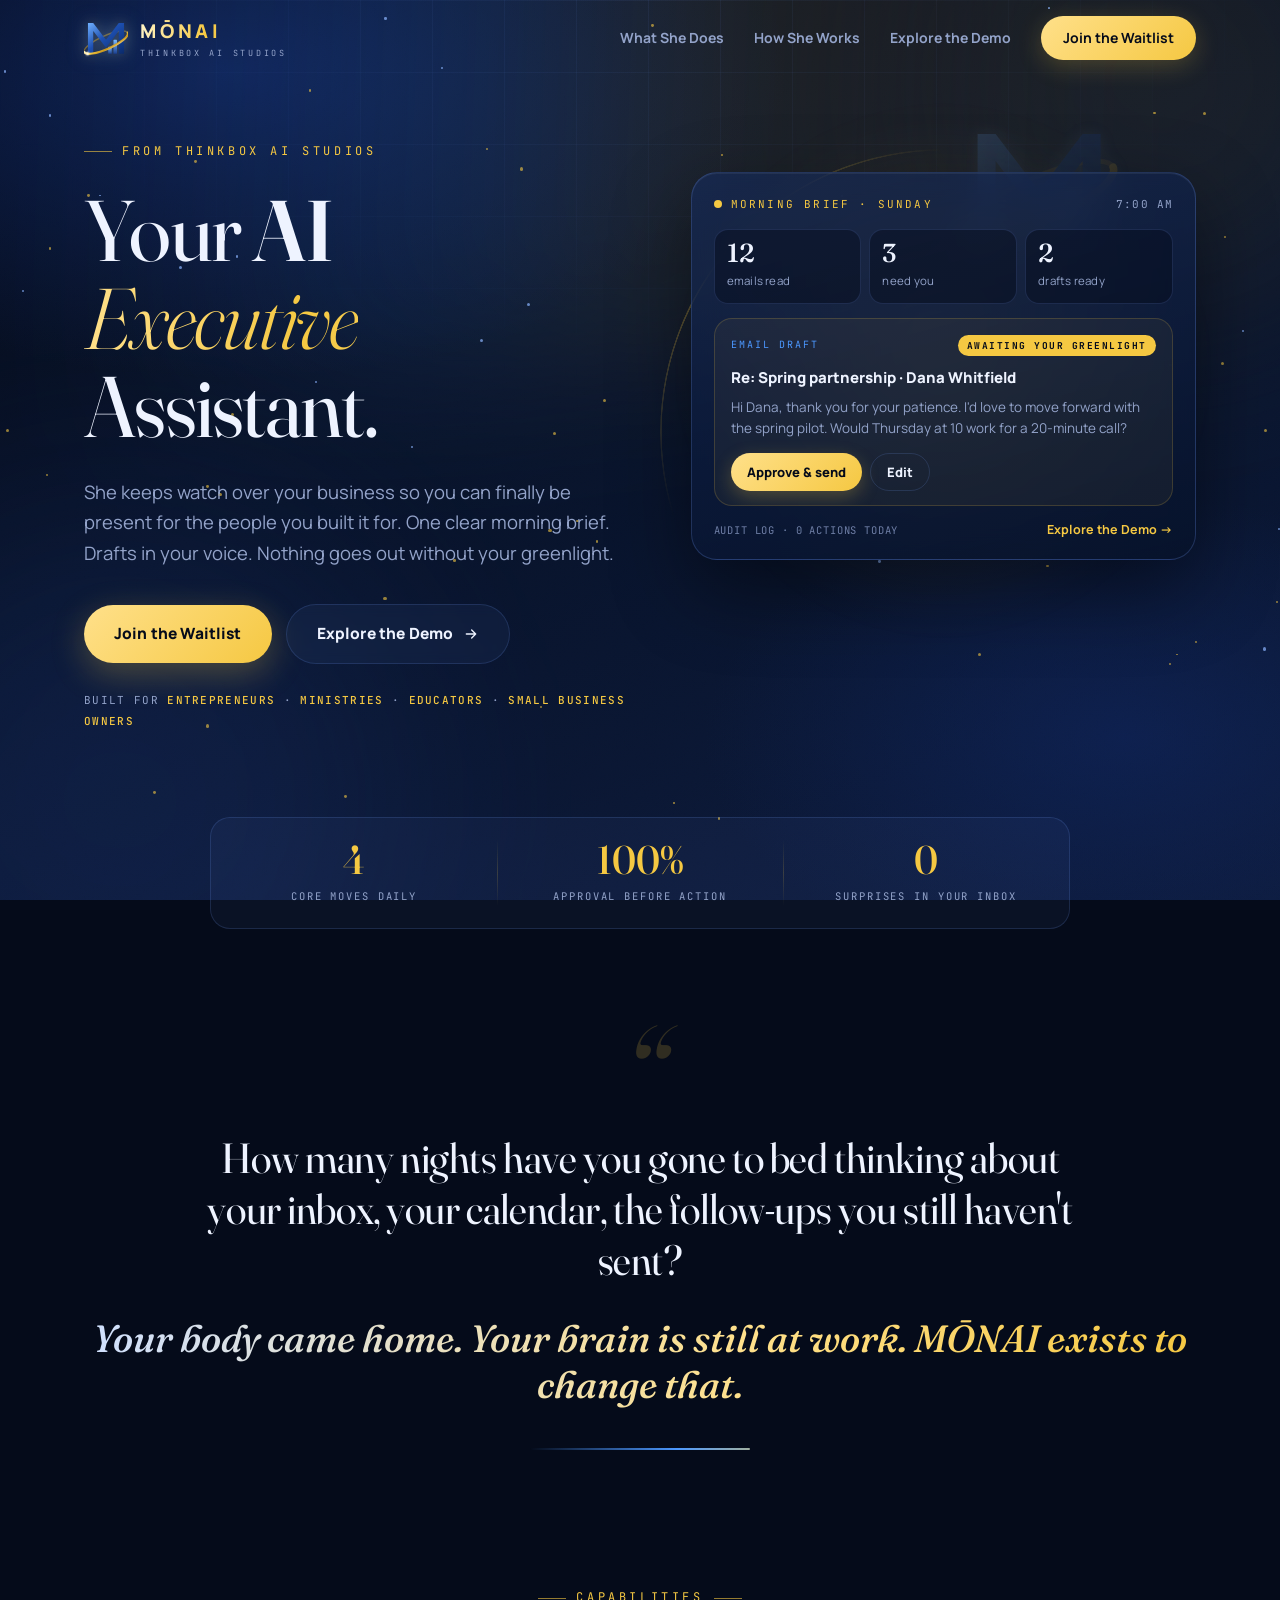
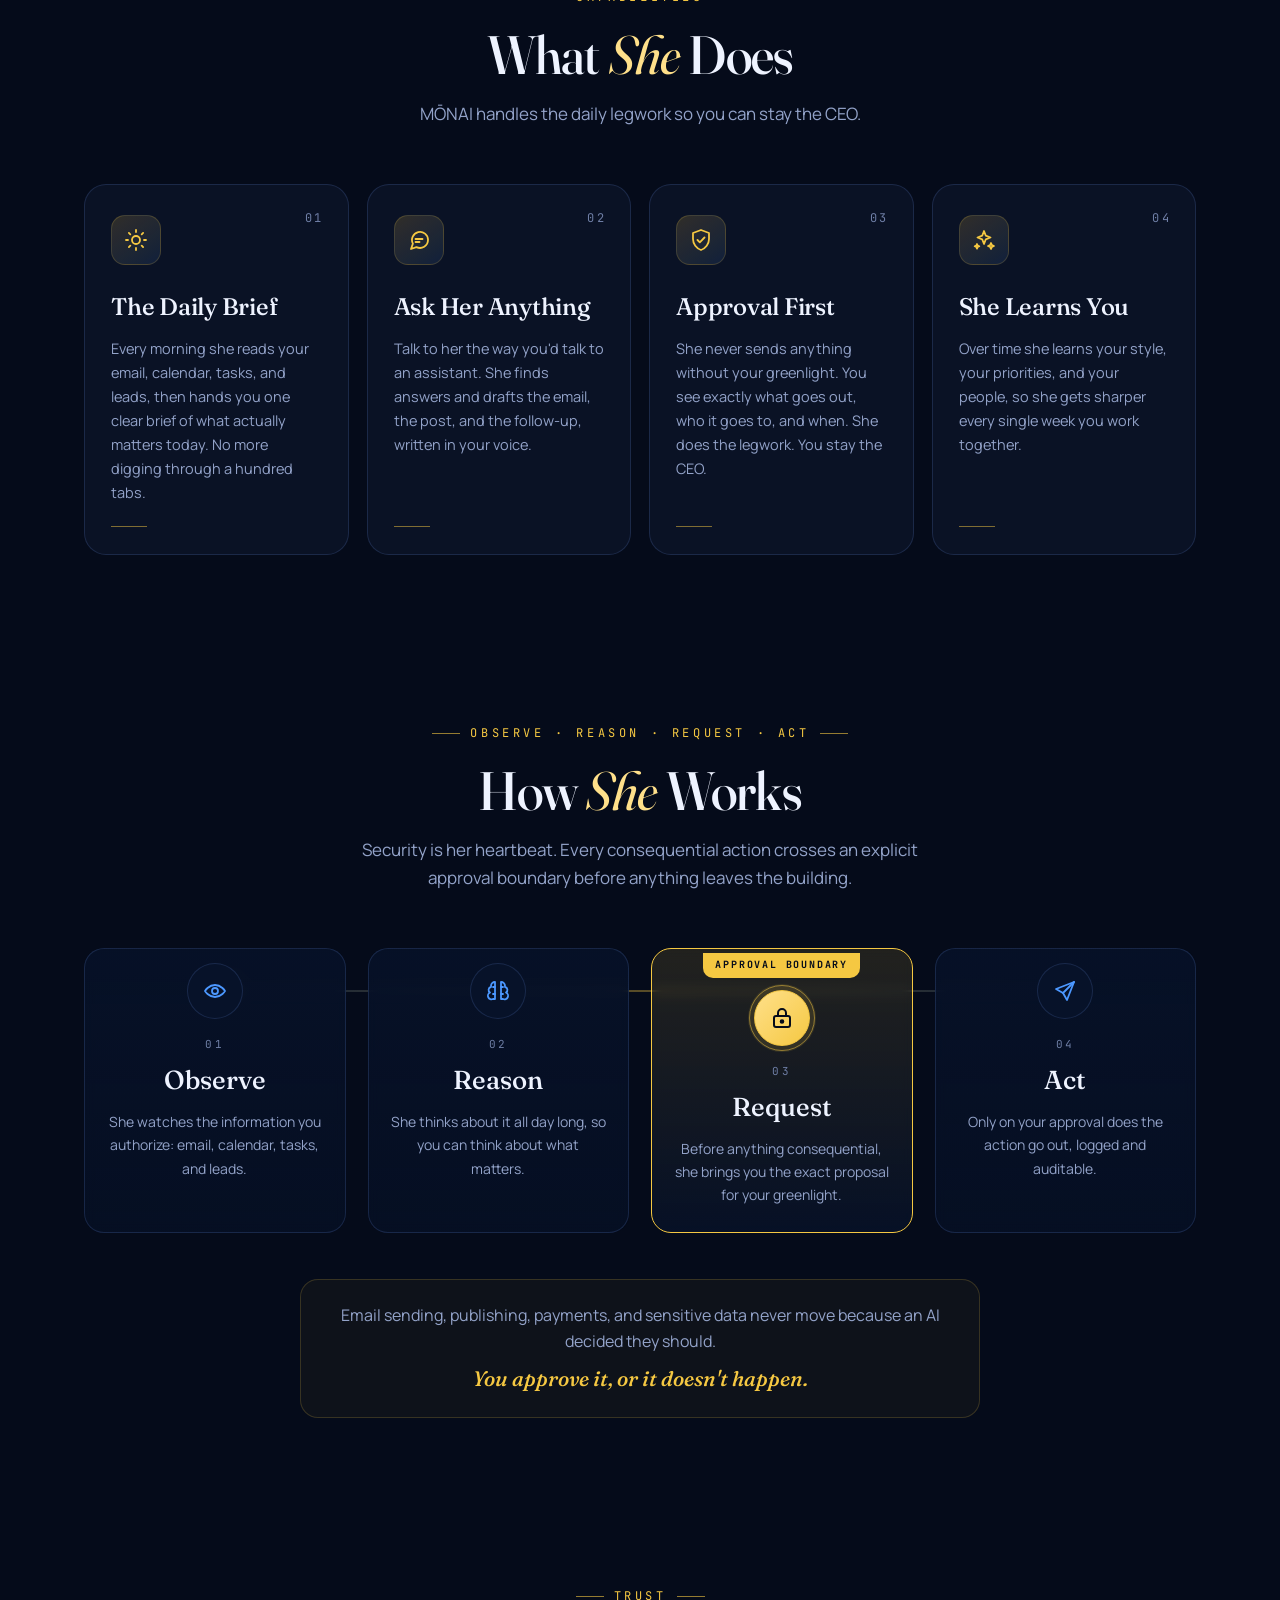
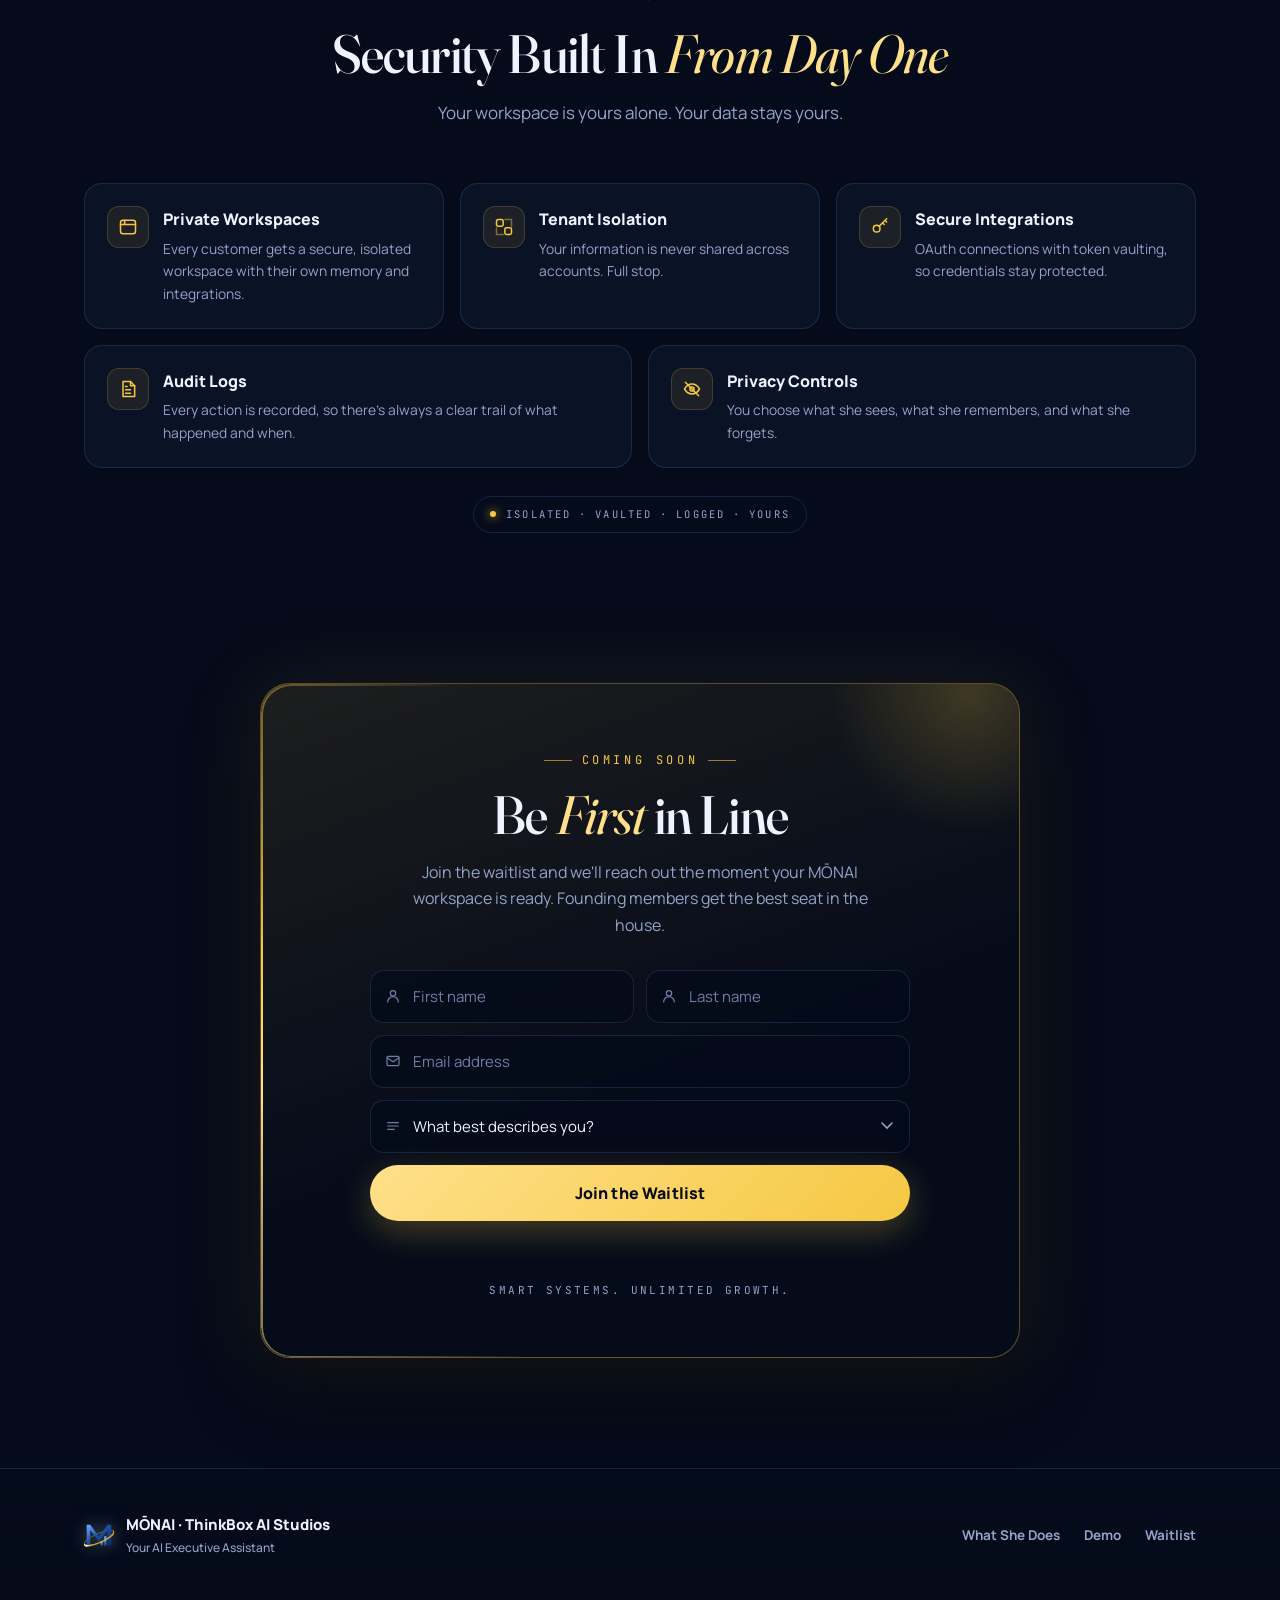
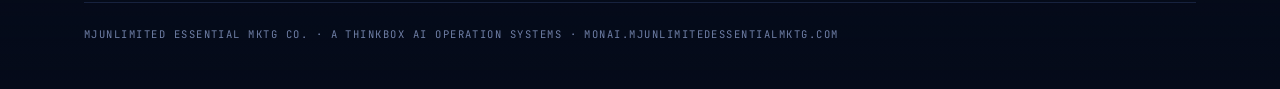
==== index.html @ 0007b3d7 "Reimagine MŌNAI landing: SVG orbit logo, editorial type, interactive brief hero - Replace the white-" ====
<!DOCTYPE html>
<html lang="en">
<head>
  <meta charset="UTF-8" />
  <meta name="viewport" content="width=device-width, initial-scale=1.0" />
  <meta name="description" content="MŌNAI is your AI executive assistant. One clear morning brief, drafts in your voice, and nothing goes out without your greenlight. From ThinkBox AI Studios." />
  <meta name="theme-color" content="#050b1a" />
  <meta property="og:title" content="MŌNAI | Your AI Executive Assistant" />
  <meta property="og:description" content="She keeps watch over your business so you can be present for the people you built it for. Nothing goes out without your greenlight." />
  <meta property="og:type" content="website" />
  <meta property="og:url" content="https://monai.mjunlimitedessentialmktg.com/" />
  <meta property="og:image" content="https://monai.mjunlimitedessentialmktg.com/monai-icon-512.png" />
  <title>MŌNAI | Your AI Executive Assistant | ThinkBox AI Studios</title>
  <link rel="icon" type="image/png" sizes="32x32" href="/monai-icon-32.png" />
  <link rel="icon" type="image/png" sizes="64x64" href="/monai-icon-64.png" />
  <link rel="apple-touch-icon" sizes="180x180" href="/monai-icon-180.png" />
  <link rel="preconnect" href="https://fonts.googleapis.com" />
  <link rel="preconnect" href="https://fonts.gstatic.com" crossorigin />
  <link href="https://fonts.googleapis.com/css2?family=Fraunces:ital,opsz,wght@0,9..144,300..700;1,9..144,300..700&family=Manrope:wght@400..800&family=JetBrains+Mono:wght@400;500;600&display=swap" rel="stylesheet" />
  <style>
    :root {
      --bg: #050b1a;
      --bg2: #0d1b3d;
      --navy: #0e2358;
      --navy-deep: #071229;
      --ink: #eef3ff;
      --muted: #93a3c9;
      --muted-2: #6f7fa6;
      --gold: #f5c842;
      --gold-soft: #ffe08a;
      --gold-deep: #c9971c;
      --blue: #4c98ff;
      --line: rgba(245, 200, 66, 0.18);
      --line-blue: rgba(120, 160, 255, 0.16);
      --card: rgba(120, 160, 255, 0.05);
      --card-2: rgba(120, 160, 255, 0.09);
      --glass: rgba(7, 18, 41, 0.62);
      --serif: 'Fraunces', 'Iowan Old Style', 'Palatino Linotype', Georgia, serif;
      --sans: 'Manrope', 'Inter', system-ui, -apple-system, sans-serif;
      --mono: 'JetBrains Mono', ui-monospace, SFMono-Regular, Menlo, monospace;
      --radius: 22px;
      --ease: cubic-bezier(.22, 1, .36, 1);
    }
    @property --a { syntax: '<angle>'; inherits: false; initial-value: 0deg; }

    * { margin: 0; padding: 0; box-sizing: border-box; }
    html { scroll-behavior: smooth; -webkit-text-size-adjust: 100%; overflow-x: hidden; overflow-x: clip; }
    body {
      background: var(--bg);
      color: var(--ink);
      font-family: var(--sans);
      line-height: 1.65;
      overflow-x: clip;
      -webkit-font-smoothing: antialiased;
    }
    ::selection { background: var(--gold); color: #050b1a; }
    a { color: inherit; }
    button { font-family: inherit; }
    img, svg { display: block; }

    .wrap { max-width: 1160px; margin: 0 auto; padding: 0 24px; }
    @media (max-width: 560px) { .wrap { padding: 0 16px; } }

    /* ───────────────────────── background ───────────────────────── */
    .bg-fixed {
      position: fixed; inset: 0; z-index: 0; overflow: hidden; pointer-events: none;
      background:
        radial-gradient(ellipse 70% 55% at 18% 8%, rgba(14, 35, 88, 0.95), transparent 62%),
        radial-gradient(ellipse 55% 45% at 88% 82%, rgba(14, 35, 88, 0.7), transparent 60%),
        linear-gradient(160deg, #050b1a 0%, #071229 45%, #0d1b3d 100%);
    }
    .bg-grid {
      position: absolute; inset: 0;
      background-image:
        linear-gradient(rgba(120, 160, 255, 0.07) 1px, transparent 1px),
        linear-gradient(90deg, rgba(120, 160, 255, 0.07) 1px, transparent 1px);
      background-size: 72px 72px;
      -webkit-mask-image: radial-gradient(ellipse 75% 60% at 50% 0%, #000 0%, transparent 72%);
      mask-image: radial-gradient(ellipse 75% 60% at 50% 0%, #000 0%, transparent 72%);
    }
    .aurora {
      position: absolute; left: -20%; right: -20%; top: -30%; height: 70%;
      background: linear-gradient(100deg, transparent 20%, rgba(76, 152, 255, 0.10) 40%, rgba(245, 200, 66, 0.10) 55%, transparent 75%);
      filter: blur(70px); transform: rotate(-8deg);
      animation: auroraMove 18s ease-in-out infinite alternate;
    }
    @keyframes auroraMove { from { transform: rotate(-8deg) translateX(-6%); } to { transform: rotate(-6deg) translateX(6%); } }
    .orb { position: absolute; border-radius: 50%; filter: blur(110px); opacity: 0.55; }
    .orb-gold { width: 480px; height: 480px; background: rgba(245, 200, 66, 0.15); top: -160px; right: -120px; animation: drift1 22s ease-in-out infinite; }
    .orb-blue { width: 560px; height: 560px; background: rgba(70, 120, 255, 0.17); bottom: -180px; left: -160px; animation: drift2 26s ease-in-out infinite; }
    @keyframes drift1 { 0%,100% { transform: translate(0,0); } 50% { transform: translate(-40px, 50px); } }
    @keyframes drift2 { 0%,100% { transform: translate(0,0); } 50% { transform: translate(50px, -40px); } }
    .starfield { position: absolute; inset: 0; }
    .star {
      position: absolute; width: 3px; height: 3px; border-radius: 50%;
      background: rgba(245, 200, 66, 0.6); animation: twinkle 3.5s ease-in-out infinite;
    }
    .star.blue { background: rgba(140, 180, 255, 0.7); }
    @keyframes twinkle { 0%,100% { opacity: 0.12; transform: scale(.8); } 50% { opacity: 0.95; transform: scale(1.15); } }
    .meteor {
      position: absolute; width: 180px; height: 1px; top: 0; left: 0;
      background: linear-gradient(90deg, rgba(255, 224, 138, 0), rgba(255, 224, 138, 0.9));
      transform: rotate(28deg); opacity: 0; animation: meteor 1.6s ease-out forwards;
    }
    @keyframes meteor { 0% { opacity: 0; transform: rotate(28deg) translateX(0); } 12% { opacity: 1; } 100% { opacity: 0; transform: rotate(28deg) translateX(520px); } }
    .bg-noise {
      position: absolute; inset: 0; opacity: 0.045; mix-blend-mode: overlay;
      background-image: url("data:image/svg+xml;utf8,<svg xmlns='http://www.w3.org/2000/svg' width='160' height='160'><filter id='n'><feTurbulence type='fractalNoise' baseFrequency='0.9' numOctaves='2' stitchTiles='stitch'/></filter><rect width='100%25' height='100%25' filter='url(%23n)'/></svg>");
    }

    /* scroll progress */
    .progress { position: fixed; top: 0; left: 0; height: 2px; width: 0; z-index: 60; background: linear-gradient(90deg, var(--gold-soft), var(--gold)); box-shadow: 0 0 12px rgba(245,200,66,.6); }

    header, main, section, footer { position: relative; z-index: 1; }
    section[id] { scroll-margin-top: 84px; }

    /* ───────────────────────── logo ───────────────────────── */
    .mark { width: 44px; height: 44px; overflow: visible; filter: drop-shadow(0 0 10px rgba(76,152,255,.35)) drop-shadow(0 0 6px rgba(245,200,66,.18)); }
    .lockup { display: inline-flex; align-items: center; gap: 12px; text-decoration: none; }
    .wordmark { display: flex; flex-direction: column; line-height: 1; }
    .wordmark .wm {
      font-family: var(--sans); font-weight: 800; font-size: 19px; letter-spacing: 0.2em; line-height: 1.25; padding-top: 2px;
      background: linear-gradient(90deg, #fff3c4, var(--gold) 45%, var(--gold-soft));
      -webkit-background-clip: text; background-clip: text; color: transparent;
    }
    .wordmark .wm-sub { font-family: var(--mono); font-size: 8.5px; letter-spacing: 0.32em; color: var(--muted); margin-top: 5px; text-transform: uppercase; }

    /* ───────────────────────── nav ───────────────────────── */
    header { position: sticky; top: 0; z-index: 50; transition: background .3s, border-color .3s, backdrop-filter .3s; border-bottom: 1px solid transparent; }
    header.scrolled { background: rgba(5, 11, 26, 0.72); backdrop-filter: blur(14px); -webkit-backdrop-filter: blur(14px); border-bottom-color: var(--line-blue); }
    nav { display: flex; align-items: center; justify-content: space-between; padding: 16px 0; }
    .nav-links { display: flex; align-items: center; gap: 30px; }
    .nav-links a { color: var(--muted); text-decoration: none; font-size: 14px; font-weight: 700; transition: color .2s; position: relative; }
    .nav-links a:not(.nav-cta)::after { content: ''; position: absolute; left: 0; right: 100%; bottom: -5px; height: 1px; background: var(--gold); transition: right .3s var(--ease); }
    .nav-links a:not(.nav-cta):hover { color: var(--ink); }
    .nav-links a:not(.nav-cta):hover::after { right: 0; }
    .nav-cta {
      color: #050b1a !important; background: linear-gradient(135deg, var(--gold-soft), var(--gold));
      padding: 10px 22px; border-radius: 999px; font-weight: 800;
      box-shadow: 0 6px 24px rgba(245,200,66,0.22);
      transition: transform .2s, box-shadow .2s;
    }
    .nav-cta:hover { transform: translateY(-2px); box-shadow: 0 10px 30px rgba(245,200,66,0.32); }
    .burger { display: none; width: 44px; height: 44px; border: 1px solid var(--line-blue); background: var(--card); border-radius: 12px; cursor: pointer; align-items: center; justify-content: center; flex-direction: column; gap: 5px; }
    .burger span { width: 18px; height: 2px; background: var(--ink); border-radius: 2px; transition: transform .3s, opacity .3s; }
    .menu-open .burger span:nth-child(1) { transform: translateY(7px) rotate(45deg); }
    .menu-open .burger span:nth-child(2) { opacity: 0; }
    .menu-open .burger span:nth-child(3) { transform: translateY(-7px) rotate(-45deg); }
    .mobile-menu {
      display: none; position: fixed; inset: 0; z-index: 40; background: rgba(5, 11, 26, 0.94); backdrop-filter: blur(16px);
      padding: 110px 28px 40px; flex-direction: column; gap: 6px;
    }
    .menu-open .mobile-menu { display: flex; }
    .mobile-menu a { text-decoration: none; color: var(--ink); font-family: var(--serif); font-size: 34px; font-weight: 500; padding: 14px 0; border-bottom: 1px solid var(--line-blue); }
    .mobile-menu a.mm-cta { margin-top: 22px; border: none; text-align: center; background: linear-gradient(135deg, var(--gold-soft), var(--gold)); color: #050b1a; border-radius: 999px; font-family: var(--sans); font-weight: 800; font-size: 17px; padding: 16px; }
    @media (max-width: 820px) { .nav-links { display: none; } .burger { display: flex; } }
    body.menu-open { overflow: hidden; }

    /* ───────────────────────── reveal ───────────────────────── */
    .reveal { opacity: 0; transform: translateY(28px); transition: opacity .9s var(--ease), transform .9s var(--ease); }
    .reveal.in { opacity: 1; transform: translateY(0); }
    .reveal-delay-1.in { transition-delay: .1s; }
    .reveal-delay-2.in { transition-delay: .22s; }
    .reveal-delay-3.in { transition-delay: .34s; }
    .reveal-delay-4.in { transition-delay: .46s; }

    /* ───────────────────────── typography ───────────────────────── */
    .kicker {
      font-family: var(--mono); font-size: 12px; letter-spacing: 0.3em;
      color: var(--gold); text-transform: uppercase;
      display: inline-flex; align-items: center; gap: 10px;
    }
    .kicker::before { content: ''; width: 28px; height: 1px; background: var(--gold); opacity: .6; }
    .kicker.center::after { content: ''; width: 28px; height: 1px; background: var(--gold); opacity: .6; }
    h2 {
      font-family: var(--serif); font-weight: 500; font-size: clamp(34px, 5vw, 54px);
      letter-spacing: -0.015em; line-height: 1.08; font-variation-settings: 'opsz' 144;
    }
    h2 em { font-style: italic; color: var(--gold-soft); font-weight: 400; }
    .sec-head { text-align: center; max-width: 720px; margin: 0 auto 56px; }
    .sec-head .kicker { margin-bottom: 18px; }
    .h-sub { color: var(--muted); font-size: 17px; margin: 16px auto 0; max-width: 600px; }

    /* ───────────────────────── hero ───────────────────────── */
    .hero { padding: 56px 0 40px; }
    .hero-grid { display: grid; grid-template-columns: 1.05fr 0.95fr; gap: 48px; align-items: center; }
    .hero-copy .kicker { margin-bottom: 26px; }
    .hero h1 {
      font-family: var(--serif); font-weight: 400; letter-spacing: -0.02em; line-height: 1.02;
      font-size: clamp(46px, 7vw, 86px); font-variation-settings: 'opsz' 144;
    }
    .hero h1 .ai { font-weight: 600; }
    .hero h1 .ex {
      font-style: italic; font-weight: 300;
      background: linear-gradient(90deg, var(--gold-soft), var(--gold) 40%, var(--gold-soft));
      -webkit-background-clip: text; background-clip: text; color: transparent;
      background-size: 200% auto; animation: shimmer 6s linear infinite;
    }
    @keyframes shimmer { to { background-position: 200% center; } }
    .hero p.lede { max-width: 560px; margin: 26px 0 0; color: var(--muted); font-size: 18.5px; }
    .hero-ctas { display: flex; gap: 14px; margin-top: 36px; flex-wrap: wrap; align-items: center; }
    .btn {
      display: inline-flex; align-items: center; gap: 10px; padding: 16px 30px; border-radius: 999px;
      font-weight: 800; font-size: 15.5px; text-decoration: none; transition: transform .2s var(--ease), box-shadow .25s;
      position: relative; cursor: pointer; border: none; letter-spacing: .01em;
    }
    .btn:hover { transform: translateY(-3px); }
    .btn-gold { background: linear-gradient(135deg, var(--gold-soft), var(--gold)); color: #050b1a; box-shadow: 0 10px 34px rgba(245, 200, 66, 0.28); overflow: hidden; }
    .btn-gold::after { content: ''; position: absolute; top: 0; left: -80%; width: 50%; height: 100%; background: linear-gradient(100deg, transparent, rgba(255,255,255,.55), transparent); transform: skewX(-20deg); transition: left .6s var(--ease); }
    .btn-gold:hover::after { left: 130%; }
    .btn-gold:hover { box-shadow: 0 14px 40px rgba(245, 200, 66, 0.42); }
    .btn-ghost { border: 1px solid var(--line-blue); color: var(--ink); background: rgba(120,160,255,0.06); backdrop-filter: blur(6px); }
    .btn-ghost:hover { border-color: var(--gold); background: rgba(245,200,66,0.06); }
    .btn svg { width: 16px; height: 16px; }
    .hero-note { font-family: var(--mono); font-size: 11px; color: var(--muted); margin-top: 26px; letter-spacing: 0.12em; line-height: 1.9; }
    .hero-note b { color: var(--gold); font-weight: 500; }

    /* hero visual: brief card */
    .hero-visual { position: relative; min-height: 520px; }
    .halo {
      position: absolute; inset: -10% -6%; border-radius: 50%; pointer-events: none;
      background: radial-gradient(circle at 50% 40%, rgba(245,200,66,.14), transparent 55%);
      filter: blur(20px);
    }
    .mark-bg { position: absolute; right: -8%; top: -12%; width: 78%; opacity: 0.15; pointer-events: none; }
    .mark-bg .mark { width: 100%; height: auto; }
    .ring {
      position: absolute; width: 112%; aspect-ratio: 1; left: 50%; top: 50%; transform: translate(-50%, -50%);
      border-radius: 50%; pointer-events: none;
      background: conic-gradient(from var(--a), transparent 0 70%, rgba(245,200,66,.5) 86%, transparent 100%);
      -webkit-mask: radial-gradient(circle closest-side, transparent calc(100% - 2px), #000 calc(100% - 1.5px), #000 100%, transparent 100%);
      mask: radial-gradient(circle closest-side, transparent calc(100% - 2px), #000 calc(100% - 1.5px), #000 100%, transparent 100%);
      animation: spin 9s linear infinite; opacity: .8;
    }
    @keyframes spin { to { --a: 360deg; } }
    .brief {
      position: relative; border-radius: 26px; padding: 22px 22px 18px;
      background: linear-gradient(165deg, rgba(20, 44, 100, 0.55), rgba(7, 18, 41, 0.85));
      border: 1px solid rgba(120, 160, 255, 0.22);
      box-shadow: 0 30px 80px rgba(0,0,0,.45), inset 0 1px 0 rgba(255,255,255,.06);
      backdrop-filter: blur(16px); -webkit-backdrop-filter: blur(16px);
      animation: floaty 7s ease-in-out infinite;
    }
    @keyframes floaty { 0%,100% { transform: translateY(0); } 50% { transform: translateY(-9px); } }
    .brief-top { display: flex; align-items: center; justify-content: space-between; gap: 12px; }
    .brief-title { font-family: var(--mono); font-size: 11px; letter-spacing: .2em; color: var(--gold); display: flex; align-items: center; gap: 9px; }
    .live-dot { width: 8px; height: 8px; border-radius: 50%; background: var(--gold); box-shadow: 0 0 0 0 rgba(245,200,66,.6); animation: ping 2s infinite; }
    @keyframes ping { 0% { box-shadow: 0 0 0 0 rgba(245,200,66,.6); } 100% { box-shadow: 0 0 0 10px rgba(245,200,66,0); } }
    .brief-time { font-family: var(--mono); font-size: 11px; color: var(--muted); letter-spacing: .1em; }
    .brief-stats { display: grid; grid-template-columns: repeat(3, 1fr); gap: 8px; margin-top: 16px; }
    .bs { border: 1px solid var(--line-blue); background: rgba(5, 11, 26, 0.45); border-radius: 14px; padding: 10px 12px; }
    .bs b { display: block; font-family: var(--serif); font-size: 26px; line-height: 1; font-weight: 500; color: var(--ink); }
    .bs span { font-size: 11.5px; color: var(--muted); letter-spacing: .02em; }
    .brief-item { margin-top: 14px; border-radius: 18px; border: 1px solid var(--line); background: rgba(245, 200, 66, 0.05); padding: 16px 16px 14px; position: relative; overflow: hidden; }
    .brief-item.swap { animation: swapIn .5s var(--ease); }
    @keyframes swapIn { from { opacity: 0; transform: translateY(10px); } to { opacity: 1; transform: none; } }
    .bi-head { display: flex; justify-content: space-between; align-items: center; gap: 10px; flex-wrap: wrap; }
    .bi-type { font-family: var(--mono); font-size: 10px; letter-spacing: .2em; color: var(--blue); }
    .bi-gate { font-family: var(--mono); font-size: 9.5px; letter-spacing: .16em; color: #050b1a; background: var(--gold); padding: 3px 9px; border-radius: 999px; font-weight: 700; }
    .bi-subject { font-weight: 800; font-size: 15px; margin-top: 10px; }
    .bi-body { font-size: 13.5px; color: var(--muted); margin-top: 6px; line-height: 1.55; }
    .bi-actions { display: flex; gap: 8px; margin-top: 14px; }
    .bi-approve, .bi-edit { border-radius: 999px; padding: 9px 16px; font-size: 13px; font-weight: 800; cursor: pointer; transition: transform .15s, box-shadow .2s; }
    .bi-approve { background: linear-gradient(135deg, var(--gold-soft), var(--gold)); color: #050b1a; border: none; box-shadow: 0 6px 18px rgba(245,200,66,.25); }
    .bi-approve:hover { transform: translateY(-2px); box-shadow: 0 10px 24px rgba(245,200,66,.38); }
    .bi-edit { background: transparent; border: 1px solid var(--line-blue); color: var(--ink); }
    .bi-edit:hover { border-color: var(--gold); }
    .bi-done { position: absolute; inset: 0; display: flex; align-items: center; justify-content: center; gap: 10px; font-weight: 800; font-size: 14px; color: var(--gold); background: rgba(7, 18, 41, 0.92); opacity: 0; pointer-events: none; transition: opacity .3s; }
    .bi-done .chk { width: 26px; height: 26px; border-radius: 50%; background: var(--gold); color: #050b1a; display: inline-flex; align-items: center; justify-content: center; font-size: 15px; }
    .brief-item.done .bi-done { opacity: 1; }
    .brief-foot { display: flex; justify-content: space-between; align-items: center; gap: 12px; margin-top: 14px; font-size: 12.5px; color: var(--muted); flex-wrap: wrap; }
    .brief-foot a { color: var(--gold); text-decoration: none; font-weight: 700; }
    .brief-foot a:hover { text-decoration: underline; }
    .brief-log { font-family: var(--mono); font-size: 10.5px; letter-spacing: .08em; color: var(--muted-2); }
    @media (max-width: 980px) {
      .hero-grid { grid-template-columns: 1fr; gap: 40px; }
      .hero { padding-top: 36px; }
      .hero-visual { min-height: 0; max-width: 560px; margin: 0 auto; width: 100%; }
      .mark-bg { right: 4%; top: -6%; width: 46%; }
      .halo { inset: 0; }
      .ring { display: none; }
    }
    @media (max-width: 480px) { .brief { padding: 18px 16px 14px; } .brief-stats { gap: 6px; } .bs { padding: 9px 10px; } .bs b { font-size: 22px; } }

    /* ───────────────────────── proof strip ───────────────────────── */
    .proof { padding: 46px 0 30px; }
    .proof-row {
      display: grid; grid-template-columns: repeat(3, 1fr); max-width: 860px; margin: 0 auto;
      border: 1px solid var(--line-blue); border-radius: 20px; background: var(--card); overflow: hidden;
    }
    .proof-item { text-align: center; padding: 22px 16px; position: relative; }
    .proof-item + .proof-item::before { content: ''; position: absolute; left: 0; top: 20%; bottom: 20%; width: 1px; background: linear-gradient(180deg, transparent, var(--line), transparent); }
    .proof-item .n { font-family: var(--serif); font-size: 40px; font-weight: 500; color: var(--gold); line-height: 1; font-variation-settings: 'opsz' 144; }
    .proof-item .l { font-family: var(--mono); font-size: 10.5px; color: var(--muted); letter-spacing: 0.18em; margin-top: 8px; }
    @media (max-width: 560px) { .proof-row { grid-template-columns: 1fr; } .proof-item + .proof-item::before { left: 20%; right: 20%; top: 0; bottom: auto; height: 1px; width: auto; background: linear-gradient(90deg, transparent, var(--line), transparent); } .proof-item { padding: 18px 12px; } }

    /* ───────────────────────── problem ───────────────────────── */
    .problem { padding: 80px 0 60px; text-align: center; position: relative; }
    .problem .quote-mark { font-family: var(--serif); font-size: 140px; line-height: .6; color: var(--gold); opacity: .18; font-style: italic; margin-bottom: 10px; }
    .problem .q {
      font-family: var(--serif); font-weight: 400; font-variation-settings: 'opsz' 144;
      font-size: clamp(26px, 4vw, 42px); max-width: 880px; margin: 0 auto; line-height: 1.22; letter-spacing: -0.01em;
      color: var(--ink);
    }
    .problem .a {
      font-family: var(--serif); font-weight: 500; font-style: italic; margin-top: 26px; padding: 4px 0 6px; font-size: clamp(24px, 3.6vw, 38px); line-height: 1.2;
      background: linear-gradient(90deg, #cfe0ff, var(--gold-soft) 60%, var(--gold));
      -webkit-background-clip: text; background-clip: text; color: transparent;
    }
    .dawn { width: 220px; height: 2px; margin: 34px auto 0; border-radius: 2px; background: linear-gradient(90deg, rgba(76,152,255,0), var(--blue), var(--gold), rgba(245,200,66,0)); background-size: 200% auto; animation: shimmer 4s linear infinite; }

    /* ───────────────────────── features ───────────────────────── */
    .features { padding: 70px 0 80px; }
    .grid { display: grid; grid-template-columns: repeat(4, 1fr); gap: 18px; }
    .card {
      --mx: 50%; --my: 50%;
      background: var(--card); border: 1px solid var(--line-blue); border-radius: var(--radius);
      padding: 30px 26px 28px; transition: border-color .3s, transform .3s var(--ease), box-shadow .3s;
      position: relative; overflow: hidden; min-height: 300px; display: flex; flex-direction: column;
    }
    .card::before {
      content: ''; position: absolute; inset: 0; opacity: 0; transition: opacity .3s; pointer-events: none;
      background: radial-gradient(420px circle at var(--mx) var(--my), rgba(245,200,66,0.14), transparent 45%);
    }
    .card:hover { border-color: rgba(245,200,66,.55); transform: translateY(-6px); box-shadow: 0 24px 50px rgba(0,0,0,0.4), 0 0 0 1px rgba(245,200,66,.1); }
    .card:hover::before { opacity: 1; }
    .card .ico {
      width: 50px; height: 50px; border-radius: 14px; display: grid; place-items: center; margin-bottom: 22px;
      background: linear-gradient(145deg, rgba(245,200,66,.16), rgba(76,152,255,.10)); border: 1px solid var(--line);
      color: var(--gold); position: relative;
    }
    .card .ico svg { width: 24px; height: 24px; }
    .card .num { position: absolute; top: 24px; right: 24px; font-family: var(--mono); font-size: 12px; color: var(--muted-2); letter-spacing: 0.2em; }
    .card h3 { font-family: var(--serif); font-size: 24px; font-weight: 500; margin: 0 0 10px; letter-spacing: -0.01em; }
    .card p { color: var(--muted); font-size: 14.5px; }
    .card .glow-line { margin-top: auto; padding-top: 22px; height: 1px; }
    .card .glow-line::after { content: ''; display: block; height: 1px; width: 36px; background: var(--gold); opacity: .5; transition: width .4s var(--ease); }
    .card:hover .glow-line::after { width: 100%; }
    @media (max-width: 1000px) { .grid { grid-template-columns: repeat(2, 1fr); } }
    @media (max-width: 560px) { .grid { grid-template-columns: 1fr; } .card { min-height: 0; } }

    /* ───────────────────────── orra ───────────────────────── */
    .orra { padding: 80px 0; }
    .flow { position: relative; display: grid; grid-template-columns: repeat(4, 1fr); gap: 22px; }
    .rail { position: absolute; left: 12.5%; right: 12.5%; top: 42px; height: 2px; background: linear-gradient(90deg, rgba(76,152,255,.15), rgba(245,200,66,.35), rgba(76,152,255,.15)); z-index: 0; }
    .packet { position: absolute; top: -3px; left: 0; width: 8px; height: 8px; border-radius: 50%; background: var(--gold-soft); box-shadow: 0 0 14px 3px rgba(245,200,66,.55); animation: travel 6s ease-in-out infinite; }
    @keyframes travel { 0% { left: 0%; opacity: 0; } 8% { opacity: 1; } 60% { left: 66.6%; } 70% { left: 66.6%; transform: scale(1.6); } 92% { opacity: 1; } 100% { left: 100%; opacity: 0; } }
    .step {
      position: relative; z-index: 1; border: 1px solid var(--line-blue); border-radius: 20px;
      padding: 0 22px 26px; background: linear-gradient(180deg, rgba(7,18,41,.85), rgba(7,18,41,.6)); text-align: center;
      transition: transform .3s var(--ease), border-color .3s; backdrop-filter: blur(6px);
    }
    .step:hover { transform: translateY(-5px); border-color: rgba(245,200,66,.55); }
    .node {
      width: 56px; height: 56px; border-radius: 50%; margin: 14px auto 16px; display: grid; place-items: center;
      background: var(--navy-deep); border: 1px solid var(--line-blue); color: var(--blue); position: relative;
    }
    .node svg { width: 24px; height: 24px; }
    .step .glyph { font-family: var(--mono); font-size: 11px; color: var(--muted-2); letter-spacing: 0.24em; }
    .step h3 { font-family: var(--serif); font-size: 26px; font-weight: 500; margin: 6px 0 8px; }
    .step p { font-size: 14px; color: var(--muted); }
    .step.gate {
      border-color: var(--gold); background: linear-gradient(180deg, rgba(245,200,66,.12), rgba(7,18,41,.8));
      animation: pulseGate 3.5s ease-in-out infinite;
    }
    @keyframes pulseGate { 0%,100% { box-shadow: 0 0 30px rgba(245,200,66,0.10); } 50% { box-shadow: 0 0 56px rgba(245,200,66,0.26); } }
    .step.gate .node { background: linear-gradient(135deg, var(--gold-soft), var(--gold)); color: #050b1a; border-color: var(--gold); box-shadow: 0 0 0 6px rgba(245,200,66,.12); }
    .step.gate .node::after { content: ''; position: absolute; inset: -6px; border-radius: 50%; border: 1px solid rgba(245,200,66,.5); animation: ping2 2.4s ease-out infinite; }
    @keyframes ping2 { 0% { transform: scale(.9); opacity: .8; } 100% { transform: scale(1.7); opacity: 0; } }
    .step.gate .gate-label {
      font-family: var(--mono); font-size: 10px; color: #050b1a; background: var(--gold);
      padding: 4px 12px; border-radius: 0 0 10px 10px; letter-spacing: 0.18em; font-weight: 700;
      display: inline-block; margin-bottom: -6px;
    }
    .orra-note {
      text-align: center; color: var(--muted); font-size: 16px; max-width: 680px; margin: 46px auto 0;
      padding: 22px 26px; border: 1px solid var(--line); border-radius: 18px; background: rgba(245,200,66,.04);
    }
    .orra-note b { color: var(--gold); display: block; margin-top: 6px; font-family: var(--serif); font-style: italic; font-weight: 500; font-size: 21px; }
    @media (max-width: 900px) {
      .flow { grid-template-columns: 1fr; gap: 16px; padding-left: 34px; }
      .rail { left: 11px; right: auto; top: 6%; bottom: 6%; width: 2px; height: auto; background: linear-gradient(180deg, rgba(76,152,255,.15), rgba(245,200,66,.35), rgba(76,152,255,.15)); }
      .packet { left: -3px; top: 0; animation: travelV 6s ease-in-out infinite; }
      @keyframes travelV { 0% { top: 0%; opacity: 0; } 8% { opacity: 1; } 60% { top: 66.6%; } 70% { top: 66.6%; transform: scale(1.6); } 92% { opacity: 1; } 100% { top: 100%; opacity: 0; } }
      .step { text-align: left; padding: 22px 20px 22px 24px; display: grid; grid-template-columns: 56px 1fr; column-gap: 16px; align-items: start; }
      .node { margin: 0; grid-row: 1 / span 3; }
      .step .gate-label { grid-column: 2; justify-self: start; border-radius: 999px; margin: 0 0 6px; }
      .step .glyph, .step h3, .step p { grid-column: 2; }
      .step h3 { font-size: 22px; margin-top: 2px; }
    }

    /* ───────────────────────── security ───────────────────────── */
    .security { padding: 80px 0; }
    .sec-grid { display: grid; grid-template-columns: repeat(6, 1fr); gap: 16px; }
    .sec-item {
      grid-column: span 2; display: flex; gap: 14px; align-items: flex-start; border: 1px solid var(--line-blue);
      border-radius: 18px; padding: 22px; background: var(--card); transition: border-color .3s, transform .3s var(--ease), background .3s; position: relative; overflow: hidden;
    }
    .sec-item:nth-child(4), .sec-item:nth-child(5) { grid-column: span 3; }
    .sec-item::after { content: ''; position: absolute; right: -40px; top: -40px; width: 120px; height: 120px; border-radius: 50%; background: radial-gradient(circle, rgba(245,200,66,.14), transparent 65%); opacity: 0; transition: opacity .3s; }
    .sec-item:hover { border-color: rgba(245,200,66,.55); transform: translateY(-4px); background: var(--card-2); }
    .sec-item:hover::after { opacity: 1; }
    .sec-item .sico { flex: 0 0 42px; width: 42px; height: 42px; border-radius: 12px; display: grid; place-items: center; background: rgba(245,200,66,.08); border: 1px solid var(--line); color: var(--gold); }
    .sec-item .sico svg { width: 20px; height: 20px; }
    .sec-item h4 { font-size: 16px; font-weight: 800; }
    .sec-item p { font-size: 13.8px; color: var(--muted); margin-top: 5px; }
    .sec-badge { display: flex; justify-content: center; margin-top: 28px; }
    .sec-badge span { font-family: var(--mono); font-size: 10.5px; letter-spacing: .2em; color: var(--muted); border: 1px solid var(--line-blue); border-radius: 999px; padding: 9px 16px; display: inline-flex; align-items: center; gap: 10px; }
    .sec-badge i { width: 6px; height: 6px; border-radius: 50%; background: var(--gold); box-shadow: 0 0 10px var(--gold); }
    @media (max-width: 900px) { .sec-grid { grid-template-columns: 1fr 1fr; } .sec-item, .sec-item:nth-child(4), .sec-item:nth-child(5) { grid-column: span 1; } .sec-item:nth-child(5) { grid-column: span 2; } }
    @media (max-width: 560px) { .sec-grid { grid-template-columns: 1fr; } .sec-item:nth-child(5) { grid-column: span 1; } }

    /* ───────────────────────── waitlist ───────────────────────── */
    .waitlist { padding: 70px 0 110px; }
    .wl-box {
      max-width: 760px; margin: 0 auto; border-radius: 30px; position: relative;
      background: linear-gradient(160deg, rgba(245, 200, 66, 0.10), rgba(5, 11, 26, 0.7) 60%);
      padding: 58px 44px; text-align: center; overflow: hidden;
      box-shadow: 0 0 80px rgba(245,200,66,0.10), 0 30px 80px rgba(0,0,0,.4);
      border: 1px solid rgba(245,200,66,.35);
    }
    .wl-box::before {
      content: ''; position: absolute; inset: 0; border-radius: inherit; padding: 1.5px; pointer-events: none;
      background: conic-gradient(from var(--a), transparent 0 55%, var(--gold-soft) 72%, var(--gold) 78%, transparent 92%);
      -webkit-mask: linear-gradient(#000 0 0) content-box, linear-gradient(#000 0 0); -webkit-mask-composite: xor; mask-composite: exclude;
      animation: spin 7s linear infinite;
    }
    .wl-box .glint { position: absolute; width: 300px; height: 300px; border-radius: 50%; background: radial-gradient(circle, rgba(245,200,66,.2), transparent 65%); top: -140px; right: -100px; pointer-events: none; }
    .wl-box .kicker { margin-bottom: 16px; }
    .wl-box h2 { text-align: center; }
    .wl-box p.wl-sub { color: var(--muted); margin: 14px auto 32px; max-width: 480px; }
    form { display: grid; grid-template-columns: 1fr 1fr; gap: 12px; max-width: 540px; margin: 0 auto; position: relative; }
    .field { position: relative; }
    .field svg { position: absolute; left: 15px; top: 50%; transform: translateY(-50%); width: 16px; height: 16px; color: var(--muted-2); pointer-events: none; transition: color .2s; }
    .field:focus-within svg { color: var(--gold); }
    input, select {
      width: 100%; background: rgba(5, 11, 26, 0.75); border: 1px solid var(--line-blue); border-radius: 14px;
      padding: 15px 16px 15px 42px; color: var(--ink); font-family: inherit; font-size: 15px; outline: none;
      transition: border-color .2s, box-shadow .2s; -webkit-appearance: none; appearance: none;
    }
    select { background-image: url("data:image/svg+xml;utf8,<svg xmlns='http://www.w3.org/2000/svg' width='12' height='8' viewBox='0 0 12 8'><path d='M1 1l5 5 5-5' fill='none' stroke='%2393a3c9' stroke-width='1.6' stroke-linecap='round'/></svg>"); background-repeat: no-repeat; background-position: right 16px center; padding-right: 40px; cursor: pointer; }
    select option { background: #0a1630; color: var(--ink); }
    input::placeholder { color: var(--muted-2); }
    input:focus, select:focus { border-color: var(--gold); box-shadow: 0 0 0 4px rgba(245,200,66,.12); }
    .field.full, .btn-row { grid-column: 1 / -1; }
    .btn-row .btn { width: 100%; justify-content: center; font-size: 16px; padding: 17px 30px; }
    .btn-row .btn:disabled { opacity: .7; cursor: wait; transform: none; }
    .wl-msg { margin-top: 18px; font-weight: 800; min-height: 24px; }
    .wl-msg.ok { color: var(--gold); }
    .wl-msg.err { color: #ff8fa3; }
    .wl-fine { font-family: var(--mono); font-size: 11px; color: var(--muted); margin-top: 18px; letter-spacing: 0.22em; }
    @media (max-width: 560px) { form { grid-template-columns: 1fr; } .wl-box { padding: 44px 20px; border-radius: 24px; } }

    /* ───────────────────────── footer ───────────────────────── */
    footer { border-top: 1px solid var(--line-blue); padding: 44px 0 44px; background: linear-gradient(180deg, transparent, rgba(5,11,26,.6)); }
    .foot { display: flex; justify-content: space-between; align-items: center; gap: 22px; flex-wrap: wrap; }
    .foot .sig { display: flex; align-items: center; gap: 12px; font-weight: 800; font-size: 15px; }
    .foot .sig .mark { width: 30px; height: 30px; }
    .foot .sig small { display: block; font-weight: 500; font-size: 12px; color: var(--muted); }
    .foot .links { display: flex; gap: 24px; }
    .foot .links a { color: var(--muted); text-decoration: none; font-size: 13.5px; font-weight: 700; transition: color .2s; }
    .foot .links a:hover { color: var(--gold); }
    .foot .co { width: 100%; margin-top: 22px; padding-top: 22px; border-top: 1px solid var(--line-blue); font-family: var(--mono); font-size: 10.5px; color: var(--muted-2); letter-spacing: 0.14em; line-height: 1.9; }

    /* ───────────────────────── motion prefs ───────────────────────── */
    @media (prefers-reduced-motion: reduce) {
      *, *::before, *::after { animation-duration: .01ms !important; animation-iteration-count: 1 !important; transition-duration: .01ms !important; }
      .reveal { opacity: 1; transform: none; }
      html { scroll-behavior: auto; }
    }
  </style>
</head>
<body>
  <!-- ── logo definitions (inline SVG, reused via <use>) ── -->
  <svg width="0" height="0" style="position:absolute" aria-hidden="true" focusable="false">
    <defs>
      <linearGradient id="gNavy" x1="0" y1="0" x2="1" y2="1">
        <stop offset="0" stop-color="#6fb0ff"/>
        <stop offset="0.45" stop-color="#1d4fb0"/>
        <stop offset="1" stop-color="#0a2a6b"/>
      </linearGradient>
      <linearGradient id="gBars" x1="0" y1="1" x2="0" y2="0">
        <stop offset="0" stop-color="#1a3f8f"/>
        <stop offset="1" stop-color="#7cbaff"/>
      </linearGradient>
      <linearGradient id="gGold" x1="0" y1="0" x2="1" y2="1">
        <stop offset="0" stop-color="#fff3c4"/>
        <stop offset="0.35" stop-color="#f5c842"/>
        <stop offset="0.7" stop-color="#c9971c"/>
        <stop offset="1" stop-color="#ffe08a"/>
      </linearGradient>
      <linearGradient id="gGoldBack" x1="0" y1="0" x2="1" y2="0">
        <stop offset="0" stop-color="#c9971c" stop-opacity=".55"/>
        <stop offset="1" stop-color="#f5c842" stop-opacity=".35"/>
      </linearGradient>
      <filter id="fGlow" x="-40%" y="-40%" width="180%" height="180%">
        <feGaussianBlur stdDeviation="2.2" result="b"/>
        <feMerge><feMergeNode in="b"/><feMergeNode in="SourceGraphic"/></feMerge>
      </filter>
      <symbol id="monai-mark" viewBox="0 0 100 100">
        <g transform="rotate(-24 50 60)">
          <path d="M-4 60a54 15 0 1 1 108 0" fill="none" stroke="url(#gGoldBack)" stroke-width="3.2" stroke-linecap="round"/>
        </g>
        <path d="M9 86V16h12l29 38 29-38h12v70H79V34L50 72 21 34v52z" fill="url(#gNavy)"/>
        <rect x="55" y="70" width="8" height="16" rx="1.5" fill="url(#gBars)"/>
        <rect x="67" y="54" width="8" height="32" rx="1.5" fill="url(#gBars)"/>
        <g transform="rotate(-24 50 60)">
          <path d="M104 60a54 15 0 1 1 -108 0" fill="none" stroke="url(#gGold)" stroke-width="5" stroke-linecap="round"/>
          <circle class="sat" r="3.4" fill="#fff8dc" filter="url(#fGlow)">
            <animateMotion dur="8s" repeatCount="indefinite" path="M104 60a54 15 0 1 1 -108 0a54 15 0 1 1 108 0"/>
            <animate attributeName="opacity" values="1;1;.25;.25;1" keyTimes="0;.48;.52;.96;1" dur="8s" repeatCount="indefinite"/>
          </circle>
        </g>
      </symbol>
    </defs>
  </svg>

  <div class="progress" id="progress"></div>

  <div class="bg-fixed" aria-hidden="true">
    <div class="aurora"></div>
    <div class="bg-grid"></div>
    <div class="orb orb-gold"></div>
    <div class="orb orb-blue"></div>
    <div class="starfield" id="starfield"></div>
    <div class="bg-noise"></div>
  </div>

  <header id="header">
    <div class="wrap">
      <nav>
        <a class="lockup" href="/" aria-label="MŌNAI home">
          <svg class="mark" aria-hidden="true"><use href="#monai-mark"/></svg>
          <span class="wordmark"><span class="wm">MŌNAI</span><span class="wm-sub">ThinkBox AI Studios</span></span>
        </a>
        <div class="nav-links">
          <a href="#what-she-does">What She Does</a>
          <a href="#architecture">How She Works</a>
          <a href="/demo/">Explore the Demo</a>
          <a class="nav-cta" href="#waitlist">Join the Waitlist</a>
        </div>
        <button class="burger" id="burger" aria-label="Open menu" aria-expanded="false" aria-controls="mobile-menu"><span></span><span></span><span></span></button>
      </nav>
    </div>
  </header>
  <div class="mobile-menu" id="mobile-menu">
    <a href="#what-she-does">What She Does</a>
    <a href="#architecture">How She Works</a>
    <a href="/demo/">Explore the Demo</a>
    <a class="mm-cta" href="#waitlist">Join the Waitlist</a>
  </div>

  <main>
    <section class="hero">
      <div class="wrap">
        <div class="hero-grid">
          <div class="hero-copy">
            <div class="kicker reveal in">FROM THINKBOX AI STUDIOS</div>
            <h1 class="reveal in reveal-delay-1">Your <span class="ai">AI</span><br><span class="ex">Executive</span> Assistant.</h1>
            <p class="lede reveal in reveal-delay-2">She keeps watch over your business so you can finally be present for the people you built it for. One clear morning brief. Drafts in your voice. Nothing goes out without your greenlight.</p>
            <div class="hero-ctas reveal in reveal-delay-3">
              <a class="btn btn-gold" href="#waitlist">Join the Waitlist</a>
              <a class="btn btn-ghost" href="/demo/">Explore the Demo <svg viewBox="0 0 24 24" fill="none" stroke="currentColor" stroke-width="2" stroke-linecap="round" stroke-linejoin="round"><path d="M5 12h14M13 6l6 6-6 6"/></svg></a>
            </div>
            <div class="hero-note reveal in reveal-delay-4">BUILT FOR <b>ENTREPRENEURS</b> &middot; <b>MINISTRIES</b> &middot; <b>EDUCATORS</b> &middot; <b>SMALL BUSINESS OWNERS</b></div>
          </div>

          <div class="hero-visual reveal in reveal-delay-2">
            <div class="halo" aria-hidden="true"></div>
            <div class="ring" aria-hidden="true"></div>
            <div class="mark-bg" aria-hidden="true"><svg class="mark"><use href="#monai-mark"/></svg></div>
            <div class="brief" aria-label="Example morning brief from MŌNAI">
              <div class="brief-top">
                <div class="brief-title"><span class="live-dot"></span>MORNING BRIEF &middot; <span id="brief-day">TUESDAY</span></div>
                <div class="brief-time">7:00 AM</div>
              </div>
              <div class="brief-stats">
                <div class="bs"><b>12</b><span>emails read</span></div>
                <div class="bs"><b>3</b><span>need you</span></div>
                <div class="bs"><b>2</b><span>drafts ready</span></div>
              </div>
              <div class="brief-item" id="brief-item">
                <div class="bi-head"><span class="bi-type" id="bi-type">EMAIL DRAFT</span><span class="bi-gate">AWAITING YOUR GREENLIGHT</span></div>
                <div class="bi-subject" id="bi-subject">Re: Spring partnership &middot; Dana Whitfield</div>
                <p class="bi-body" id="bi-body">Hi Dana, thank you for your patience. I'd love to move forward with the spring pilot. Would Thursday at 10 work for a 20-minute call?</p>
                <div class="bi-actions">
                  <button class="bi-approve" id="bi-approve" type="button">Approve &amp; send</button>
                  <button class="bi-edit" type="button" id="bi-edit">Edit</button>
                </div>
                <div class="bi-done" id="bi-done"><span class="chk">&#10003;</span><span id="bi-done-text">Approved &middot; sent 9:14 AM &middot; logged</span></div>
              </div>
              <div class="brief-foot">
                <span class="brief-log" id="brief-log">AUDIT LOG &middot; 0 ACTIONS TODAY</span>
                <a href="/demo/">Explore the Demo &rarr;</a>
              </div>
            </div>
          </div>
        </div>
      </div>
    </section>

    <section class="proof">
      <div class="wrap">
        <div class="proof-row reveal">
          <div class="proof-item"><div class="n" data-count="4">0</div><div class="l">CORE MOVES DAILY</div></div>
          <div class="proof-item"><div class="n" data-count="100" data-suffix="%">0%</div><div class="l">APPROVAL BEFORE ACTION</div></div>
          <div class="proof-item"><div class="n" data-count="0">0</div><div class="l">SURPRISES IN YOUR INBOX</div></div>
        </div>
      </div>
    </section>

    <section class="problem">
      <div class="wrap">
        <div class="quote-mark reveal" aria-hidden="true">&ldquo;</div>
        <div class="q reveal reveal-delay-1">How many nights have you gone to bed thinking about your inbox, your calendar, the follow-ups you still haven't sent?</div>
        <div class="a reveal reveal-delay-2">Your body came home. Your brain is still at work. MŌNAI exists to change that.</div>
        <div class="dawn reveal reveal-delay-3" aria-hidden="true"></div>
      </div>
    </section>

    <section class="features" id="what-she-does">
      <div class="wrap">
        <div class="sec-head">
          <div class="kicker center reveal">Capabilities</div>
          <h2 class="reveal">What <em>She</em> Does</h2>
          <p class="h-sub reveal">MŌNAI handles the daily legwork so you can stay the CEO.</p>
        </div>
        <div class="grid">
          <div class="card reveal reveal-delay-1">
            <div class="num">01</div>
            <div class="ico"><svg viewBox="0 0 24 24" fill="none" stroke="currentColor" stroke-width="1.8" stroke-linecap="round" stroke-linejoin="round"><circle cx="12" cy="12" r="4"/><path d="M12 2v2M12 20v2M4.9 4.9l1.4 1.4M17.7 17.7l1.4 1.4M2 12h2M20 12h2M4.9 19.1l1.4-1.4M17.7 6.3l1.4-1.4"/></svg></div>
            <h3>The Daily Brief</h3>
            <p>Every morning she reads your email, calendar, tasks, and leads, then hands you one clear brief of what actually matters today. No more digging through a hundred tabs.</p>
            <div class="glow-line"></div>
          </div>
          <div class="card reveal reveal-delay-2">
            <div class="num">02</div>
            <div class="ico"><svg viewBox="0 0 24 24" fill="none" stroke="currentColor" stroke-width="1.8" stroke-linecap="round" stroke-linejoin="round"><path d="M21 12a8 8 0 0 1-11.6 7.1L4 21l1.9-5.4A8 8 0 1 1 21 12z"/><path d="M8.5 11h7M8.5 14h4"/></svg></div>
            <h3>Ask Her Anything</h3>
            <p>Talk to her the way you'd talk to an assistant. She finds answers and drafts the email, the post, and the follow-up, written in your voice.</p>
            <div class="glow-line"></div>
          </div>
          <div class="card reveal reveal-delay-3">
            <div class="num">03</div>
            <div class="ico"><svg viewBox="0 0 24 24" fill="none" stroke="currentColor" stroke-width="1.8" stroke-linecap="round" stroke-linejoin="round"><path d="M12 2l8 3v6c0 5-3.4 9.4-8 11-4.6-1.6-8-6-8-11V5l8-3z"/><path d="M8.5 12l2.3 2.3L15.5 9.5"/></svg></div>
            <h3>Approval First</h3>
            <p>She never sends anything without your greenlight. You see exactly what goes out, who it goes to, and when. She does the legwork. You stay the CEO.</p>
            <div class="glow-line"></div>
          </div>
          <div class="card reveal reveal-delay-4">
            <div class="num">04</div>
            <div class="ico"><svg viewBox="0 0 24 24" fill="none" stroke="currentColor" stroke-width="1.8" stroke-linecap="round" stroke-linejoin="round"><path d="M12 3l1.8 4.7L18.5 9.5l-4.7 1.8L12 16l-1.8-4.7L5.5 9.5l4.7-1.8z"/><path d="M19 15l.9 2.1L22 18l-2.1.9L19 21l-.9-2.1L16 18l2.1-.9zM5 16l.7 1.6L7.3 18.3l-1.6.7L5 20.6l-.7-1.6-1.6-.7 1.6-.7z"/></svg></div>
            <h3>She Learns You</h3>
            <p>Over time she learns your style, your priorities, and your people, so she gets sharper every single week you work together.</p>
            <div class="glow-line"></div>
          </div>
        </div>
      </div>
    </section>

    <section class="orra" id="architecture">
      <div class="wrap">
        <div class="sec-head">
          <div class="kicker center reveal">Observe &middot; Reason &middot; Request &middot; Act</div>
          <h2 class="reveal">How <em>She</em> Works</h2>
          <p class="h-sub reveal">Security is her heartbeat. Every consequential action crosses an explicit approval boundary before anything leaves the building.</p>
        </div>
        <div class="flow">
          <div class="rail" aria-hidden="true"><div class="packet"></div></div>
          <div class="step reveal reveal-delay-1">
            <div class="node"><svg viewBox="0 0 24 24" fill="none" stroke="currentColor" stroke-width="1.8" stroke-linecap="round" stroke-linejoin="round"><path d="M2 12s3.5-6 10-6 10 6 10 6-3.5 6-10 6S2 12 2 12z"/><circle cx="12" cy="12" r="3"/></svg></div>
            <div class="glyph">01</div>
            <h3>Observe</h3>
            <p>She watches the information you authorize: email, calendar, tasks, and leads.</p>
          </div>
          <div class="step reveal reveal-delay-2">
            <div class="node"><svg viewBox="0 0 24 24" fill="none" stroke="currentColor" stroke-width="1.8" stroke-linecap="round" stroke-linejoin="round"><path d="M9 3a4 4 0 0 0-4 4v1a3 3 0 0 0-1 5.5A3.5 3.5 0 0 0 7 20h2V3zM15 3a4 4 0 0 1 4 4v1a3 3 0 0 1 1 5.5A3.5 3.5 0 0 1 17 20h-2V3z"/><path d="M9 8H7M9 15H7M15 8h2M15 15h2"/></svg></div>
            <div class="glyph">02</div>
            <h3>Reason</h3>
            <p>She thinks about it all day long, so you can think about what matters.</p>
          </div>
          <div class="step gate reveal reveal-delay-3">
            <div class="gate-label">APPROVAL BOUNDARY</div>
            <div class="node"><svg viewBox="0 0 24 24" fill="none" stroke="currentColor" stroke-width="2" stroke-linecap="round" stroke-linejoin="round"><rect x="4" y="10" width="16" height="11" rx="2"/><path d="M8 10V7a4 4 0 0 1 8 0v3"/><circle cx="12" cy="15.5" r="1.3" fill="currentColor"/></svg></div>
            <div class="glyph">03</div>
            <h3>Request</h3>
            <p>Before anything consequential, she brings you the exact proposal for your greenlight.</p>
          </div>
          <div class="step reveal reveal-delay-4">
            <div class="node"><svg viewBox="0 0 24 24" fill="none" stroke="currentColor" stroke-width="1.8" stroke-linecap="round" stroke-linejoin="round"><path d="M21 3L10 14"/><path d="M21 3l-7 18-4-7-7-4z"/></svg></div>
            <div class="glyph">04</div>
            <h3>Act</h3>
            <p>Only on your approval does the action go out, logged and auditable.</p>
          </div>
        </div>
        <p class="orra-note reveal">Email sending, publishing, payments, and sensitive data never move because an AI decided they should. <b>You approve it, or it doesn't happen.</b></p>
      </div>
    </section>

    <section class="security">
      <div class="wrap">
        <div class="sec-head">
          <div class="kicker center reveal">Trust</div>
          <h2 class="reveal">Security Built In <em>From Day One</em></h2>
          <p class="h-sub reveal">Your workspace is yours alone. Your data stays yours.</p>
        </div>
        <div class="sec-grid">
          <div class="sec-item reveal reveal-delay-1">
            <div class="sico"><svg viewBox="0 0 24 24" fill="none" stroke="currentColor" stroke-width="1.8" stroke-linecap="round" stroke-linejoin="round"><rect x="3" y="4" width="18" height="16" rx="3"/><path d="M3 9h18M8 4v5"/></svg></div>
            <div><h4>Private Workspaces</h4><p>Every customer gets a secure, isolated workspace with their own memory and integrations.</p></div>
          </div>
          <div class="sec-item reveal reveal-delay-2">
            <div class="sico"><svg viewBox="0 0 24 24" fill="none" stroke="currentColor" stroke-width="1.8" stroke-linecap="round" stroke-linejoin="round"><rect x="3" y="3" width="8" height="8" rx="2"/><rect x="13" y="13" width="8" height="8" rx="2"/><path d="M13 3h8v8M3 13v8h8" opacity=".45"/></svg></div>
            <div><h4>Tenant Isolation</h4><p>Your information is never shared across accounts. Full stop.</p></div>
          </div>
          <div class="sec-item reveal reveal-delay-3">
            <div class="sico"><svg viewBox="0 0 24 24" fill="none" stroke="currentColor" stroke-width="1.8" stroke-linecap="round" stroke-linejoin="round"><circle cx="8" cy="14" r="4"/><path d="M11 11l9-9M15 7l2 2M18 4l2 2"/></svg></div>
            <div><h4>Secure Integrations</h4><p>OAuth connections with token vaulting, so credentials stay protected.</p></div>
          </div>
          <div class="sec-item reveal reveal-delay-3">
            <div class="sico"><svg viewBox="0 0 24 24" fill="none" stroke="currentColor" stroke-width="1.8" stroke-linecap="round" stroke-linejoin="round"><path d="M6 3h9l5 5v13H6z"/><path d="M15 3v5h5M9 13h6M9 17h6M9 9h2"/></svg></div>
            <div><h4>Audit Logs</h4><p>Every action is recorded, so there's always a clear trail of what happened and when.</p></div>
          </div>
          <div class="sec-item reveal reveal-delay-4">
            <div class="sico"><svg viewBox="0 0 24 24" fill="none" stroke="currentColor" stroke-width="1.8" stroke-linecap="round" stroke-linejoin="round"><path d="M3 12s3.5-6 9-6 9 6 9 6-3.5 6-9 6-9-6-9-6z"/><circle cx="12" cy="12" r="2.5"/><path d="M4 4l16 16" /></svg></div>
            <div><h4>Privacy Controls</h4><p>You choose what she sees, what she remembers, and what she forgets.</p></div>
          </div>
        </div>
        <div class="sec-badge reveal"><span><i></i>ISOLATED &middot; VAULTED &middot; LOGGED &middot; YOURS</span></div>
      </div>
    </section>

    <section class="waitlist" id="waitlist">
      <div class="wrap">
        <div class="wl-box reveal">
          <div class="glint" aria-hidden="true"></div>
          <div class="kicker center">Coming Soon</div>
          <h2>Be <em>First</em> in Line</h2>
          <p class="wl-sub">Join the waitlist and we'll reach out the moment your MŌNAI workspace is ready. Founding members get the best seat in the house.</p>
          <form id="wl-form" novalidate>
            <div class="field">
              <svg viewBox="0 0 24 24" fill="none" stroke="currentColor" stroke-width="1.8" stroke-linecap="round" stroke-linejoin="round"><circle cx="12" cy="8" r="4"/><path d="M4 21a8 8 0 0 1 16 0"/></svg>
              <input id="first_name" name="first_name" placeholder="First name" autocomplete="given-name" required />
            </div>
            <div class="field">
              <svg viewBox="0 0 24 24" fill="none" stroke="currentColor" stroke-width="1.8" stroke-linecap="round" stroke-linejoin="round"><circle cx="12" cy="8" r="4"/><path d="M4 21a8 8 0 0 1 16 0"/></svg>
              <input id="last_name" name="last_name" placeholder="Last name" autocomplete="family-name" />
            </div>
            <div class="field full">
              <svg viewBox="0 0 24 24" fill="none" stroke="currentColor" stroke-width="1.8" stroke-linecap="round" stroke-linejoin="round"><rect x="3" y="5" width="18" height="14" rx="2"/><path d="M3 7l9 6 9-6"/></svg>
              <input id="email" name="email" type="email" placeholder="Email address" autocomplete="email" required />
            </div>
            <div class="field full">
              <svg viewBox="0 0 24 24" fill="none" stroke="currentColor" stroke-width="1.8" stroke-linecap="round" stroke-linejoin="round"><path d="M4 7h16M4 12h16M4 17h10"/></svg>
              <select id="role" name="role">
                <option value="">What best describes you?</option>
                <option value="Entrepreneur">Entrepreneur / Business owner</option>
                <option value="Ministry leader">Ministry leader</option>
                <option value="Educator">Educator</option>
                <option value="Nonprofit">Nonprofit leader</option>
                <option value="Other">Something else</option>
              </select>
            </div>
            <input type="hidden" name="source" value="monai-landing" />
            <div class="btn-row"><button class="btn btn-gold" type="submit" id="wl-submit">Join the Waitlist</button></div>
          </form>
          <div class="wl-msg" id="wl-msg" role="status" aria-live="polite"></div>
          <div class="wl-fine">SMART SYSTEMS. UNLIMITED GROWTH.</div>
        </div>
      </div>
    </section>
  </main>

  <footer>
    <div class="wrap">
      <div class="foot">
        <div class="sig">
          <svg class="mark" aria-hidden="true"><use href="#monai-mark"/></svg>
          <div>M&#332;NAI &middot; ThinkBox AI Studios<small>Your AI Executive Assistant</small></div>
        </div>
        <div class="links">
          <a href="#what-she-does">What She Does</a>
          <a href="/demo/">Demo</a>
          <a href="#waitlist">Waitlist</a>
        </div>
        <div class="co">MJUNLIMITED ESSENTIAL MKTG CO. &#183; A THINKBOX AI OPERATION SYSTEMS &#183; MONAI.MJUNLIMITEDESSENTIALMKTG.COM</div>
      </div>
    </div>
  </footer>

  <script>
    (function () {
      const reduce = window.matchMedia('(prefers-reduced-motion: reduce)').matches;

      // starfield + occasional meteors
      const field = document.getElementById('starfield');
      for (let i = 0; i < 70; i++) {
        const s = document.createElement('div');
        s.className = 'star' + (Math.random() < 0.35 ? ' blue' : '');
        const size = 1.5 + Math.random() * 2;
        s.style.width = s.style.height = size + 'px';
        s.style.left = Math.random() * 100 + '%';
        s.style.top = Math.random() * 100 + '%';
        s.style.animationDelay = (Math.random() * 4) + 's';
        s.style.animationDuration = (2.5 + Math.random() * 3) + 's';
        field.appendChild(s);
      }
      if (!reduce) {
        (function meteor() {
          const m = document.createElement('div');
          m.className = 'meteor';
          m.style.left = (10 + Math.random() * 60) + '%';
          m.style.top = (5 + Math.random() * 40) + '%';
          field.appendChild(m);
          setTimeout(() => m.remove(), 1800);
          setTimeout(meteor, 5000 + Math.random() * 9000);
        })();
      } else {
        document.querySelectorAll('svg').forEach((s) => { try { s.pauseAnimations(); } catch (e) {} });
      }

      // header state + progress bar
      const header = document.getElementById('header');
      const progress = document.getElementById('progress');
      const onScroll = () => {
        const y = window.scrollY || document.documentElement.scrollTop;
        header.classList.toggle('scrolled', y > 24);
        const h = document.documentElement.scrollHeight - window.innerHeight;
        progress.style.width = (h > 0 ? (y / h) * 100 : 0) + '%';
      };
      window.addEventListener('scroll', onScroll, { passive: true });
      onScroll();

      // mobile menu
      const burger = document.getElementById('burger');
      const menu = document.getElementById('mobile-menu');
      const setMenu = (open) => {
        document.body.classList.toggle('menu-open', open);
        burger.setAttribute('aria-expanded', String(open));
        burger.setAttribute('aria-label', open ? 'Close menu' : 'Open menu');
      };
      burger.addEventListener('click', () => setMenu(!document.body.classList.contains('menu-open')));
      menu.querySelectorAll('a').forEach((a) => a.addEventListener('click', () => setMenu(false)));
      window.addEventListener('keydown', (e) => { if (e.key === 'Escape') setMenu(false); });

      // scroll reveal
      const els = document.querySelectorAll('.reveal');
      const obs = new IntersectionObserver((entries) => {
        entries.forEach((e) => { if (e.isIntersecting) { e.target.classList.add('in'); obs.unobserve(e.target); } });
      }, { threshold: 0.12, rootMargin: '0px 0px -40px 0px' });
      els.forEach((el) => obs.observe(el));

      // count-up numbers
      const nums = document.querySelectorAll('[data-count]');
      const countObs = new IntersectionObserver((entries) => {
        entries.forEach((e) => {
          if (!e.isIntersecting) return;
          countObs.unobserve(e.target);
          const el = e.target, target = +el.dataset.count, suffix = el.dataset.suffix || '';
          if (reduce || target === 0) { el.textContent = target + suffix; return; }
          const start = performance.now(), dur = 1400;
          const tick = (t) => {
            const p = Math.min(1, (t - start) / dur), eased = 1 - Math.pow(1 - p, 3);
            el.textContent = Math.round(target * eased) + suffix;
            if (p < 1) requestAnimationFrame(tick);
          };
          requestAnimationFrame(tick);
        });
      }, { threshold: 0.5 });
      nums.forEach((n) => countObs.observe(n));

      // card spotlight follows the cursor
      document.querySelectorAll('.card').forEach((card) => {
        card.addEventListener('pointermove', (e) => {
          const r = card.getBoundingClientRect();
          card.style.setProperty('--mx', (e.clientX - r.left) + 'px');
          card.style.setProperty('--my', (e.clientY - r.top) + 'px');
        });
      });

      // hero brief card: a tiny approval demo
      const days = ['SUNDAY', 'MONDAY', 'TUESDAY', 'WEDNESDAY', 'THURSDAY', 'FRIDAY', 'SATURDAY'];
      document.getElementById('brief-day').textContent = days[new Date().getDay()];
      const queue = [
        { type: 'EMAIL DRAFT', subject: 'Re: Spring partnership · Dana Whitfield', body: "Hi Dana, thank you for your patience. I'd love to move forward with the spring pilot. Would Thursday at 10 work for a 20-minute call?", done: 'Approved · sent 9:14 AM · logged' },
        { type: 'CALENDAR CHANGE', subject: 'Move board prep to Wednesday 9:30 AM', body: 'Frees your Tuesday afternoon for the family. She will notify the three attendees and attach the updated agenda.', done: 'Approved · 3 invites updated · logged' },
        { type: 'FOLLOW-UP', subject: 'Nudge: proposal to Grace Community', body: 'It has been 6 days with no reply. A warm two-line check-in, in your voice, asking if they need anything else to decide.', done: 'Approved · sent 9:16 AM · logged' },
        { type: 'POST DRAFT', subject: 'Newsletter: April update', body: 'A short, encouraging note to your list with the three wins from this month and one clear invitation to reply.', done: 'Approved · scheduled 8:00 AM · logged' }
      ];
      let qi = 0, actions = 0, busy = false;
      const item = document.getElementById('brief-item');
      const render = (q) => {
        document.getElementById('bi-type').textContent = q.type;
        document.getElementById('bi-subject').textContent = q.subject;
        document.getElementById('bi-body').textContent = q.body;
        document.getElementById('bi-done-text').textContent = q.done;
      };
      const next = () => {
        qi = (qi + 1) % queue.length;
        item.classList.remove('done', 'swap');
        void item.offsetWidth;
        render(queue[qi]);
        item.classList.add('swap');
        busy = false;
      };
      document.getElementById('bi-approve').addEventListener('click', () => {
        if (busy) return; busy = true;
        actions++;
        document.getElementById('brief-log').textContent = 'AUDIT LOG · ' + actions + (actions === 1 ? ' ACTION' : ' ACTIONS') + ' TODAY';
        item.classList.add('done');
        setTimeout(next, reduce ? 600 : 1500);
      });
      document.getElementById('bi-edit').addEventListener('click', () => { if (!busy) { busy = true; next(); } });

      // waitlist form
      document.getElementById('wl-form').addEventListener('submit', async function (e) {
        e.preventDefault();
        const btn = document.getElementById('wl-submit');
        const msg = document.getElementById('wl-msg');
        const email = document.getElementById('email').value.trim();
        const first = document.getElementById('first_name').value.trim();
        msg.className = 'wl-msg';
        msg.textContent = '';
        if (!first) { msg.className = 'wl-msg err'; msg.textContent = 'Please add your first name.'; document.getElementById('first_name').focus(); return; }
        if (!/^[^\s@]+@[^\s@]+\.[^\s@]+$/.test(email)) { msg.className = 'wl-msg err'; msg.textContent = 'Please enter a valid email address.'; document.getElementById('email').focus(); return; }
        btn.disabled = true;
        btn.textContent = 'Sending...';
        try {
          const payload = {
            first_name: first,
            last_name: document.getElementById('last_name').value,
            email: email,
            role: document.getElementById('role').value,
            source: 'monai-landing',
          };
          const res = await fetch('https://api.base44.com/api/apps/6a029d2b5cc37d5b54f861bf/functions/monaiWaitlist', {
            method: 'POST',
            headers: { 'Content-Type': 'application/json' },
            body: JSON.stringify(payload),
          });
          const data = await res.json();
          if (data.ok) {
            msg.className = 'wl-msg ok';
            msg.textContent = "You're on the list! It's only up from here.";
            document.getElementById('wl-form').reset();
          } else {
            throw new Error(data.error || 'Something went wrong.');
          }
        } catch (err) {
          msg.className = 'wl-msg err';
          msg.textContent = err.message || 'Something went wrong. Please try again.';
        } finally {
          btn.disabled = false;
          btn.textContent = 'Join the Waitlist';
        }
      });
    })();
  </script>
</body>
</html>
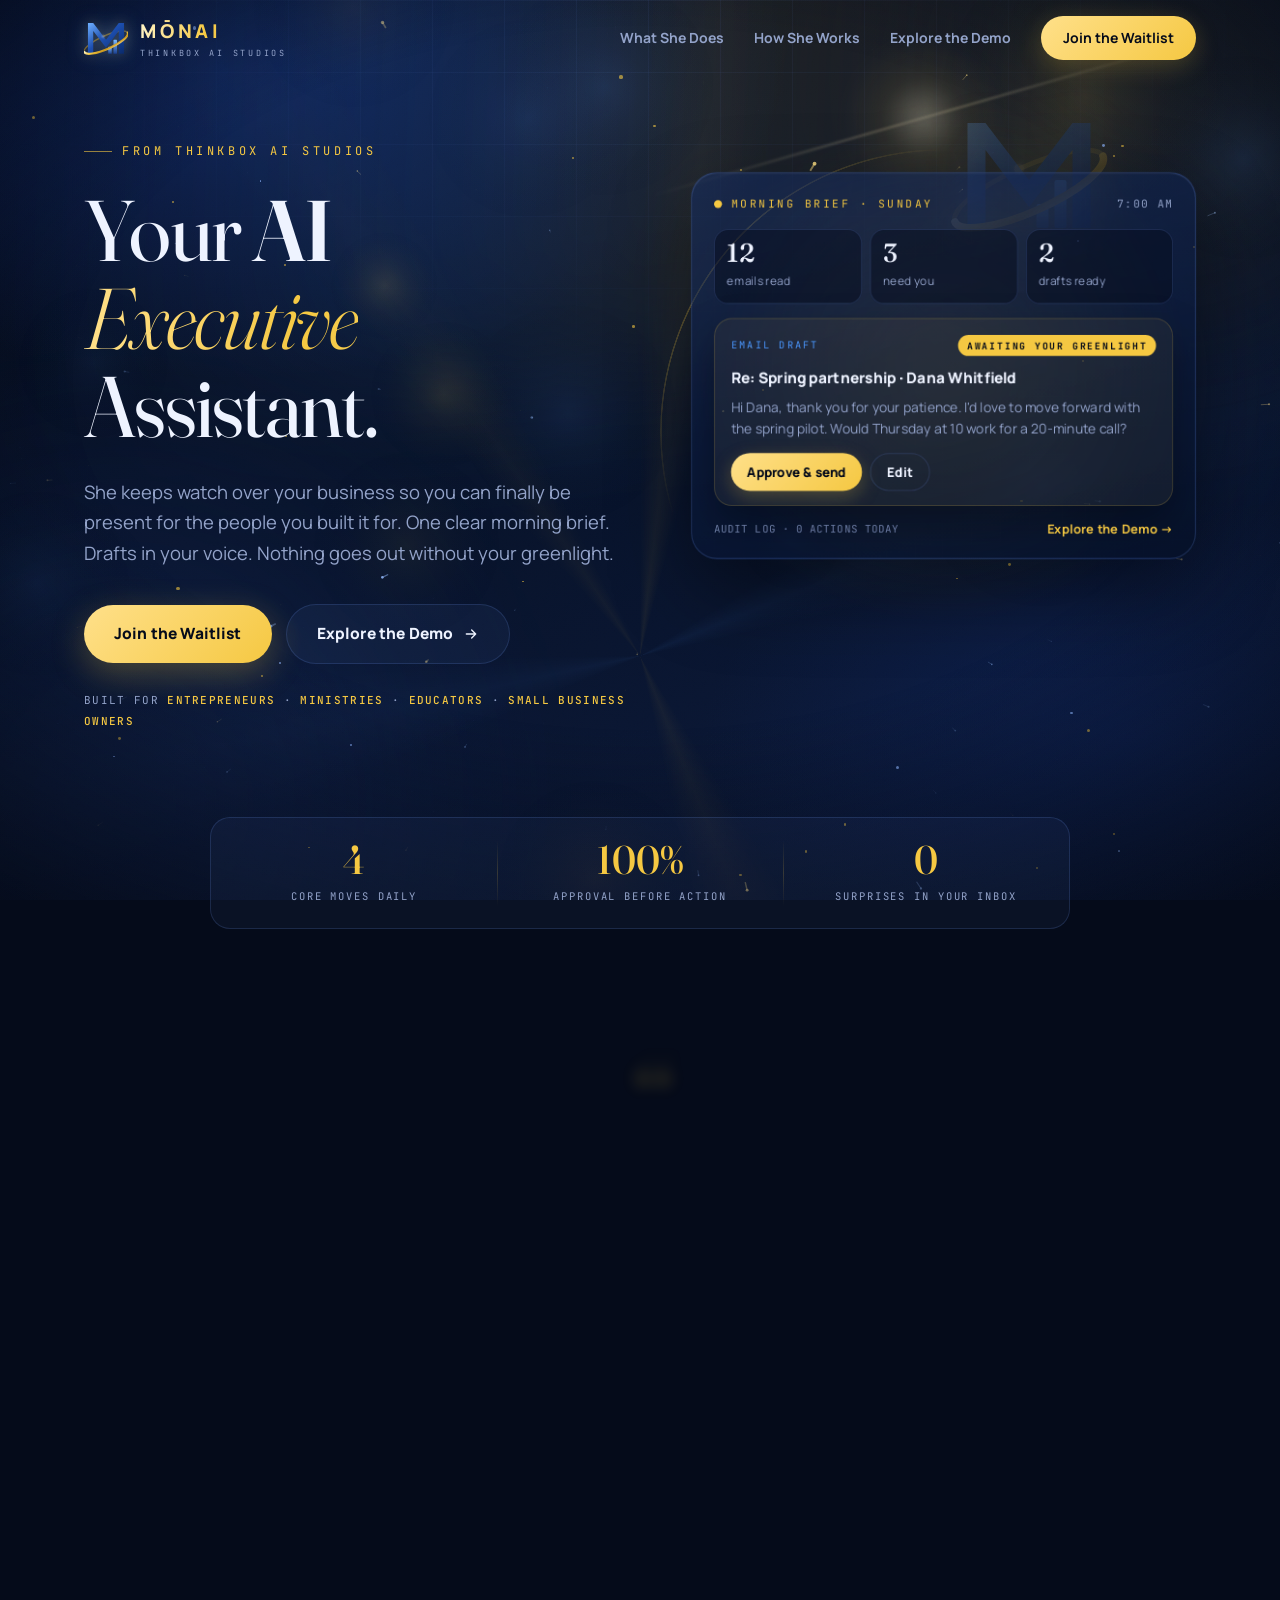
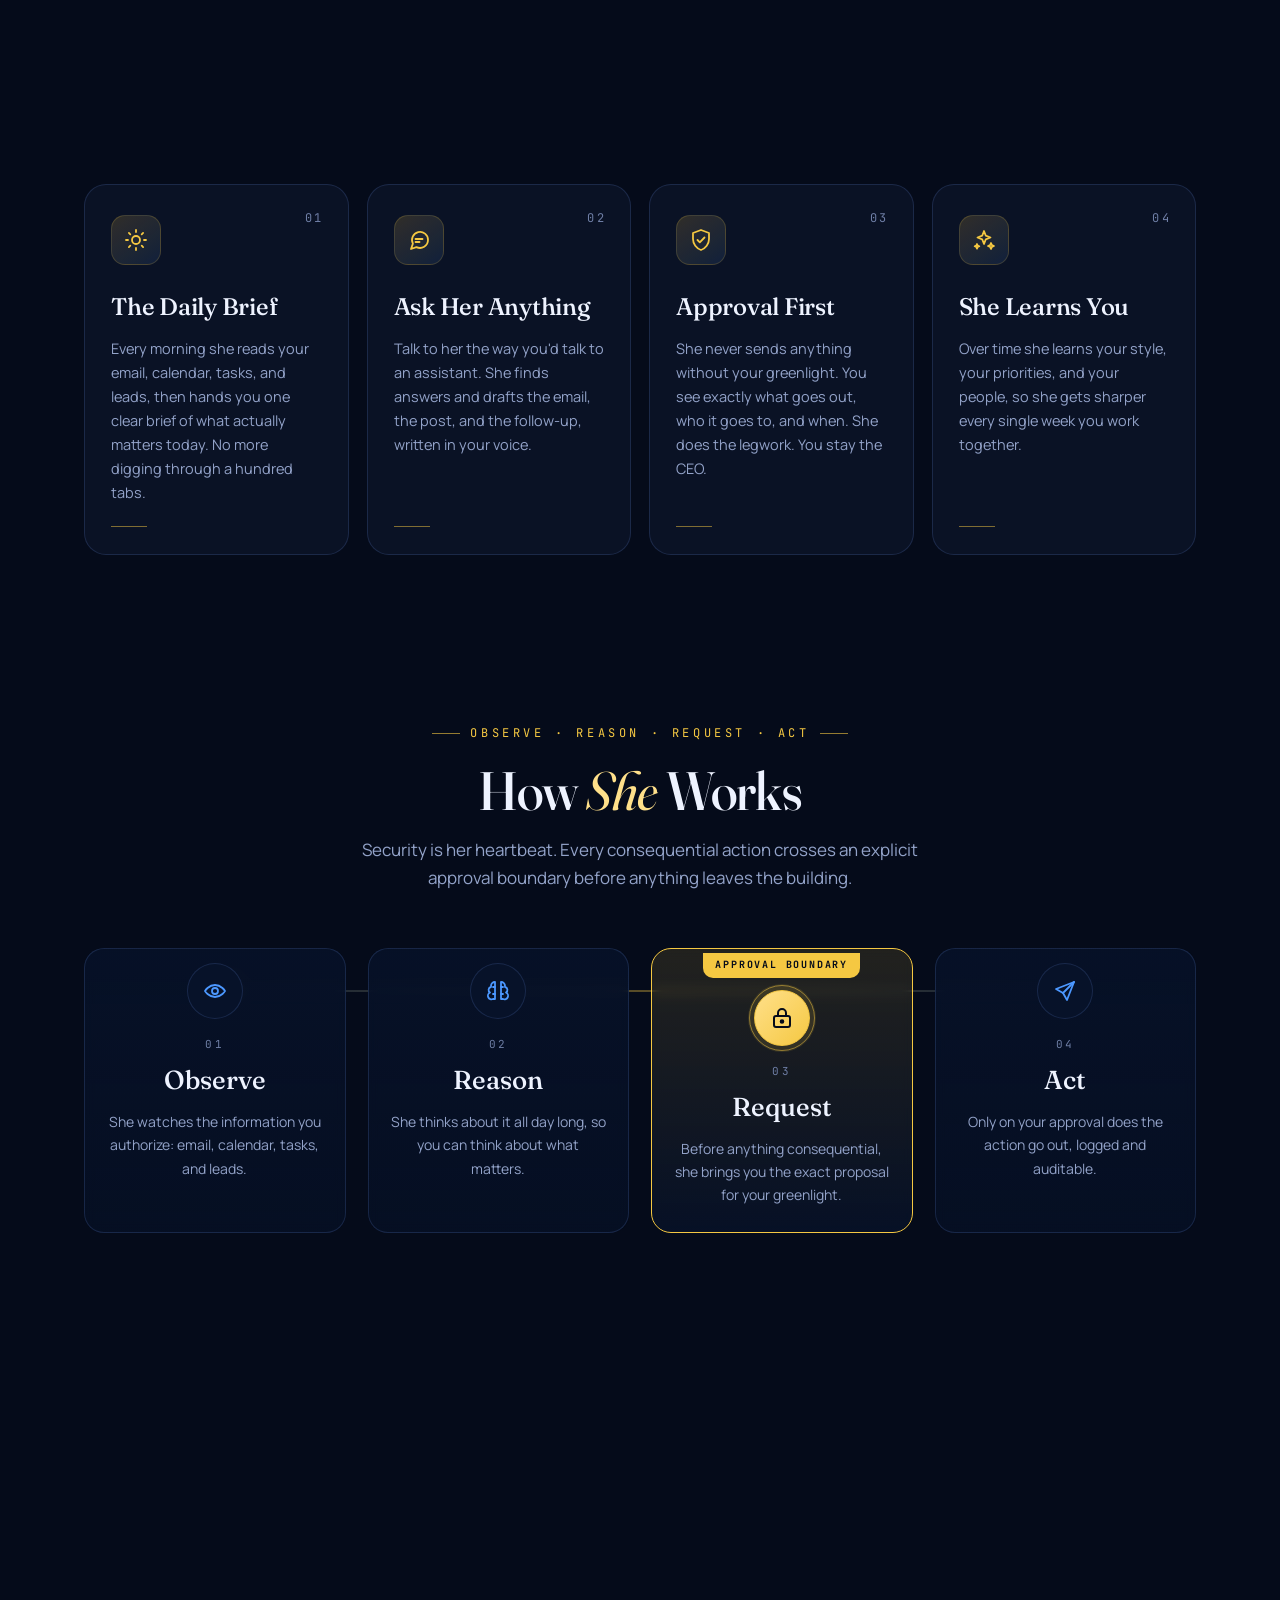
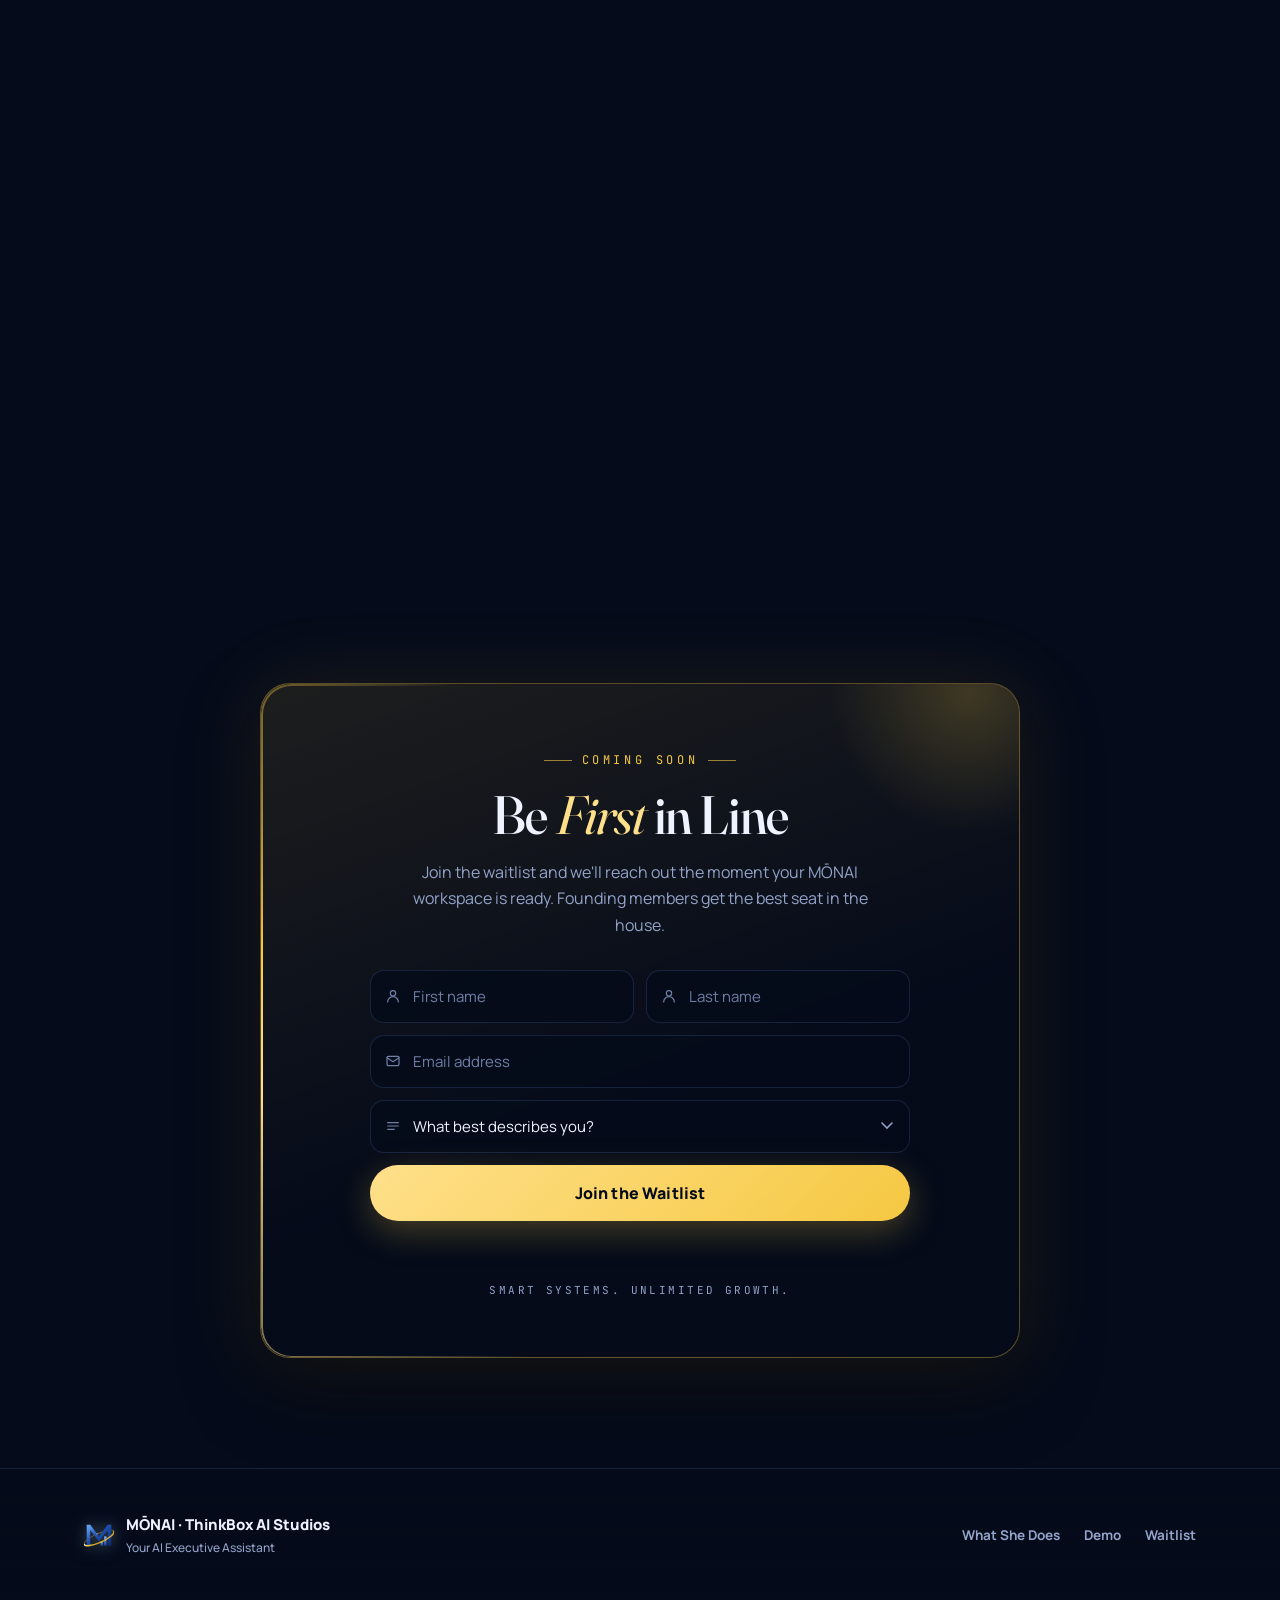
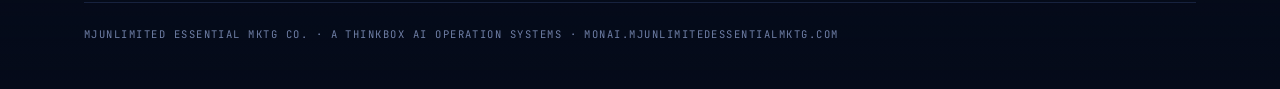
==== commit df332d3f: "Add cinematic 3D layer to MŌNAI landing - Depth-projected particle field on canvas: points drift tow" ====
--- a/index.html
+++ b/index.html
@@ -108,6 +108,79 @@
       background-image: url("data:image/svg+xml;utf8,<svg xmlns='http://www.w3.org/2000/svg' width='160' height='160'><filter id='n'><feTurbulence type='fractalNoise' baseFrequency='0.9' numOctaves='2' stitchTiles='stitch'/></filter><rect width='100%25' height='100%25' filter='url(%23n)'/></svg>");
     }
 
+    /* ───────────────────────── cinematic layer ───────────────────────── */
+    #cosmos { position: absolute; inset: 0; width: 100%; height: 100%; display: block; }
+    .rays {
+      position: absolute; left: 50%; top: -48vh; width: 170vw; height: 170vw; max-width: 2400px; max-height: 2400px;
+      transform: translateX(-50%); border-radius: 50%; pointer-events: none; opacity: .6;
+      background: conic-gradient(from 0deg at 50% 50%,
+        transparent 0deg, rgba(245,200,66,.11) 7deg, transparent 15deg,
+        transparent 58deg, rgba(76,152,255,.10) 68deg, transparent 78deg,
+        transparent 148deg, rgba(245,200,66,.09) 158deg, transparent 168deg,
+        transparent 246deg, rgba(76,152,255,.09) 258deg, transparent 270deg,
+        transparent 318deg, rgba(245,200,66,.07) 326deg, transparent 334deg, transparent 360deg);
+      -webkit-mask: radial-gradient(circle at 50% 50%, #000 0%, rgba(0,0,0,.55) 28%, transparent 60%);
+      mask: radial-gradient(circle at 50% 50%, #000 0%, rgba(0,0,0,.55) 28%, transparent 60%);
+      animation: raysSpin 110s linear infinite;
+    }
+    @keyframes raysSpin { to { transform: translateX(-50%) rotate(360deg); } }
+    .vignette { position: absolute; inset: 0; pointer-events: none; background: radial-gradient(ellipse 85% 75% at 50% 42%, transparent 52%, rgba(2, 6, 16, .8) 100%); }
+    .flare { position: absolute; top: 13%; right: 6%; width: 560px; max-width: 70vw; height: 2px; pointer-events: none; transform: rotate(-16deg); opacity: .5;
+      background: linear-gradient(90deg, transparent, rgba(255,240,190,.6), transparent); filter: blur(1px); animation: flarePulse 9s ease-in-out infinite; }
+    .flare::after { content: ''; position: absolute; left: 50%; top: 50%; width: 160px; height: 160px; transform: translate(-50%,-50%); border-radius: 50%;
+      background: radial-gradient(circle, rgba(255,240,190,.6), rgba(245,200,66,.14) 35%, transparent 70%); filter: blur(6px); }
+    @keyframes flarePulse { 0%,100% { opacity: .3; } 50% { opacity: .75; } }
+
+    /* cinematic intro */
+    .intro { position: fixed; inset: 0; z-index: 200; background: #02060f; display: grid; place-items: center; transition: opacity .9s var(--ease), transform .9s var(--ease), visibility 0s .9s; }
+    .intro .bar { position: absolute; left: 0; right: 0; height: 12vh; background: #000; }
+    .intro .bar.top { top: 0; } .intro .bar.bottom { bottom: 0; }
+    .intro-center { display: grid; justify-items: center; gap: 14px; transform: translateY(6px); }
+    .intro-mark { width: min(38vw, 190px); height: min(38vw, 190px); animation: introMark 1.4s var(--ease) both; filter: drop-shadow(0 0 40px rgba(245,200,66,.35)) drop-shadow(0 0 30px rgba(76,152,255,.35)); }
+    @keyframes introMark { 0% { opacity: 0; transform: scale(.55) rotateY(-70deg); filter: blur(12px); } 60% { opacity: 1; } 100% { opacity: 1; transform: scale(1) rotateY(0); filter: blur(0); } }
+    .intro-word { font-family: var(--sans); font-weight: 800; font-size: clamp(30px, 7vw, 52px); letter-spacing: .28em; padding-left: .28em; line-height: 1.25; padding-top: 4px; }
+    .intro-word span { display: inline-block; animation: introLetter .7s var(--ease) both; padding-top: 4px;
+      background: linear-gradient(90deg, #fff3c4, var(--gold) 45%, var(--gold-soft)); -webkit-background-clip: text; background-clip: text; color: transparent; }
+    @keyframes introLetter { from { opacity: 0; transform: translateY(18px) rotateX(-70deg); filter: blur(6px); } to { opacity: 1; transform: none; filter: blur(0); } }
+    .intro-sub { font-family: var(--mono); font-size: 11px; letter-spacing: .4em; color: var(--muted); animation: introFade .8s .9s var(--ease) both; }
+    .intro-sweep { position: absolute; inset: 0; pointer-events: none; background: linear-gradient(100deg, transparent 30%, rgba(255,240,190,.10) 50%, transparent 70%); transform: translateX(-100%); animation: introSweep 1.4s .5s var(--ease) both; }
+    @keyframes introSweep { to { transform: translateX(100%); } }
+    @keyframes introFade { from { opacity: 0; } to { opacity: 1; } }
+    .intro.done { opacity: 0; transform: scale(1.12); visibility: hidden; pointer-events: none; }
+    body.intro-on main { transform: scale(1.035); transform-origin: 50% 20%; }
+    main { transition: transform 1.4s var(--ease); }
+
+    /* 3D tilt + depth */
+    .grid, .flow, .sec-grid, .hero-visual, .foot { perspective: 1200px; }
+    .card, .step, .sec-item { transform-style: preserve-3d; }
+    .card.in, .step.in, .sec-item.in { transform: rotateX(var(--rx, 0deg)) rotateY(var(--ry, 0deg)); }
+    .card:hover { transform: translateY(-6px) rotateX(var(--rx, 0deg)) rotateY(var(--ry, 0deg)); }
+    .step:hover { transform: translateY(-5px) rotateX(var(--rx, 0deg)) rotateY(var(--ry, 0deg)); }
+    .sec-item:hover { transform: translateY(-4px) rotateX(var(--rx, 0deg)) rotateY(var(--ry, 0deg)); }
+    .card > *, .step > * { transform: translateZ(18px); }
+    .brief-float { animation: floaty 7s ease-in-out infinite; transform-style: preserve-3d; }
+    .brief { animation: none; transform: rotateX(var(--rx, 0deg)) rotateY(var(--ry, 0deg)); transform-style: preserve-3d; transition: transform .25s ease-out, box-shadow .25s; will-change: transform; }
+    .brief::after { content: ''; position: absolute; inset: 0; border-radius: inherit; pointer-events: none; opacity: 0; transition: opacity .3s;
+      background: radial-gradient(360px circle at var(--gx, 50%) var(--gy, 50%), rgba(255,240,190,.16), transparent 55%); }
+    .hero-visual:hover .brief::after { opacity: 1; }
+    .brief-top, .brief-foot { transform: translateZ(26px); }
+    .brief-stats { transform: translateZ(40px); }
+    .brief-item { transform: translateZ(64px); box-shadow: 0 18px 40px rgba(0,0,0,.35); }
+    .mark-coin { position: absolute; right: -4%; top: -14%; width: 74%; opacity: .2; pointer-events: none; perspective: 900px; }
+    .mark-coin .mark { width: 100%; height: auto; animation: coin 28s linear infinite; transform-style: preserve-3d; filter: drop-shadow(0 0 30px rgba(245,200,66,.35)); }
+    @keyframes coin { from { transform: rotateY(0deg); } to { transform: rotateY(360deg); } }
+    .hero h1 { perspective: 700px; }
+    .hero h1 .w { display: inline-block; animation: wordIn 1s var(--ease) both; transform-origin: 50% 100%; }
+    .hero h1 .w:nth-child(1) { animation-delay: .15s; } .hero h1 .w:nth-child(2) { animation-delay: .3s; }
+    .hero h1 .w:nth-child(4) { animation-delay: .45s; } .hero h1 .w:nth-child(5) { animation-delay: .6s; }
+    @keyframes wordIn { from { opacity: 0; transform: translateY(46px) rotateX(-70deg); filter: blur(10px); } to { opacity: 1; transform: none; filter: blur(0); } }
+    .hero-copy { transform: translateY(calc(var(--sy, 0) * -0.05px)); }
+    .hero-visual { transform: translateY(calc(var(--sy, 0) * -0.12px)); }
+    .reveal { filter: blur(8px); }
+    .reveal.in { filter: blur(0); }
+    .reveal { transition: opacity .9s var(--ease), transform .9s var(--ease), filter .9s var(--ease); }
+    @media (prefers-reduced-motion: reduce) { .intro { display: none; } .hero h1 .w { animation: none; } .reveal { filter: none; } }
+
     /* scroll progress */
     .progress { position: fixed; top: 0; left: 0; height: 2px; width: 0; z-index: 60; background: linear-gradient(90deg, var(--gold-soft), var(--gold)); box-shadow: 0 0 12px rgba(245,200,66,.6); }
 
@@ -222,8 +295,6 @@
       background: radial-gradient(circle at 50% 40%, rgba(245,200,66,.14), transparent 55%);
       filter: blur(20px);
     }
-    .mark-bg { position: absolute; right: -8%; top: -12%; width: 78%; opacity: 0.15; pointer-events: none; }
-    .mark-bg .mark { width: 100%; height: auto; }
     .ring {
       position: absolute; width: 112%; aspect-ratio: 1; left: 50%; top: 50%; transform: translate(-50%, -50%);
       border-radius: 50%; pointer-events: none;
@@ -276,7 +347,7 @@
       .hero-grid { grid-template-columns: 1fr; gap: 40px; }
       .hero { padding-top: 36px; }
       .hero-visual { min-height: 0; max-width: 560px; margin: 0 auto; width: 100%; }
-      .mark-bg { right: 4%; top: -6%; width: 46%; }
+      .mark-coin { right: 2%; top: -8%; width: 46%; }
       .halo { inset: 0; }
       .ring { display: none; }
     }
@@ -515,14 +586,44 @@
     </defs>
   </svg>
 
+  <div class="intro" id="intro" aria-hidden="true">
+    <div class="bar top"></div><div class="bar bottom"></div>
+    <div class="intro-sweep"></div>
+    <div class="intro-center">
+      <svg class="intro-mark"><use href="#monai-mark"/></svg>
+      <div class="intro-word"><span>M</span><span>Ō</span><span>N</span><span>A</span><span>I</span></div>
+      <div class="intro-sub">THINKBOX AI STUDIOS</div>
+    </div>
+  </div>
+  <script>
+    (function () {
+      var el = document.getElementById('intro'), seen = false;
+      try { seen = sessionStorage.getItem('monai-intro') === '1'; } catch (e) {}
+      if (seen || window.matchMedia('(prefers-reduced-motion: reduce)').matches) { el.style.display = 'none'; return; }
+      document.body.classList.add('intro-on');
+      el.querySelectorAll('.intro-word span').forEach(function (l, i) { l.style.animationDelay = (0.55 + i * 0.09) + 's'; });
+      var finish = function () {
+        el.classList.add('done'); document.body.classList.remove('intro-on');
+        try { sessionStorage.setItem('monai-intro', '1'); } catch (e) {}
+        setTimeout(function () { el.style.display = 'none'; }, 1000);
+      };
+      el.addEventListener('click', finish);
+      setTimeout(finish, 2300);
+    })();
+  </script>
+
   <div class="progress" id="progress"></div>
 
   <div class="bg-fixed" aria-hidden="true">
+    <canvas id="cosmos"></canvas>
+    <div class="rays"></div>
     <div class="aurora"></div>
     <div class="bg-grid"></div>
     <div class="orb orb-gold"></div>
     <div class="orb orb-blue"></div>
     <div class="starfield" id="starfield"></div>
+    <div class="flare"></div>
+    <div class="vignette"></div>
     <div class="bg-noise"></div>
   </div>
 
@@ -556,7 +657,7 @@
         <div class="hero-grid">
           <div class="hero-copy">
             <div class="kicker reveal in">FROM THINKBOX AI STUDIOS</div>
-            <h1 class="reveal in reveal-delay-1">Your <span class="ai">AI</span><br><span class="ex">Executive</span> Assistant.</h1>
+            <h1><span class="w">Your</span> <span class="w ai">AI</span><br><span class="w ex">Executive</span> <span class="w">Assistant.</span></h1>
             <p class="lede reveal in reveal-delay-2">She keeps watch over your business so you can finally be present for the people you built it for. One clear morning brief. Drafts in your voice. Nothing goes out without your greenlight.</p>
             <div class="hero-ctas reveal in reveal-delay-3">
               <a class="btn btn-gold" href="#waitlist">Join the Waitlist</a>
@@ -568,8 +669,9 @@
           <div class="hero-visual reveal in reveal-delay-2">
             <div class="halo" aria-hidden="true"></div>
             <div class="ring" aria-hidden="true"></div>
-            <div class="mark-bg" aria-hidden="true"><svg class="mark"><use href="#monai-mark"/></svg></div>
-            <div class="brief" aria-label="Example morning brief from MŌNAI">
+            <div class="mark-coin" aria-hidden="true"><svg class="mark"><use href="#monai-mark"/></svg></div>
+            <div class="brief-float">
+            <div class="brief" id="brief" aria-label="Example morning brief from MŌNAI">
               <div class="brief-top">
                 <div class="brief-title"><span class="live-dot"></span>MORNING BRIEF &middot; <span id="brief-day">TUESDAY</span></div>
                 <div class="brief-time">7:00 AM</div>
@@ -593,6 +695,7 @@
                 <span class="brief-log" id="brief-log">AUDIT LOG &middot; 0 ACTIONS TODAY</span>
                 <a href="/demo/">Explore the Demo &rarr;</a>
               </div>
+            </div>
             </div>
           </div>
         </div>
@@ -792,9 +895,79 @@
     (function () {
       const reduce = window.matchMedia('(prefers-reduced-motion: reduce)').matches;
 
+      const fine = window.matchMedia('(hover: hover) and (pointer: fine)').matches;
+
+      // 3D particle field: depth-projected points that drift toward the camera,
+      // parallax with the cursor and warp with scroll speed
+      (function cosmos() {
+        const c = document.getElementById('cosmos');
+        const ctx = c.getContext('2d');
+        if (!ctx) return;
+        let W = 0, H = 0, DPR = 1, mx = 0, my = 0, tx = 0, ty = 0, speed = 1, lastY = window.scrollY, raf = 0;
+        const N = window.innerWidth < 700 ? 220 : 480;
+        const pts = [], dust = [];
+        const spawn = (p, init) => { p.x = (Math.random() * 2 - 1) * 1.7; p.y = (Math.random() * 2 - 1) * 1.7; p.z = init ? 0.05 + Math.random() * 0.95 : 1; p.g = Math.random() < 0.4; p.s = 0.5 + Math.random() * 1.3; p.px = null; return p; };
+        for (let i = 0; i < N; i++) pts.push(spawn({}, true));
+        for (let i = 0; i < 14; i++) dust.push({ x: Math.random(), y: Math.random(), r: 40 + Math.random() * 120, g: Math.random() < 0.5, vx: (Math.random() - 0.5) * 0.00012, vy: (Math.random() - 0.5) * 0.00012, a: 0.05 + Math.random() * 0.08 });
+        const resize = () => { DPR = Math.min(1.5, window.devicePixelRatio || 1); W = c.width = Math.floor(window.innerWidth * DPR); H = c.height = Math.floor(window.innerHeight * DPR); c.style.width = window.innerWidth + 'px'; c.style.height = window.innerHeight + 'px'; };
+        resize();
+        window.addEventListener('resize', resize);
+        window.addEventListener('pointermove', (e) => { mx = (e.clientX / window.innerWidth - 0.5) * 2; my = (e.clientY / window.innerHeight - 0.5) * 2; }, { passive: true });
+        window.addEventListener('scroll', () => { const y = window.scrollY; speed = Math.min(7, speed + Math.abs(y - lastY) * 0.015); lastY = y; }, { passive: true });
+        const draw = () => {
+          ctx.clearRect(0, 0, W, H);
+          tx += (mx - tx) * 0.04; ty += (my - ty) * 0.04;
+          const f = Math.min(W, H) * 0.55;
+          for (const d of dust) {
+            d.x = (d.x + d.vx * speed + 1) % 1; d.y = (d.y + d.vy * speed + 1) % 1;
+            const gx = d.x * W + tx * 30 * DPR, gy = d.y * H + ty * 30 * DPR, r = d.r * DPR;
+            const g = ctx.createRadialGradient(gx, gy, 0, gx, gy, r);
+            g.addColorStop(0, d.g ? 'rgba(245,200,66,' + d.a + ')' : 'rgba(76,152,255,' + d.a + ')'); g.addColorStop(1, 'rgba(0,0,0,0)');
+            ctx.fillStyle = g; ctx.beginPath(); ctx.arc(gx, gy, r, 0, Math.PI * 2); ctx.fill();
+          }
+          for (const p of pts) {
+            p.z -= 0.0011 * speed;
+            if (p.z <= 0.03) spawn(p, false);
+            const sx = (p.x + tx * 0.16) / p.z * f + W / 2, sy = (p.y + ty * 0.16) / p.z * f + H / 2;
+            if (sx < -20 || sx > W + 20 || sy < -20 || sy > H + 20) { spawn(p, false); continue; }
+            const depth = 1 - p.z, a = Math.min(1, depth * 1.4) * 0.85, r = (p.s * (0.35 + depth * 1.6)) * DPR;
+            const col = p.g ? '255,224,138' : '150,190,255';
+            if (speed > 1.5 && p.px !== null) {
+              ctx.strokeStyle = 'rgba(' + col + ',' + (a * 0.6) + ')'; ctx.lineWidth = r; ctx.beginPath(); ctx.moveTo(p.px, p.py); ctx.lineTo(sx, sy); ctx.stroke();
+            }
+            ctx.fillStyle = 'rgba(' + col + ',' + a + ')'; ctx.beginPath(); ctx.arc(sx, sy, r, 0, Math.PI * 2); ctx.fill();
+            p.px = sx; p.py = sy;
+          }
+          speed += (1 - speed) * 0.04;
+          if (!reduce) raf = requestAnimationFrame(draw);
+        };
+        draw();
+        document.addEventListener('visibilitychange', () => { if (document.hidden) cancelAnimationFrame(raf); else if (!reduce) raf = requestAnimationFrame(draw); });
+      })();
+
+      // scroll parallax variable for the hero
+      const setSy = () => document.documentElement.style.setProperty('--sy', Math.min(window.scrollY, 900));
+      if (!reduce) { window.addEventListener('scroll', setSy, { passive: true }); setSy(); }
+
+      // 3D tilt: the pointer over an area tilts a target, with a glare highlight
+      const tilt = (area, target, max) => {
+        if (!fine || reduce) return;
+        area.addEventListener('pointermove', (e) => {
+          const r = area.getBoundingClientRect();
+          const x = (e.clientX - r.left) / r.width - 0.5, y = (e.clientY - r.top) / r.height - 0.5;
+          target.style.setProperty('--ry', (x * max).toFixed(2) + 'deg');
+          target.style.setProperty('--rx', (-y * max).toFixed(2) + 'deg');
+          target.style.setProperty('--gx', ((x + 0.5) * 100).toFixed(1) + '%');
+          target.style.setProperty('--gy', ((y + 0.5) * 100).toFixed(1) + '%');
+        });
+        area.addEventListener('pointerleave', () => { target.style.setProperty('--rx', '0deg'); target.style.setProperty('--ry', '0deg'); });
+      };
+      tilt(document.querySelector('.hero-visual'), document.getElementById('brief'), 12);
+      document.querySelectorAll('.card, .step, .sec-item').forEach((el) => tilt(el, el, 7));
+
       // starfield + occasional meteors
       const field = document.getElementById('starfield');
-      for (let i = 0; i < 70; i++) {
+      for (let i = 0; i < 40; i++) {
         const s = document.createElement('div');
         s.className = 'star' + (Math.random() < 0.35 ? ' blue' : '');
         const size = 1.5 + Math.random() * 2;
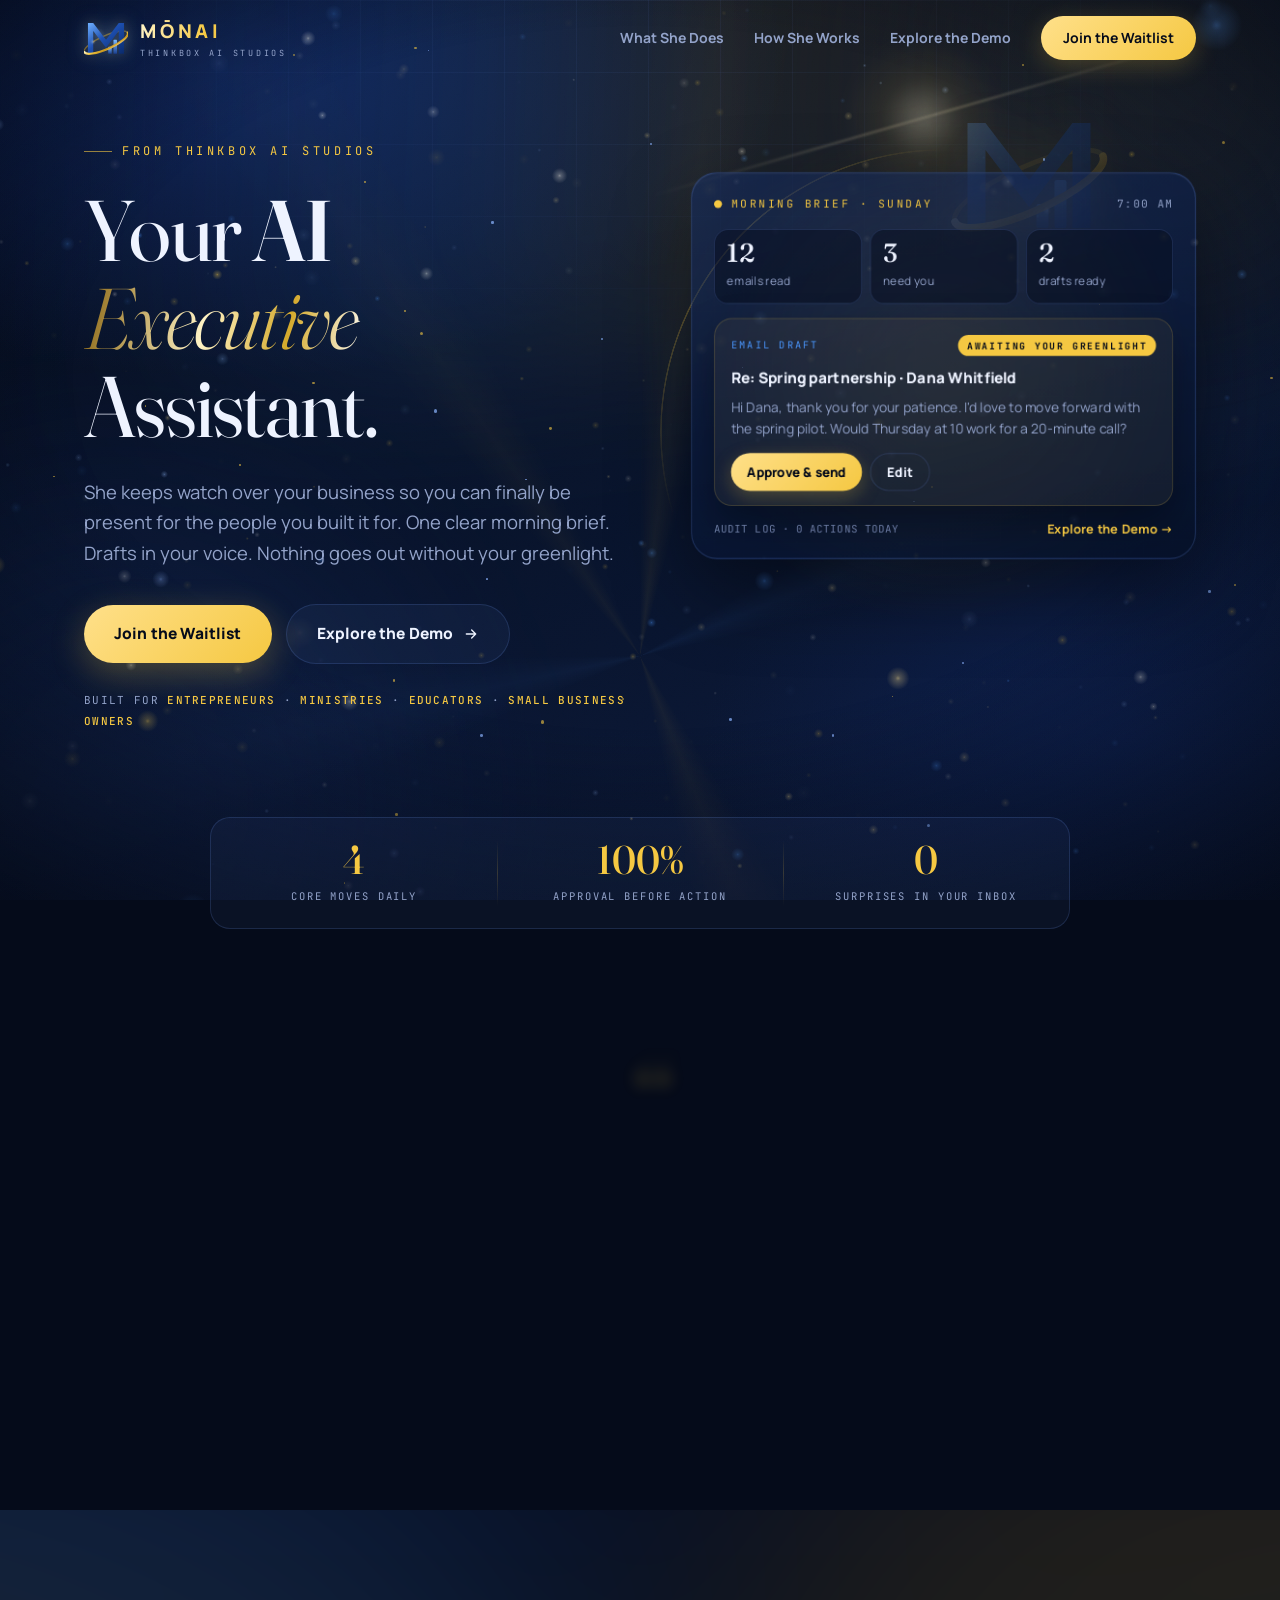
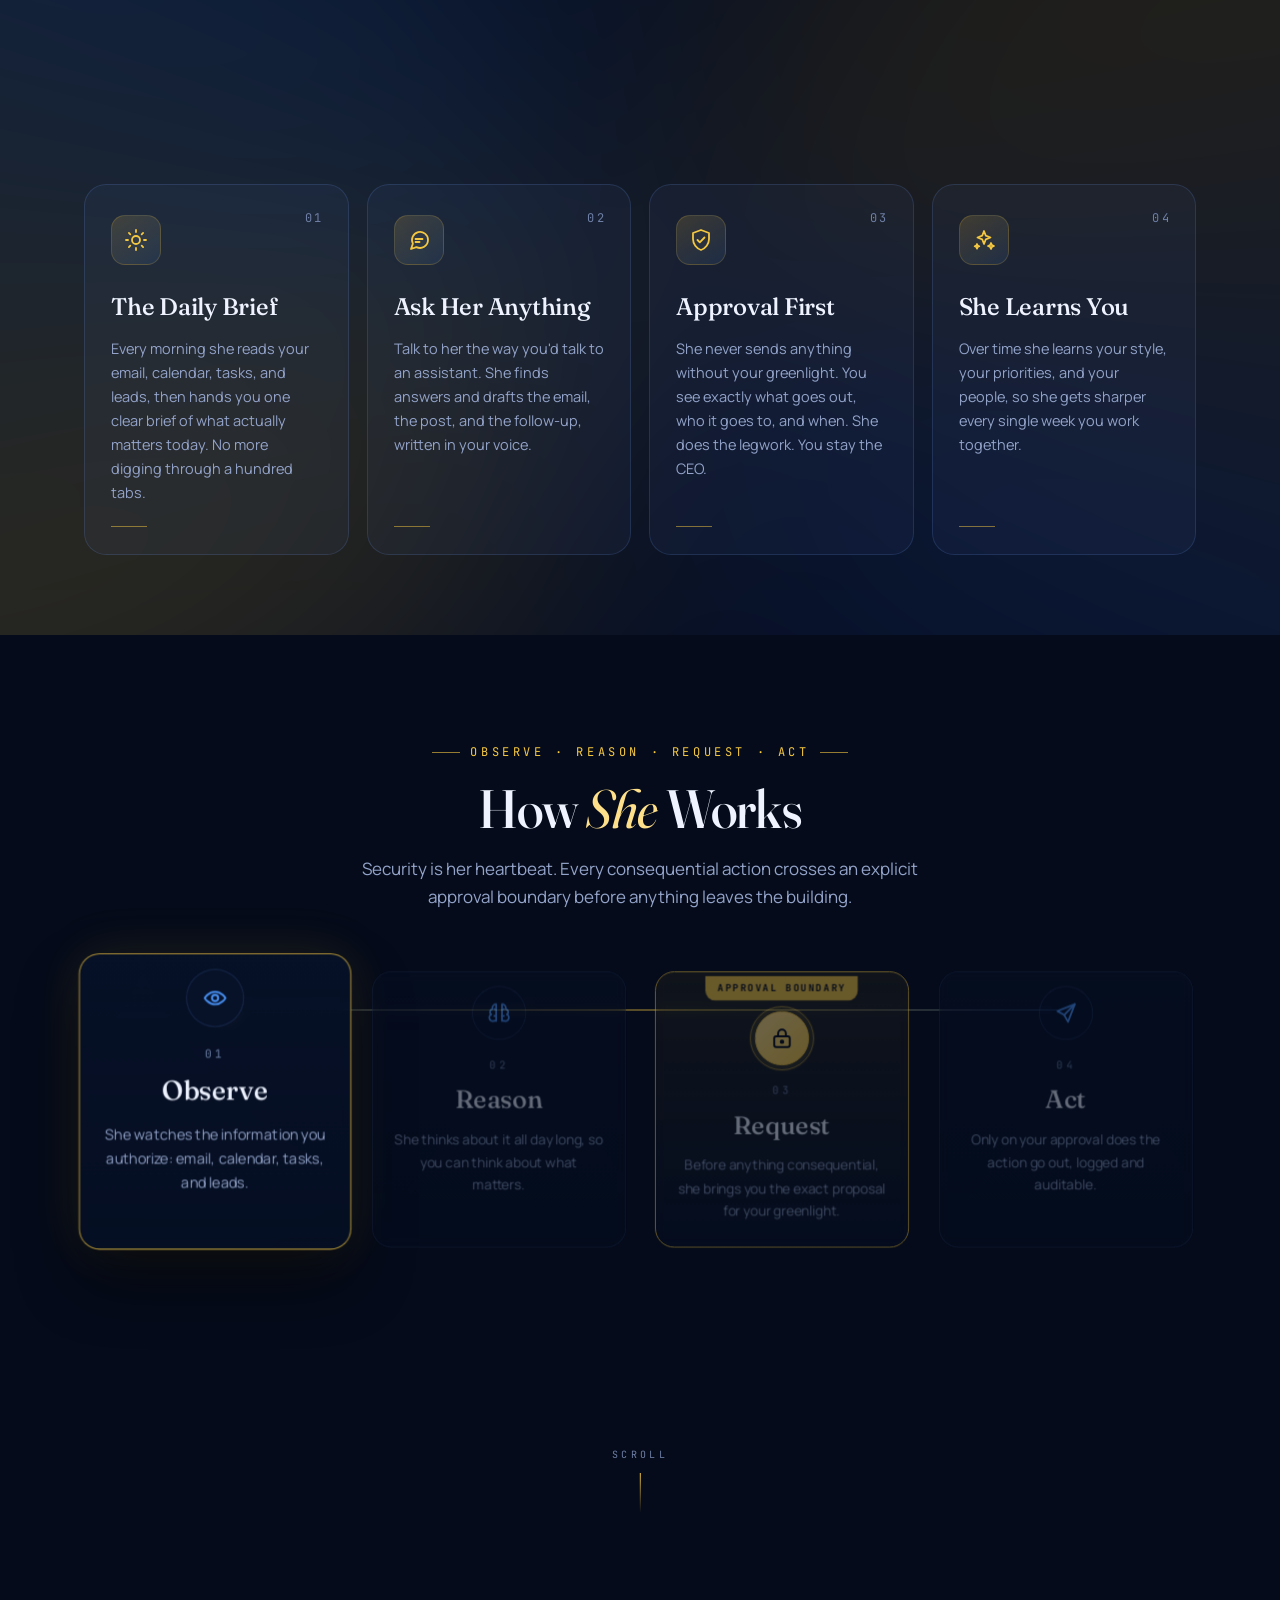
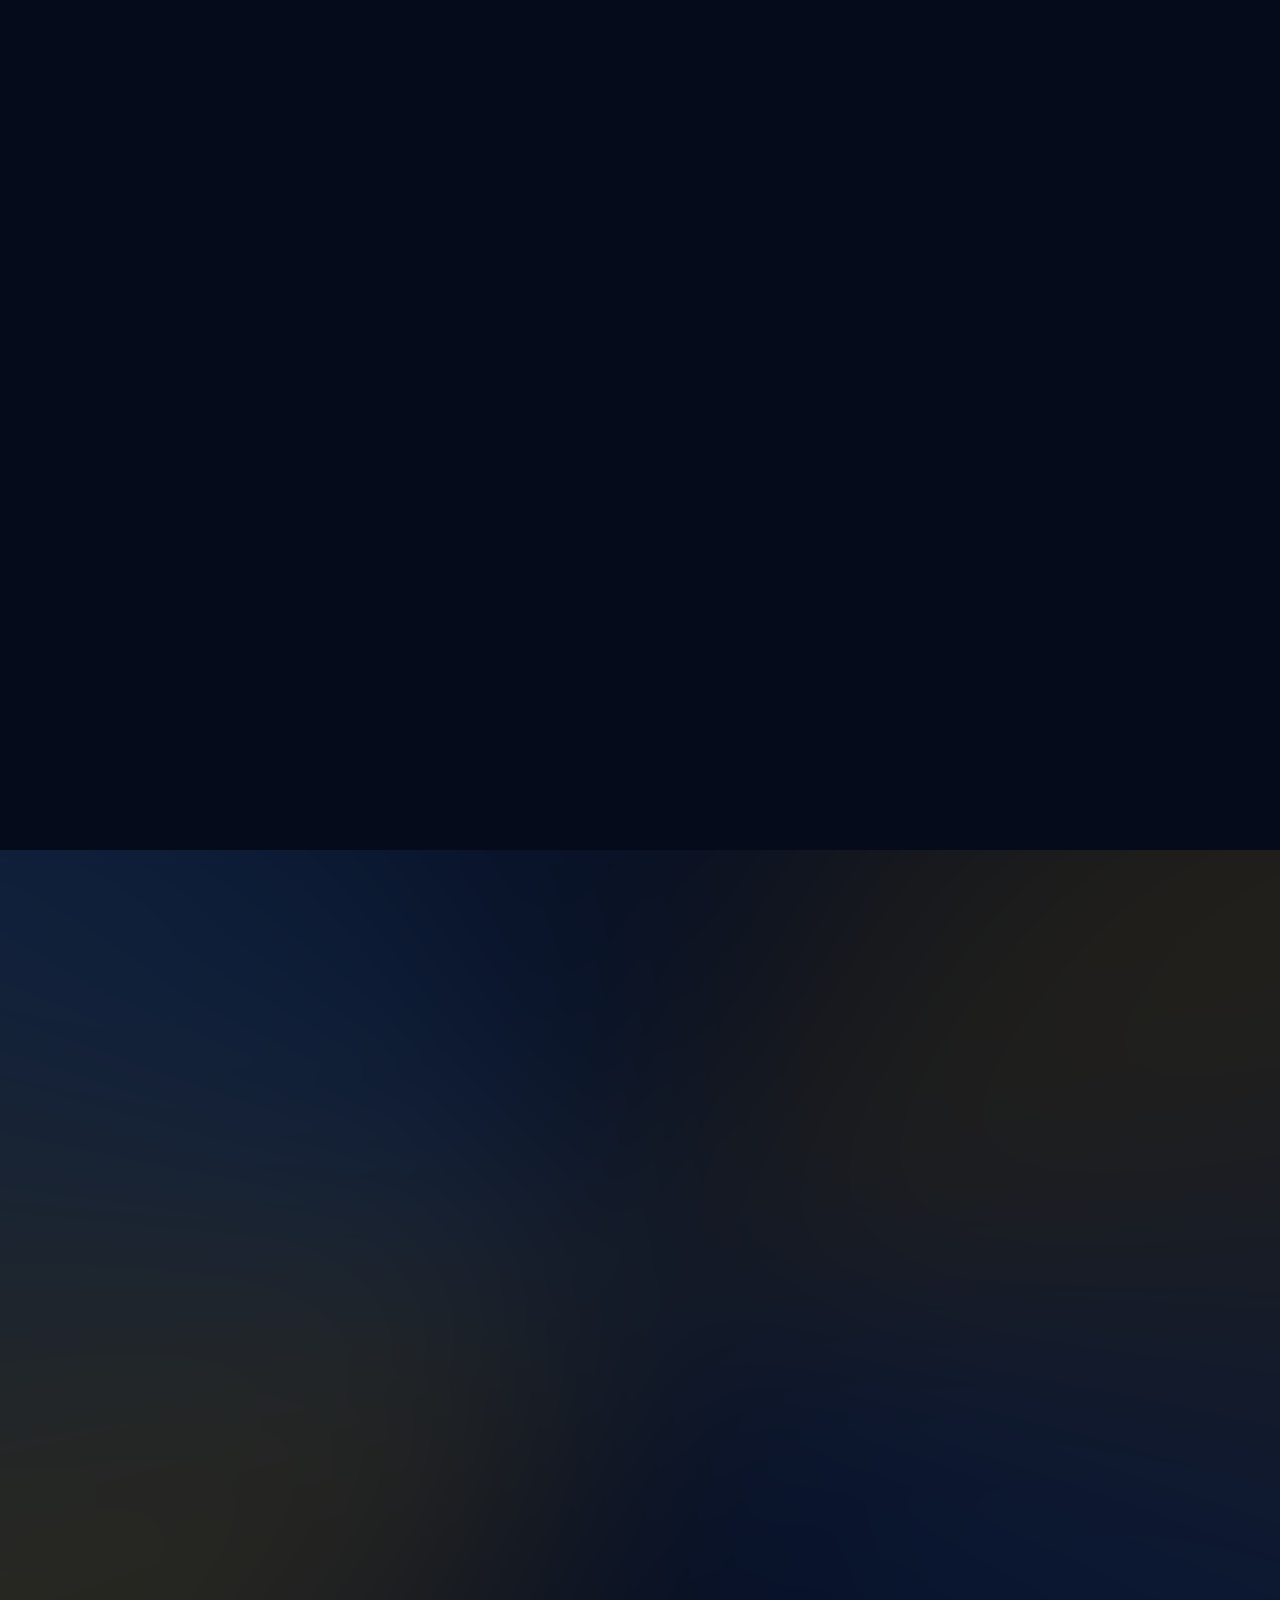
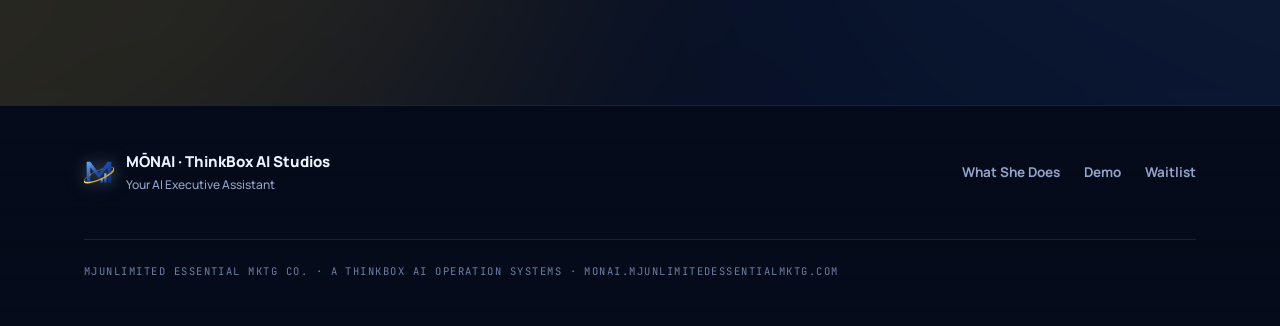
==== commit 5c4ff4ea: "Port the reference site's cinematic mechanisms in navy and gold Studied the ThinkBox AI Operation Sy" ====
--- a/index.html
+++ b/index.html
@@ -181,6 +181,55 @@
     .reveal { transition: opacity .9s var(--ease), transform .9s var(--ease), filter .9s var(--ease); }
     @media (prefers-reduced-motion: reduce) { .intro { display: none; } .hero h1 .w { animation: none; } .reveal { filter: none; } }
 
+    /* gold chrome text + iridescent (ported mechanism, navy/gold palette) */
+    .chrome {
+      background: linear-gradient(100deg, #8a6512 0%, #fff3c4 18%, #d4a92c 30%, #ffffff 42%, #9a7414 55%, #ffe08a 68%, #d4a92c 80%, #fff8dc 92%, #8a6512 100%);
+      background-size: 250% 100%; -webkit-background-clip: text; background-clip: text; color: transparent;
+      animation: chrome 6s linear infinite; position: relative;
+    }
+    @keyframes chrome { to { background-position: -250% 0; } }
+    .chrome::after {
+      content: attr(data-text); position: absolute; inset: 0; pointer-events: none;
+      background: linear-gradient(120deg, transparent 40%, rgba(255,255,255,.95) 50%, transparent 60%); background-size: 300% 100%;
+      -webkit-background-clip: text; background-clip: text; color: transparent; animation: shine 4.5s ease-in-out infinite;
+    }
+    @keyframes shine { 0% { background-position: 150% 0; } 60%, 100% { background-position: -150% 0; } }
+    .irid { background: linear-gradient(90deg, #cfe0ff, var(--gold-soft), var(--gold), #4c98ff, #cfe0ff); background-size: 300% 100%; -webkit-background-clip: text; background-clip: text; color: transparent; animation: irid 9s linear infinite; }
+    @keyframes irid { to { background-position: 300% 0; } }
+
+    /* band glow: blurred conic gradient turning behind a section */
+    .band { position: relative; overflow: hidden; }
+    .band-glow { position: absolute; inset: -25%; pointer-events: none; opacity: .16; will-change: transform;
+      background: conic-gradient(from 180deg at 50% 50%, #0e2358, #f5c842, #4c98ff, #0e2358, #c9971c, #2b5cc7, #0e2358);
+      filter: blur(120px); animation: spinBand 40s linear infinite; }
+    @keyframes spinBand { to { transform: rotate(360deg); } }
+    .band > .wrap { position: relative; }
+
+    /* loader bar in the intro */
+    .intro-bar { width: min(320px, 60vw); height: 1px; background: rgba(255,255,255,.12); margin-top: 22px; position: relative; overflow: hidden; }
+    .intro-bar i { position: absolute; inset: 0; transform-origin: left; transform: scaleX(0); background: linear-gradient(90deg, #4c98ff, var(--gold-soft), var(--gold), #fff8dc); }
+    .intro-pct { margin-top: 12px; font-family: var(--mono); font-size: 10.5px; letter-spacing: .3em; color: var(--muted-2); }
+
+    /* pinned film: the ORRA section scrubs with scroll on desktop */
+    .orra .stage { position: relative; }
+    .orra-scene { display: none; position: absolute; inset: 0; width: 100%; height: 100%; pointer-events: none; }
+    .orra.pinned { height: 300vh; padding: 0; }
+    .orra.pinned .stage { position: sticky; top: 0; height: 100vh; display: flex; align-items: center; overflow: hidden; }
+    .orra.pinned .stage > .wrap { width: 100%; position: relative; }
+    .orra.pinned .orra-scene { display: block; }
+    .orra.pinned .packet { animation: none; transition: left .15s linear; }
+    .orra.pinned .step { transition: transform .5s var(--ease), border-color .5s, opacity .5s, box-shadow .5s; }
+    .orra.pinned .step.dim { opacity: .42; transform: scale(.97); }
+    .orra.pinned .step.active { opacity: 1; transform: translateY(-8px) scale(1.04); border-color: rgba(245,200,66,.7); box-shadow: 0 30px 60px rgba(0,0,0,.45), 0 0 50px rgba(245,200,66,.12); }
+    .orra.pinned .step.gate.approved .node { box-shadow: 0 0 0 10px rgba(245,200,66,.18), 0 0 60px rgba(245,200,66,.55); }
+    .orra.pinned .orra-note { opacity: 0; transform: translateY(20px); transition: opacity .5s, transform .5s var(--ease); }
+    .orra.pinned .orra-note.show { opacity: 1; transform: none; }
+    .film-hint { display: none; position: absolute; left: 50%; bottom: 22px; transform: translateX(-50%); font-family: var(--mono); font-size: 10px; letter-spacing: .34em; color: var(--muted-2); text-transform: uppercase; }
+    .film-hint::after { content: ''; display: block; width: 1px; height: 40px; margin: 10px auto 0; background: linear-gradient(180deg, var(--gold), transparent); animation: drop 2s ease-in-out infinite; }
+    @keyframes drop { 50% { transform: translateY(8px); opacity: .3; } }
+    .orra.pinned .film-hint { display: block; }
+    .orra.pinned .film-hint.hide { opacity: 0; transition: opacity .4s; }
+
     /* scroll progress */
     .progress { position: fixed; top: 0; left: 0; height: 2px; width: 0; z-index: 60; background: linear-gradient(90deg, var(--gold-soft), var(--gold)); box-shadow: 0 0 12px rgba(245,200,66,.6); }
 
@@ -263,12 +312,7 @@
       font-size: clamp(46px, 7vw, 86px); font-variation-settings: 'opsz' 144;
     }
     .hero h1 .ai { font-weight: 600; }
-    .hero h1 .ex {
-      font-style: italic; font-weight: 300;
-      background: linear-gradient(90deg, var(--gold-soft), var(--gold) 40%, var(--gold-soft));
-      -webkit-background-clip: text; background-clip: text; color: transparent;
-      background-size: 200% auto; animation: shimmer 6s linear infinite;
-    }
+    .hero h1 .ex { font-style: italic; font-weight: 300; padding-right: .06em; }
     @keyframes shimmer { to { background-position: 200% center; } }
     .hero p.lede { max-width: 560px; margin: 26px 0 0; color: var(--muted); font-size: 18.5px; }
     .hero-ctas { display: flex; gap: 14px; margin-top: 36px; flex-wrap: wrap; align-items: center; }
@@ -593,6 +637,8 @@
       <svg class="intro-mark"><use href="#monai-mark"/></svg>
       <div class="intro-word"><span>M</span><span>Ō</span><span>N</span><span>A</span><span>I</span></div>
       <div class="intro-sub">THINKBOX AI STUDIOS</div>
+      <div class="intro-bar"><i id="intro-fill"></i></div>
+      <div class="intro-pct" id="intro-pct">Loading 0%</div>
     </div>
   </div>
   <script>
@@ -607,8 +653,14 @@
         try { sessionStorage.setItem('monai-intro', '1'); } catch (e) {}
         setTimeout(function () { el.style.display = 'none'; }, 1000);
       };
+      var fill = document.getElementById('intro-fill'), pct = document.getElementById('intro-pct'), t0 = performance.now();
+      (function tick(now) {
+        var p = Math.min(1, (now - t0) / 1700); p = 1 - Math.pow(1 - p, 3);
+        fill.style.transform = 'scaleX(' + p + ')'; pct.textContent = 'Loading ' + Math.round(p * 100) + '%';
+        if (p < 1) requestAnimationFrame(tick);
+      })(t0);
       el.addEventListener('click', finish);
-      setTimeout(finish, 2300);
+      setTimeout(finish, 2400);
     })();
   </script>
 
@@ -657,7 +709,7 @@
         <div class="hero-grid">
           <div class="hero-copy">
             <div class="kicker reveal in">FROM THINKBOX AI STUDIOS</div>
-            <h1><span class="w">Your</span> <span class="w ai">AI</span><br><span class="w ex">Executive</span> <span class="w">Assistant.</span></h1>
+            <h1><span class="w">Your</span> <span class="w ai">AI</span><br><span class="w ex chrome" data-text="Executive">Executive</span> <span class="w">Assistant.</span></h1>
             <p class="lede reveal in reveal-delay-2">She keeps watch over your business so you can finally be present for the people you built it for. One clear morning brief. Drafts in your voice. Nothing goes out without your greenlight.</p>
             <div class="hero-ctas reveal in reveal-delay-3">
               <a class="btn btn-gold" href="#waitlist">Join the Waitlist</a>
@@ -716,12 +768,13 @@
       <div class="wrap">
         <div class="quote-mark reveal" aria-hidden="true">&ldquo;</div>
         <div class="q reveal reveal-delay-1">How many nights have you gone to bed thinking about your inbox, your calendar, the follow-ups you still haven't sent?</div>
-        <div class="a reveal reveal-delay-2">Your body came home. Your brain is still at work. MŌNAI exists to change that.</div>
+        <div class="a irid reveal reveal-delay-2">Your body came home. Your brain is still at work. MŌNAI exists to change that.</div>
         <div class="dawn reveal reveal-delay-3" aria-hidden="true"></div>
       </div>
     </section>
 
-    <section class="features" id="what-she-does">
+    <section class="features band" id="what-she-does">
+      <div class="band-glow" aria-hidden="true"></div>
       <div class="wrap">
         <div class="sec-head">
           <div class="kicker center reveal">Capabilities</div>
@@ -762,6 +815,8 @@
     </section>
 
     <section class="orra" id="architecture">
+      <div class="stage">
+      <canvas class="orra-scene" id="orra-scene" aria-hidden="true"></canvas>
       <div class="wrap">
         <div class="sec-head">
           <div class="kicker center reveal">Observe &middot; Reason &middot; Request &middot; Act</div>
@@ -798,6 +853,8 @@
         </div>
         <p class="orra-note reveal">Email sending, publishing, payments, and sensitive data never move because an AI decided they should. <b>You approve it, or it doesn't happen.</b></p>
       </div>
+      <div class="film-hint" id="film-hint">Scroll</div>
+      </div>
     </section>
 
     <section class="security">
@@ -833,12 +890,13 @@
       </div>
     </section>
 
-    <section class="waitlist" id="waitlist">
+    <section class="waitlist band" id="waitlist">
+      <div class="band-glow" aria-hidden="true"></div>
       <div class="wrap">
         <div class="wl-box reveal">
           <div class="glint" aria-hidden="true"></div>
           <div class="kicker center">Coming Soon</div>
-          <h2>Be <em>First</em> in Line</h2>
+          <h2>Be <em class="chrome" data-text="First">First</em> in Line</h2>
           <p class="wl-sub">Join the waitlist and we'll reach out the moment your MŌNAI workspace is ready. Founding members get the best seat in the house.</p>
           <form id="wl-form" novalidate>
             <div class="field">
@@ -897,52 +955,119 @@
 
       const fine = window.matchMedia('(hover: hover) and (pointer: fine)').matches;
 
-      // 3D particle field: depth-projected points that drift toward the camera,
-      // parallax with the cursor and warp with scroll speed
+      // Additive-blended particle field (ported mechanism): soft glowing points
+      // wobble in depth, the camera drifts with the cursor, and scroll speed
+      // makes them swell and brighten
       (function cosmos() {
         const c = document.getElementById('cosmos');
         const ctx = c.getContext('2d');
         if (!ctx) return;
-        let W = 0, H = 0, DPR = 1, mx = 0, my = 0, tx = 0, ty = 0, speed = 1, lastY = window.scrollY, raf = 0;
-        const N = window.innerWidth < 700 ? 220 : 480;
-        const pts = [], dust = [];
-        const spawn = (p, init) => { p.x = (Math.random() * 2 - 1) * 1.7; p.y = (Math.random() * 2 - 1) * 1.7; p.z = init ? 0.05 + Math.random() * 0.95 : 1; p.g = Math.random() < 0.4; p.s = 0.5 + Math.random() * 1.3; p.px = null; return p; };
-        for (let i = 0; i < N; i++) pts.push(spawn({}, true));
-        for (let i = 0; i < 14; i++) dust.push({ x: Math.random(), y: Math.random(), r: 40 + Math.random() * 120, g: Math.random() < 0.5, vx: (Math.random() - 0.5) * 0.00012, vy: (Math.random() - 0.5) * 0.00012, a: 0.05 + Math.random() * 0.08 });
+        let W = 0, H = 0, DPR = 1, mx = 0, my = 0, cx = 0, cy = 0, vel = 0, vel2 = 0, lastY = window.scrollY, lastT = performance.now(), raf = 0;
+        const t0 = performance.now();
+        const N = window.innerWidth < 900 ? 280 : 640;
+        const COLS = ['255,224,138', '245,200,66', '150,190,255', '76,152,255', '255,250,235'];
+        const sprites = COLS.map((col) => {
+          const sp = document.createElement('canvas'); sp.width = sp.height = 64;
+          const g = sp.getContext('2d'); const r = g.createRadialGradient(32, 32, 0, 32, 32, 32);
+          r.addColorStop(0, 'rgba(' + col + ',1)'); r.addColorStop(0.22, 'rgba(' + col + ',.55)'); r.addColorStop(1, 'rgba(' + col + ',0)');
+          g.fillStyle = r; g.fillRect(0, 0, 64, 64); return sp;
+        });
+        const pts = [];
+        for (let i = 0; i < N; i++) pts.push({ x: (Math.random() - 0.5) * 2.6, y: (Math.random() - 0.5) * 1.7, z: 0.18 + Math.random() * 0.82, seed: Math.random() * 100, s: 0.5 + Math.random() * 1.7, c: i % COLS.length });
         const resize = () => { DPR = Math.min(1.5, window.devicePixelRatio || 1); W = c.width = Math.floor(window.innerWidth * DPR); H = c.height = Math.floor(window.innerHeight * DPR); c.style.width = window.innerWidth + 'px'; c.style.height = window.innerHeight + 'px'; };
         resize();
         window.addEventListener('resize', resize);
         window.addEventListener('pointermove', (e) => { mx = (e.clientX / window.innerWidth - 0.5) * 2; my = (e.clientY / window.innerHeight - 0.5) * 2; }, { passive: true });
-        window.addEventListener('scroll', () => { const y = window.scrollY; speed = Math.min(7, speed + Math.abs(y - lastY) * 0.015); lastY = y; }, { passive: true });
-        const draw = () => {
-          ctx.clearRect(0, 0, W, H);
-          tx += (mx - tx) * 0.04; ty += (my - ty) * 0.04;
-          const f = Math.min(W, H) * 0.55;
-          for (const d of dust) {
-            d.x = (d.x + d.vx * speed + 1) % 1; d.y = (d.y + d.vy * speed + 1) % 1;
-            const gx = d.x * W + tx * 30 * DPR, gy = d.y * H + ty * 30 * DPR, r = d.r * DPR;
-            const g = ctx.createRadialGradient(gx, gy, 0, gx, gy, r);
-            g.addColorStop(0, d.g ? 'rgba(245,200,66,' + d.a + ')' : 'rgba(76,152,255,' + d.a + ')'); g.addColorStop(1, 'rgba(0,0,0,0)');
-            ctx.fillStyle = g; ctx.beginPath(); ctx.arc(gx, gy, r, 0, Math.PI * 2); ctx.fill();
+        window.addEventListener('scroll', () => { const now = performance.now(), y = window.scrollY; vel = Math.min(1, Math.abs(y - lastY) / Math.max(1, now - lastT) / 2.5); lastY = y; lastT = now; }, { passive: true });
+        const draw = (now) => {
+          const t = (now - t0) / 1000;
+          ctx.globalCompositeOperation = 'source-over'; ctx.globalAlpha = 1; ctx.clearRect(0, 0, W, H);
+          ctx.globalCompositeOperation = 'lighter';
+          cx += (mx * 0.6 - cx) * 0.03; cy += (my * 0.35 - cy) * 0.03;
+          const f = Math.min(W, H) * 0.95;
+          for (const p of pts) {
+            const px = p.x + Math.sin(t * 0.7 + p.seed) * 0.06 + vel2 * 0.18 * Math.sin(p.seed);
+            const py = p.y + Math.cos(t * 0.5 + p.seed * 1.3) * 0.05 - vel2 * 0.06;
+            const z = p.z + Math.sin(t * 0.3 + p.seed) * 0.04;
+            const sx = ((px - cx * 0.14) / z) * f * 0.5 + W / 2, sy = ((py - cy * 0.1) / z) * f * 0.5 + H / 2;
+            let size = p.s * (1.1 / z) * (1 + vel2 * 1.6) * 3.2 * DPR; if (size > 110 * DPR) size = 110 * DPR;
+            if (sx < -size || sx > W + size || sy < -size || sy > H + size) continue;
+            const a = (0.32 + 0.4 * Math.sin(t * 2 + p.seed) + vel2 * 0.5) * (1.15 - z * 0.7);
+            ctx.globalAlpha = Math.max(0, Math.min(1, a * 0.75));
+            ctx.drawImage(sprites[p.c], sx - size / 2, sy - size / 2, size, size);
           }
-          for (const p of pts) {
-            p.z -= 0.0011 * speed;
-            if (p.z <= 0.03) spawn(p, false);
-            const sx = (p.x + tx * 0.16) / p.z * f + W / 2, sy = (p.y + ty * 0.16) / p.z * f + H / 2;
-            if (sx < -20 || sx > W + 20 || sy < -20 || sy > H + 20) { spawn(p, false); continue; }
-            const depth = 1 - p.z, a = Math.min(1, depth * 1.4) * 0.85, r = (p.s * (0.35 + depth * 1.6)) * DPR;
-            const col = p.g ? '255,224,138' : '150,190,255';
-            if (speed > 1.5 && p.px !== null) {
-              ctx.strokeStyle = 'rgba(' + col + ',' + (a * 0.6) + ')'; ctx.lineWidth = r; ctx.beginPath(); ctx.moveTo(p.px, p.py); ctx.lineTo(sx, sy); ctx.stroke();
-            }
-            ctx.fillStyle = 'rgba(' + col + ',' + a + ')'; ctx.beginPath(); ctx.arc(sx, sy, r, 0, Math.PI * 2); ctx.fill();
-            p.px = sx; p.py = sy;
-          }
-          speed += (1 - speed) * 0.04;
+          vel2 += (vel - vel2) * 0.08; vel *= 0.9;
           if (!reduce) raf = requestAnimationFrame(draw);
         };
-        draw();
+        draw(t0);
         document.addEventListener('visibilitychange', () => { if (document.hidden) cancelAnimationFrame(raf); else if (!reduce) raf = requestAnimationFrame(draw); });
+      })();
+
+      // Pinned film: the ORRA section pins and scrubs with scroll. The signal
+      // travels the rail, gathers at the approval boundary, then releases.
+      (function film() {
+        const sec = document.getElementById('architecture');
+        const stage = sec.querySelector('.stage'), inner = stage.querySelector('.wrap'), cv = document.getElementById('orra-scene');
+        const ctx = cv.getContext('2d');
+        const steps = [...sec.querySelectorAll('.step')], gate = sec.querySelector('.step.gate'), rail = sec.querySelector('.rail'), packet = sec.querySelector('.packet');
+        const note = sec.querySelector('.orra-note'), hint = document.getElementById('film-hint');
+        let pinned = false, p = 0, inView = false, raf = 0, W = 0, H = 0, DPR = 1, lastFrame = 0;
+        const flow = []; for (let i = 0; i < 120; i++) flow.push({ t: Math.random(), v: 0.004 + Math.random() * 0.005, y: (Math.random() - 0.5) * 26, s: 1 + Math.random() * 2.2, j: Math.random() * 6.28 });
+        const reachOf = (q) => q < 0.5 ? (q / 0.5) * 0.667 : q < 0.72 ? 0.667 : 0.667 + ((q - 0.72) / 0.28) * 0.333;
+        const decide = () => {
+          const ok = !reduce && window.innerWidth > 900 && inner.offsetHeight + 90 < window.innerHeight;
+          if (ok === pinned) return;
+          pinned = ok; sec.classList.toggle('pinned', ok);
+          if (!ok) { steps.forEach((st) => st.classList.remove('active', 'dim')); gate.classList.remove('approved'); packet.style.left = ''; note.classList.remove('show'); }
+        };
+        const layout = () => { if (!pinned) return; DPR = Math.min(1.5, window.devicePixelRatio || 1); W = cv.width = Math.floor(stage.clientWidth * DPR); H = cv.height = Math.floor(stage.clientHeight * DPR); };
+        const update = () => {
+          if (!pinned) return;
+          const top = sec.getBoundingClientRect().top + window.scrollY;
+          p = Math.max(0, Math.min(1, (window.scrollY - top) / (sec.offsetHeight - window.innerHeight)));
+          const idx = p < 0.25 ? 0 : p < 0.5 ? 1 : p < 0.78 ? 2 : 3;
+          steps.forEach((st, i) => { st.classList.toggle('active', i === idx); st.classList.toggle('dim', i !== idx); });
+          gate.classList.toggle('approved', p >= 0.72);
+          packet.style.left = (reachOf(p) * 100) + '%';
+          note.classList.toggle('show', p > 0.84);
+          hint.classList.toggle('hide', p > 0.06);
+        };
+        const draw = (now) => {
+          if (!pinned || !inView) { raf = 0; return; }
+          const dt = lastFrame ? Math.min(4, (now - lastFrame) / 16.7) : 1; lastFrame = now;
+          ctx.clearRect(0, 0, W, H);
+          const sr = stage.getBoundingClientRect(), rr = rail.getBoundingClientRect();
+          const x0 = (rr.left - sr.left) * DPR, x1 = (rr.right - sr.left) * DPR, y = (rr.top - sr.top + 1) * DPR, gx = x0 + (x1 - x0) * 0.667;
+          const reach = reachOf(p), holding = p >= 0.5 && p < 0.72, released = p >= 0.72;
+          ctx.globalCompositeOperation = 'lighter';
+          for (const q of flow) {
+            q.t += q.v * dt * (released ? 1.6 : 1);
+            if (reach < 0.02) continue;
+            if (q.t > reach) { if (holding && q.t > 0.667) q.t = 0.667 - Math.random() * 0.02; else q.t = Math.random() * reach; }
+            let x = x0 + (x1 - x0) * q.t, yy = y + q.y * DPR * Math.sin(q.j + q.t * 12) * 0.5;
+            if (holding && q.t > 0.62) { const k = (p - 0.5) / 0.22; x = gx + (Math.cos(q.j) * 16 - 12) * DPR * (1 - k * 0.5); yy = y + Math.sin(q.j + p * 20) * 18 * DPR; }
+            const gold = q.t >= 0.667 || (holding && q.t > 0.62);
+            const r = q.s * DPR * (gold ? 1.5 : 1);
+            const g = ctx.createRadialGradient(x, yy, 0, x, yy, r * 4);
+            g.addColorStop(0, gold ? 'rgba(255,224,138,.7)' : 'rgba(120,175,255,.55)'); g.addColorStop(1, 'rgba(0,0,0,0)');
+            ctx.fillStyle = g; ctx.beginPath(); ctx.arc(x, yy, r * 4, 0, Math.PI * 2); ctx.fill();
+          }
+          if (p >= 0.5) {
+            const k = holding ? (p - 0.5) / 0.22 : 1, R = (60 + k * 60) * DPR;
+            const g = ctx.createRadialGradient(gx, y, 0, gx, y, R);
+            g.addColorStop(0, 'rgba(245,200,66,' + (0.35 * k + (released ? 0.25 : 0)) + ')'); g.addColorStop(1, 'rgba(245,200,66,0)');
+            ctx.fillStyle = g; ctx.beginPath(); ctx.arc(gx, y, R, 0, Math.PI * 2); ctx.fill();
+          }
+          ctx.globalCompositeOperation = 'source-over';
+          raf = requestAnimationFrame(draw);
+        };
+        const io = new IntersectionObserver((en) => { inView = en[0].isIntersecting; if (inView && pinned && !raf) raf = requestAnimationFrame(draw); }, { threshold: 0 });
+        io.observe(sec);
+        const all = () => { decide(); layout(); update(); if (inView && pinned && !raf) raf = requestAnimationFrame(draw); };
+        window.addEventListener('resize', all);
+        window.addEventListener('scroll', update, { passive: true });
+        window.addEventListener('load', all);
+        all();
       })();
 
       // scroll parallax variable for the hero
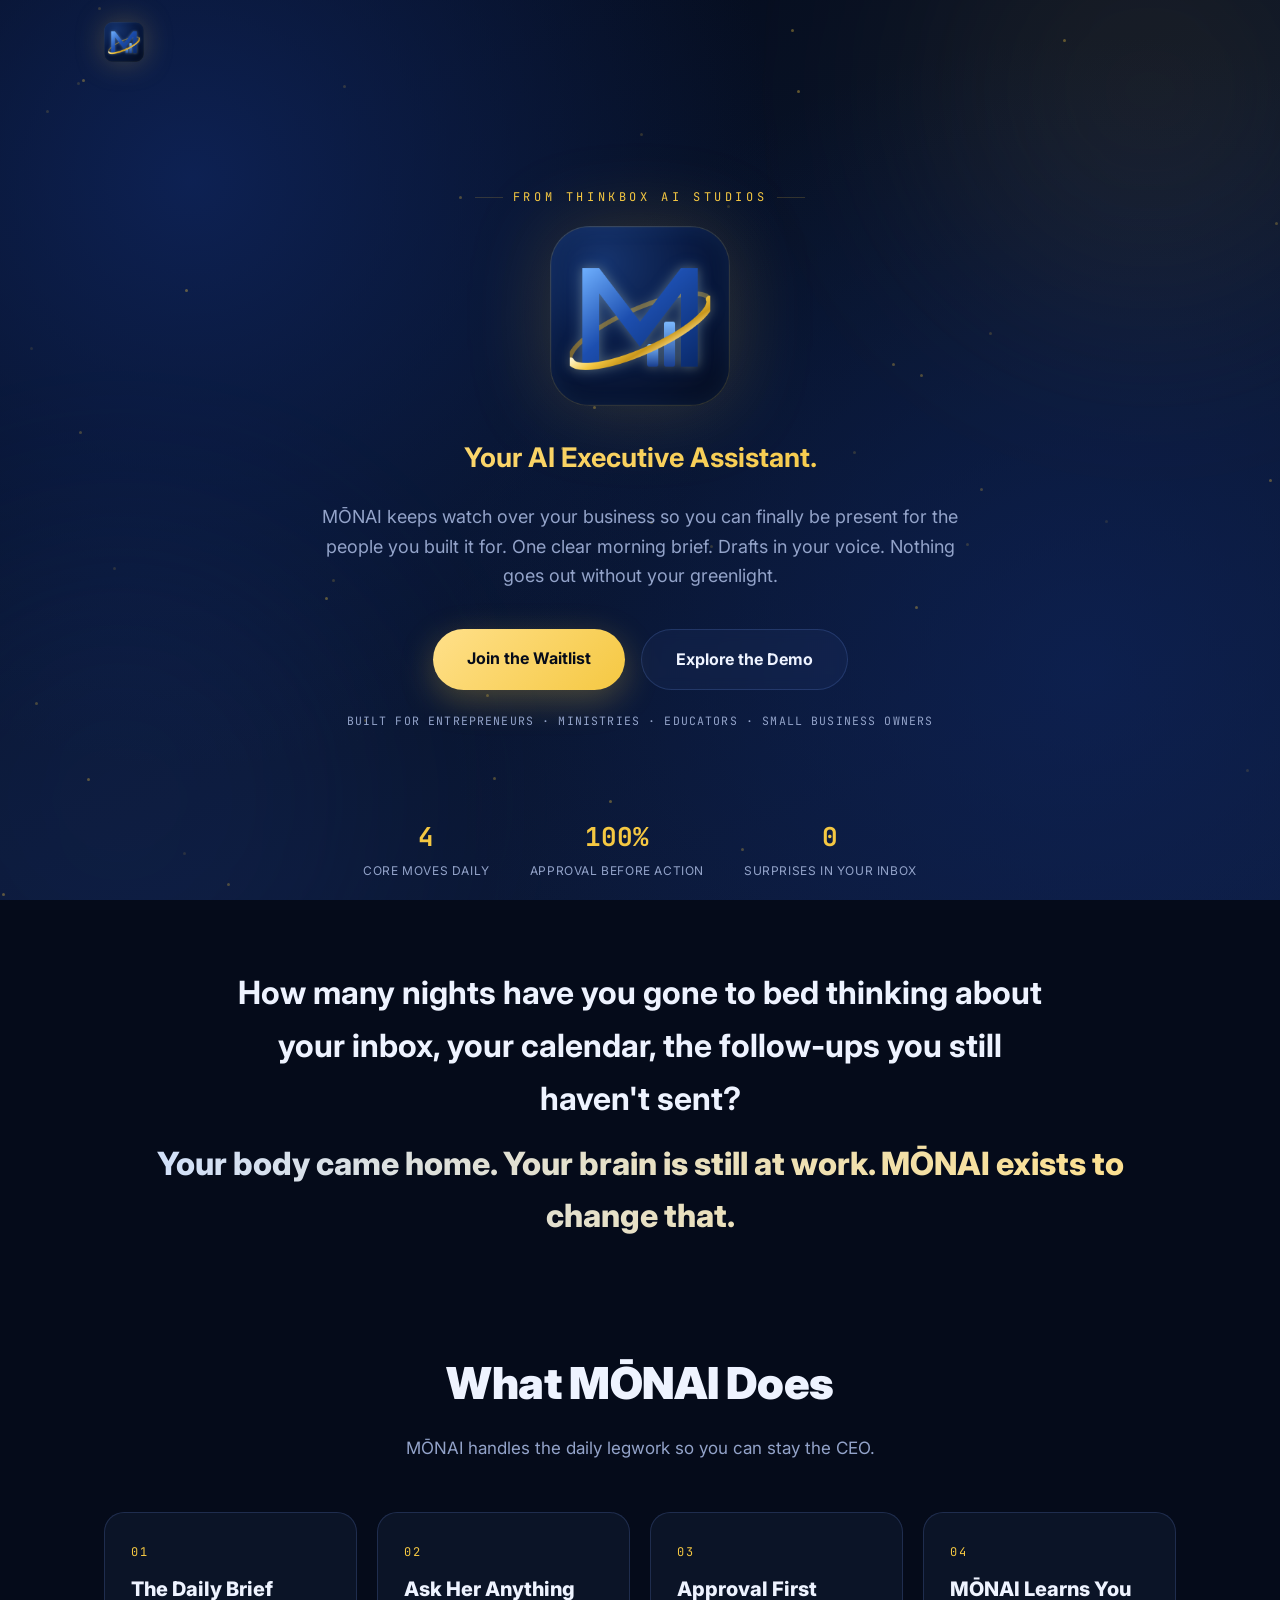
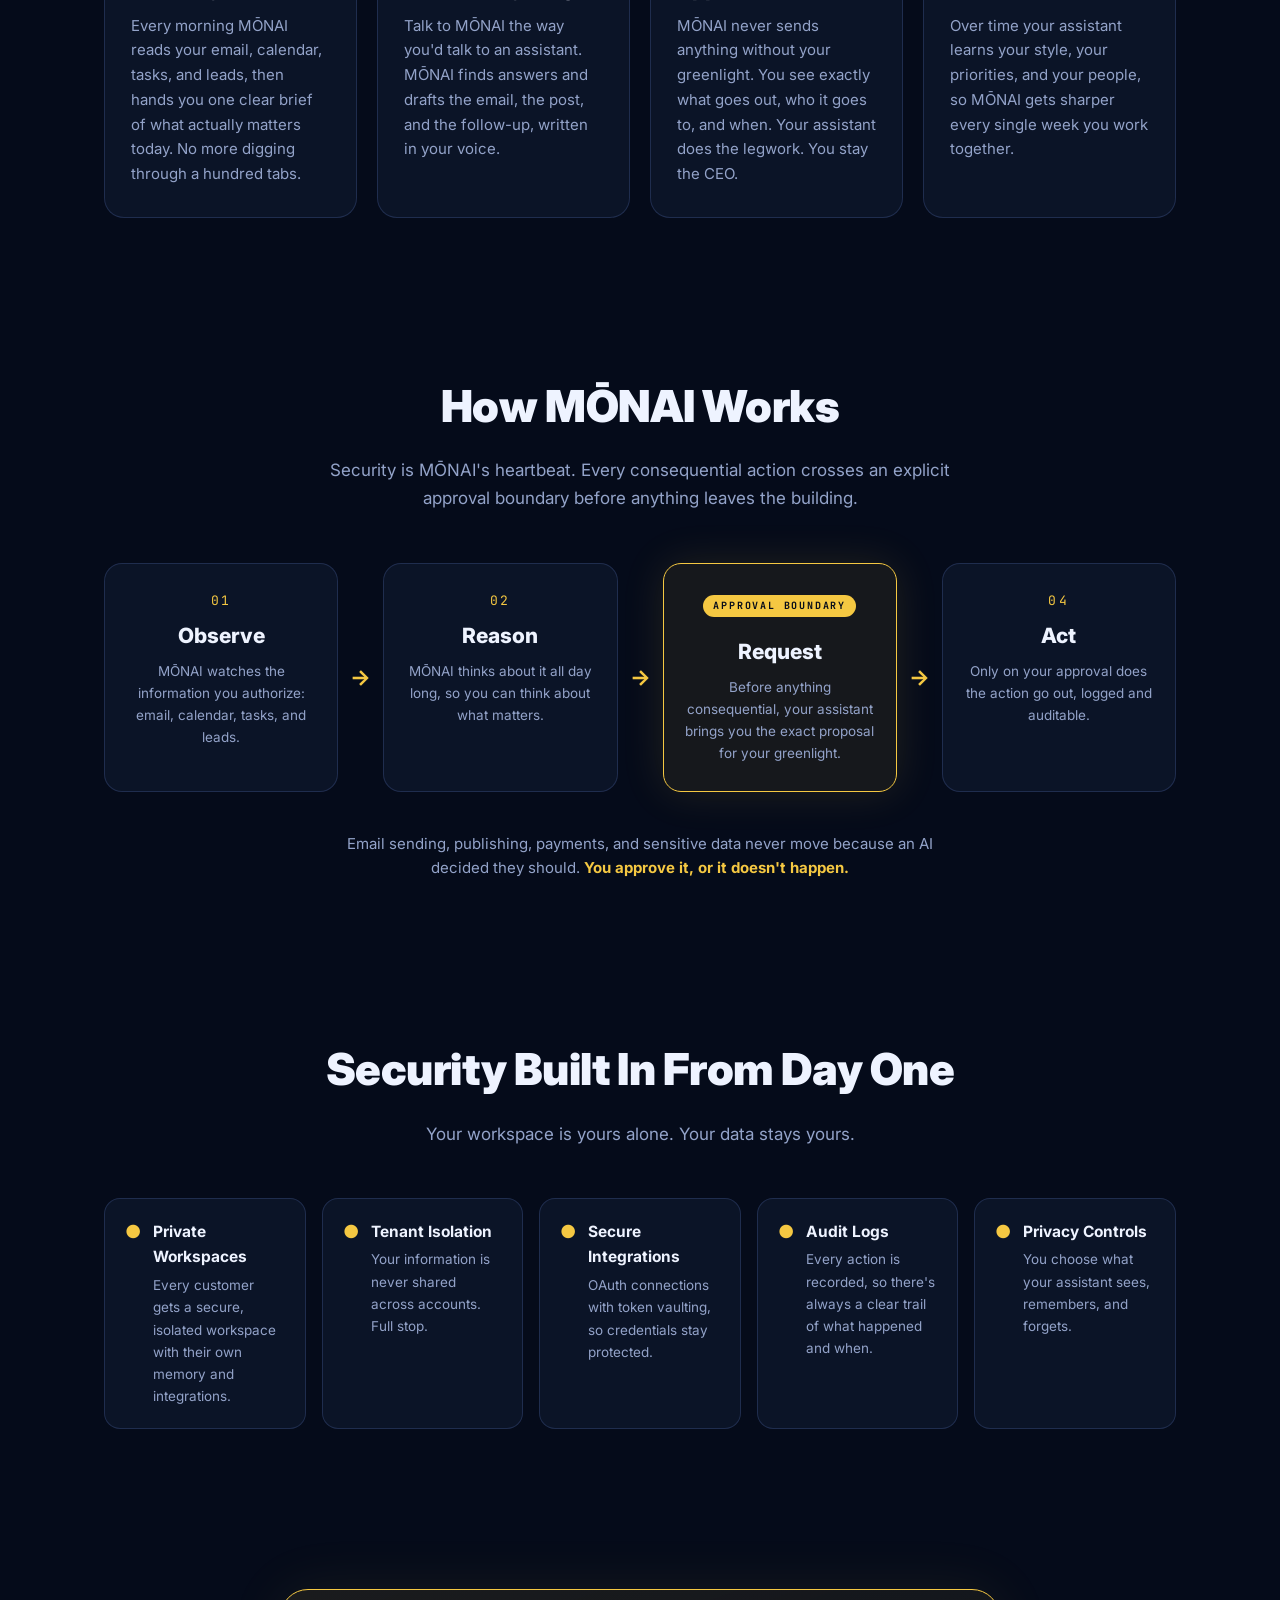
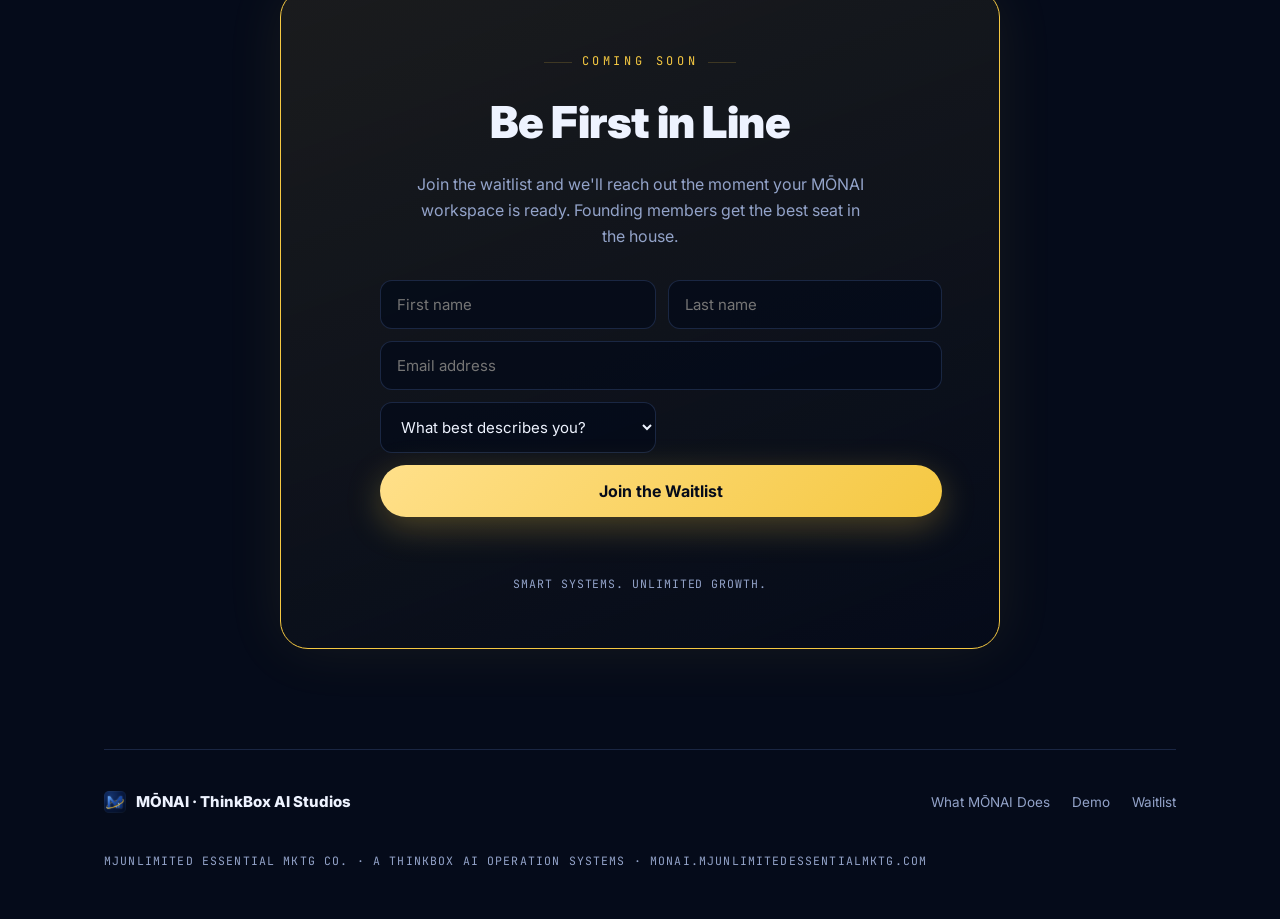
==== commit 4c5816ba: "MŌNAI copy: replace she/her pronouns with MŌNAI / the assistant" ====
--- a/index.html
+++ b/index.html
@@ -6,7 +6,7 @@
   <meta name="description" content="MŌNAI is your AI executive assistant. One clear morning brief, drafts in your voice, and nothing goes out without your greenlight. From ThinkBox AI Studios." />
   <meta name="theme-color" content="#050b1a" />
   <meta property="og:title" content="MŌNAI | Your AI Executive Assistant" />
-  <meta property="og:description" content="She keeps watch over your business so you can be present for the people you built it for. Nothing goes out without your greenlight." />
+  <meta property="og:description" content="MŌNAI keeps watch over your business so you can be present for the people you built it for. Nothing goes out without your greenlight." />
   <meta property="og:type" content="website" />
   <meta property="og:url" content="https://monai.mjunlimitedessentialmktg.com/" />
   <meta property="og:image" content="https://monai.mjunlimitedessentialmktg.com/monai-icon-512.png" />
@@ -16,7 +16,7 @@
   <link rel="apple-touch-icon" sizes="180x180" href="/monai-icon-180.png" />
   <link rel="preconnect" href="https://fonts.googleapis.com" />
   <link rel="preconnect" href="https://fonts.gstatic.com" crossorigin />
-  <link href="https://fonts.googleapis.com/css2?family=Fraunces:ital,opsz,wght@0,9..144,300..700;1,9..144,300..700&family=Manrope:wght@400..800&family=JetBrains+Mono:wght@400;500;600&display=swap" rel="stylesheet" />
+  <link href="https://fonts.googleapis.com/css2?family=Inter:wght@300;400;500;600;700;800;900&family=JetBrains+Mono:wght@400;500;600&display=swap" rel="stylesheet" />
   <style>
     :root {
       --bg: #050b1a;
@@ -25,1234 +25,458 @@
       --navy-deep: #071229;
       --ink: #eef3ff;
       --muted: #93a3c9;
-      --muted-2: #6f7fa6;
       --gold: #f5c842;
       --gold-soft: #ffe08a;
-      --gold-deep: #c9971c;
-      --blue: #4c98ff;
       --line: rgba(245, 200, 66, 0.18);
-      --line-blue: rgba(120, 160, 255, 0.16);
-      --card: rgba(120, 160, 255, 0.05);
-      --card-2: rgba(120, 160, 255, 0.09);
-      --glass: rgba(7, 18, 41, 0.62);
-      --serif: 'Fraunces', 'Iowan Old Style', 'Palatino Linotype', Georgia, serif;
-      --sans: 'Manrope', 'Inter', system-ui, -apple-system, sans-serif;
-      --mono: 'JetBrains Mono', ui-monospace, SFMono-Regular, Menlo, monospace;
-      --radius: 22px;
-      --ease: cubic-bezier(.22, 1, .36, 1);
-    }
-    @property --a { syntax: '<angle>'; inherits: false; initial-value: 0deg; }
-
+      --line-blue: rgba(120, 160, 255, 0.18);
+      --card: rgba(120, 160, 255, 0.06);
+      --mono: 'JetBrains Mono', monospace;
+    }
     * { margin: 0; padding: 0; box-sizing: border-box; }
-    html { scroll-behavior: smooth; -webkit-text-size-adjust: 100%; overflow-x: hidden; overflow-x: clip; }
+    html { scroll-behavior: smooth; }
     body {
       background: var(--bg);
       color: var(--ink);
-      font-family: var(--sans);
+      font-family: 'Inter', system-ui, sans-serif;
       line-height: 1.65;
-      overflow-x: clip;
-      -webkit-font-smoothing: antialiased;
+      overflow-x: hidden;
     }
     ::selection { background: var(--gold); color: #050b1a; }
-    a { color: inherit; }
-    button { font-family: inherit; }
-    img, svg { display: block; }
-
-    .wrap { max-width: 1160px; margin: 0 auto; padding: 0 24px; }
-    @media (max-width: 560px) { .wrap { padding: 0 16px; } }
-
-    /* ───────────────────────── background ───────────────────────── */
+
+    .wrap { max-width: 1120px; margin: 0 auto; padding: 0 24px; }
+
+    /* ── animated background ── */
     .bg-fixed {
-      position: fixed; inset: 0; z-index: 0; overflow: hidden; pointer-events: none;
+      position: fixed; inset: 0; z-index: 0; overflow: hidden;
       background:
-        radial-gradient(ellipse 70% 55% at 18% 8%, rgba(14, 35, 88, 0.95), transparent 62%),
-        radial-gradient(ellipse 55% 45% at 88% 82%, rgba(14, 35, 88, 0.7), transparent 60%),
+        radial-gradient(circle at 15% 20%, rgba(14, 35, 88, 0.9), transparent 45%),
+        radial-gradient(circle at 85% 75%, rgba(14, 35, 88, 0.7), transparent 50%),
         linear-gradient(160deg, #050b1a 0%, #071229 45%, #0d1b3d 100%);
     }
-    .bg-grid {
-      position: absolute; inset: 0;
-      background-image:
-        linear-gradient(rgba(120, 160, 255, 0.07) 1px, transparent 1px),
-        linear-gradient(90deg, rgba(120, 160, 255, 0.07) 1px, transparent 1px);
-      background-size: 72px 72px;
-      -webkit-mask-image: radial-gradient(ellipse 75% 60% at 50% 0%, #000 0%, transparent 72%);
-      mask-image: radial-gradient(ellipse 75% 60% at 50% 0%, #000 0%, transparent 72%);
-    }
-    .aurora {
-      position: absolute; left: -20%; right: -20%; top: -30%; height: 70%;
-      background: linear-gradient(100deg, transparent 20%, rgba(76, 152, 255, 0.10) 40%, rgba(245, 200, 66, 0.10) 55%, transparent 75%);
-      filter: blur(70px); transform: rotate(-8deg);
-      animation: auroraMove 18s ease-in-out infinite alternate;
-    }
-    @keyframes auroraMove { from { transform: rotate(-8deg) translateX(-6%); } to { transform: rotate(-6deg) translateX(6%); } }
     .orb { position: absolute; border-radius: 50%; filter: blur(110px); opacity: 0.55; }
-    .orb-gold { width: 480px; height: 480px; background: rgba(245, 200, 66, 0.15); top: -160px; right: -120px; animation: drift1 22s ease-in-out infinite; }
-    .orb-blue { width: 560px; height: 560px; background: rgba(70, 120, 255, 0.17); bottom: -180px; left: -160px; animation: drift2 26s ease-in-out infinite; }
+    .orb-gold { width: 460px; height: 460px; background: rgba(245, 200, 66, 0.14); top: -140px; right: -100px; animation: drift1 22s ease-in-out infinite; }
+    .orb-blue { width: 520px; height: 520px; background: rgba(70, 120, 255, 0.16); bottom: -160px; left: -140px; animation: drift2 26s ease-in-out infinite; }
     @keyframes drift1 { 0%,100% { transform: translate(0,0); } 50% { transform: translate(-40px, 50px); } }
     @keyframes drift2 { 0%,100% { transform: translate(0,0); } 50% { transform: translate(50px, -40px); } }
+
     .starfield { position: absolute; inset: 0; }
     .star {
       position: absolute; width: 3px; height: 3px; border-radius: 50%;
-      background: rgba(245, 200, 66, 0.6); animation: twinkle 3.5s ease-in-out infinite;
-    }
-    .star.blue { background: rgba(140, 180, 255, 0.7); }
-    @keyframes twinkle { 0%,100% { opacity: 0.12; transform: scale(.8); } 50% { opacity: 0.95; transform: scale(1.15); } }
-    .meteor {
-      position: absolute; width: 180px; height: 1px; top: 0; left: 0;
-      background: linear-gradient(90deg, rgba(255, 224, 138, 0), rgba(255, 224, 138, 0.9));
-      transform: rotate(28deg); opacity: 0; animation: meteor 1.6s ease-out forwards;
-    }
-    @keyframes meteor { 0% { opacity: 0; transform: rotate(28deg) translateX(0); } 12% { opacity: 1; } 100% { opacity: 0; transform: rotate(28deg) translateX(520px); } }
-    .bg-noise {
-      position: absolute; inset: 0; opacity: 0.045; mix-blend-mode: overlay;
-      background-image: url("data:image/svg+xml;utf8,<svg xmlns='http://www.w3.org/2000/svg' width='160' height='160'><filter id='n'><feTurbulence type='fractalNoise' baseFrequency='0.9' numOctaves='2' stitchTiles='stitch'/></filter><rect width='100%25' height='100%25' filter='url(%23n)'/></svg>");
-    }
-
-    /* ───────────────────────── cinematic layer ───────────────────────── */
-    #cosmos { position: absolute; inset: 0; width: 100%; height: 100%; display: block; }
-    .rays {
-      position: absolute; left: 50%; top: -48vh; width: 170vw; height: 170vw; max-width: 2400px; max-height: 2400px;
-      transform: translateX(-50%); border-radius: 50%; pointer-events: none; opacity: .6;
-      background: conic-gradient(from 0deg at 50% 50%,
-        transparent 0deg, rgba(245,200,66,.11) 7deg, transparent 15deg,
-        transparent 58deg, rgba(76,152,255,.10) 68deg, transparent 78deg,
-        transparent 148deg, rgba(245,200,66,.09) 158deg, transparent 168deg,
-        transparent 246deg, rgba(76,152,255,.09) 258deg, transparent 270deg,
-        transparent 318deg, rgba(245,200,66,.07) 326deg, transparent 334deg, transparent 360deg);
-      -webkit-mask: radial-gradient(circle at 50% 50%, #000 0%, rgba(0,0,0,.55) 28%, transparent 60%);
-      mask: radial-gradient(circle at 50% 50%, #000 0%, rgba(0,0,0,.55) 28%, transparent 60%);
-      animation: raysSpin 110s linear infinite;
-    }
-    @keyframes raysSpin { to { transform: translateX(-50%) rotate(360deg); } }
-    .vignette { position: absolute; inset: 0; pointer-events: none; background: radial-gradient(ellipse 85% 75% at 50% 42%, transparent 52%, rgba(2, 6, 16, .8) 100%); }
-    .flare { position: absolute; top: 13%; right: 6%; width: 560px; max-width: 70vw; height: 2px; pointer-events: none; transform: rotate(-16deg); opacity: .5;
-      background: linear-gradient(90deg, transparent, rgba(255,240,190,.6), transparent); filter: blur(1px); animation: flarePulse 9s ease-in-out infinite; }
-    .flare::after { content: ''; position: absolute; left: 50%; top: 50%; width: 160px; height: 160px; transform: translate(-50%,-50%); border-radius: 50%;
-      background: radial-gradient(circle, rgba(255,240,190,.6), rgba(245,200,66,.14) 35%, transparent 70%); filter: blur(6px); }
-    @keyframes flarePulse { 0%,100% { opacity: .3; } 50% { opacity: .75; } }
-
-    /* cinematic intro */
-    .intro { position: fixed; inset: 0; z-index: 200; background: #02060f; display: grid; place-items: center; transition: opacity .9s var(--ease), transform .9s var(--ease), visibility 0s .9s; }
-    .intro .bar { position: absolute; left: 0; right: 0; height: 12vh; background: #000; }
-    .intro .bar.top { top: 0; } .intro .bar.bottom { bottom: 0; }
-    .intro-center { display: grid; justify-items: center; gap: 14px; transform: translateY(6px); }
-    .intro-mark { width: min(38vw, 190px); height: min(38vw, 190px); animation: introMark 1.4s var(--ease) both; filter: drop-shadow(0 0 40px rgba(245,200,66,.35)) drop-shadow(0 0 30px rgba(76,152,255,.35)); }
-    @keyframes introMark { 0% { opacity: 0; transform: scale(.55) rotateY(-70deg); filter: blur(12px); } 60% { opacity: 1; } 100% { opacity: 1; transform: scale(1) rotateY(0); filter: blur(0); } }
-    .intro-word { font-family: var(--sans); font-weight: 800; font-size: clamp(30px, 7vw, 52px); letter-spacing: .28em; padding-left: .28em; line-height: 1.25; padding-top: 4px; }
-    .intro-word span { display: inline-block; animation: introLetter .7s var(--ease) both; padding-top: 4px;
-      background: linear-gradient(90deg, #fff3c4, var(--gold) 45%, var(--gold-soft)); -webkit-background-clip: text; background-clip: text; color: transparent; }
-    @keyframes introLetter { from { opacity: 0; transform: translateY(18px) rotateX(-70deg); filter: blur(6px); } to { opacity: 1; transform: none; filter: blur(0); } }
-    .intro-sub { font-family: var(--mono); font-size: 11px; letter-spacing: .4em; color: var(--muted); animation: introFade .8s .9s var(--ease) both; }
-    .intro-sweep { position: absolute; inset: 0; pointer-events: none; background: linear-gradient(100deg, transparent 30%, rgba(255,240,190,.10) 50%, transparent 70%); transform: translateX(-100%); animation: introSweep 1.4s .5s var(--ease) both; }
-    @keyframes introSweep { to { transform: translateX(100%); } }
-    @keyframes introFade { from { opacity: 0; } to { opacity: 1; } }
-    .intro.done { opacity: 0; transform: scale(1.12); visibility: hidden; pointer-events: none; }
-    body.intro-on main { transform: scale(1.035); transform-origin: 50% 20%; }
-    main { transition: transform 1.4s var(--ease); }
-
-    /* 3D tilt + depth */
-    .grid, .flow, .sec-grid, .hero-visual, .foot { perspective: 1200px; }
-    .card, .step, .sec-item { transform-style: preserve-3d; }
-    .card.in, .step.in, .sec-item.in { transform: rotateX(var(--rx, 0deg)) rotateY(var(--ry, 0deg)); }
-    .card:hover { transform: translateY(-6px) rotateX(var(--rx, 0deg)) rotateY(var(--ry, 0deg)); }
-    .step:hover { transform: translateY(-5px) rotateX(var(--rx, 0deg)) rotateY(var(--ry, 0deg)); }
-    .sec-item:hover { transform: translateY(-4px) rotateX(var(--rx, 0deg)) rotateY(var(--ry, 0deg)); }
-    .card > *, .step > * { transform: translateZ(18px); }
-    .brief-float { animation: floaty 7s ease-in-out infinite; transform-style: preserve-3d; }
-    .brief { animation: none; transform: rotateX(var(--rx, 0deg)) rotateY(var(--ry, 0deg)); transform-style: preserve-3d; transition: transform .25s ease-out, box-shadow .25s; will-change: transform; }
-    .brief::after { content: ''; position: absolute; inset: 0; border-radius: inherit; pointer-events: none; opacity: 0; transition: opacity .3s;
-      background: radial-gradient(360px circle at var(--gx, 50%) var(--gy, 50%), rgba(255,240,190,.16), transparent 55%); }
-    .hero-visual:hover .brief::after { opacity: 1; }
-    .brief-top, .brief-foot { transform: translateZ(26px); }
-    .brief-stats { transform: translateZ(40px); }
-    .brief-item { transform: translateZ(64px); box-shadow: 0 18px 40px rgba(0,0,0,.35); }
-    .mark-coin { position: absolute; right: -4%; top: -14%; width: 74%; opacity: .2; pointer-events: none; perspective: 900px; }
-    .mark-coin .mark { width: 100%; height: auto; animation: coin 28s linear infinite; transform-style: preserve-3d; filter: drop-shadow(0 0 30px rgba(245,200,66,.35)); }
-    @keyframes coin { from { transform: rotateY(0deg); } to { transform: rotateY(360deg); } }
-    .hero h1 { perspective: 700px; }
-    .hero h1 .w { display: inline-block; animation: wordIn 1s var(--ease) both; transform-origin: 50% 100%; }
-    .hero h1 .w:nth-child(1) { animation-delay: .15s; } .hero h1 .w:nth-child(2) { animation-delay: .3s; }
-    .hero h1 .w:nth-child(4) { animation-delay: .45s; } .hero h1 .w:nth-child(5) { animation-delay: .6s; }
-    @keyframes wordIn { from { opacity: 0; transform: translateY(46px) rotateX(-70deg); filter: blur(10px); } to { opacity: 1; transform: none; filter: blur(0); } }
-    .hero-copy { transform: translateY(calc(var(--sy, 0) * -0.05px)); }
-    .hero-visual { transform: translateY(calc(var(--sy, 0) * -0.12px)); }
-    .reveal { filter: blur(8px); }
-    .reveal.in { filter: blur(0); }
-    .reveal { transition: opacity .9s var(--ease), transform .9s var(--ease), filter .9s var(--ease); }
-    @media (prefers-reduced-motion: reduce) { .intro { display: none; } .hero h1 .w { animation: none; } .reveal { filter: none; } }
-
-    /* gold chrome text + iridescent (ported mechanism, navy/gold palette) */
-    .chrome {
-      background: linear-gradient(100deg, #8a6512 0%, #fff3c4 18%, #d4a92c 30%, #ffffff 42%, #9a7414 55%, #ffe08a 68%, #d4a92c 80%, #fff8dc 92%, #8a6512 100%);
-      background-size: 250% 100%; -webkit-background-clip: text; background-clip: text; color: transparent;
-      animation: chrome 6s linear infinite; position: relative;
-    }
-    @keyframes chrome { to { background-position: -250% 0; } }
-    .chrome::after {
-      content: attr(data-text); position: absolute; inset: 0; pointer-events: none;
-      background: linear-gradient(120deg, transparent 40%, rgba(255,255,255,.95) 50%, transparent 60%); background-size: 300% 100%;
-      -webkit-background-clip: text; background-clip: text; color: transparent; animation: shine 4.5s ease-in-out infinite;
-    }
-    @keyframes shine { 0% { background-position: 150% 0; } 60%, 100% { background-position: -150% 0; } }
-    .irid { background: linear-gradient(90deg, #cfe0ff, var(--gold-soft), var(--gold), #4c98ff, #cfe0ff); background-size: 300% 100%; -webkit-background-clip: text; background-clip: text; color: transparent; animation: irid 9s linear infinite; }
-    @keyframes irid { to { background-position: 300% 0; } }
-
-    /* band glow: blurred conic gradient turning behind a section */
-    .band { position: relative; overflow: hidden; }
-    .band-glow { position: absolute; inset: -25%; pointer-events: none; opacity: .16; will-change: transform;
-      background: conic-gradient(from 180deg at 50% 50%, #0e2358, #f5c842, #4c98ff, #0e2358, #c9971c, #2b5cc7, #0e2358);
-      filter: blur(120px); animation: spinBand 40s linear infinite; }
-    @keyframes spinBand { to { transform: rotate(360deg); } }
-    .band > .wrap { position: relative; }
-
-    /* loader bar in the intro */
-    .intro-bar { width: min(320px, 60vw); height: 1px; background: rgba(255,255,255,.12); margin-top: 22px; position: relative; overflow: hidden; }
-    .intro-bar i { position: absolute; inset: 0; transform-origin: left; transform: scaleX(0); background: linear-gradient(90deg, #4c98ff, var(--gold-soft), var(--gold), #fff8dc); }
-    .intro-pct { margin-top: 12px; font-family: var(--mono); font-size: 10.5px; letter-spacing: .3em; color: var(--muted-2); }
-
-    /* pinned film: the ORRA section scrubs with scroll on desktop */
-    .orra .stage { position: relative; }
-    .orra-scene { display: none; position: absolute; inset: 0; width: 100%; height: 100%; pointer-events: none; }
-    .orra.pinned { height: 300vh; padding: 0; }
-    .orra.pinned .stage { position: sticky; top: 0; height: 100vh; display: flex; align-items: center; overflow: hidden; }
-    .orra.pinned .stage > .wrap { width: 100%; position: relative; }
-    .orra.pinned .orra-scene { display: block; }
-    .orra.pinned .packet { animation: none; transition: left .15s linear; }
-    .orra.pinned .step { transition: transform .5s var(--ease), border-color .5s, opacity .5s, box-shadow .5s; }
-    .orra.pinned .step.dim { opacity: .42; transform: scale(.97); }
-    .orra.pinned .step.active { opacity: 1; transform: translateY(-8px) scale(1.04); border-color: rgba(245,200,66,.7); box-shadow: 0 30px 60px rgba(0,0,0,.45), 0 0 50px rgba(245,200,66,.12); }
-    .orra.pinned .step.gate.approved .node { box-shadow: 0 0 0 10px rgba(245,200,66,.18), 0 0 60px rgba(245,200,66,.55); }
-    .orra.pinned .orra-note { opacity: 0; transform: translateY(20px); transition: opacity .5s, transform .5s var(--ease); }
-    .orra.pinned .orra-note.show { opacity: 1; transform: none; }
-    .film-hint { display: none; position: absolute; left: 50%; bottom: 22px; transform: translateX(-50%); font-family: var(--mono); font-size: 10px; letter-spacing: .34em; color: var(--muted-2); text-transform: uppercase; }
-    .film-hint::after { content: ''; display: block; width: 1px; height: 40px; margin: 10px auto 0; background: linear-gradient(180deg, var(--gold), transparent); animation: drop 2s ease-in-out infinite; }
-    @keyframes drop { 50% { transform: translateY(8px); opacity: .3; } }
-    .orra.pinned .film-hint { display: block; }
-    .orra.pinned .film-hint.hide { opacity: 0; transition: opacity .4s; }
-
-    /* scroll progress */
-    .progress { position: fixed; top: 0; left: 0; height: 2px; width: 0; z-index: 60; background: linear-gradient(90deg, var(--gold-soft), var(--gold)); box-shadow: 0 0 12px rgba(245,200,66,.6); }
-
-    header, main, section, footer { position: relative; z-index: 1; }
-    section[id] { scroll-margin-top: 84px; }
-
-    /* ───────────────────────── logo ───────────────────────── */
-    .mark { width: 44px; height: 44px; overflow: visible; filter: drop-shadow(0 0 10px rgba(76,152,255,.35)) drop-shadow(0 0 6px rgba(245,200,66,.18)); }
-    .lockup { display: inline-flex; align-items: center; gap: 12px; text-decoration: none; }
-    .wordmark { display: flex; flex-direction: column; line-height: 1; }
-    .wordmark .wm {
-      font-family: var(--sans); font-weight: 800; font-size: 19px; letter-spacing: 0.2em; line-height: 1.25; padding-top: 2px;
-      background: linear-gradient(90deg, #fff3c4, var(--gold) 45%, var(--gold-soft));
-      -webkit-background-clip: text; background-clip: text; color: transparent;
-    }
-    .wordmark .wm-sub { font-family: var(--mono); font-size: 8.5px; letter-spacing: 0.32em; color: var(--muted); margin-top: 5px; text-transform: uppercase; }
-
-    /* ───────────────────────── nav ───────────────────────── */
-    header { position: sticky; top: 0; z-index: 50; transition: background .3s, border-color .3s, backdrop-filter .3s; border-bottom: 1px solid transparent; }
-    header.scrolled { background: rgba(5, 11, 26, 0.72); backdrop-filter: blur(14px); -webkit-backdrop-filter: blur(14px); border-bottom-color: var(--line-blue); }
-    nav { display: flex; align-items: center; justify-content: space-between; padding: 16px 0; }
-    .nav-links { display: flex; align-items: center; gap: 30px; }
-    .nav-links a { color: var(--muted); text-decoration: none; font-size: 14px; font-weight: 700; transition: color .2s; position: relative; }
-    .nav-links a:not(.nav-cta)::after { content: ''; position: absolute; left: 0; right: 100%; bottom: -5px; height: 1px; background: var(--gold); transition: right .3s var(--ease); }
-    .nav-links a:not(.nav-cta):hover { color: var(--ink); }
-    .nav-links a:not(.nav-cta):hover::after { right: 0; }
+      background: rgba(245, 200, 66, 0.55); animation: twinkle 3.5s ease-in-out infinite;
+    }
+    @keyframes twinkle { 0%,100% { opacity: 0.15; } 50% { opacity: 0.9; } }
+
+    header, section, footer { position: relative; z-index: 1; }
+
+    /* ── nav ── */
+    nav {
+      display: flex; align-items: center; justify-content: space-between;
+      padding: 20px 0;
+    }
+    .brand { display: flex; align-items: center; gap: 12px; text-decoration: none; }
+    .brand img { height: 40px; width: auto; filter: drop-shadow(0 0 14px rgba(245,200,66,0.25)); }
+    .nav-links { display: flex; align-items: center; gap: 28px; }
+    .nav-links a { color: var(--muted); text-decoration: none; font-size: 14px; font-weight: 600; transition: color .2s; }
+    .nav-links a:hover { color: var(--ink); }
     .nav-cta {
       color: #050b1a !important; background: linear-gradient(135deg, var(--gold-soft), var(--gold));
-      padding: 10px 22px; border-radius: 999px; font-weight: 800;
+      padding: 10px 22px; border-radius: 999px; font-weight: 700;
       box-shadow: 0 6px 24px rgba(245,200,66,0.22);
       transition: transform .2s, box-shadow .2s;
     }
     .nav-cta:hover { transform: translateY(-2px); box-shadow: 0 10px 30px rgba(245,200,66,0.32); }
-    .burger { display: none; width: 44px; height: 44px; border: 1px solid var(--line-blue); background: var(--card); border-radius: 12px; cursor: pointer; align-items: center; justify-content: center; flex-direction: column; gap: 5px; }
-    .burger span { width: 18px; height: 2px; background: var(--ink); border-radius: 2px; transition: transform .3s, opacity .3s; }
-    .menu-open .burger span:nth-child(1) { transform: translateY(7px) rotate(45deg); }
-    .menu-open .burger span:nth-child(2) { opacity: 0; }
-    .menu-open .burger span:nth-child(3) { transform: translateY(-7px) rotate(-45deg); }
-    .mobile-menu {
-      display: none; position: fixed; inset: 0; z-index: 40; background: rgba(5, 11, 26, 0.94); backdrop-filter: blur(16px);
-      padding: 110px 28px 40px; flex-direction: column; gap: 6px;
-    }
-    .menu-open .mobile-menu { display: flex; }
-    .mobile-menu a { text-decoration: none; color: var(--ink); font-family: var(--serif); font-size: 34px; font-weight: 500; padding: 14px 0; border-bottom: 1px solid var(--line-blue); }
-    .mobile-menu a.mm-cta { margin-top: 22px; border: none; text-align: center; background: linear-gradient(135deg, var(--gold-soft), var(--gold)); color: #050b1a; border-radius: 999px; font-family: var(--sans); font-weight: 800; font-size: 17px; padding: 16px; }
-    @media (max-width: 820px) { .nav-links { display: none; } .burger { display: flex; } }
-    body.menu-open { overflow: hidden; }
-
-    /* ───────────────────────── reveal ───────────────────────── */
-    .reveal { opacity: 0; transform: translateY(28px); transition: opacity .9s var(--ease), transform .9s var(--ease); }
+    @media (max-width: 760px) { .nav-links a:not(.nav-cta) { display: none; } }
+
+    /* ── reveal animation ── */
+    .reveal { opacity: 0; transform: translateY(28px); transition: opacity .8s ease, transform .8s ease; }
     .reveal.in { opacity: 1; transform: translateY(0); }
     .reveal-delay-1.in { transition-delay: .1s; }
     .reveal-delay-2.in { transition-delay: .22s; }
     .reveal-delay-3.in { transition-delay: .34s; }
     .reveal-delay-4.in { transition-delay: .46s; }
 
-    /* ───────────────────────── typography ───────────────────────── */
+    /* ── hero ── */
+    .hero { text-align: center; padding: 96px 0 70px; }
+    .hero-logo { display: flex; justify-content: center; margin-bottom: 30px; }
+    .hero-logo img { max-width: 420px; width: 88%; filter: drop-shadow(0 0 40px rgba(245,200,66,0.18)); animation: floaty 6s ease-in-out infinite; }
+    @keyframes floaty { 0%,100% { transform: translateY(0); } 50% { transform: translateY(-8px); } }
     .kicker {
       font-family: var(--mono); font-size: 12px; letter-spacing: 0.3em;
-      color: var(--gold); text-transform: uppercase;
+      color: var(--gold); text-transform: uppercase; margin-bottom: 18px;
       display: inline-flex; align-items: center; gap: 10px;
     }
-    .kicker::before { content: ''; width: 28px; height: 1px; background: var(--gold); opacity: .6; }
-    .kicker.center::after { content: ''; width: 28px; height: 1px; background: var(--gold); opacity: .6; }
-    h2 {
-      font-family: var(--serif); font-weight: 500; font-size: clamp(34px, 5vw, 54px);
-      letter-spacing: -0.015em; line-height: 1.08; font-variation-settings: 'opsz' 144;
-    }
-    h2 em { font-style: italic; color: var(--gold-soft); font-weight: 400; }
-    .sec-head { text-align: center; max-width: 720px; margin: 0 auto 56px; }
-    .sec-head .kicker { margin-bottom: 18px; }
-    .h-sub { color: var(--muted); font-size: 17px; margin: 16px auto 0; max-width: 600px; }
-
-    /* ───────────────────────── hero ───────────────────────── */
-    .hero { padding: 56px 0 40px; }
-    .hero-grid { display: grid; grid-template-columns: 1.05fr 0.95fr; gap: 48px; align-items: center; }
-    .hero-copy .kicker { margin-bottom: 26px; }
-    .hero h1 {
-      font-family: var(--serif); font-weight: 400; letter-spacing: -0.02em; line-height: 1.02;
-      font-size: clamp(46px, 7vw, 86px); font-variation-settings: 'opsz' 144;
-    }
-    .hero h1 .ai { font-weight: 600; }
-    .hero h1 .ex { font-style: italic; font-weight: 300; padding-right: .06em; }
+    .kicker::before, .kicker::after { content: ''; width: 28px; height: 1px; background: var(--line); }
+    .hero .tag {
+      font-size: clamp(19px, 2.8vw, 27px); font-weight: 700; margin-top: 6px;
+      background: linear-gradient(90deg, var(--gold-soft), var(--gold) 40%, var(--gold-soft));
+      -webkit-background-clip: text; background-clip: text; color: transparent;
+      background-size: 200% auto; animation: shimmer 5s linear infinite;
+    }
     @keyframes shimmer { to { background-position: 200% center; } }
-    .hero p.lede { max-width: 560px; margin: 26px 0 0; color: var(--muted); font-size: 18.5px; }
-    .hero-ctas { display: flex; gap: 14px; margin-top: 36px; flex-wrap: wrap; align-items: center; }
+    .hero p.lede { max-width: 640px; margin: 22px auto 0; color: var(--muted); font-size: 18px; }
+    .hero-ctas { display: flex; gap: 16px; justify-content: center; margin-top: 38px; flex-wrap: wrap; }
     .btn {
-      display: inline-flex; align-items: center; gap: 10px; padding: 16px 30px; border-radius: 999px;
-      font-weight: 800; font-size: 15.5px; text-decoration: none; transition: transform .2s var(--ease), box-shadow .25s;
-      position: relative; cursor: pointer; border: none; letter-spacing: .01em;
+      display: inline-block; padding: 16px 34px; border-radius: 999px;
+      font-weight: 700; font-size: 16px; text-decoration: none; transition: transform .18s, box-shadow .22s;
+      position: relative;
     }
     .btn:hover { transform: translateY(-3px); }
-    .btn-gold { background: linear-gradient(135deg, var(--gold-soft), var(--gold)); color: #050b1a; box-shadow: 0 10px 34px rgba(245, 200, 66, 0.28); overflow: hidden; }
-    .btn-gold::after { content: ''; position: absolute; top: 0; left: -80%; width: 50%; height: 100%; background: linear-gradient(100deg, transparent, rgba(255,255,255,.55), transparent); transform: skewX(-20deg); transition: left .6s var(--ease); }
-    .btn-gold:hover::after { left: 130%; }
-    .btn-gold:hover { box-shadow: 0 14px 40px rgba(245, 200, 66, 0.42); }
-    .btn-ghost { border: 1px solid var(--line-blue); color: var(--ink); background: rgba(120,160,255,0.06); backdrop-filter: blur(6px); }
-    .btn-ghost:hover { border-color: var(--gold); background: rgba(245,200,66,0.06); }
-    .btn svg { width: 16px; height: 16px; }
-    .hero-note { font-family: var(--mono); font-size: 11px; color: var(--muted); margin-top: 26px; letter-spacing: 0.12em; line-height: 1.9; }
-    .hero-note b { color: var(--gold); font-weight: 500; }
-
-    /* hero visual: brief card */
-    .hero-visual { position: relative; min-height: 520px; }
-    .halo {
-      position: absolute; inset: -10% -6%; border-radius: 50%; pointer-events: none;
-      background: radial-gradient(circle at 50% 40%, rgba(245,200,66,.14), transparent 55%);
-      filter: blur(20px);
-    }
-    .ring {
-      position: absolute; width: 112%; aspect-ratio: 1; left: 50%; top: 50%; transform: translate(-50%, -50%);
-      border-radius: 50%; pointer-events: none;
-      background: conic-gradient(from var(--a), transparent 0 70%, rgba(245,200,66,.5) 86%, transparent 100%);
-      -webkit-mask: radial-gradient(circle closest-side, transparent calc(100% - 2px), #000 calc(100% - 1.5px), #000 100%, transparent 100%);
-      mask: radial-gradient(circle closest-side, transparent calc(100% - 2px), #000 calc(100% - 1.5px), #000 100%, transparent 100%);
-      animation: spin 9s linear infinite; opacity: .8;
-    }
-    @keyframes spin { to { --a: 360deg; } }
-    .brief {
-      position: relative; border-radius: 26px; padding: 22px 22px 18px;
-      background: linear-gradient(165deg, rgba(20, 44, 100, 0.55), rgba(7, 18, 41, 0.85));
-      border: 1px solid rgba(120, 160, 255, 0.22);
-      box-shadow: 0 30px 80px rgba(0,0,0,.45), inset 0 1px 0 rgba(255,255,255,.06);
-      backdrop-filter: blur(16px); -webkit-backdrop-filter: blur(16px);
-      animation: floaty 7s ease-in-out infinite;
-    }
-    @keyframes floaty { 0%,100% { transform: translateY(0); } 50% { transform: translateY(-9px); } }
-    .brief-top { display: flex; align-items: center; justify-content: space-between; gap: 12px; }
-    .brief-title { font-family: var(--mono); font-size: 11px; letter-spacing: .2em; color: var(--gold); display: flex; align-items: center; gap: 9px; }
-    .live-dot { width: 8px; height: 8px; border-radius: 50%; background: var(--gold); box-shadow: 0 0 0 0 rgba(245,200,66,.6); animation: ping 2s infinite; }
-    @keyframes ping { 0% { box-shadow: 0 0 0 0 rgba(245,200,66,.6); } 100% { box-shadow: 0 0 0 10px rgba(245,200,66,0); } }
-    .brief-time { font-family: var(--mono); font-size: 11px; color: var(--muted); letter-spacing: .1em; }
-    .brief-stats { display: grid; grid-template-columns: repeat(3, 1fr); gap: 8px; margin-top: 16px; }
-    .bs { border: 1px solid var(--line-blue); background: rgba(5, 11, 26, 0.45); border-radius: 14px; padding: 10px 12px; }
-    .bs b { display: block; font-family: var(--serif); font-size: 26px; line-height: 1; font-weight: 500; color: var(--ink); }
-    .bs span { font-size: 11.5px; color: var(--muted); letter-spacing: .02em; }
-    .brief-item { margin-top: 14px; border-radius: 18px; border: 1px solid var(--line); background: rgba(245, 200, 66, 0.05); padding: 16px 16px 14px; position: relative; overflow: hidden; }
-    .brief-item.swap { animation: swapIn .5s var(--ease); }
-    @keyframes swapIn { from { opacity: 0; transform: translateY(10px); } to { opacity: 1; transform: none; } }
-    .bi-head { display: flex; justify-content: space-between; align-items: center; gap: 10px; flex-wrap: wrap; }
-    .bi-type { font-family: var(--mono); font-size: 10px; letter-spacing: .2em; color: var(--blue); }
-    .bi-gate { font-family: var(--mono); font-size: 9.5px; letter-spacing: .16em; color: #050b1a; background: var(--gold); padding: 3px 9px; border-radius: 999px; font-weight: 700; }
-    .bi-subject { font-weight: 800; font-size: 15px; margin-top: 10px; }
-    .bi-body { font-size: 13.5px; color: var(--muted); margin-top: 6px; line-height: 1.55; }
-    .bi-actions { display: flex; gap: 8px; margin-top: 14px; }
-    .bi-approve, .bi-edit { border-radius: 999px; padding: 9px 16px; font-size: 13px; font-weight: 800; cursor: pointer; transition: transform .15s, box-shadow .2s; }
-    .bi-approve { background: linear-gradient(135deg, var(--gold-soft), var(--gold)); color: #050b1a; border: none; box-shadow: 0 6px 18px rgba(245,200,66,.25); }
-    .bi-approve:hover { transform: translateY(-2px); box-shadow: 0 10px 24px rgba(245,200,66,.38); }
-    .bi-edit { background: transparent; border: 1px solid var(--line-blue); color: var(--ink); }
-    .bi-edit:hover { border-color: var(--gold); }
-    .bi-done { position: absolute; inset: 0; display: flex; align-items: center; justify-content: center; gap: 10px; font-weight: 800; font-size: 14px; color: var(--gold); background: rgba(7, 18, 41, 0.92); opacity: 0; pointer-events: none; transition: opacity .3s; }
-    .bi-done .chk { width: 26px; height: 26px; border-radius: 50%; background: var(--gold); color: #050b1a; display: inline-flex; align-items: center; justify-content: center; font-size: 15px; }
-    .brief-item.done .bi-done { opacity: 1; }
-    .brief-foot { display: flex; justify-content: space-between; align-items: center; gap: 12px; margin-top: 14px; font-size: 12.5px; color: var(--muted); flex-wrap: wrap; }
-    .brief-foot a { color: var(--gold); text-decoration: none; font-weight: 700; }
-    .brief-foot a:hover { text-decoration: underline; }
-    .brief-log { font-family: var(--mono); font-size: 10.5px; letter-spacing: .08em; color: var(--muted-2); }
-    @media (max-width: 980px) {
-      .hero-grid { grid-template-columns: 1fr; gap: 40px; }
-      .hero { padding-top: 36px; }
-      .hero-visual { min-height: 0; max-width: 560px; margin: 0 auto; width: 100%; }
-      .mark-coin { right: 2%; top: -8%; width: 46%; }
-      .halo { inset: 0; }
-      .ring { display: none; }
-    }
-    @media (max-width: 480px) { .brief { padding: 18px 16px 14px; } .brief-stats { gap: 6px; } .bs { padding: 9px 10px; } .bs b { font-size: 22px; } }
-
-    /* ───────────────────────── proof strip ───────────────────────── */
-    .proof { padding: 46px 0 30px; }
-    .proof-row {
-      display: grid; grid-template-columns: repeat(3, 1fr); max-width: 860px; margin: 0 auto;
-      border: 1px solid var(--line-blue); border-radius: 20px; background: var(--card); overflow: hidden;
-    }
-    .proof-item { text-align: center; padding: 22px 16px; position: relative; }
-    .proof-item + .proof-item::before { content: ''; position: absolute; left: 0; top: 20%; bottom: 20%; width: 1px; background: linear-gradient(180deg, transparent, var(--line), transparent); }
-    .proof-item .n { font-family: var(--serif); font-size: 40px; font-weight: 500; color: var(--gold); line-height: 1; font-variation-settings: 'opsz' 144; }
-    .proof-item .l { font-family: var(--mono); font-size: 10.5px; color: var(--muted); letter-spacing: 0.18em; margin-top: 8px; }
-    @media (max-width: 560px) { .proof-row { grid-template-columns: 1fr; } .proof-item + .proof-item::before { left: 20%; right: 20%; top: 0; bottom: auto; height: 1px; width: auto; background: linear-gradient(90deg, transparent, var(--line), transparent); } .proof-item { padding: 18px 12px; } }
-
-    /* ───────────────────────── problem ───────────────────────── */
-    .problem { padding: 80px 0 60px; text-align: center; position: relative; }
-    .problem .quote-mark { font-family: var(--serif); font-size: 140px; line-height: .6; color: var(--gold); opacity: .18; font-style: italic; margin-bottom: 10px; }
+    .btn-gold { background: linear-gradient(135deg, var(--gold-soft), var(--gold)); color: #050b1a; box-shadow: 0 10px 34px rgba(245, 200, 66, 0.28); }
+    .btn-gold:hover { box-shadow: 0 14px 40px rgba(245, 200, 66, 0.4); }
+    .btn-ghost { border: 1px solid var(--line-blue); color: var(--ink); background: rgba(120,160,255,0.05); backdrop-filter: blur(6px); }
+    .btn-ghost:hover { border-color: var(--gold); }
+    .hero-note { font-family: var(--mono); font-size: 11.5px; color: var(--muted); margin-top: 22px; letter-spacing: 0.1em; }
+
+    /* ── social proof strip ── */
+    .proof { padding: 6px 0 46px; text-align: center; }
+    .proof-row { display: flex; justify-content: center; gap: 40px; flex-wrap: wrap; margin-top: 10px; }
+    .proof-item { text-align: center; }
+    .proof-item .n { font-family: var(--mono); font-size: 26px; font-weight: 700; color: var(--gold); }
+    .proof-item .l { font-size: 12px; color: var(--muted); letter-spacing: 0.05em; margin-top: 2px; }
+
+    /* ── problem ── */
+    .problem { padding: 40px 0 60px; text-align: center; }
     .problem .q {
-      font-family: var(--serif); font-weight: 400; font-variation-settings: 'opsz' 144;
-      font-size: clamp(26px, 4vw, 42px); max-width: 880px; margin: 0 auto; line-height: 1.22; letter-spacing: -0.01em;
+      font-size: clamp(22px, 3.4vw, 32px); font-weight: 700; max-width: 820px; margin: 0 auto;
       color: var(--ink);
     }
     .problem .a {
-      font-family: var(--serif); font-weight: 500; font-style: italic; margin-top: 26px; padding: 4px 0 6px; font-size: clamp(24px, 3.6vw, 38px); line-height: 1.2;
-      background: linear-gradient(90deg, #cfe0ff, var(--gold-soft) 60%, var(--gold));
+      font-weight: 800; margin-top: 12px; font-size: clamp(22px, 3.4vw, 32px);
+      background: linear-gradient(90deg, #cfe0ff, var(--gold-soft));
       -webkit-background-clip: text; background-clip: text; color: transparent;
     }
-    .dawn { width: 220px; height: 2px; margin: 34px auto 0; border-radius: 2px; background: linear-gradient(90deg, rgba(76,152,255,0), var(--blue), var(--gold), rgba(245,200,66,0)); background-size: 200% auto; animation: shimmer 4s linear infinite; }
-
-    /* ───────────────────────── features ───────────────────────── */
-    .features { padding: 70px 0 80px; }
-    .grid { display: grid; grid-template-columns: repeat(4, 1fr); gap: 18px; }
+
+    /* ── features ── */
+    .features { padding: 44px 0 76px; }
+    h2 { font-size: clamp(30px, 4.5vw, 44px); font-weight: 900; text-align: center; letter-spacing: -0.01em; }
+    .h-sub { text-align: center; color: var(--muted); max-width: 620px; margin: 14px auto 50px; font-size: 17px; }
+    .grid { display: grid; grid-template-columns: repeat(auto-fit, minmax(250px, 1fr)); gap: 20px; }
     .card {
-      --mx: 50%; --my: 50%;
-      background: var(--card); border: 1px solid var(--line-blue); border-radius: var(--radius);
-      padding: 30px 26px 28px; transition: border-color .3s, transform .3s var(--ease), box-shadow .3s;
-      position: relative; overflow: hidden; min-height: 300px; display: flex; flex-direction: column;
+      background: var(--card); border: 1px solid var(--line-blue); border-radius: 20px;
+      padding: 30px 26px; transition: border-color .25s, transform .25s, box-shadow .25s;
+      position: relative; overflow: hidden;
     }
     .card::before {
-      content: ''; position: absolute; inset: 0; opacity: 0; transition: opacity .3s; pointer-events: none;
-      background: radial-gradient(420px circle at var(--mx) var(--my), rgba(245,200,66,0.14), transparent 45%);
-    }
-    .card:hover { border-color: rgba(245,200,66,.55); transform: translateY(-6px); box-shadow: 0 24px 50px rgba(0,0,0,0.4), 0 0 0 1px rgba(245,200,66,.1); }
+      content: ''; position: absolute; inset: 0; border-radius: 20px; opacity: 0;
+      background: linear-gradient(135deg, rgba(245,200,66,0.08), transparent 60%);
+      transition: opacity .25s;
+    }
+    .card:hover { border-color: var(--gold); transform: translateY(-5px); box-shadow: 0 16px 40px rgba(0,0,0,0.35); }
     .card:hover::before { opacity: 1; }
-    .card .ico {
-      width: 50px; height: 50px; border-radius: 14px; display: grid; place-items: center; margin-bottom: 22px;
-      background: linear-gradient(145deg, rgba(245,200,66,.16), rgba(76,152,255,.10)); border: 1px solid var(--line);
-      color: var(--gold); position: relative;
-    }
-    .card .ico svg { width: 24px; height: 24px; }
-    .card .num { position: absolute; top: 24px; right: 24px; font-family: var(--mono); font-size: 12px; color: var(--muted-2); letter-spacing: 0.2em; }
-    .card h3 { font-family: var(--serif); font-size: 24px; font-weight: 500; margin: 0 0 10px; letter-spacing: -0.01em; }
-    .card p { color: var(--muted); font-size: 14.5px; }
-    .card .glow-line { margin-top: auto; padding-top: 22px; height: 1px; }
-    .card .glow-line::after { content: ''; display: block; height: 1px; width: 36px; background: var(--gold); opacity: .5; transition: width .4s var(--ease); }
-    .card:hover .glow-line::after { width: 100%; }
-    @media (max-width: 1000px) { .grid { grid-template-columns: repeat(2, 1fr); } }
-    @media (max-width: 560px) { .grid { grid-template-columns: 1fr; } .card { min-height: 0; } }
-
-    /* ───────────────────────── orra ───────────────────────── */
-    .orra { padding: 80px 0; }
-    .flow { position: relative; display: grid; grid-template-columns: repeat(4, 1fr); gap: 22px; }
-    .rail { position: absolute; left: 12.5%; right: 12.5%; top: 42px; height: 2px; background: linear-gradient(90deg, rgba(76,152,255,.15), rgba(245,200,66,.35), rgba(76,152,255,.15)); z-index: 0; }
-    .packet { position: absolute; top: -3px; left: 0; width: 8px; height: 8px; border-radius: 50%; background: var(--gold-soft); box-shadow: 0 0 14px 3px rgba(245,200,66,.55); animation: travel 6s ease-in-out infinite; }
-    @keyframes travel { 0% { left: 0%; opacity: 0; } 8% { opacity: 1; } 60% { left: 66.6%; } 70% { left: 66.6%; transform: scale(1.6); } 92% { opacity: 1; } 100% { left: 100%; opacity: 0; } }
+    .card .num { font-family: var(--mono); font-size: 12px; color: var(--gold); letter-spacing: 0.2em; }
+    .card h3 { font-size: 20px; font-weight: 800; margin: 10px 0 8px; }
+    .card p { color: var(--muted); font-size: 15px; }
+
+    /* ── orra ── */
+    .orra { padding: 76px 0; }
+    .flow { display: flex; justify-content: center; align-items: stretch; gap: 12px; flex-wrap: wrap; margin-top: 46px; }
     .step {
-      position: relative; z-index: 1; border: 1px solid var(--line-blue); border-radius: 20px;
-      padding: 0 22px 26px; background: linear-gradient(180deg, rgba(7,18,41,.85), rgba(7,18,41,.6)); text-align: center;
-      transition: transform .3s var(--ease), border-color .3s; backdrop-filter: blur(6px);
-    }
-    .step:hover { transform: translateY(-5px); border-color: rgba(245,200,66,.55); }
-    .node {
-      width: 56px; height: 56px; border-radius: 50%; margin: 14px auto 16px; display: grid; place-items: center;
-      background: var(--navy-deep); border: 1px solid var(--line-blue); color: var(--blue); position: relative;
-    }
-    .node svg { width: 24px; height: 24px; }
-    .step .glyph { font-family: var(--mono); font-size: 11px; color: var(--muted-2); letter-spacing: 0.24em; }
-    .step h3 { font-family: var(--serif); font-size: 26px; font-weight: 500; margin: 6px 0 8px; }
-    .step p { font-size: 14px; color: var(--muted); }
+      flex: 1 1 180px; max-width: 240px; border: 1px solid var(--line-blue); border-radius: 18px;
+      padding: 26px 20px; background: var(--card); text-align: center; position: relative;
+      transition: transform .25s, border-color .25s;
+    }
+    .step:hover { transform: translateY(-4px); border-color: var(--gold); }
+    .step .glyph { font-family: var(--mono); font-size: 13px; color: var(--gold); letter-spacing: 0.2em; }
+    .step h3 { font-size: 21px; font-weight: 800; margin: 8px 0 6px; }
+    .step p { font-size: 13.5px; color: var(--muted); }
     .step.gate {
-      border-color: var(--gold); background: linear-gradient(180deg, rgba(245,200,66,.12), rgba(7,18,41,.8));
+      border-color: var(--gold); background: rgba(245, 200, 66, 0.07);
+      box-shadow: 0 0 44px rgba(245, 200, 66, 0.12);
       animation: pulseGate 3.5s ease-in-out infinite;
     }
-    @keyframes pulseGate { 0%,100% { box-shadow: 0 0 30px rgba(245,200,66,0.10); } 50% { box-shadow: 0 0 56px rgba(245,200,66,0.26); } }
-    .step.gate .node { background: linear-gradient(135deg, var(--gold-soft), var(--gold)); color: #050b1a; border-color: var(--gold); box-shadow: 0 0 0 6px rgba(245,200,66,.12); }
-    .step.gate .node::after { content: ''; position: absolute; inset: -6px; border-radius: 50%; border: 1px solid rgba(245,200,66,.5); animation: ping2 2.4s ease-out infinite; }
-    @keyframes ping2 { 0% { transform: scale(.9); opacity: .8; } 100% { transform: scale(1.7); opacity: 0; } }
+    @keyframes pulseGate { 0%,100% { box-shadow: 0 0 30px rgba(245,200,66,0.10); } 50% { box-shadow: 0 0 50px rgba(245,200,66,0.22); } }
     .step.gate .gate-label {
       font-family: var(--mono); font-size: 10px; color: #050b1a; background: var(--gold);
-      padding: 4px 12px; border-radius: 0 0 10px 10px; letter-spacing: 0.18em; font-weight: 700;
-      display: inline-block; margin-bottom: -6px;
-    }
-    .orra-note {
-      text-align: center; color: var(--muted); font-size: 16px; max-width: 680px; margin: 46px auto 0;
-      padding: 22px 26px; border: 1px solid var(--line); border-radius: 18px; background: rgba(245,200,66,.04);
-    }
-    .orra-note b { color: var(--gold); display: block; margin-top: 6px; font-family: var(--serif); font-style: italic; font-weight: 500; font-size: 21px; }
-    @media (max-width: 900px) {
-      .flow { grid-template-columns: 1fr; gap: 16px; padding-left: 34px; }
-      .rail { left: 11px; right: auto; top: 6%; bottom: 6%; width: 2px; height: auto; background: linear-gradient(180deg, rgba(76,152,255,.15), rgba(245,200,66,.35), rgba(76,152,255,.15)); }
-      .packet { left: -3px; top: 0; animation: travelV 6s ease-in-out infinite; }
-      @keyframes travelV { 0% { top: 0%; opacity: 0; } 8% { opacity: 1; } 60% { top: 66.6%; } 70% { top: 66.6%; transform: scale(1.6); } 92% { opacity: 1; } 100% { top: 100%; opacity: 0; } }
-      .step { text-align: left; padding: 22px 20px 22px 24px; display: grid; grid-template-columns: 56px 1fr; column-gap: 16px; align-items: start; }
-      .node { margin: 0; grid-row: 1 / span 3; }
-      .step .gate-label { grid-column: 2; justify-self: start; border-radius: 999px; margin: 0 0 6px; }
-      .step .glyph, .step h3, .step p { grid-column: 2; }
-      .step h3 { font-size: 22px; margin-top: 2px; }
-    }
-
-    /* ───────────────────────── security ───────────────────────── */
-    .security { padding: 80px 0; }
-    .sec-grid { display: grid; grid-template-columns: repeat(6, 1fr); gap: 16px; }
+      padding: 3px 10px; border-radius: 999px; letter-spacing: 0.18em; font-weight: 700;
+      display: inline-block; margin-bottom: 10px;
+    }
+    .arrow { align-self: center; color: var(--gold); font-size: 22px; font-weight: 700; }
+    @media (max-width: 900px) { .arrow { transform: rotate(90deg); width: 100%; text-align: center; } }
+    .orra-note { text-align: center; color: var(--muted); font-size: 15px; max-width: 640px; margin: 40px auto 0; }
+    .orra-note b { color: var(--gold); }
+
+    /* ── security ── */
+    .security { padding: 76px 0; }
+    .sec-grid { display: grid; grid-template-columns: repeat(auto-fit, minmax(200px, 1fr)); gap: 16px; }
     .sec-item {
-      grid-column: span 2; display: flex; gap: 14px; align-items: flex-start; border: 1px solid var(--line-blue);
-      border-radius: 18px; padding: 22px; background: var(--card); transition: border-color .3s, transform .3s var(--ease), background .3s; position: relative; overflow: hidden;
-    }
-    .sec-item:nth-child(4), .sec-item:nth-child(5) { grid-column: span 3; }
-    .sec-item::after { content: ''; position: absolute; right: -40px; top: -40px; width: 120px; height: 120px; border-radius: 50%; background: radial-gradient(circle, rgba(245,200,66,.14), transparent 65%); opacity: 0; transition: opacity .3s; }
-    .sec-item:hover { border-color: rgba(245,200,66,.55); transform: translateY(-4px); background: var(--card-2); }
-    .sec-item:hover::after { opacity: 1; }
-    .sec-item .sico { flex: 0 0 42px; width: 42px; height: 42px; border-radius: 12px; display: grid; place-items: center; background: rgba(245,200,66,.08); border: 1px solid var(--line); color: var(--gold); }
-    .sec-item .sico svg { width: 20px; height: 20px; }
-    .sec-item h4 { font-size: 16px; font-weight: 800; }
-    .sec-item p { font-size: 13.8px; color: var(--muted); margin-top: 5px; }
-    .sec-badge { display: flex; justify-content: center; margin-top: 28px; }
-    .sec-badge span { font-family: var(--mono); font-size: 10.5px; letter-spacing: .2em; color: var(--muted); border: 1px solid var(--line-blue); border-radius: 999px; padding: 9px 16px; display: inline-flex; align-items: center; gap: 10px; }
-    .sec-badge i { width: 6px; height: 6px; border-radius: 50%; background: var(--gold); box-shadow: 0 0 10px var(--gold); }
-    @media (max-width: 900px) { .sec-grid { grid-template-columns: 1fr 1fr; } .sec-item, .sec-item:nth-child(4), .sec-item:nth-child(5) { grid-column: span 1; } .sec-item:nth-child(5) { grid-column: span 2; } }
-    @media (max-width: 560px) { .sec-grid { grid-template-columns: 1fr; } .sec-item:nth-child(5) { grid-column: span 1; } }
-
-    /* ───────────────────────── waitlist ───────────────────────── */
-    .waitlist { padding: 70px 0 110px; }
+      display: flex; gap: 12px; align-items: flex-start; border: 1px solid var(--line-blue);
+      border-radius: 16px; padding: 20px; background: var(--card); transition: border-color .25s, transform .25s;
+    }
+    .sec-item:hover { border-color: var(--gold); transform: translateY(-3px); }
+    .sec-item .dot { color: var(--gold); font-size: 18px; line-height: 1.4; }
+    .sec-item h4 { font-size: 15.5px; font-weight: 700; }
+    .sec-item p { font-size: 13.5px; color: var(--muted); margin-top: 4px; }
+
+    /* ── waitlist ── */
+    .waitlist { padding: 84px 0 100px; }
     .wl-box {
-      max-width: 760px; margin: 0 auto; border-radius: 30px; position: relative;
-      background: linear-gradient(160deg, rgba(245, 200, 66, 0.10), rgba(5, 11, 26, 0.7) 60%);
-      padding: 58px 44px; text-align: center; overflow: hidden;
-      box-shadow: 0 0 80px rgba(245,200,66,0.10), 0 30px 80px rgba(0,0,0,.4);
-      border: 1px solid rgba(245,200,66,.35);
-    }
-    .wl-box::before {
-      content: ''; position: absolute; inset: 0; border-radius: inherit; padding: 1.5px; pointer-events: none;
-      background: conic-gradient(from var(--a), transparent 0 55%, var(--gold-soft) 72%, var(--gold) 78%, transparent 92%);
-      -webkit-mask: linear-gradient(#000 0 0) content-box, linear-gradient(#000 0 0); -webkit-mask-composite: xor; mask-composite: exclude;
-      animation: spin 7s linear infinite;
-    }
-    .wl-box .glint { position: absolute; width: 300px; height: 300px; border-radius: 50%; background: radial-gradient(circle, rgba(245,200,66,.2), transparent 65%); top: -140px; right: -100px; pointer-events: none; }
-    .wl-box .kicker { margin-bottom: 16px; }
+      max-width: 720px; margin: 0 auto; border: 1px solid var(--gold); border-radius: 28px;
+      background: linear-gradient(160deg, rgba(245, 200, 66, 0.09), rgba(5, 11, 26, 0.6));
+      padding: 54px 40px; text-align: center; position: relative; overflow: hidden;
+      box-shadow: 0 0 60px rgba(245,200,66,0.08);
+    }
+    .wl-box .kicker { margin-bottom: 14px; }
     .wl-box h2 { text-align: center; }
-    .wl-box p.wl-sub { color: var(--muted); margin: 14px auto 32px; max-width: 480px; }
-    form { display: grid; grid-template-columns: 1fr 1fr; gap: 12px; max-width: 540px; margin: 0 auto; position: relative; }
-    .field { position: relative; }
-    .field svg { position: absolute; left: 15px; top: 50%; transform: translateY(-50%); width: 16px; height: 16px; color: var(--muted-2); pointer-events: none; transition: color .2s; }
-    .field:focus-within svg { color: var(--gold); }
+    .wl-box p.wl-sub { color: var(--muted); margin: 12px auto 30px; max-width: 460px; }
+    form { display: grid; grid-template-columns: 1fr 1fr; gap: 12px; max-width: 520px; margin: 0 auto; }
     input, select {
-      width: 100%; background: rgba(5, 11, 26, 0.75); border: 1px solid var(--line-blue); border-radius: 14px;
-      padding: 15px 16px 15px 42px; color: var(--ink); font-family: inherit; font-size: 15px; outline: none;
-      transition: border-color .2s, box-shadow .2s; -webkit-appearance: none; appearance: none;
-    }
-    select { background-image: url("data:image/svg+xml;utf8,<svg xmlns='http://www.w3.org/2000/svg' width='12' height='8' viewBox='0 0 12 8'><path d='M1 1l5 5 5-5' fill='none' stroke='%2393a3c9' stroke-width='1.6' stroke-linecap='round'/></svg>"); background-repeat: no-repeat; background-position: right 16px center; padding-right: 40px; cursor: pointer; }
-    select option { background: #0a1630; color: var(--ink); }
-    input::placeholder { color: var(--muted-2); }
-    input:focus, select:focus { border-color: var(--gold); box-shadow: 0 0 0 4px rgba(245,200,66,.12); }
-    .field.full, .btn-row { grid-column: 1 / -1; }
-    .btn-row .btn { width: 100%; justify-content: center; font-size: 16px; padding: 17px 30px; }
-    .btn-row .btn:disabled { opacity: .7; cursor: wait; transform: none; }
-    .wl-msg { margin-top: 18px; font-weight: 800; min-height: 24px; }
+      background: rgba(5, 11, 26, 0.75); border: 1px solid var(--line-blue); border-radius: 12px;
+      padding: 14px 16px; color: var(--ink); font-family: inherit; font-size: 15px; outline: none;
+      transition: border-color .2s;
+    }
+    input:focus, select:focus { border-color: var(--gold); }
+    input.full, .btn-row { grid-column: 1 / -1; }
+    .btn-row .btn { width: 100%; cursor: pointer; border: none; font-family: inherit; }
+    .wl-msg { margin-top: 18px; font-weight: 700; min-height: 24px; }
     .wl-msg.ok { color: var(--gold); }
     .wl-msg.err { color: #ff8fa3; }
-    .wl-fine { font-family: var(--mono); font-size: 11px; color: var(--muted); margin-top: 18px; letter-spacing: 0.22em; }
-    @media (max-width: 560px) { form { grid-template-columns: 1fr; } .wl-box { padding: 44px 20px; border-radius: 24px; } }
-
-    /* ───────────────────────── footer ───────────────────────── */
-    footer { border-top: 1px solid var(--line-blue); padding: 44px 0 44px; background: linear-gradient(180deg, transparent, rgba(5,11,26,.6)); }
-    .foot { display: flex; justify-content: space-between; align-items: center; gap: 22px; flex-wrap: wrap; }
-    .foot .sig { display: flex; align-items: center; gap: 12px; font-weight: 800; font-size: 15px; }
-    .foot .sig .mark { width: 30px; height: 30px; }
-    .foot .sig small { display: block; font-weight: 500; font-size: 12px; color: var(--muted); }
-    .foot .links { display: flex; gap: 24px; }
-    .foot .links a { color: var(--muted); text-decoration: none; font-size: 13.5px; font-weight: 700; transition: color .2s; }
+    .wl-fine { font-family: var(--mono); font-size: 11.5px; color: var(--muted); margin-top: 16px; letter-spacing: 0.08em; }
+    @media (max-width: 560px) { form { grid-template-columns: 1fr; } .wl-box { padding: 42px 22px; } }
+
+    /* ── footer ── */
+    footer { border-top: 1px solid var(--line-blue); padding: 40px 0 48px; }
+    .foot { display: flex; justify-content: space-between; align-items: center; gap: 20px; flex-wrap: wrap; }
+    .foot .sig { display: flex; align-items: center; gap: 10px; font-weight: 800; font-size: 15px; }
+    .foot .sig img { height: 22px; }
+    .foot .links { display: flex; gap: 22px; }
+    .foot .links a { color: var(--muted); text-decoration: none; font-size: 13.5px; }
     .foot .links a:hover { color: var(--gold); }
-    .foot .co { width: 100%; margin-top: 22px; padding-top: 22px; border-top: 1px solid var(--line-blue); font-family: var(--mono); font-size: 10.5px; color: var(--muted-2); letter-spacing: 0.14em; line-height: 1.9; }
-
-    /* ───────────────────────── motion prefs ───────────────────────── */
-    @media (prefers-reduced-motion: reduce) {
-      *, *::before, *::after { animation-duration: .01ms !important; animation-iteration-count: 1 !important; transition-duration: .01ms !important; }
-      .reveal { opacity: 1; transform: none; }
-      html { scroll-behavior: auto; }
-    }
+    .foot .co { width: 100%; margin-top: 18px; font-family: var(--mono); font-size: 11.5px; color: var(--muted); letter-spacing: 0.1em; }
   </style>
 </head>
 <body>
-  <!-- ── logo definitions (inline SVG, reused via <use>) ── -->
-  <svg width="0" height="0" style="position:absolute" aria-hidden="true" focusable="false">
-    <defs>
-      <linearGradient id="gNavy" x1="0" y1="0" x2="1" y2="1">
-        <stop offset="0" stop-color="#6fb0ff"/>
-        <stop offset="0.45" stop-color="#1d4fb0"/>
-        <stop offset="1" stop-color="#0a2a6b"/>
-      </linearGradient>
-      <linearGradient id="gBars" x1="0" y1="1" x2="0" y2="0">
-        <stop offset="0" stop-color="#1a3f8f"/>
-        <stop offset="1" stop-color="#7cbaff"/>
-      </linearGradient>
-      <linearGradient id="gGold" x1="0" y1="0" x2="1" y2="1">
-        <stop offset="0" stop-color="#fff3c4"/>
-        <stop offset="0.35" stop-color="#f5c842"/>
-        <stop offset="0.7" stop-color="#c9971c"/>
-        <stop offset="1" stop-color="#ffe08a"/>
-      </linearGradient>
-      <linearGradient id="gGoldBack" x1="0" y1="0" x2="1" y2="0">
-        <stop offset="0" stop-color="#c9971c" stop-opacity=".55"/>
-        <stop offset="1" stop-color="#f5c842" stop-opacity=".35"/>
-      </linearGradient>
-      <filter id="fGlow" x="-40%" y="-40%" width="180%" height="180%">
-        <feGaussianBlur stdDeviation="2.2" result="b"/>
-        <feMerge><feMergeNode in="b"/><feMergeNode in="SourceGraphic"/></feMerge>
-      </filter>
-      <symbol id="monai-mark" viewBox="0 0 100 100">
-        <g transform="rotate(-24 50 60)">
-          <path d="M-4 60a54 15 0 1 1 108 0" fill="none" stroke="url(#gGoldBack)" stroke-width="3.2" stroke-linecap="round"/>
-        </g>
-        <path d="M9 86V16h12l29 38 29-38h12v70H79V34L50 72 21 34v52z" fill="url(#gNavy)"/>
-        <rect x="55" y="70" width="8" height="16" rx="1.5" fill="url(#gBars)"/>
-        <rect x="67" y="54" width="8" height="32" rx="1.5" fill="url(#gBars)"/>
-        <g transform="rotate(-24 50 60)">
-          <path d="M104 60a54 15 0 1 1 -108 0" fill="none" stroke="url(#gGold)" stroke-width="5" stroke-linecap="round"/>
-          <circle class="sat" r="3.4" fill="#fff8dc" filter="url(#fGlow)">
-            <animateMotion dur="8s" repeatCount="indefinite" path="M104 60a54 15 0 1 1 -108 0a54 15 0 1 1 108 0"/>
-            <animate attributeName="opacity" values="1;1;.25;.25;1" keyTimes="0;.48;.52;.96;1" dur="8s" repeatCount="indefinite"/>
-          </circle>
-        </g>
-      </symbol>
-    </defs>
-  </svg>
-
-  <div class="intro" id="intro" aria-hidden="true">
-    <div class="bar top"></div><div class="bar bottom"></div>
-    <div class="intro-sweep"></div>
-    <div class="intro-center">
-      <svg class="intro-mark"><use href="#monai-mark"/></svg>
-      <div class="intro-word"><span>M</span><span>Ō</span><span>N</span><span>A</span><span>I</span></div>
-      <div class="intro-sub">THINKBOX AI STUDIOS</div>
-      <div class="intro-bar"><i id="intro-fill"></i></div>
-      <div class="intro-pct" id="intro-pct">Loading 0%</div>
-    </div>
-  </div>
-  <script>
-    (function () {
-      var el = document.getElementById('intro'), seen = false;
-      try { seen = sessionStorage.getItem('monai-intro') === '1'; } catch (e) {}
-      if (seen || window.matchMedia('(prefers-reduced-motion: reduce)').matches) { el.style.display = 'none'; return; }
-      document.body.classList.add('intro-on');
-      el.querySelectorAll('.intro-word span').forEach(function (l, i) { l.style.animationDelay = (0.55 + i * 0.09) + 's'; });
-      var finish = function () {
-        el.classList.add('done'); document.body.classList.remove('intro-on');
-        try { sessionStorage.setItem('monai-intro', '1'); } catch (e) {}
-        setTimeout(function () { el.style.display = 'none'; }, 1000);
-      };
-      var fill = document.getElementById('intro-fill'), pct = document.getElementById('intro-pct'), t0 = performance.now();
-      (function tick(now) {
-        var p = Math.min(1, (now - t0) / 1700); p = 1 - Math.pow(1 - p, 3);
-        fill.style.transform = 'scaleX(' + p + ')'; pct.textContent = 'Loading ' + Math.round(p * 100) + '%';
-        if (p < 1) requestAnimationFrame(tick);
-      })(t0);
-      el.addEventListener('click', finish);
-      setTimeout(finish, 2400);
-    })();
-  </script>
-
-  <div class="progress" id="progress"></div>
-
-  <div class="bg-fixed" aria-hidden="true">
-    <canvas id="cosmos"></canvas>
-    <div class="rays"></div>
-    <div class="aurora"></div>
-    <div class="bg-grid"></div>
+  <div class="bg-fixed">
     <div class="orb orb-gold"></div>
     <div class="orb orb-blue"></div>
     <div class="starfield" id="starfield"></div>
-    <div class="flare"></div>
-    <div class="vignette"></div>
-    <div class="bg-noise"></div>
   </div>
 
-  <header id="header">
-    <div class="wrap">
-      <nav>
-        <a class="lockup" href="/" aria-label="MŌNAI home">
-          <svg class="mark" aria-hidden="true"><use href="#monai-mark"/></svg>
-          <span class="wordmark"><span class="wm">MŌNAI</span><span class="wm-sub">ThinkBox AI Studios</span></span>
-        </a>
-        <div class="nav-links">
-          <a href="#what-she-does">What She Does</a>
-          <a href="#architecture">How She Works</a>
-          <a href="/demo/">Explore the Demo</a>
-          <a class="nav-cta" href="#waitlist">Join the Waitlist</a>
-        </div>
-        <button class="burger" id="burger" aria-label="Open menu" aria-expanded="false" aria-controls="mobile-menu"><span></span><span></span><span></span></button>
-      </nav>
-    </div>
-  </header>
-  <div class="mobile-menu" id="mobile-menu">
-    <a href="#what-she-does">What She Does</a>
-    <a href="#architecture">How She Works</a>
-    <a href="/demo/">Explore the Demo</a>
-    <a class="mm-cta" href="#waitlist">Join the Waitlist</a>
-  </div>
-
-  <main>
+  <div class="wrap">
+    <nav>
+      <a class="brand" href="/">
+        <img src="/monai-icon.png" alt="MŌNAI" />
+      </a>
+      <div class="nav-links">
+        <a href="#what-monai-does">What MŌNAI Does</a>
+        <a href="#architecture">How MŌNAI Works</a>
+        <a href="/demo/">Explore the Demo</a>
+        <a class="nav-cta" href="#waitlist">Join the Waitlist</a>
+      </div>
+    </nav>
+
     <section class="hero">
-      <div class="wrap">
-        <div class="hero-grid">
-          <div class="hero-copy">
-            <div class="kicker reveal in">FROM THINKBOX AI STUDIOS</div>
-            <h1><span class="w">Your</span> <span class="w ai">AI</span><br><span class="w ex chrome" data-text="Executive">Executive</span> <span class="w">Assistant.</span></h1>
-            <p class="lede reveal in reveal-delay-2">She keeps watch over your business so you can finally be present for the people you built it for. One clear morning brief. Drafts in your voice. Nothing goes out without your greenlight.</p>
-            <div class="hero-ctas reveal in reveal-delay-3">
-              <a class="btn btn-gold" href="#waitlist">Join the Waitlist</a>
-              <a class="btn btn-ghost" href="/demo/">Explore the Demo <svg viewBox="0 0 24 24" fill="none" stroke="currentColor" stroke-width="2" stroke-linecap="round" stroke-linejoin="round"><path d="M5 12h14M13 6l6 6-6 6"/></svg></a>
-            </div>
-            <div class="hero-note reveal in reveal-delay-4">BUILT FOR <b>ENTREPRENEURS</b> &middot; <b>MINISTRIES</b> &middot; <b>EDUCATORS</b> &middot; <b>SMALL BUSINESS OWNERS</b></div>
-          </div>
-
-          <div class="hero-visual reveal in reveal-delay-2">
-            <div class="halo" aria-hidden="true"></div>
-            <div class="ring" aria-hidden="true"></div>
-            <div class="mark-coin" aria-hidden="true"><svg class="mark"><use href="#monai-mark"/></svg></div>
-            <div class="brief-float">
-            <div class="brief" id="brief" aria-label="Example morning brief from MŌNAI">
-              <div class="brief-top">
-                <div class="brief-title"><span class="live-dot"></span>MORNING BRIEF &middot; <span id="brief-day">TUESDAY</span></div>
-                <div class="brief-time">7:00 AM</div>
-              </div>
-              <div class="brief-stats">
-                <div class="bs"><b>12</b><span>emails read</span></div>
-                <div class="bs"><b>3</b><span>need you</span></div>
-                <div class="bs"><b>2</b><span>drafts ready</span></div>
-              </div>
-              <div class="brief-item" id="brief-item">
-                <div class="bi-head"><span class="bi-type" id="bi-type">EMAIL DRAFT</span><span class="bi-gate">AWAITING YOUR GREENLIGHT</span></div>
-                <div class="bi-subject" id="bi-subject">Re: Spring partnership &middot; Dana Whitfield</div>
-                <p class="bi-body" id="bi-body">Hi Dana, thank you for your patience. I'd love to move forward with the spring pilot. Would Thursday at 10 work for a 20-minute call?</p>
-                <div class="bi-actions">
-                  <button class="bi-approve" id="bi-approve" type="button">Approve &amp; send</button>
-                  <button class="bi-edit" type="button" id="bi-edit">Edit</button>
-                </div>
-                <div class="bi-done" id="bi-done"><span class="chk">&#10003;</span><span id="bi-done-text">Approved &middot; sent 9:14 AM &middot; logged</span></div>
-              </div>
-              <div class="brief-foot">
-                <span class="brief-log" id="brief-log">AUDIT LOG &middot; 0 ACTIONS TODAY</span>
-                <a href="/demo/">Explore the Demo &rarr;</a>
-              </div>
-            </div>
-            </div>
-          </div>
-        </div>
-      </div>
-    </section>
-
-    <section class="proof">
-      <div class="wrap">
-        <div class="proof-row reveal">
-          <div class="proof-item"><div class="n" data-count="4">0</div><div class="l">CORE MOVES DAILY</div></div>
-          <div class="proof-item"><div class="n" data-count="100" data-suffix="%">0%</div><div class="l">APPROVAL BEFORE ACTION</div></div>
-          <div class="proof-item"><div class="n" data-count="0">0</div><div class="l">SURPRISES IN YOUR INBOX</div></div>
-        </div>
-      </div>
-    </section>
-
-    <section class="problem">
-      <div class="wrap">
-        <div class="quote-mark reveal" aria-hidden="true">&ldquo;</div>
-        <div class="q reveal reveal-delay-1">How many nights have you gone to bed thinking about your inbox, your calendar, the follow-ups you still haven't sent?</div>
-        <div class="a irid reveal reveal-delay-2">Your body came home. Your brain is still at work. MŌNAI exists to change that.</div>
-        <div class="dawn reveal reveal-delay-3" aria-hidden="true"></div>
-      </div>
-    </section>
-
-    <section class="features band" id="what-she-does">
-      <div class="band-glow" aria-hidden="true"></div>
-      <div class="wrap">
-        <div class="sec-head">
-          <div class="kicker center reveal">Capabilities</div>
-          <h2 class="reveal">What <em>She</em> Does</h2>
-          <p class="h-sub reveal">MŌNAI handles the daily legwork so you can stay the CEO.</p>
-        </div>
-        <div class="grid">
-          <div class="card reveal reveal-delay-1">
-            <div class="num">01</div>
-            <div class="ico"><svg viewBox="0 0 24 24" fill="none" stroke="currentColor" stroke-width="1.8" stroke-linecap="round" stroke-linejoin="round"><circle cx="12" cy="12" r="4"/><path d="M12 2v2M12 20v2M4.9 4.9l1.4 1.4M17.7 17.7l1.4 1.4M2 12h2M20 12h2M4.9 19.1l1.4-1.4M17.7 6.3l1.4-1.4"/></svg></div>
-            <h3>The Daily Brief</h3>
-            <p>Every morning she reads your email, calendar, tasks, and leads, then hands you one clear brief of what actually matters today. No more digging through a hundred tabs.</p>
-            <div class="glow-line"></div>
-          </div>
-          <div class="card reveal reveal-delay-2">
-            <div class="num">02</div>
-            <div class="ico"><svg viewBox="0 0 24 24" fill="none" stroke="currentColor" stroke-width="1.8" stroke-linecap="round" stroke-linejoin="round"><path d="M21 12a8 8 0 0 1-11.6 7.1L4 21l1.9-5.4A8 8 0 1 1 21 12z"/><path d="M8.5 11h7M8.5 14h4"/></svg></div>
-            <h3>Ask Her Anything</h3>
-            <p>Talk to her the way you'd talk to an assistant. She finds answers and drafts the email, the post, and the follow-up, written in your voice.</p>
-            <div class="glow-line"></div>
-          </div>
-          <div class="card reveal reveal-delay-3">
-            <div class="num">03</div>
-            <div class="ico"><svg viewBox="0 0 24 24" fill="none" stroke="currentColor" stroke-width="1.8" stroke-linecap="round" stroke-linejoin="round"><path d="M12 2l8 3v6c0 5-3.4 9.4-8 11-4.6-1.6-8-6-8-11V5l8-3z"/><path d="M8.5 12l2.3 2.3L15.5 9.5"/></svg></div>
-            <h3>Approval First</h3>
-            <p>She never sends anything without your greenlight. You see exactly what goes out, who it goes to, and when. She does the legwork. You stay the CEO.</p>
-            <div class="glow-line"></div>
-          </div>
-          <div class="card reveal reveal-delay-4">
-            <div class="num">04</div>
-            <div class="ico"><svg viewBox="0 0 24 24" fill="none" stroke="currentColor" stroke-width="1.8" stroke-linecap="round" stroke-linejoin="round"><path d="M12 3l1.8 4.7L18.5 9.5l-4.7 1.8L12 16l-1.8-4.7L5.5 9.5l4.7-1.8z"/><path d="M19 15l.9 2.1L22 18l-2.1.9L19 21l-.9-2.1L16 18l2.1-.9zM5 16l.7 1.6L7.3 18.3l-1.6.7L5 20.6l-.7-1.6-1.6-.7 1.6-.7z"/></svg></div>
-            <h3>She Learns You</h3>
-            <p>Over time she learns your style, your priorities, and your people, so she gets sharper every single week you work together.</p>
-            <div class="glow-line"></div>
-          </div>
+      <div class="kicker reveal in">FROM THINKBOX AI STUDIOS</div>
+      <div class="hero-logo reveal in reveal-delay-1">
+        <img src="/monai-icon.png" alt="MŌNAI" style="display:none" />
+        <img src="/monai-icon-512.png" alt="MŌNAI" style="max-width:180px;">
+      </div>
+      <div class="tag reveal in reveal-delay-2">Your AI Executive Assistant.</div>
+      <p class="lede reveal in reveal-delay-3">MŌNAI keeps watch over your business so you can finally be present for the people you built it for. One clear morning brief. Drafts in your voice. Nothing goes out without your greenlight.</p>
+      <div class="hero-ctas reveal in reveal-delay-4">
+        <a class="btn btn-gold" href="#waitlist">Join the Waitlist</a>
+        <a class="btn btn-ghost" href="/demo/">Explore the Demo</a>
+      </div>
+      <div class="hero-note reveal in reveal-delay-4">BUILT FOR ENTREPRENEURS &middot; MINISTRIES &middot; EDUCATORS &middot; SMALL BUSINESS OWNERS</div>
+    </section>
+
+    <section class="proof reveal">
+      <div class="proof-row">
+        <div class="proof-item"><div class="n">4</div><div class="l">CORE MOVES DAILY</div></div>
+        <div class="proof-item"><div class="n">100%</div><div class="l">APPROVAL BEFORE ACTION</div></div>
+        <div class="proof-item"><div class="n">0</div><div class="l">SURPRISES IN YOUR INBOX</div></div>
+      </div>
+    </section>
+
+    <section class="problem reveal">
+      <div class="q">How many nights have you gone to bed thinking about your inbox, your calendar, the follow-ups you still haven't sent?</div>
+      <div class="a">Your body came home. Your brain is still at work. MŌNAI exists to change that.</div>
+    </section>
+
+    <section class="features" id="what-monai-does">
+      <h2 class="reveal">What MŌNAI Does</h2>
+      <p class="h-sub reveal">MŌNAI handles the daily legwork so you can stay the CEO.</p>
+      <div class="grid">
+        <div class="card reveal reveal-delay-1">
+          <div class="num">01</div>
+          <h3>The Daily Brief</h3>
+          <p>Every morning MŌNAI reads your email, calendar, tasks, and leads, then hands you one clear brief of what actually matters today. No more digging through a hundred tabs.</p>
+        </div>
+        <div class="card reveal reveal-delay-2">
+          <div class="num">02</div>
+          <h3>Ask Her Anything</h3>
+          <p>Talk to MŌNAI the way you'd talk to an assistant. MŌNAI finds answers and drafts the email, the post, and the follow-up, written in your voice.</p>
+        </div>
+        <div class="card reveal reveal-delay-3">
+          <div class="num">03</div>
+          <h3>Approval First</h3>
+          <p>MŌNAI never sends anything without your greenlight. You see exactly what goes out, who it goes to, and when. Your assistant does the legwork. You stay the CEO.</p>
+        </div>
+        <div class="card reveal reveal-delay-4">
+          <div class="num">04</div>
+          <h3>MŌNAI Learns You</h3>
+          <p>Over time your assistant learns your style, your priorities, and your people, so MŌNAI gets sharper every single week you work together.</p>
         </div>
       </div>
     </section>
 
     <section class="orra" id="architecture">
-      <div class="stage">
-      <canvas class="orra-scene" id="orra-scene" aria-hidden="true"></canvas>
-      <div class="wrap">
-        <div class="sec-head">
-          <div class="kicker center reveal">Observe &middot; Reason &middot; Request &middot; Act</div>
-          <h2 class="reveal">How <em>She</em> Works</h2>
-          <p class="h-sub reveal">Security is her heartbeat. Every consequential action crosses an explicit approval boundary before anything leaves the building.</p>
-        </div>
-        <div class="flow">
-          <div class="rail" aria-hidden="true"><div class="packet"></div></div>
-          <div class="step reveal reveal-delay-1">
-            <div class="node"><svg viewBox="0 0 24 24" fill="none" stroke="currentColor" stroke-width="1.8" stroke-linecap="round" stroke-linejoin="round"><path d="M2 12s3.5-6 10-6 10 6 10 6-3.5 6-10 6S2 12 2 12z"/><circle cx="12" cy="12" r="3"/></svg></div>
-            <div class="glyph">01</div>
-            <h3>Observe</h3>
-            <p>She watches the information you authorize: email, calendar, tasks, and leads.</p>
-          </div>
-          <div class="step reveal reveal-delay-2">
-            <div class="node"><svg viewBox="0 0 24 24" fill="none" stroke="currentColor" stroke-width="1.8" stroke-linecap="round" stroke-linejoin="round"><path d="M9 3a4 4 0 0 0-4 4v1a3 3 0 0 0-1 5.5A3.5 3.5 0 0 0 7 20h2V3zM15 3a4 4 0 0 1 4 4v1a3 3 0 0 1 1 5.5A3.5 3.5 0 0 1 17 20h-2V3z"/><path d="M9 8H7M9 15H7M15 8h2M15 15h2"/></svg></div>
-            <div class="glyph">02</div>
-            <h3>Reason</h3>
-            <p>She thinks about it all day long, so you can think about what matters.</p>
-          </div>
-          <div class="step gate reveal reveal-delay-3">
-            <div class="gate-label">APPROVAL BOUNDARY</div>
-            <div class="node"><svg viewBox="0 0 24 24" fill="none" stroke="currentColor" stroke-width="2" stroke-linecap="round" stroke-linejoin="round"><rect x="4" y="10" width="16" height="11" rx="2"/><path d="M8 10V7a4 4 0 0 1 8 0v3"/><circle cx="12" cy="15.5" r="1.3" fill="currentColor"/></svg></div>
-            <div class="glyph">03</div>
-            <h3>Request</h3>
-            <p>Before anything consequential, she brings you the exact proposal for your greenlight.</p>
-          </div>
-          <div class="step reveal reveal-delay-4">
-            <div class="node"><svg viewBox="0 0 24 24" fill="none" stroke="currentColor" stroke-width="1.8" stroke-linecap="round" stroke-linejoin="round"><path d="M21 3L10 14"/><path d="M21 3l-7 18-4-7-7-4z"/></svg></div>
-            <div class="glyph">04</div>
-            <h3>Act</h3>
-            <p>Only on your approval does the action go out, logged and auditable.</p>
-          </div>
-        </div>
-        <p class="orra-note reveal">Email sending, publishing, payments, and sensitive data never move because an AI decided they should. <b>You approve it, or it doesn't happen.</b></p>
-      </div>
-      <div class="film-hint" id="film-hint">Scroll</div>
-      </div>
-    </section>
-
-    <section class="security">
-      <div class="wrap">
-        <div class="sec-head">
-          <div class="kicker center reveal">Trust</div>
-          <h2 class="reveal">Security Built In <em>From Day One</em></h2>
-          <p class="h-sub reveal">Your workspace is yours alone. Your data stays yours.</p>
-        </div>
-        <div class="sec-grid">
-          <div class="sec-item reveal reveal-delay-1">
-            <div class="sico"><svg viewBox="0 0 24 24" fill="none" stroke="currentColor" stroke-width="1.8" stroke-linecap="round" stroke-linejoin="round"><rect x="3" y="4" width="18" height="16" rx="3"/><path d="M3 9h18M8 4v5"/></svg></div>
-            <div><h4>Private Workspaces</h4><p>Every customer gets a secure, isolated workspace with their own memory and integrations.</p></div>
-          </div>
-          <div class="sec-item reveal reveal-delay-2">
-            <div class="sico"><svg viewBox="0 0 24 24" fill="none" stroke="currentColor" stroke-width="1.8" stroke-linecap="round" stroke-linejoin="round"><rect x="3" y="3" width="8" height="8" rx="2"/><rect x="13" y="13" width="8" height="8" rx="2"/><path d="M13 3h8v8M3 13v8h8" opacity=".45"/></svg></div>
-            <div><h4>Tenant Isolation</h4><p>Your information is never shared across accounts. Full stop.</p></div>
-          </div>
-          <div class="sec-item reveal reveal-delay-3">
-            <div class="sico"><svg viewBox="0 0 24 24" fill="none" stroke="currentColor" stroke-width="1.8" stroke-linecap="round" stroke-linejoin="round"><circle cx="8" cy="14" r="4"/><path d="M11 11l9-9M15 7l2 2M18 4l2 2"/></svg></div>
-            <div><h4>Secure Integrations</h4><p>OAuth connections with token vaulting, so credentials stay protected.</p></div>
-          </div>
-          <div class="sec-item reveal reveal-delay-3">
-            <div class="sico"><svg viewBox="0 0 24 24" fill="none" stroke="currentColor" stroke-width="1.8" stroke-linecap="round" stroke-linejoin="round"><path d="M6 3h9l5 5v13H6z"/><path d="M15 3v5h5M9 13h6M9 17h6M9 9h2"/></svg></div>
-            <div><h4>Audit Logs</h4><p>Every action is recorded, so there's always a clear trail of what happened and when.</p></div>
-          </div>
-          <div class="sec-item reveal reveal-delay-4">
-            <div class="sico"><svg viewBox="0 0 24 24" fill="none" stroke="currentColor" stroke-width="1.8" stroke-linecap="round" stroke-linejoin="round"><path d="M3 12s3.5-6 9-6 9 6 9 6-3.5 6-9 6-9-6-9-6z"/><circle cx="12" cy="12" r="2.5"/><path d="M4 4l16 16" /></svg></div>
-            <div><h4>Privacy Controls</h4><p>You choose what she sees, what she remembers, and what she forgets.</p></div>
-          </div>
-        </div>
-        <div class="sec-badge reveal"><span><i></i>ISOLATED &middot; VAULTED &middot; LOGGED &middot; YOURS</span></div>
-      </div>
-    </section>
-
-    <section class="waitlist band" id="waitlist">
-      <div class="band-glow" aria-hidden="true"></div>
-      <div class="wrap">
-        <div class="wl-box reveal">
-          <div class="glint" aria-hidden="true"></div>
-          <div class="kicker center">Coming Soon</div>
-          <h2>Be <em class="chrome" data-text="First">First</em> in Line</h2>
-          <p class="wl-sub">Join the waitlist and we'll reach out the moment your MŌNAI workspace is ready. Founding members get the best seat in the house.</p>
-          <form id="wl-form" novalidate>
-            <div class="field">
-              <svg viewBox="0 0 24 24" fill="none" stroke="currentColor" stroke-width="1.8" stroke-linecap="round" stroke-linejoin="round"><circle cx="12" cy="8" r="4"/><path d="M4 21a8 8 0 0 1 16 0"/></svg>
-              <input id="first_name" name="first_name" placeholder="First name" autocomplete="given-name" required />
-            </div>
-            <div class="field">
-              <svg viewBox="0 0 24 24" fill="none" stroke="currentColor" stroke-width="1.8" stroke-linecap="round" stroke-linejoin="round"><circle cx="12" cy="8" r="4"/><path d="M4 21a8 8 0 0 1 16 0"/></svg>
-              <input id="last_name" name="last_name" placeholder="Last name" autocomplete="family-name" />
-            </div>
-            <div class="field full">
-              <svg viewBox="0 0 24 24" fill="none" stroke="currentColor" stroke-width="1.8" stroke-linecap="round" stroke-linejoin="round"><rect x="3" y="5" width="18" height="14" rx="2"/><path d="M3 7l9 6 9-6"/></svg>
-              <input id="email" name="email" type="email" placeholder="Email address" autocomplete="email" required />
-            </div>
-            <div class="field full">
-              <svg viewBox="0 0 24 24" fill="none" stroke="currentColor" stroke-width="1.8" stroke-linecap="round" stroke-linejoin="round"><path d="M4 7h16M4 12h16M4 17h10"/></svg>
-              <select id="role" name="role">
-                <option value="">What best describes you?</option>
-                <option value="Entrepreneur">Entrepreneur / Business owner</option>
-                <option value="Ministry leader">Ministry leader</option>
-                <option value="Educator">Educator</option>
-                <option value="Nonprofit">Nonprofit leader</option>
-                <option value="Other">Something else</option>
-              </select>
-            </div>
-            <input type="hidden" name="source" value="monai-landing" />
-            <div class="btn-row"><button class="btn btn-gold" type="submit" id="wl-submit">Join the Waitlist</button></div>
-          </form>
-          <div class="wl-msg" id="wl-msg" role="status" aria-live="polite"></div>
-          <div class="wl-fine">SMART SYSTEMS. UNLIMITED GROWTH.</div>
-        </div>
-      </div>
-    </section>
-  </main>
-
-  <footer>
-    <div class="wrap">
+      <h2 class="reveal">How MŌNAI Works</h2>
+      <p class="h-sub reveal">Security is MŌNAI's heartbeat. Every consequential action crosses an explicit approval boundary before anything leaves the building.</p>
+      <div class="flow">
+        <div class="step reveal reveal-delay-1">
+          <div class="glyph">01</div>
+          <h3>Observe</h3>
+          <p>MŌNAI watches the information you authorize: email, calendar, tasks, and leads.</p>
+        </div>
+        <div class="arrow reveal reveal-delay-1">&#8594;</div>
+        <div class="step reveal reveal-delay-2">
+          <div class="glyph">02</div>
+          <h3>Reason</h3>
+          <p>MŌNAI thinks about it all day long, so you can think about what matters.</p>
+        </div>
+        <div class="arrow reveal reveal-delay-2">&#8594;</div>
+        <div class="step gate reveal reveal-delay-3">
+          <div class="gate-label">APPROVAL BOUNDARY</div>
+          <h3>Request</h3>
+          <p>Before anything consequential, your assistant brings you the exact proposal for your greenlight.</p>
+        </div>
+        <div class="arrow reveal reveal-delay-3">&#8594;</div>
+        <div class="step reveal reveal-delay-4">
+          <div class="glyph">04</div>
+          <h3>Act</h3>
+          <p>Only on your approval does the action go out, logged and auditable.</p>
+        </div>
+      </div>
+      <p class="orra-note reveal">Email sending, publishing, payments, and sensitive data never move because an AI decided they should. <b>You approve it, or it doesn't happen.</b></p>
+    </section>
+
+    <section class="security reveal">
+      <h2>Security Built In From Day One</h2>
+      <p class="h-sub">Your workspace is yours alone. Your data stays yours.</p>
+      <div class="sec-grid">
+        <div class="sec-item">
+          <div class="dot">&#9679;</div>
+          <div><h4>Private Workspaces</h4><p>Every customer gets a secure, isolated workspace with their own memory and integrations.</p></div>
+        </div>
+        <div class="sec-item">
+          <div class="dot">&#9679;</div>
+          <div><h4>Tenant Isolation</h4><p>Your information is never shared across accounts. Full stop.</p></div>
+        </div>
+        <div class="sec-item">
+          <div class="dot">&#9679;</div>
+          <div><h4>Secure Integrations</h4><p>OAuth connections with token vaulting, so credentials stay protected.</p></div>
+        </div>
+        <div class="sec-item">
+          <div class="dot">&#9679;</div>
+          <div><h4>Audit Logs</h4><p>Every action is recorded, so there's always a clear trail of what happened and when.</p></div>
+        </div>
+        <div class="sec-item">
+          <div class="dot">&#9679;</div>
+          <div><h4>Privacy Controls</h4><p>You choose what your assistant sees, remembers, and forgets.</p></div>
+        </div>
+      </div>
+    </section>
+
+    <section class="waitlist" id="waitlist">
+      <div class="wl-box reveal">
+        <div class="kicker">Coming Soon</div>
+        <h2>Be First in Line</h2>
+        <p class="wl-sub">Join the waitlist and we'll reach out the moment your MŌNAI workspace is ready. Founding members get the best seat in the house.</p>
+        <form id="wl-form">
+          <input id="first_name" name="first_name" placeholder="First name" required />
+          <input id="last_name" name="last_name" placeholder="Last name" />
+          <input id="email" class="full" name="email" type="email" placeholder="Email address" required />
+          <select id="role" name="role">
+            <option value="">What best describes you?</option>
+            <option value="Entrepreneur">Entrepreneur / Business owner</option>
+            <option value="Ministry leader">Ministry leader</option>
+            <option value="Educator">Educator</option>
+            <option value="Nonprofit">Nonprofit leader</option>
+            <option value="Other">Something else</option>
+          </select>
+          <input type="hidden" name="source" value="monai-landing" />
+          <div class="btn-row"><button class="btn btn-gold" type="submit" id="wl-submit">Join the Waitlist</button></div>
+        </form>
+        <div class="wl-msg" id="wl-msg"></div>
+        <div class="wl-fine">SMART SYSTEMS. UNLIMITED GROWTH.</div>
+      </div>
+    </section>
+
+    <footer>
       <div class="foot">
-        <div class="sig">
-          <svg class="mark" aria-hidden="true"><use href="#monai-mark"/></svg>
-          <div>M&#332;NAI &middot; ThinkBox AI Studios<small>Your AI Executive Assistant</small></div>
-        </div>
+        <div class="sig"><img src="/monai-icon.png" alt="" /> M&#332;NAI &middot; ThinkBox AI Studios</div>
         <div class="links">
-          <a href="#what-she-does">What She Does</a>
+          <a href="#what-monai-does">What MŌNAI Does</a>
           <a href="/demo/">Demo</a>
           <a href="#waitlist">Waitlist</a>
         </div>
         <div class="co">MJUNLIMITED ESSENTIAL MKTG CO. &#183; A THINKBOX AI OPERATION SYSTEMS &#183; MONAI.MJUNLIMITEDESSENTIALMKTG.COM</div>
       </div>
-    </div>
-  </footer>
+    </footer>
+  </div>
 
   <script>
+    // starfield
     (function () {
-      const reduce = window.matchMedia('(prefers-reduced-motion: reduce)').matches;
-
-      const fine = window.matchMedia('(hover: hover) and (pointer: fine)').matches;
-
-      // Additive-blended particle field (ported mechanism): soft glowing points
-      // wobble in depth, the camera drifts with the cursor, and scroll speed
-      // makes them swell and brighten
-      (function cosmos() {
-        const c = document.getElementById('cosmos');
-        const ctx = c.getContext('2d');
-        if (!ctx) return;
-        let W = 0, H = 0, DPR = 1, mx = 0, my = 0, cx = 0, cy = 0, vel = 0, vel2 = 0, lastY = window.scrollY, lastT = performance.now(), raf = 0;
-        const t0 = performance.now();
-        const N = window.innerWidth < 900 ? 280 : 640;
-        const COLS = ['255,224,138', '245,200,66', '150,190,255', '76,152,255', '255,250,235'];
-        const sprites = COLS.map((col) => {
-          const sp = document.createElement('canvas'); sp.width = sp.height = 64;
-          const g = sp.getContext('2d'); const r = g.createRadialGradient(32, 32, 0, 32, 32, 32);
-          r.addColorStop(0, 'rgba(' + col + ',1)'); r.addColorStop(0.22, 'rgba(' + col + ',.55)'); r.addColorStop(1, 'rgba(' + col + ',0)');
-          g.fillStyle = r; g.fillRect(0, 0, 64, 64); return sp;
-        });
-        const pts = [];
-        for (let i = 0; i < N; i++) pts.push({ x: (Math.random() - 0.5) * 2.6, y: (Math.random() - 0.5) * 1.7, z: 0.18 + Math.random() * 0.82, seed: Math.random() * 100, s: 0.5 + Math.random() * 1.7, c: i % COLS.length });
-        const resize = () => { DPR = Math.min(1.5, window.devicePixelRatio || 1); W = c.width = Math.floor(window.innerWidth * DPR); H = c.height = Math.floor(window.innerHeight * DPR); c.style.width = window.innerWidth + 'px'; c.style.height = window.innerHeight + 'px'; };
-        resize();
-        window.addEventListener('resize', resize);
-        window.addEventListener('pointermove', (e) => { mx = (e.clientX / window.innerWidth - 0.5) * 2; my = (e.clientY / window.innerHeight - 0.5) * 2; }, { passive: true });
-        window.addEventListener('scroll', () => { const now = performance.now(), y = window.scrollY; vel = Math.min(1, Math.abs(y - lastY) / Math.max(1, now - lastT) / 2.5); lastY = y; lastT = now; }, { passive: true });
-        const draw = (now) => {
-          const t = (now - t0) / 1000;
-          ctx.globalCompositeOperation = 'source-over'; ctx.globalAlpha = 1; ctx.clearRect(0, 0, W, H);
-          ctx.globalCompositeOperation = 'lighter';
-          cx += (mx * 0.6 - cx) * 0.03; cy += (my * 0.35 - cy) * 0.03;
-          const f = Math.min(W, H) * 0.95;
-          for (const p of pts) {
-            const px = p.x + Math.sin(t * 0.7 + p.seed) * 0.06 + vel2 * 0.18 * Math.sin(p.seed);
-            const py = p.y + Math.cos(t * 0.5 + p.seed * 1.3) * 0.05 - vel2 * 0.06;
-            const z = p.z + Math.sin(t * 0.3 + p.seed) * 0.04;
-            const sx = ((px - cx * 0.14) / z) * f * 0.5 + W / 2, sy = ((py - cy * 0.1) / z) * f * 0.5 + H / 2;
-            let size = p.s * (1.1 / z) * (1 + vel2 * 1.6) * 3.2 * DPR; if (size > 110 * DPR) size = 110 * DPR;
-            if (sx < -size || sx > W + size || sy < -size || sy > H + size) continue;
-            const a = (0.32 + 0.4 * Math.sin(t * 2 + p.seed) + vel2 * 0.5) * (1.15 - z * 0.7);
-            ctx.globalAlpha = Math.max(0, Math.min(1, a * 0.75));
-            ctx.drawImage(sprites[p.c], sx - size / 2, sy - size / 2, size, size);
-          }
-          vel2 += (vel - vel2) * 0.08; vel *= 0.9;
-          if (!reduce) raf = requestAnimationFrame(draw);
-        };
-        draw(t0);
-        document.addEventListener('visibilitychange', () => { if (document.hidden) cancelAnimationFrame(raf); else if (!reduce) raf = requestAnimationFrame(draw); });
-      })();
-
-      // Pinned film: the ORRA section pins and scrubs with scroll. The signal
-      // travels the rail, gathers at the approval boundary, then releases.
-      (function film() {
-        const sec = document.getElementById('architecture');
-        const stage = sec.querySelector('.stage'), inner = stage.querySelector('.wrap'), cv = document.getElementById('orra-scene');
-        const ctx = cv.getContext('2d');
-        const steps = [...sec.querySelectorAll('.step')], gate = sec.querySelector('.step.gate'), rail = sec.querySelector('.rail'), packet = sec.querySelector('.packet');
-        const note = sec.querySelector('.orra-note'), hint = document.getElementById('film-hint');
-        let pinned = false, p = 0, inView = false, raf = 0, W = 0, H = 0, DPR = 1, lastFrame = 0;
-        const flow = []; for (let i = 0; i < 120; i++) flow.push({ t: Math.random(), v: 0.004 + Math.random() * 0.005, y: (Math.random() - 0.5) * 26, s: 1 + Math.random() * 2.2, j: Math.random() * 6.28 });
-        const reachOf = (q) => q < 0.5 ? (q / 0.5) * 0.667 : q < 0.72 ? 0.667 : 0.667 + ((q - 0.72) / 0.28) * 0.333;
-        const decide = () => {
-          const ok = !reduce && window.innerWidth > 900 && inner.offsetHeight + 90 < window.innerHeight;
-          if (ok === pinned) return;
-          pinned = ok; sec.classList.toggle('pinned', ok);
-          if (!ok) { steps.forEach((st) => st.classList.remove('active', 'dim')); gate.classList.remove('approved'); packet.style.left = ''; note.classList.remove('show'); }
-        };
-        const layout = () => { if (!pinned) return; DPR = Math.min(1.5, window.devicePixelRatio || 1); W = cv.width = Math.floor(stage.clientWidth * DPR); H = cv.height = Math.floor(stage.clientHeight * DPR); };
-        const update = () => {
-          if (!pinned) return;
-          const top = sec.getBoundingClientRect().top + window.scrollY;
-          p = Math.max(0, Math.min(1, (window.scrollY - top) / (sec.offsetHeight - window.innerHeight)));
-          const idx = p < 0.25 ? 0 : p < 0.5 ? 1 : p < 0.78 ? 2 : 3;
-          steps.forEach((st, i) => { st.classList.toggle('active', i === idx); st.classList.toggle('dim', i !== idx); });
-          gate.classList.toggle('approved', p >= 0.72);
-          packet.style.left = (reachOf(p) * 100) + '%';
-          note.classList.toggle('show', p > 0.84);
-          hint.classList.toggle('hide', p > 0.06);
-        };
-        const draw = (now) => {
-          if (!pinned || !inView) { raf = 0; return; }
-          const dt = lastFrame ? Math.min(4, (now - lastFrame) / 16.7) : 1; lastFrame = now;
-          ctx.clearRect(0, 0, W, H);
-          const sr = stage.getBoundingClientRect(), rr = rail.getBoundingClientRect();
-          const x0 = (rr.left - sr.left) * DPR, x1 = (rr.right - sr.left) * DPR, y = (rr.top - sr.top + 1) * DPR, gx = x0 + (x1 - x0) * 0.667;
-          const reach = reachOf(p), holding = p >= 0.5 && p < 0.72, released = p >= 0.72;
-          ctx.globalCompositeOperation = 'lighter';
-          for (const q of flow) {
-            q.t += q.v * dt * (released ? 1.6 : 1);
-            if (reach < 0.02) continue;
-            if (q.t > reach) { if (holding && q.t > 0.667) q.t = 0.667 - Math.random() * 0.02; else q.t = Math.random() * reach; }
-            let x = x0 + (x1 - x0) * q.t, yy = y + q.y * DPR * Math.sin(q.j + q.t * 12) * 0.5;
-            if (holding && q.t > 0.62) { const k = (p - 0.5) / 0.22; x = gx + (Math.cos(q.j) * 16 - 12) * DPR * (1 - k * 0.5); yy = y + Math.sin(q.j + p * 20) * 18 * DPR; }
-            const gold = q.t >= 0.667 || (holding && q.t > 0.62);
-            const r = q.s * DPR * (gold ? 1.5 : 1);
-            const g = ctx.createRadialGradient(x, yy, 0, x, yy, r * 4);
-            g.addColorStop(0, gold ? 'rgba(255,224,138,.7)' : 'rgba(120,175,255,.55)'); g.addColorStop(1, 'rgba(0,0,0,0)');
-            ctx.fillStyle = g; ctx.beginPath(); ctx.arc(x, yy, r * 4, 0, Math.PI * 2); ctx.fill();
-          }
-          if (p >= 0.5) {
-            const k = holding ? (p - 0.5) / 0.22 : 1, R = (60 + k * 60) * DPR;
-            const g = ctx.createRadialGradient(gx, y, 0, gx, y, R);
-            g.addColorStop(0, 'rgba(245,200,66,' + (0.35 * k + (released ? 0.25 : 0)) + ')'); g.addColorStop(1, 'rgba(245,200,66,0)');
-            ctx.fillStyle = g; ctx.beginPath(); ctx.arc(gx, y, R, 0, Math.PI * 2); ctx.fill();
-          }
-          ctx.globalCompositeOperation = 'source-over';
-          raf = requestAnimationFrame(draw);
-        };
-        const io = new IntersectionObserver((en) => { inView = en[0].isIntersecting; if (inView && pinned && !raf) raf = requestAnimationFrame(draw); }, { threshold: 0 });
-        io.observe(sec);
-        const all = () => { decide(); layout(); update(); if (inView && pinned && !raf) raf = requestAnimationFrame(draw); };
-        window.addEventListener('resize', all);
-        window.addEventListener('scroll', update, { passive: true });
-        window.addEventListener('load', all);
-        all();
-      })();
-
-      // scroll parallax variable for the hero
-      const setSy = () => document.documentElement.style.setProperty('--sy', Math.min(window.scrollY, 900));
-      if (!reduce) { window.addEventListener('scroll', setSy, { passive: true }); setSy(); }
-
-      // 3D tilt: the pointer over an area tilts a target, with a glare highlight
-      const tilt = (area, target, max) => {
-        if (!fine || reduce) return;
-        area.addEventListener('pointermove', (e) => {
-          const r = area.getBoundingClientRect();
-          const x = (e.clientX - r.left) / r.width - 0.5, y = (e.clientY - r.top) / r.height - 0.5;
-          target.style.setProperty('--ry', (x * max).toFixed(2) + 'deg');
-          target.style.setProperty('--rx', (-y * max).toFixed(2) + 'deg');
-          target.style.setProperty('--gx', ((x + 0.5) * 100).toFixed(1) + '%');
-          target.style.setProperty('--gy', ((y + 0.5) * 100).toFixed(1) + '%');
-        });
-        area.addEventListener('pointerleave', () => { target.style.setProperty('--rx', '0deg'); target.style.setProperty('--ry', '0deg'); });
-      };
-      tilt(document.querySelector('.hero-visual'), document.getElementById('brief'), 12);
-      document.querySelectorAll('.card, .step, .sec-item').forEach((el) => tilt(el, el, 7));
-
-      // starfield + occasional meteors
       const field = document.getElementById('starfield');
-      for (let i = 0; i < 40; i++) {
+      for (let i = 0; i < 46; i++) {
         const s = document.createElement('div');
-        s.className = 'star' + (Math.random() < 0.35 ? ' blue' : '');
-        const size = 1.5 + Math.random() * 2;
-        s.style.width = s.style.height = size + 'px';
+        s.className = 'star';
         s.style.left = Math.random() * 100 + '%';
         s.style.top = Math.random() * 100 + '%';
         s.style.animationDelay = (Math.random() * 4) + 's';
-        s.style.animationDuration = (2.5 + Math.random() * 3) + 's';
+        s.style.opacity = (0.2 + Math.random() * 0.5).toString();
         field.appendChild(s);
       }
-      if (!reduce) {
-        (function meteor() {
-          const m = document.createElement('div');
-          m.className = 'meteor';
-          m.style.left = (10 + Math.random() * 60) + '%';
-          m.style.top = (5 + Math.random() * 40) + '%';
-          field.appendChild(m);
-          setTimeout(() => m.remove(), 1800);
-          setTimeout(meteor, 5000 + Math.random() * 9000);
-        })();
-      } else {
-        document.querySelectorAll('svg').forEach((s) => { try { s.pauseAnimations(); } catch (e) {} });
-      }
-
-      // header state + progress bar
-      const header = document.getElementById('header');
-      const progress = document.getElementById('progress');
-      const onScroll = () => {
-        const y = window.scrollY || document.documentElement.scrollTop;
-        header.classList.toggle('scrolled', y > 24);
-        const h = document.documentElement.scrollHeight - window.innerHeight;
-        progress.style.width = (h > 0 ? (y / h) * 100 : 0) + '%';
-      };
-      window.addEventListener('scroll', onScroll, { passive: true });
-      onScroll();
-
-      // mobile menu
-      const burger = document.getElementById('burger');
-      const menu = document.getElementById('mobile-menu');
-      const setMenu = (open) => {
-        document.body.classList.toggle('menu-open', open);
-        burger.setAttribute('aria-expanded', String(open));
-        burger.setAttribute('aria-label', open ? 'Close menu' : 'Open menu');
-      };
-      burger.addEventListener('click', () => setMenu(!document.body.classList.contains('menu-open')));
-      menu.querySelectorAll('a').forEach((a) => a.addEventListener('click', () => setMenu(false)));
-      window.addEventListener('keydown', (e) => { if (e.key === 'Escape') setMenu(false); });
-
-      // scroll reveal
+    })();
+
+    // scroll reveal
+    (function () {
       const els = document.querySelectorAll('.reveal');
       const obs = new IntersectionObserver((entries) => {
         entries.forEach((e) => { if (e.isIntersecting) { e.target.classList.add('in'); obs.unobserve(e.target); } });
-      }, { threshold: 0.12, rootMargin: '0px 0px -40px 0px' });
+      }, { threshold: 0.15 });
       els.forEach((el) => obs.observe(el));
-
-      // count-up numbers
-      const nums = document.querySelectorAll('[data-count]');
-      const countObs = new IntersectionObserver((entries) => {
-        entries.forEach((e) => {
-          if (!e.isIntersecting) return;
-          countObs.unobserve(e.target);
-          const el = e.target, target = +el.dataset.count, suffix = el.dataset.suffix || '';
-          if (reduce || target === 0) { el.textContent = target + suffix; return; }
-          const start = performance.now(), dur = 1400;
-          const tick = (t) => {
-            const p = Math.min(1, (t - start) / dur), eased = 1 - Math.pow(1 - p, 3);
-            el.textContent = Math.round(target * eased) + suffix;
-            if (p < 1) requestAnimationFrame(tick);
-          };
-          requestAnimationFrame(tick);
+    })();
+
+    // waitlist form
+    document.getElementById('wl-form').addEventListener('submit', async function (e) {
+      e.preventDefault();
+      const btn = document.getElementById('wl-submit');
+      const msg = document.getElementById('wl-msg');
+      btn.disabled = true;
+      btn.textContent = 'Sending...';
+      msg.className = 'wl-msg';
+      msg.textContent = '';
+      try {
+        const payload = {
+          first_name: document.getElementById('first_name').value,
+          last_name: document.getElementById('last_name').value,
+          email: document.getElementById('email').value,
+          role: document.getElementById('role').value,
+          source: 'monai-landing',
+        };
+        const res = await fetch('https://api.base44.com/api/apps/6a029d2b5cc37d5b54f861bf/functions/monaiWaitlist', {
+          method: 'POST',
+          headers: { 'Content-Type': 'application/json' },
+          body: JSON.stringify(payload),
         });
-      }, { threshold: 0.5 });
-      nums.forEach((n) => countObs.observe(n));
-
-      // card spotlight follows the cursor
-      document.querySelectorAll('.card').forEach((card) => {
-        card.addEventListener('pointermove', (e) => {
-          const r = card.getBoundingClientRect();
-          card.style.setProperty('--mx', (e.clientX - r.left) + 'px');
-          card.style.setProperty('--my', (e.clientY - r.top) + 'px');
-        });
-      });
-
-      // hero brief card: a tiny approval demo
-      const days = ['SUNDAY', 'MONDAY', 'TUESDAY', 'WEDNESDAY', 'THURSDAY', 'FRIDAY', 'SATURDAY'];
-      document.getElementById('brief-day').textContent = days[new Date().getDay()];
-      const queue = [
-        { type: 'EMAIL DRAFT', subject: 'Re: Spring partnership · Dana Whitfield', body: "Hi Dana, thank you for your patience. I'd love to move forward with the spring pilot. Would Thursday at 10 work for a 20-minute call?", done: 'Approved · sent 9:14 AM · logged' },
-        { type: 'CALENDAR CHANGE', subject: 'Move board prep to Wednesday 9:30 AM', body: 'Frees your Tuesday afternoon for the family. She will notify the three attendees and attach the updated agenda.', done: 'Approved · 3 invites updated · logged' },
-        { type: 'FOLLOW-UP', subject: 'Nudge: proposal to Grace Community', body: 'It has been 6 days with no reply. A warm two-line check-in, in your voice, asking if they need anything else to decide.', done: 'Approved · sent 9:16 AM · logged' },
-        { type: 'POST DRAFT', subject: 'Newsletter: April update', body: 'A short, encouraging note to your list with the three wins from this month and one clear invitation to reply.', done: 'Approved · scheduled 8:00 AM · logged' }
-      ];
-      let qi = 0, actions = 0, busy = false;
-      const item = document.getElementById('brief-item');
-      const render = (q) => {
-        document.getElementById('bi-type').textContent = q.type;
-        document.getElementById('bi-subject').textContent = q.subject;
-        document.getElementById('bi-body').textContent = q.body;
-        document.getElementById('bi-done-text').textContent = q.done;
-      };
-      const next = () => {
-        qi = (qi + 1) % queue.length;
-        item.classList.remove('done', 'swap');
-        void item.offsetWidth;
-        render(queue[qi]);
-        item.classList.add('swap');
-        busy = false;
-      };
-      document.getElementById('bi-approve').addEventListener('click', () => {
-        if (busy) return; busy = true;
-        actions++;
-        document.getElementById('brief-log').textContent = 'AUDIT LOG · ' + actions + (actions === 1 ? ' ACTION' : ' ACTIONS') + ' TODAY';
-        item.classList.add('done');
-        setTimeout(next, reduce ? 600 : 1500);
-      });
-      document.getElementById('bi-edit').addEventListener('click', () => { if (!busy) { busy = true; next(); } });
-
-      // waitlist form
-      document.getElementById('wl-form').addEventListener('submit', async function (e) {
-        e.preventDefault();
-        const btn = document.getElementById('wl-submit');
-        const msg = document.getElementById('wl-msg');
-        const email = document.getElementById('email').value.trim();
-        const first = document.getElementById('first_name').value.trim();
-        msg.className = 'wl-msg';
-        msg.textContent = '';
-        if (!first) { msg.className = 'wl-msg err'; msg.textContent = 'Please add your first name.'; document.getElementById('first_name').focus(); return; }
-        if (!/^[^\s@]+@[^\s@]+\.[^\s@]+$/.test(email)) { msg.className = 'wl-msg err'; msg.textContent = 'Please enter a valid email address.'; document.getElementById('email').focus(); return; }
-        btn.disabled = true;
-        btn.textContent = 'Sending...';
-        try {
-          const payload = {
-            first_name: first,
-            last_name: document.getElementById('last_name').value,
-            email: email,
-            role: document.getElementById('role').value,
-            source: 'monai-landing',
-          };
-          const res = await fetch('https://api.base44.com/api/apps/6a029d2b5cc37d5b54f861bf/functions/monaiWaitlist', {
-            method: 'POST',
-            headers: { 'Content-Type': 'application/json' },
-            body: JSON.stringify(payload),
-          });
-          const data = await res.json();
-          if (data.ok) {
-            msg.className = 'wl-msg ok';
-            msg.textContent = "You're on the list! It's only up from here.";
-            document.getElementById('wl-form').reset();
-          } else {
-            throw new Error(data.error || 'Something went wrong.');
-          }
-        } catch (err) {
-          msg.className = 'wl-msg err';
-          msg.textContent = err.message || 'Something went wrong. Please try again.';
-        } finally {
-          btn.disabled = false;
-          btn.textContent = 'Join the Waitlist';
+        const data = await res.json();
+        if (data.ok) {
+          msg.className = 'wl-msg ok';
+          msg.textContent = "You're on the list! It's only up from here.";
+          document.getElementById('wl-form').reset();
+        } else {
+          throw new Error(data.error || 'Something went wrong.');
         }
-      });
-    })();
+      } catch (err) {
+        msg.className = 'wl-msg err';
+        msg.textContent = err.message || 'Something went wrong. Please try again.';
+      } finally {
+        btn.disabled = false;
+        btn.textContent = 'Join the Waitlist';
+      }
+    });
   </script>
 </body>
 </html>
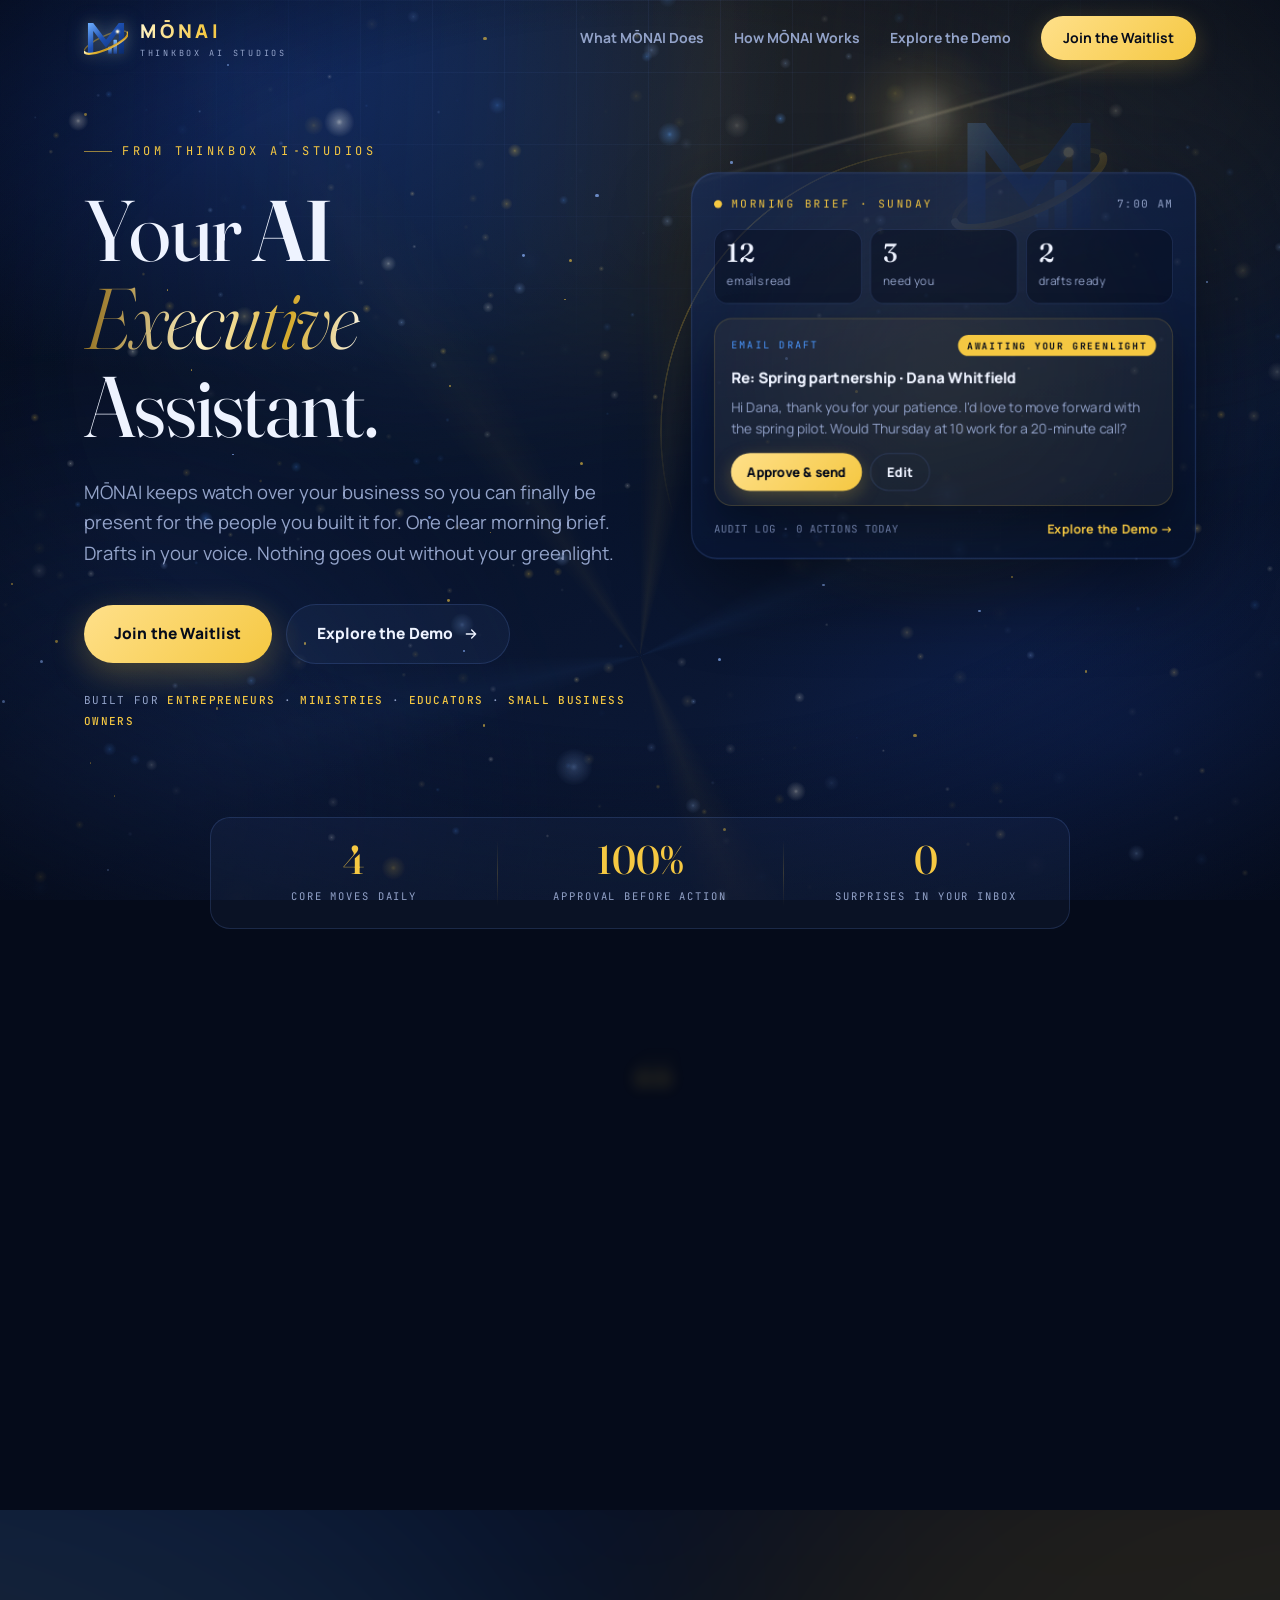
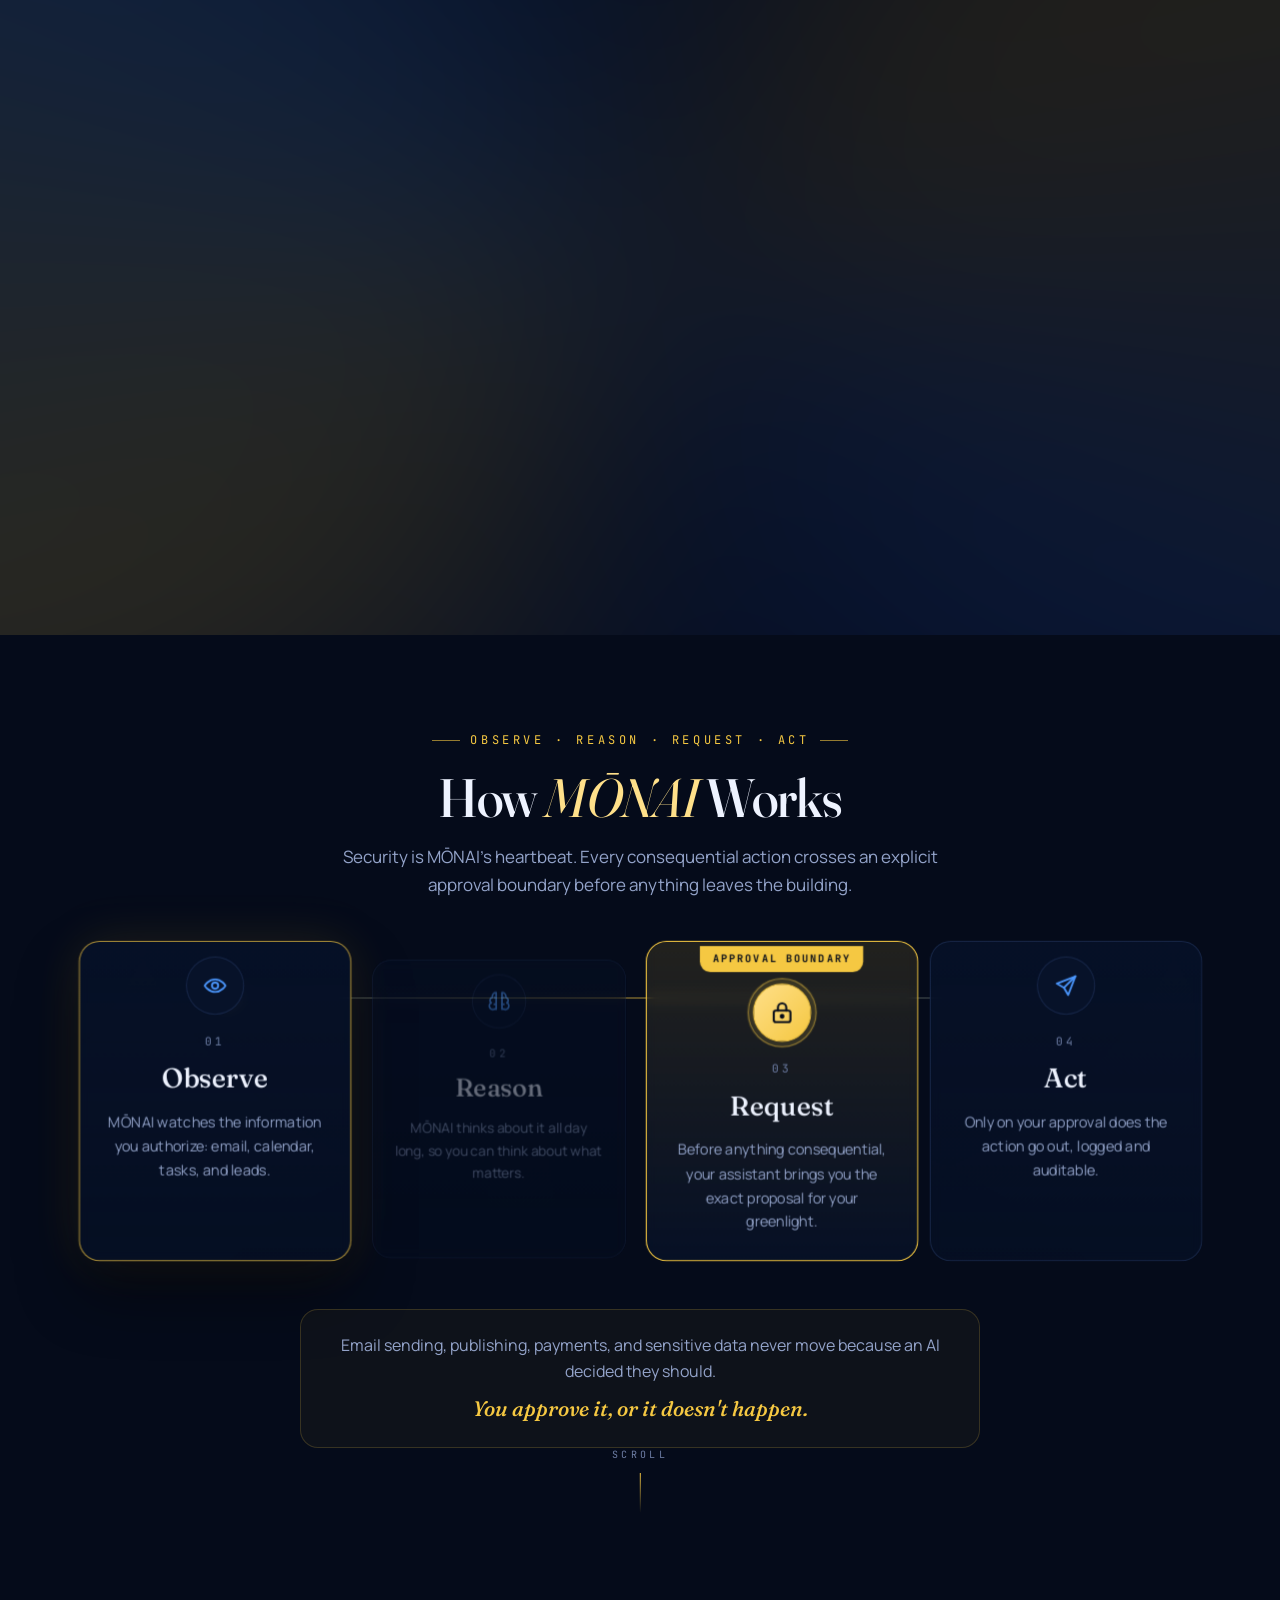
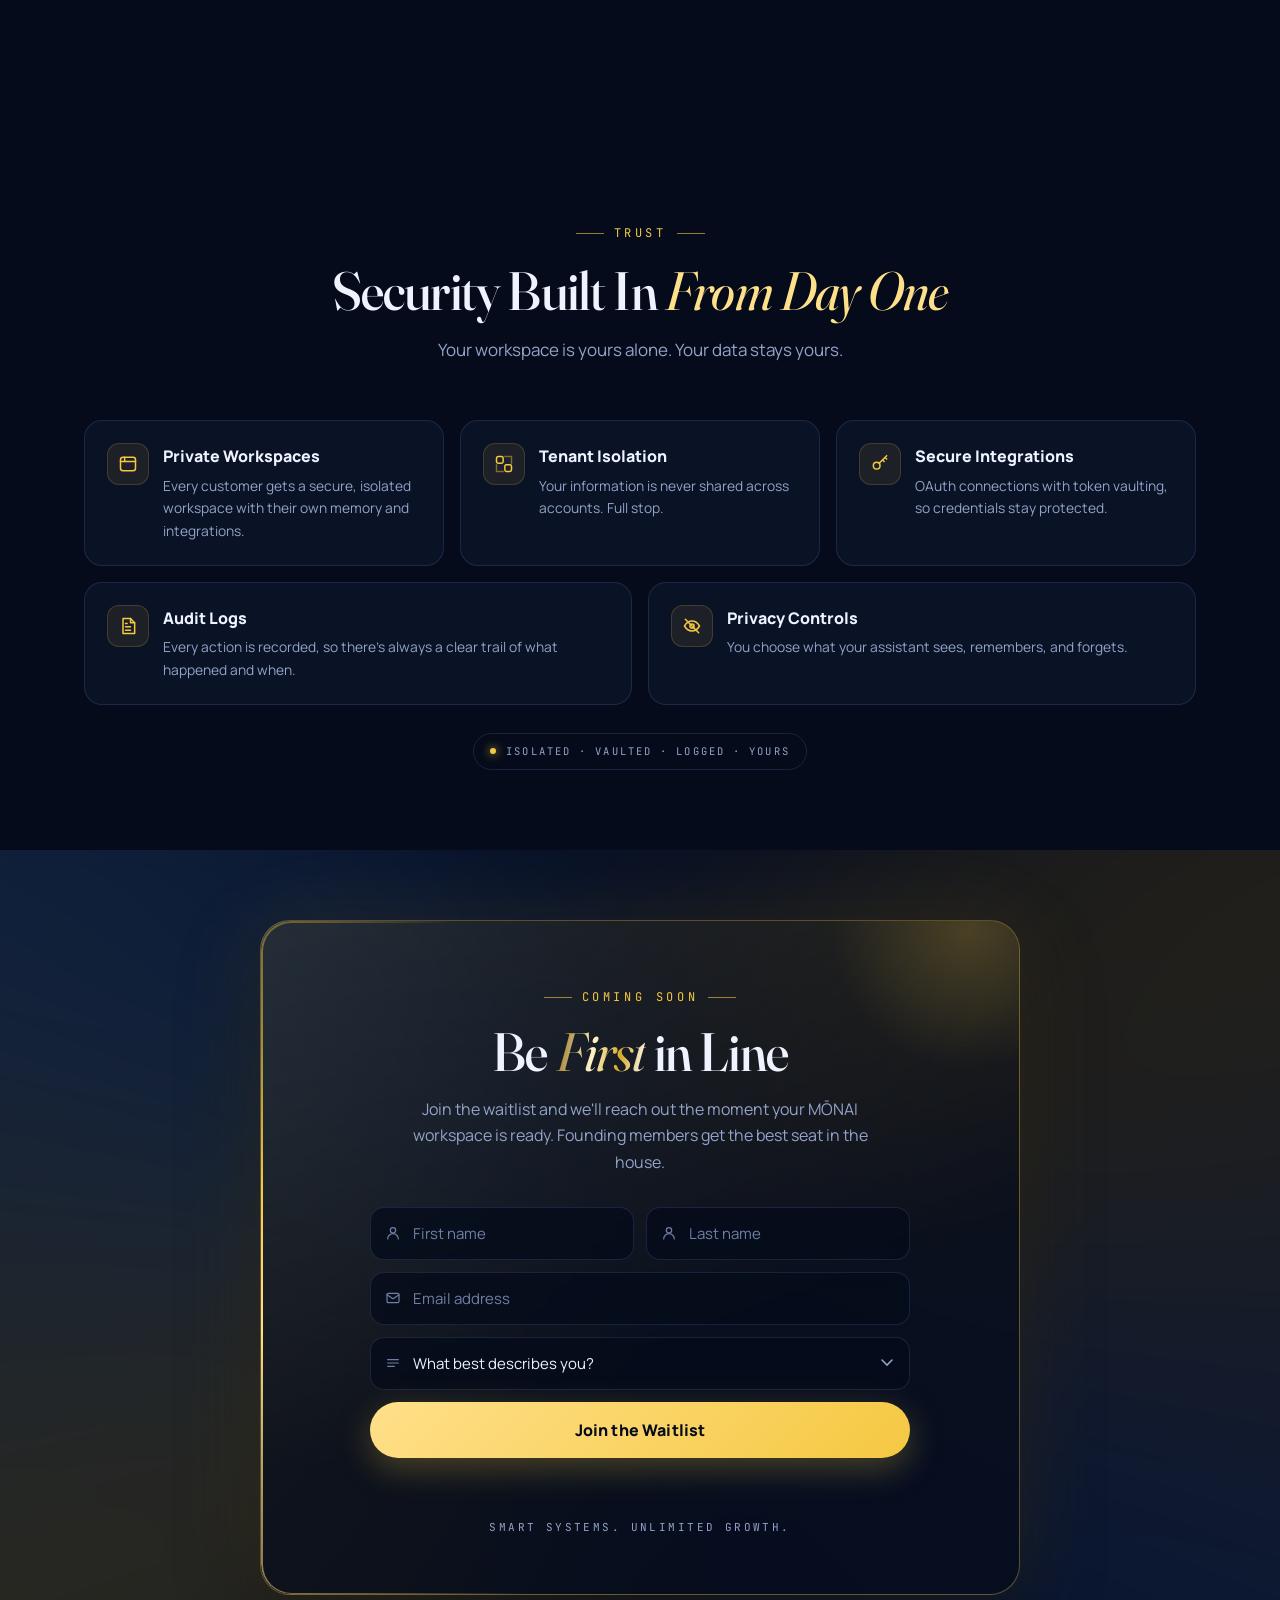
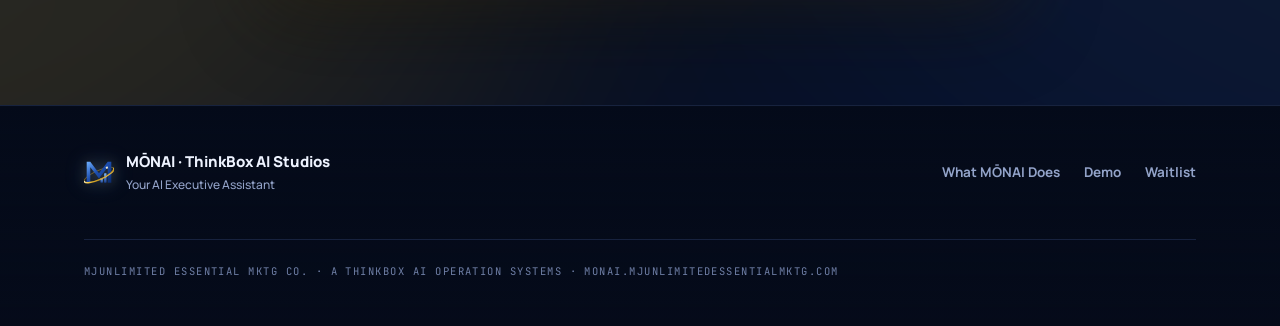
==== commit 718c5ccf: "Deploy Claude-built MŌNAI landing (pronoun-free copy, waitlist wired to monaiWaitlist)" ====
--- a/index.html
+++ b/index.html
@@ -1,482 +1,1251 @@
-<!DOCTYPE html>
+<!doctype html>
 <html lang="en">
 <head>
-  <meta charset="UTF-8" />
-  <meta name="viewport" content="width=device-width, initial-scale=1.0" />
-  <meta name="description" content="MŌNAI is your AI executive assistant. One clear morning brief, drafts in your voice, and nothing goes out without your greenlight. From ThinkBox AI Studios." />
-  <meta name="theme-color" content="#050b1a" />
-  <meta property="og:title" content="MŌNAI | Your AI Executive Assistant" />
-  <meta property="og:description" content="MŌNAI keeps watch over your business so you can be present for the people you built it for. Nothing goes out without your greenlight." />
-  <meta property="og:type" content="website" />
-  <meta property="og:url" content="https://monai.mjunlimitedessentialmktg.com/" />
-  <meta property="og:image" content="https://monai.mjunlimitedessentialmktg.com/monai-icon-512.png" />
-  <title>MŌNAI | Your AI Executive Assistant | ThinkBox AI Studios</title>
-  <link rel="icon" type="image/png" sizes="32x32" href="/monai-icon-32.png" />
-  <link rel="icon" type="image/png" sizes="64x64" href="/monai-icon-64.png" />
-  <link rel="apple-touch-icon" sizes="180x180" href="/monai-icon-180.png" />
-  <link rel="preconnect" href="https://fonts.googleapis.com" />
-  <link rel="preconnect" href="https://fonts.gstatic.com" crossorigin />
-  <link href="https://fonts.googleapis.com/css2?family=Inter:wght@300;400;500;600;700;800;900&family=JetBrains+Mono:wght@400;500;600&display=swap" rel="stylesheet" />
-  <style>
+<meta charset="UTF-8" />
+<link rel="icon" type="image/png" sizes="32x32" href="/monai-icon-32.png" />
+<link rel="icon" type="image/png" sizes="64x64" href="/monai-icon-64.png" />
+<link rel="apple-touch-icon" sizes="180x180" href="/monai-icon-180.png" />
+<link rel="icon" type="image/png" sizes="512x512" href="/monai-icon-512.png" />
+<meta name="viewport" content="width=device-width, initial-scale=1.0" />
+<title>MŌNAI | Executive AI Assistant | ThinkBox AI Studios</title>
+<meta name="description" content="MŌNAI keeps watch over your business so you can be present for the people you built it for. One clear morning brief. Drafts in your voice. Nothing goes out without your greenlight." />
+<link href="https://fonts.googleapis.com/css2?family=Fraunces:ital,opsz,wght@0,9..144,300..700;1,9..144,300..700&family=Manrope:wght@400..800&family=JetBrains+Mono:wght@400;500;600&display=swap" rel="stylesheet" />
+<style>
     :root {
+      color-scheme: dark;
       --bg: #050b1a;
       --bg2: #0d1b3d;
       --navy: #0e2358;
       --navy-deep: #071229;
       --ink: #eef3ff;
       --muted: #93a3c9;
+      --muted-2: #6f7fa6;
       --gold: #f5c842;
       --gold-soft: #ffe08a;
+      --gold-deep: #c9971c;
+      --blue: #4c98ff;
       --line: rgba(245, 200, 66, 0.18);
-      --line-blue: rgba(120, 160, 255, 0.18);
-      --card: rgba(120, 160, 255, 0.06);
-      --mono: 'JetBrains Mono', monospace;
-    }
+      --line-blue: rgba(120, 160, 255, 0.16);
+      --card: rgba(120, 160, 255, 0.05);
+      --card-2: rgba(120, 160, 255, 0.09);
+      --glass: rgba(7, 18, 41, 0.62);
+      --serif: 'Fraunces', 'Iowan Old Style', 'Palatino Linotype', Georgia, serif;
+      --sans: 'Manrope', 'Inter', system-ui, -apple-system, sans-serif;
+      --mono: 'JetBrains Mono', ui-monospace, SFMono-Regular, Menlo, monospace;
+      --radius: 22px;
+      --ease: cubic-bezier(.22, 1, .36, 1);
+    }
+    @property --a { syntax: '<angle>'; inherits: false; initial-value: 0deg; }
+
     * { margin: 0; padding: 0; box-sizing: border-box; }
-    html { scroll-behavior: smooth; }
+    html { scroll-behavior: smooth; -webkit-text-size-adjust: 100%; overflow-x: hidden; overflow-x: clip; }
     body {
       background: var(--bg);
       color: var(--ink);
-      font-family: 'Inter', system-ui, sans-serif;
+      font-family: var(--sans);
       line-height: 1.65;
-      overflow-x: hidden;
+      overflow-x: clip;
+      -webkit-font-smoothing: antialiased;
     }
     ::selection { background: var(--gold); color: #050b1a; }
-
-    .wrap { max-width: 1120px; margin: 0 auto; padding: 0 24px; }
-
-    /* ── animated background ── */
+    a { color: inherit; }
+    button { font-family: inherit; }
+    img, svg { display: block; }
+
+    .wrap { max-width: 1160px; margin: 0 auto; padding: 0 24px; }
+    @media (max-width: 560px) { .wrap { padding: 0 16px; } }
+
+    /* ───────────────────────── background ───────────────────────── */
     .bg-fixed {
-      position: fixed; inset: 0; z-index: 0; overflow: hidden;
+      position: fixed; inset: 0; z-index: 0; overflow: hidden; pointer-events: none;
       background:
-        radial-gradient(circle at 15% 20%, rgba(14, 35, 88, 0.9), transparent 45%),
-        radial-gradient(circle at 85% 75%, rgba(14, 35, 88, 0.7), transparent 50%),
+        radial-gradient(ellipse 70% 55% at 18% 8%, rgba(14, 35, 88, 0.95), transparent 62%),
+        radial-gradient(ellipse 55% 45% at 88% 82%, rgba(14, 35, 88, 0.7), transparent 60%),
         linear-gradient(160deg, #050b1a 0%, #071229 45%, #0d1b3d 100%);
     }
+    .bg-grid {
+      position: absolute; inset: 0;
+      background-image:
+        linear-gradient(rgba(120, 160, 255, 0.07) 1px, transparent 1px),
+        linear-gradient(90deg, rgba(120, 160, 255, 0.07) 1px, transparent 1px);
+      background-size: 72px 72px;
+      -webkit-mask-image: radial-gradient(ellipse 75% 60% at 50% 0%, #000 0%, transparent 72%);
+      mask-image: radial-gradient(ellipse 75% 60% at 50% 0%, #000 0%, transparent 72%);
+    }
+    .aurora {
+      position: absolute; left: -20%; right: -20%; top: -30%; height: 70%;
+      background: linear-gradient(100deg, transparent 20%, rgba(76, 152, 255, 0.10) 40%, rgba(245, 200, 66, 0.10) 55%, transparent 75%);
+      filter: blur(70px); transform: rotate(-8deg);
+      animation: auroraMove 18s ease-in-out infinite alternate;
+    }
+    @keyframes auroraMove { from { transform: rotate(-8deg) translateX(-6%); } to { transform: rotate(-6deg) translateX(6%); } }
     .orb { position: absolute; border-radius: 50%; filter: blur(110px); opacity: 0.55; }
-    .orb-gold { width: 460px; height: 460px; background: rgba(245, 200, 66, 0.14); top: -140px; right: -100px; animation: drift1 22s ease-in-out infinite; }
-    .orb-blue { width: 520px; height: 520px; background: rgba(70, 120, 255, 0.16); bottom: -160px; left: -140px; animation: drift2 26s ease-in-out infinite; }
+    .orb-gold { width: 480px; height: 480px; background: rgba(245, 200, 66, 0.15); top: -160px; right: -120px; animation: drift1 22s ease-in-out infinite; }
+    .orb-blue { width: 560px; height: 560px; background: rgba(70, 120, 255, 0.17); bottom: -180px; left: -160px; animation: drift2 26s ease-in-out infinite; }
     @keyframes drift1 { 0%,100% { transform: translate(0,0); } 50% { transform: translate(-40px, 50px); } }
     @keyframes drift2 { 0%,100% { transform: translate(0,0); } 50% { transform: translate(50px, -40px); } }
-
     .starfield { position: absolute; inset: 0; }
     .star {
       position: absolute; width: 3px; height: 3px; border-radius: 50%;
-      background: rgba(245, 200, 66, 0.55); animation: twinkle 3.5s ease-in-out infinite;
-    }
-    @keyframes twinkle { 0%,100% { opacity: 0.15; } 50% { opacity: 0.9; } }
-
-    header, section, footer { position: relative; z-index: 1; }
-
-    /* ── nav ── */
-    nav {
-      display: flex; align-items: center; justify-content: space-between;
-      padding: 20px 0;
-    }
-    .brand { display: flex; align-items: center; gap: 12px; text-decoration: none; }
-    .brand img { height: 40px; width: auto; filter: drop-shadow(0 0 14px rgba(245,200,66,0.25)); }
-    .nav-links { display: flex; align-items: center; gap: 28px; }
-    .nav-links a { color: var(--muted); text-decoration: none; font-size: 14px; font-weight: 600; transition: color .2s; }
-    .nav-links a:hover { color: var(--ink); }
+      background: rgba(245, 200, 66, 0.6); animation: twinkle 3.5s ease-in-out infinite;
+    }
+    .star.blue { background: rgba(140, 180, 255, 0.7); }
+    @keyframes twinkle { 0%,100% { opacity: 0.12; transform: scale(.8); } 50% { opacity: 0.95; transform: scale(1.15); } }
+    .meteor {
+      position: absolute; width: 180px; height: 1px; top: 0; left: 0;
+      background: linear-gradient(90deg, rgba(255, 224, 138, 0), rgba(255, 224, 138, 0.9));
+      transform: rotate(28deg); opacity: 0; animation: meteor 1.6s ease-out forwards;
+    }
+    @keyframes meteor { 0% { opacity: 0; transform: rotate(28deg) translateX(0); } 12% { opacity: 1; } 100% { opacity: 0; transform: rotate(28deg) translateX(520px); } }
+    .bg-noise {
+      position: absolute; inset: 0; opacity: 0.045; mix-blend-mode: overlay;
+      background-image: url("data:image/svg+xml;utf8,<svg xmlns='http://www.w3.org/2000/svg' width='160' height='160'><filter id='n'><feTurbulence type='fractalNoise' baseFrequency='0.9' numOctaves='2' stitchTiles='stitch'/></filter><rect width='100%25' height='100%25' filter='url(%23n)'/></svg>");
+    }
+
+    /* ───────────────────────── cinematic layer ───────────────────────── */
+    #cosmos { position: absolute; inset: 0; width: 100%; height: 100%; display: block; }
+    .rays {
+      position: absolute; left: 50%; top: -48vh; width: 170vw; height: 170vw; max-width: 2400px; max-height: 2400px;
+      transform: translateX(-50%); border-radius: 50%; pointer-events: none; opacity: .6;
+      background: conic-gradient(from 0deg at 50% 50%,
+        transparent 0deg, rgba(245,200,66,.11) 7deg, transparent 15deg,
+        transparent 58deg, rgba(76,152,255,.10) 68deg, transparent 78deg,
+        transparent 148deg, rgba(245,200,66,.09) 158deg, transparent 168deg,
+        transparent 246deg, rgba(76,152,255,.09) 258deg, transparent 270deg,
+        transparent 318deg, rgba(245,200,66,.07) 326deg, transparent 334deg, transparent 360deg);
+      -webkit-mask: radial-gradient(circle at 50% 50%, #000 0%, rgba(0,0,0,.55) 28%, transparent 60%);
+      mask: radial-gradient(circle at 50% 50%, #000 0%, rgba(0,0,0,.55) 28%, transparent 60%);
+      animation: raysSpin 110s linear infinite;
+    }
+    @keyframes raysSpin { to { transform: translateX(-50%) rotate(360deg); } }
+    .vignette { position: absolute; inset: 0; pointer-events: none; background: radial-gradient(ellipse 85% 75% at 50% 42%, transparent 52%, rgba(2, 6, 16, .8) 100%); }
+    .flare { position: absolute; top: 13%; right: 6%; width: 560px; max-width: 70vw; height: 2px; pointer-events: none; transform: rotate(-16deg); opacity: .5;
+      background: linear-gradient(90deg, transparent, rgba(255,240,190,.6), transparent); filter: blur(1px); animation: flarePulse 9s ease-in-out infinite; }
+    .flare::after { content: ''; position: absolute; left: 50%; top: 50%; width: 160px; height: 160px; transform: translate(-50%,-50%); border-radius: 50%;
+      background: radial-gradient(circle, rgba(255,240,190,.6), rgba(245,200,66,.14) 35%, transparent 70%); filter: blur(6px); }
+    @keyframes flarePulse { 0%,100% { opacity: .3; } 50% { opacity: .75; } }
+
+    /* cinematic intro */
+    .intro { position: fixed; inset: 0; z-index: 200; background: #02060f; display: grid; place-items: center; transition: opacity .9s var(--ease), transform .9s var(--ease), visibility 0s .9s; }
+    .intro .bar { position: absolute; left: 0; right: 0; height: 12vh; background: #000; }
+    .intro .bar.top { top: 0; } .intro .bar.bottom { bottom: 0; }
+    .intro-center { display: grid; justify-items: center; gap: 14px; transform: translateY(6px); }
+    .intro-mark { width: min(38vw, 190px); height: min(38vw, 190px); animation: introMark 1.4s var(--ease) both; filter: drop-shadow(0 0 40px rgba(245,200,66,.35)) drop-shadow(0 0 30px rgba(76,152,255,.35)); }
+    @keyframes introMark { 0% { opacity: 0; transform: scale(.55) rotateY(-70deg); filter: blur(12px); } 60% { opacity: 1; } 100% { opacity: 1; transform: scale(1) rotateY(0); filter: blur(0); } }
+    .intro-word { font-family: var(--sans); font-weight: 800; font-size: clamp(30px, 7vw, 52px); letter-spacing: .28em; padding-left: .28em; line-height: 1.25; padding-top: 4px; }
+    .intro-word span { display: inline-block; animation: introLetter .7s var(--ease) both; padding-top: 4px;
+      background: linear-gradient(90deg, #fff3c4, var(--gold) 45%, var(--gold-soft)); -webkit-background-clip: text; background-clip: text; color: transparent; }
+    @keyframes introLetter { from { opacity: 0; transform: translateY(18px) rotateX(-70deg); filter: blur(6px); } to { opacity: 1; transform: none; filter: blur(0); } }
+    .intro-sub { font-family: var(--mono); font-size: 11px; letter-spacing: .4em; color: var(--muted); animation: introFade .8s .9s var(--ease) both; }
+    .intro-sweep { position: absolute; inset: 0; pointer-events: none; background: linear-gradient(100deg, transparent 30%, rgba(255,240,190,.10) 50%, transparent 70%); transform: translateX(-100%); animation: introSweep 1.4s .5s var(--ease) both; }
+    @keyframes introSweep { to { transform: translateX(100%); } }
+    @keyframes introFade { from { opacity: 0; } to { opacity: 1; } }
+    .intro.done { opacity: 0; transform: scale(1.12); visibility: hidden; pointer-events: none; }
+    body.intro-on main { transform: scale(1.035); transform-origin: 50% 20%; }
+    main { transition: transform 1.4s var(--ease); }
+
+    /* 3D tilt + depth */
+    .grid, .flow, .sec-grid, .hero-visual, .foot { perspective: 1200px; }
+    .card, .step, .sec-item { transform-style: preserve-3d; }
+    .card.in, .step.in, .sec-item.in { transform: rotateX(var(--rx, 0deg)) rotateY(var(--ry, 0deg)); }
+    .card:hover { transform: translateY(-6px) rotateX(var(--rx, 0deg)) rotateY(var(--ry, 0deg)); }
+    .step:hover { transform: translateY(-5px) rotateX(var(--rx, 0deg)) rotateY(var(--ry, 0deg)); }
+    .sec-item:hover { transform: translateY(-4px) rotateX(var(--rx, 0deg)) rotateY(var(--ry, 0deg)); }
+    .card > *, .step > * { transform: translateZ(18px); }
+    .brief-float { animation: floaty 7s ease-in-out infinite; transform-style: preserve-3d; }
+    .brief { animation: none; transform: rotateX(var(--rx, 0deg)) rotateY(var(--ry, 0deg)); transform-style: preserve-3d; transition: transform .25s ease-out, box-shadow .25s; will-change: transform; }
+    .brief::after { content: ''; position: absolute; inset: 0; border-radius: inherit; pointer-events: none; opacity: 0; transition: opacity .3s;
+      background: radial-gradient(360px circle at var(--gx, 50%) var(--gy, 50%), rgba(255,240,190,.16), transparent 55%); }
+    .hero-visual:hover .brief::after { opacity: 1; }
+    .brief-top, .brief-foot { transform: translateZ(26px); }
+    .brief-stats { transform: translateZ(40px); }
+    .brief-item { transform: translateZ(64px); box-shadow: 0 18px 40px rgba(0,0,0,.35); }
+    .mark-coin { position: absolute; right: -4%; top: -14%; width: 74%; opacity: .2; pointer-events: none; perspective: 900px; }
+    .mark-coin .mark { width: 100%; height: auto; animation: coin 28s linear infinite; transform-style: preserve-3d; filter: drop-shadow(0 0 30px rgba(245,200,66,.35)); }
+    @keyframes coin { from { transform: rotateY(0deg); } to { transform: rotateY(360deg); } }
+    .hero h1 { perspective: 700px; }
+    .hero h1 .w { display: inline-block; animation: wordIn 1s var(--ease) both; transform-origin: 50% 100%; }
+    .hero h1 .w:nth-child(1) { animation-delay: .15s; } .hero h1 .w:nth-child(2) { animation-delay: .3s; }
+    .hero h1 .w:nth-child(4) { animation-delay: .45s; } .hero h1 .w:nth-child(5) { animation-delay: .6s; }
+    @keyframes wordIn { from { opacity: 0; transform: translateY(46px) rotateX(-70deg); filter: blur(10px); } to { opacity: 1; transform: none; filter: blur(0); } }
+    .hero-copy { transform: translateY(calc(var(--sy, 0) * -0.05px)); }
+    .hero-visual { transform: translateY(calc(var(--sy, 0) * -0.12px)); }
+    .reveal { filter: blur(8px); }
+    .reveal.in { filter: blur(0); }
+    .reveal { transition: opacity .9s var(--ease), transform .9s var(--ease), filter .9s var(--ease); }
+    @media (prefers-reduced-motion: reduce) { .intro { display: none; } .hero h1 .w { animation: none; } .reveal { filter: none; } }
+
+    /* gold chrome text + iridescent (ported mechanism, navy/gold palette) */
+    .chrome {
+      background: linear-gradient(100deg, #8a6512 0%, #fff3c4 18%, #d4a92c 30%, #ffffff 42%, #9a7414 55%, #ffe08a 68%, #d4a92c 80%, #fff8dc 92%, #8a6512 100%);
+      background-size: 250% 100%; -webkit-background-clip: text; background-clip: text; color: transparent;
+      animation: chrome 6s linear infinite; position: relative;
+    }
+    @keyframes chrome { to { background-position: -250% 0; } }
+    .chrome::after {
+      content: attr(data-text); position: absolute; inset: 0; pointer-events: none;
+      background: linear-gradient(120deg, transparent 40%, rgba(255,255,255,.95) 50%, transparent 60%); background-size: 300% 100%;
+      -webkit-background-clip: text; background-clip: text; color: transparent; animation: shine 4.5s ease-in-out infinite;
+    }
+    @keyframes shine { 0% { background-position: 150% 0; } 60%, 100% { background-position: -150% 0; } }
+    .irid { background: linear-gradient(90deg, #cfe0ff, var(--gold-soft), var(--gold), #4c98ff, #cfe0ff); background-size: 300% 100%; -webkit-background-clip: text; background-clip: text; color: transparent; animation: irid 9s linear infinite; }
+    @keyframes irid { to { background-position: 300% 0; } }
+
+    /* band glow: blurred conic gradient turning behind a section */
+    .band { position: relative; overflow: hidden; }
+    .band-glow { position: absolute; inset: -25%; pointer-events: none; opacity: .16; will-change: transform;
+      background: conic-gradient(from 180deg at 50% 50%, #0e2358, #f5c842, #4c98ff, #0e2358, #c9971c, #2b5cc7, #0e2358);
+      filter: blur(120px); animation: spinBand 40s linear infinite; }
+    @keyframes spinBand { to { transform: rotate(360deg); } }
+    .band > .wrap { position: relative; }
+
+    /* loader bar in the intro */
+    .intro-bar { width: min(320px, 60vw); height: 1px; background: rgba(255,255,255,.12); margin-top: 22px; position: relative; overflow: hidden; }
+    .intro-bar i { position: absolute; inset: 0; transform-origin: left; transform: scaleX(0); background: linear-gradient(90deg, #4c98ff, var(--gold-soft), var(--gold), #fff8dc); }
+    .intro-pct { margin-top: 12px; font-family: var(--mono); font-size: 10.5px; letter-spacing: .3em; color: var(--muted-2); }
+
+    /* pinned film: the ORRA section scrubs with scroll on desktop */
+    .orra .stage { position: relative; }
+    .orra-scene { display: none; position: absolute; inset: 0; width: 100%; height: 100%; pointer-events: none; }
+    .orra.pinned { height: 300vh; padding: 0; }
+    .orra.pinned .stage { position: sticky; top: 0; height: 100vh; display: flex; align-items: center; overflow: hidden; }
+    .orra.pinned .stage > .wrap { width: 100%; position: relative; }
+    .orra.pinned .orra-scene { display: block; }
+    .orra.pinned .packet { animation: none; transition: left .15s linear; }
+    .orra.pinned .step { transition: transform .5s var(--ease), border-color .5s, opacity .5s, box-shadow .5s; }
+    .orra.pinned .step.dim { opacity: .42; transform: scale(.97); }
+    .orra.pinned .step.active { opacity: 1; transform: translateY(-8px) scale(1.04); border-color: rgba(245,200,66,.7); box-shadow: 0 30px 60px rgba(0,0,0,.45), 0 0 50px rgba(245,200,66,.12); }
+    .orra.pinned .step.gate.approved .node { box-shadow: 0 0 0 10px rgba(245,200,66,.18), 0 0 60px rgba(245,200,66,.55); }
+    .orra.pinned .orra-note { opacity: 0; transform: translateY(20px); transition: opacity .5s, transform .5s var(--ease); }
+    .orra.pinned .orra-note.show { opacity: 1; transform: none; }
+    .film-hint { display: none; position: absolute; left: 50%; bottom: 22px; transform: translateX(-50%); font-family: var(--mono); font-size: 10px; letter-spacing: .34em; color: var(--muted-2); text-transform: uppercase; }
+    .film-hint::after { content: ''; display: block; width: 1px; height: 40px; margin: 10px auto 0; background: linear-gradient(180deg, var(--gold), transparent); animation: drop 2s ease-in-out infinite; }
+    @keyframes drop { 50% { transform: translateY(8px); opacity: .3; } }
+    .orra.pinned .film-hint { display: block; }
+    .orra.pinned .film-hint.hide { opacity: 0; transition: opacity .4s; }
+
+    /* scroll progress */
+    .progress { position: fixed; top: env(safe-area-inset-top, 0px); left: 0; height: 2px; width: 0; z-index: 60; background: linear-gradient(90deg, var(--gold-soft), var(--gold)); box-shadow: 0 0 12px rgba(245,200,66,.6); }
+
+    header, main, section, footer { position: relative; z-index: 1; }
+    section[id] { scroll-margin-top: 84px; }
+
+    /* ───────────────────────── logo ───────────────────────── */
+    .mark { width: 44px; height: 44px; overflow: visible; filter: drop-shadow(0 0 10px rgba(76,152,255,.35)) drop-shadow(0 0 6px rgba(245,200,66,.18)); }
+    .lockup { display: inline-flex; align-items: center; gap: 12px; text-decoration: none; }
+    .wordmark { display: flex; flex-direction: column; line-height: 1; }
+    .wordmark .wm {
+      font-family: var(--sans); font-weight: 800; font-size: 19px; letter-spacing: 0.2em; line-height: 1.25; padding-top: 2px;
+      background: linear-gradient(90deg, #fff3c4, var(--gold) 45%, var(--gold-soft));
+      -webkit-background-clip: text; background-clip: text; color: transparent;
+    }
+    .wordmark .wm-sub { font-family: var(--mono); font-size: 8.5px; letter-spacing: 0.32em; color: var(--muted); margin-top: 5px; text-transform: uppercase; }
+
+    /* ───────────────────────── nav ───────────────────────── */
+    header { position: sticky; top: env(safe-area-inset-top, 0px); z-index: 50; transition: background .3s, border-color .3s, backdrop-filter .3s; border-bottom: 1px solid transparent; }
+    header.scrolled { background: rgba(5, 11, 26, 0.72); backdrop-filter: blur(14px); -webkit-backdrop-filter: blur(14px); border-bottom-color: var(--line-blue); }
+    nav { display: flex; align-items: center; justify-content: space-between; padding: 16px 0; }
+    .nav-links { display: flex; align-items: center; gap: 30px; }
+    .nav-links a { color: var(--muted); text-decoration: none; font-size: 14px; font-weight: 700; transition: color .2s; position: relative; }
+    .nav-links a:not(.nav-cta)::after { content: ''; position: absolute; left: 0; right: 100%; bottom: -5px; height: 1px; background: var(--gold); transition: right .3s var(--ease); }
+    .nav-links a:not(.nav-cta):hover { color: var(--ink); }
+    .nav-links a:not(.nav-cta):hover::after { right: 0; }
     .nav-cta {
       color: #050b1a !important; background: linear-gradient(135deg, var(--gold-soft), var(--gold));
-      padding: 10px 22px; border-radius: 999px; font-weight: 700;
+      padding: 10px 22px; border-radius: 999px; font-weight: 800;
       box-shadow: 0 6px 24px rgba(245,200,66,0.22);
       transition: transform .2s, box-shadow .2s;
     }
     .nav-cta:hover { transform: translateY(-2px); box-shadow: 0 10px 30px rgba(245,200,66,0.32); }
-    @media (max-width: 760px) { .nav-links a:not(.nav-cta) { display: none; } }
-
-    /* ── reveal animation ── */
-    .reveal { opacity: 0; transform: translateY(28px); transition: opacity .8s ease, transform .8s ease; }
+    .burger { display: none; width: 44px; height: 44px; border: 1px solid var(--line-blue); background: var(--card); border-radius: 12px; cursor: pointer; align-items: center; justify-content: center; flex-direction: column; gap: 5px; }
+    .burger span { width: 18px; height: 2px; background: var(--ink); border-radius: 2px; transition: transform .3s, opacity .3s; }
+    .menu-open .burger span:nth-child(1) { transform: translateY(7px) rotate(45deg); }
+    .menu-open .burger span:nth-child(2) { opacity: 0; }
+    .menu-open .burger span:nth-child(3) { transform: translateY(-7px) rotate(-45deg); }
+    .mobile-menu {
+      display: none; position: fixed; inset: 0; z-index: 40; background: rgba(5, 11, 26, 0.94); backdrop-filter: blur(16px);
+      padding: 110px 28px 40px; flex-direction: column; gap: 6px;
+    }
+    .menu-open .mobile-menu { display: flex; }
+    .mobile-menu a { text-decoration: none; color: var(--ink); font-family: var(--serif); font-size: 34px; font-weight: 500; padding: 14px 0; border-bottom: 1px solid var(--line-blue); }
+    .mobile-menu a.mm-cta { margin-top: 22px; border: none; text-align: center; background: linear-gradient(135deg, var(--gold-soft), var(--gold)); color: #050b1a; border-radius: 999px; font-family: var(--sans); font-weight: 800; font-size: 17px; padding: 16px; }
+    @media (max-width: 820px) { .nav-links { display: none; } .burger { display: flex; } }
+    body.menu-open { overflow: hidden; }
+
+    /* ───────────────────────── reveal ───────────────────────── */
+    .reveal { opacity: 0; transform: translateY(28px); transition: opacity .9s var(--ease), transform .9s var(--ease); }
     .reveal.in { opacity: 1; transform: translateY(0); }
     .reveal-delay-1.in { transition-delay: .1s; }
     .reveal-delay-2.in { transition-delay: .22s; }
     .reveal-delay-3.in { transition-delay: .34s; }
     .reveal-delay-4.in { transition-delay: .46s; }
 
-    /* ── hero ── */
-    .hero { text-align: center; padding: 96px 0 70px; }
-    .hero-logo { display: flex; justify-content: center; margin-bottom: 30px; }
-    .hero-logo img { max-width: 420px; width: 88%; filter: drop-shadow(0 0 40px rgba(245,200,66,0.18)); animation: floaty 6s ease-in-out infinite; }
-    @keyframes floaty { 0%,100% { transform: translateY(0); } 50% { transform: translateY(-8px); } }
+    /* ───────────────────────── typography ───────────────────────── */
     .kicker {
       font-family: var(--mono); font-size: 12px; letter-spacing: 0.3em;
-      color: var(--gold); text-transform: uppercase; margin-bottom: 18px;
+      color: var(--gold); text-transform: uppercase;
       display: inline-flex; align-items: center; gap: 10px;
     }
-    .kicker::before, .kicker::after { content: ''; width: 28px; height: 1px; background: var(--line); }
-    .hero .tag {
-      font-size: clamp(19px, 2.8vw, 27px); font-weight: 700; margin-top: 6px;
-      background: linear-gradient(90deg, var(--gold-soft), var(--gold) 40%, var(--gold-soft));
+    .kicker::before { content: ''; width: 28px; height: 1px; background: var(--gold); opacity: .6; }
+    .kicker.center::after { content: ''; width: 28px; height: 1px; background: var(--gold); opacity: .6; }
+    h2 {
+      font-family: var(--serif); font-weight: 500; font-size: clamp(34px, 5vw, 54px);
+      letter-spacing: -0.015em; line-height: 1.08; font-variation-settings: 'opsz' 144;
+    }
+    h2 em { font-style: italic; color: var(--gold-soft); font-weight: 400; }
+    .sec-head { text-align: center; max-width: 720px; margin: 0 auto 56px; }
+    .sec-head .kicker { margin-bottom: 18px; }
+    .h-sub { color: var(--muted); font-size: 17px; margin: 16px auto 0; max-width: 600px; }
+
+    /* ───────────────────────── hero ───────────────────────── */
+    .hero { padding: 56px 0 40px; }
+    .hero-grid { display: grid; grid-template-columns: 1.05fr 0.95fr; gap: 48px; align-items: center; }
+    .hero-copy .kicker { margin-bottom: 26px; }
+    .hero h1 {
+      font-family: var(--serif); font-weight: 400; letter-spacing: -0.02em; line-height: 1.02;
+      font-size: clamp(46px, 7vw, 86px); font-variation-settings: 'opsz' 144;
+    }
+    .hero h1 .ai { font-weight: 600; }
+    .hero h1 .ex { font-style: italic; font-weight: 300; padding-right: .06em; }
+    @keyframes shimmer { to { background-position: 200% center; } }
+    .hero p.lede { max-width: 560px; margin: 26px 0 0; color: var(--muted); font-size: 18.5px; }
+    .hero-ctas { display: flex; gap: 14px; margin-top: 36px; flex-wrap: wrap; align-items: center; }
+    .btn {
+      display: inline-flex; align-items: center; gap: 10px; padding: 16px 30px; border-radius: 999px;
+      font-weight: 800; font-size: 15.5px; text-decoration: none; transition: transform .2s var(--ease), box-shadow .25s;
+      position: relative; cursor: pointer; border: none; letter-spacing: .01em;
+    }
+    .btn:hover { transform: translateY(-3px); }
+    .btn-gold { background: linear-gradient(135deg, var(--gold-soft), var(--gold)); color: #050b1a; box-shadow: 0 10px 34px rgba(245, 200, 66, 0.28); overflow: hidden; }
+    .btn-gold::after { content: ''; position: absolute; top: 0; left: -80%; width: 50%; height: 100%; background: linear-gradient(100deg, transparent, rgba(255,255,255,.55), transparent); transform: skewX(-20deg); transition: left .6s var(--ease); }
+    .btn-gold:hover::after { left: 130%; }
+    .btn-gold:hover { box-shadow: 0 14px 40px rgba(245, 200, 66, 0.42); }
+    .btn-ghost { border: 1px solid var(--line-blue); color: var(--ink); background: rgba(120,160,255,0.06); backdrop-filter: blur(6px); }
+    .btn-ghost:hover { border-color: var(--gold); background: rgba(245,200,66,0.06); }
+    .btn svg { width: 16px; height: 16px; }
+    .hero-note { font-family: var(--mono); font-size: 11px; color: var(--muted); margin-top: 26px; letter-spacing: 0.12em; line-height: 1.9; }
+    .hero-note b { color: var(--gold); font-weight: 500; }
+
+    /* hero visual: brief card */
+    .hero-visual { position: relative; min-height: 520px; }
+    .halo {
+      position: absolute; inset: -10% -6%; border-radius: 50%; pointer-events: none;
+      background: radial-gradient(circle at 50% 40%, rgba(245,200,66,.14), transparent 55%);
+      filter: blur(20px);
+    }
+    .ring {
+      position: absolute; width: 112%; aspect-ratio: 1; left: 50%; top: 50%; transform: translate(-50%, -50%);
+      border-radius: 50%; pointer-events: none;
+      background: conic-gradient(from var(--a), transparent 0 70%, rgba(245,200,66,.5) 86%, transparent 100%);
+      -webkit-mask: radial-gradient(circle closest-side, transparent calc(100% - 2px), #000 calc(100% - 1.5px), #000 100%, transparent 100%);
+      mask: radial-gradient(circle closest-side, transparent calc(100% - 2px), #000 calc(100% - 1.5px), #000 100%, transparent 100%);
+      animation: spin 9s linear infinite; opacity: .8;
+    }
+    @keyframes spin { to { --a: 360deg; } }
+    .brief {
+      position: relative; border-radius: 26px; padding: 22px 22px 18px;
+      background: linear-gradient(165deg, rgba(20, 44, 100, 0.55), rgba(7, 18, 41, 0.85));
+      border: 1px solid rgba(120, 160, 255, 0.22);
+      box-shadow: 0 30px 80px rgba(0,0,0,.45), inset 0 1px 0 rgba(255,255,255,.06);
+      backdrop-filter: blur(16px); -webkit-backdrop-filter: blur(16px);
+      animation: floaty 7s ease-in-out infinite;
+    }
+    @keyframes floaty { 0%,100% { transform: translateY(0); } 50% { transform: translateY(-9px); } }
+    .brief-top { display: flex; align-items: center; justify-content: space-between; gap: 12px; }
+    .brief-title { font-family: var(--mono); font-size: 11px; letter-spacing: .2em; color: var(--gold); display: flex; align-items: center; gap: 9px; }
+    .live-dot { width: 8px; height: 8px; border-radius: 50%; background: var(--gold); box-shadow: 0 0 0 0 rgba(245,200,66,.6); animation: ping 2s infinite; }
+    @keyframes ping { 0% { box-shadow: 0 0 0 0 rgba(245,200,66,.6); } 100% { box-shadow: 0 0 0 10px rgba(245,200,66,0); } }
+    .brief-time { font-family: var(--mono); font-size: 11px; color: var(--muted); letter-spacing: .1em; }
+    .brief-stats { display: grid; grid-template-columns: repeat(3, 1fr); gap: 8px; margin-top: 16px; }
+    .bs { border: 1px solid var(--line-blue); background: rgba(5, 11, 26, 0.45); border-radius: 14px; padding: 10px 12px; }
+    .bs b { display: block; font-family: var(--serif); font-size: 26px; line-height: 1; font-weight: 500; color: var(--ink); }
+    .bs span { font-size: 11.5px; color: var(--muted); letter-spacing: .02em; }
+    .brief-item { margin-top: 14px; border-radius: 18px; border: 1px solid var(--line); background: rgba(245, 200, 66, 0.05); padding: 16px 16px 14px; position: relative; overflow: hidden; }
+    .brief-item.swap { animation: swapIn .5s var(--ease); }
+    @keyframes swapIn { from { opacity: 0; transform: translateY(10px); } to { opacity: 1; transform: none; } }
+    .bi-head { display: flex; justify-content: space-between; align-items: center; gap: 10px; flex-wrap: wrap; }
+    .bi-type { font-family: var(--mono); font-size: 10px; letter-spacing: .2em; color: var(--blue); }
+    .bi-gate { font-family: var(--mono); font-size: 9.5px; letter-spacing: .16em; color: #050b1a; background: var(--gold); padding: 3px 9px; border-radius: 999px; font-weight: 700; }
+    .bi-subject { font-weight: 800; font-size: 15px; margin-top: 10px; }
+    .bi-body { font-size: 13.5px; color: var(--muted); margin-top: 6px; line-height: 1.55; }
+    .bi-actions { display: flex; gap: 8px; margin-top: 14px; }
+    .bi-approve, .bi-edit { border-radius: 999px; padding: 9px 16px; font-size: 13px; font-weight: 800; cursor: pointer; transition: transform .15s, box-shadow .2s; }
+    .bi-approve { background: linear-gradient(135deg, var(--gold-soft), var(--gold)); color: #050b1a; border: none; box-shadow: 0 6px 18px rgba(245,200,66,.25); }
+    .bi-approve:hover { transform: translateY(-2px); box-shadow: 0 10px 24px rgba(245,200,66,.38); }
+    .bi-edit { background: transparent; border: 1px solid var(--line-blue); color: var(--ink); }
+    .bi-edit:hover { border-color: var(--gold); }
+    .bi-done { position: absolute; inset: 0; display: flex; align-items: center; justify-content: center; gap: 10px; font-weight: 800; font-size: 14px; color: var(--gold); background: rgba(7, 18, 41, 0.92); opacity: 0; pointer-events: none; transition: opacity .3s; }
+    .bi-done .chk { width: 26px; height: 26px; border-radius: 50%; background: var(--gold); color: #050b1a; display: inline-flex; align-items: center; justify-content: center; font-size: 15px; }
+    .brief-item.done .bi-done { opacity: 1; }
+    .brief-foot { display: flex; justify-content: space-between; align-items: center; gap: 12px; margin-top: 14px; font-size: 12.5px; color: var(--muted); flex-wrap: wrap; }
+    .brief-foot a { color: var(--gold); text-decoration: none; font-weight: 700; }
+    .brief-foot a:hover { text-decoration: underline; }
+    .brief-log { font-family: var(--mono); font-size: 10.5px; letter-spacing: .08em; color: var(--muted-2); }
+    @media (max-width: 980px) {
+      .hero-grid { grid-template-columns: 1fr; gap: 40px; }
+      .hero { padding-top: 36px; }
+      .hero-visual { min-height: 0; max-width: 560px; margin: 0 auto; width: 100%; }
+      .mark-coin { right: 2%; top: -8%; width: 46%; }
+      .halo { inset: 0; }
+      .ring { display: none; }
+    }
+    @media (max-width: 480px) { .brief { padding: 18px 16px 14px; } .brief-stats { gap: 6px; } .bs { padding: 9px 10px; } .bs b { font-size: 22px; } }
+
+    /* ───────────────────────── proof strip ───────────────────────── */
+    .proof { padding: 46px 0 30px; }
+    .proof-row {
+      display: grid; grid-template-columns: repeat(3, 1fr); max-width: 860px; margin: 0 auto;
+      border: 1px solid var(--line-blue); border-radius: 20px; background: var(--card); overflow: hidden;
+    }
+    .proof-item { text-align: center; padding: 22px 16px; position: relative; }
+    .proof-item + .proof-item::before { content: ''; position: absolute; left: 0; top: 20%; bottom: 20%; width: 1px; background: linear-gradient(180deg, transparent, var(--line), transparent); }
+    .proof-item .n { font-family: var(--serif); font-size: 40px; font-weight: 500; color: var(--gold); line-height: 1; font-variation-settings: 'opsz' 144; }
+    .proof-item .l { font-family: var(--mono); font-size: 10.5px; color: var(--muted); letter-spacing: 0.18em; margin-top: 8px; }
+    @media (max-width: 560px) { .proof-row { grid-template-columns: 1fr; } .proof-item + .proof-item::before { left: 20%; right: 20%; top: 0; bottom: auto; height: 1px; width: auto; background: linear-gradient(90deg, transparent, var(--line), transparent); } .proof-item { padding: 18px 12px; } }
+
+    /* ───────────────────────── problem ───────────────────────── */
+    .problem { padding: 80px 0 60px; text-align: center; position: relative; }
+    .problem .quote-mark { font-family: var(--serif); font-size: 140px; line-height: .6; color: var(--gold); opacity: .18; font-style: italic; margin-bottom: 10px; }
+    .problem .q {
+      font-family: var(--serif); font-weight: 400; font-variation-settings: 'opsz' 144;
+      font-size: clamp(26px, 4vw, 42px); max-width: 880px; margin: 0 auto; line-height: 1.22; letter-spacing: -0.01em;
+      color: var(--ink);
+    }
+    .problem .a {
+      font-family: var(--serif); font-weight: 500; font-style: italic; margin-top: 26px; padding: 4px 0 6px; font-size: clamp(24px, 3.6vw, 38px); line-height: 1.2;
+      background: linear-gradient(90deg, #cfe0ff, var(--gold-soft) 60%, var(--gold));
       -webkit-background-clip: text; background-clip: text; color: transparent;
-      background-size: 200% auto; animation: shimmer 5s linear infinite;
-    }
-    @keyframes shimmer { to { background-position: 200% center; } }
-    .hero p.lede { max-width: 640px; margin: 22px auto 0; color: var(--muted); font-size: 18px; }
-    .hero-ctas { display: flex; gap: 16px; justify-content: center; margin-top: 38px; flex-wrap: wrap; }
-    .btn {
-      display: inline-block; padding: 16px 34px; border-radius: 999px;
-      font-weight: 700; font-size: 16px; text-decoration: none; transition: transform .18s, box-shadow .22s;
-      position: relative;
-    }
-    .btn:hover { transform: translateY(-3px); }
-    .btn-gold { background: linear-gradient(135deg, var(--gold-soft), var(--gold)); color: #050b1a; box-shadow: 0 10px 34px rgba(245, 200, 66, 0.28); }
-    .btn-gold:hover { box-shadow: 0 14px 40px rgba(245, 200, 66, 0.4); }
-    .btn-ghost { border: 1px solid var(--line-blue); color: var(--ink); background: rgba(120,160,255,0.05); backdrop-filter: blur(6px); }
-    .btn-ghost:hover { border-color: var(--gold); }
-    .hero-note { font-family: var(--mono); font-size: 11.5px; color: var(--muted); margin-top: 22px; letter-spacing: 0.1em; }
-
-    /* ── social proof strip ── */
-    .proof { padding: 6px 0 46px; text-align: center; }
-    .proof-row { display: flex; justify-content: center; gap: 40px; flex-wrap: wrap; margin-top: 10px; }
-    .proof-item { text-align: center; }
-    .proof-item .n { font-family: var(--mono); font-size: 26px; font-weight: 700; color: var(--gold); }
-    .proof-item .l { font-size: 12px; color: var(--muted); letter-spacing: 0.05em; margin-top: 2px; }
-
-    /* ── problem ── */
-    .problem { padding: 40px 0 60px; text-align: center; }
-    .problem .q {
-      font-size: clamp(22px, 3.4vw, 32px); font-weight: 700; max-width: 820px; margin: 0 auto;
-      color: var(--ink);
-    }
-    .problem .a {
-      font-weight: 800; margin-top: 12px; font-size: clamp(22px, 3.4vw, 32px);
-      background: linear-gradient(90deg, #cfe0ff, var(--gold-soft));
-      -webkit-background-clip: text; background-clip: text; color: transparent;
-    }
-
-    /* ── features ── */
-    .features { padding: 44px 0 76px; }
-    h2 { font-size: clamp(30px, 4.5vw, 44px); font-weight: 900; text-align: center; letter-spacing: -0.01em; }
-    .h-sub { text-align: center; color: var(--muted); max-width: 620px; margin: 14px auto 50px; font-size: 17px; }
-    .grid { display: grid; grid-template-columns: repeat(auto-fit, minmax(250px, 1fr)); gap: 20px; }
+    }
+    .dawn { width: 220px; height: 2px; margin: 34px auto 0; border-radius: 2px; background: linear-gradient(90deg, rgba(76,152,255,0), var(--blue), var(--gold), rgba(245,200,66,0)); background-size: 200% auto; animation: shimmer 4s linear infinite; }
+
+    /* ───────────────────────── features ───────────────────────── */
+    .features { padding: 70px 0 80px; }
+    .grid { display: grid; grid-template-columns: repeat(4, 1fr); gap: 18px; }
     .card {
-      background: var(--card); border: 1px solid var(--line-blue); border-radius: 20px;
-      padding: 30px 26px; transition: border-color .25s, transform .25s, box-shadow .25s;
-      position: relative; overflow: hidden;
+      --mx: 50%; --my: 50%;
+      background: var(--card); border: 1px solid var(--line-blue); border-radius: var(--radius);
+      padding: 30px 26px 28px; transition: border-color .3s, transform .3s var(--ease), box-shadow .3s;
+      position: relative; overflow: hidden; min-height: 300px; display: flex; flex-direction: column;
     }
     .card::before {
-      content: ''; position: absolute; inset: 0; border-radius: 20px; opacity: 0;
-      background: linear-gradient(135deg, rgba(245,200,66,0.08), transparent 60%);
-      transition: opacity .25s;
-    }
-    .card:hover { border-color: var(--gold); transform: translateY(-5px); box-shadow: 0 16px 40px rgba(0,0,0,0.35); }
+      content: ''; position: absolute; inset: 0; opacity: 0; transition: opacity .3s; pointer-events: none;
+      background: radial-gradient(420px circle at var(--mx) var(--my), rgba(245,200,66,0.14), transparent 45%);
+    }
+    .card:hover { border-color: rgba(245,200,66,.55); transform: translateY(-6px); box-shadow: 0 24px 50px rgba(0,0,0,0.4), 0 0 0 1px rgba(245,200,66,.1); }
     .card:hover::before { opacity: 1; }
-    .card .num { font-family: var(--mono); font-size: 12px; color: var(--gold); letter-spacing: 0.2em; }
-    .card h3 { font-size: 20px; font-weight: 800; margin: 10px 0 8px; }
-    .card p { color: var(--muted); font-size: 15px; }
-
-    /* ── orra ── */
-    .orra { padding: 76px 0; }
-    .flow { display: flex; justify-content: center; align-items: stretch; gap: 12px; flex-wrap: wrap; margin-top: 46px; }
+    .card .ico {
+      width: 50px; height: 50px; border-radius: 14px; display: grid; place-items: center; margin-bottom: 22px;
+      background: linear-gradient(145deg, rgba(245,200,66,.16), rgba(76,152,255,.10)); border: 1px solid var(--line);
+      color: var(--gold); position: relative;
+    }
+    .card .ico svg { width: 24px; height: 24px; }
+    .card .num { position: absolute; top: 24px; right: 24px; font-family: var(--mono); font-size: 12px; color: var(--muted-2); letter-spacing: 0.2em; }
+    .card h3 { font-family: var(--serif); font-size: 24px; font-weight: 500; margin: 0 0 10px; letter-spacing: -0.01em; }
+    .card p { color: var(--muted); font-size: 14.5px; }
+    .card .glow-line { margin-top: auto; padding-top: 22px; height: 1px; }
+    .card .glow-line::after { content: ''; display: block; height: 1px; width: 36px; background: var(--gold); opacity: .5; transition: width .4s var(--ease); }
+    .card:hover .glow-line::after { width: 100%; }
+    @media (max-width: 1000px) { .grid { grid-template-columns: repeat(2, 1fr); } }
+    @media (max-width: 560px) { .grid { grid-template-columns: 1fr; } .card { min-height: 0; } }
+
+    /* ───────────────────────── orra ───────────────────────── */
+    .orra { padding: 80px 0; }
+    .flow { position: relative; display: grid; grid-template-columns: repeat(4, 1fr); gap: 22px; }
+    .rail { position: absolute; left: 12.5%; right: 12.5%; top: 42px; height: 2px; background: linear-gradient(90deg, rgba(76,152,255,.15), rgba(245,200,66,.35), rgba(76,152,255,.15)); z-index: 0; }
+    .packet { position: absolute; top: -3px; left: 0; width: 8px; height: 8px; border-radius: 50%; background: var(--gold-soft); box-shadow: 0 0 14px 3px rgba(245,200,66,.55); animation: travel 6s ease-in-out infinite; }
+    @keyframes travel { 0% { left: 0%; opacity: 0; } 8% { opacity: 1; } 60% { left: 66.6%; } 70% { left: 66.6%; transform: scale(1.6); } 92% { opacity: 1; } 100% { left: 100%; opacity: 0; } }
     .step {
-      flex: 1 1 180px; max-width: 240px; border: 1px solid var(--line-blue); border-radius: 18px;
-      padding: 26px 20px; background: var(--card); text-align: center; position: relative;
-      transition: transform .25s, border-color .25s;
-    }
-    .step:hover { transform: translateY(-4px); border-color: var(--gold); }
-    .step .glyph { font-family: var(--mono); font-size: 13px; color: var(--gold); letter-spacing: 0.2em; }
-    .step h3 { font-size: 21px; font-weight: 800; margin: 8px 0 6px; }
-    .step p { font-size: 13.5px; color: var(--muted); }
+      position: relative; z-index: 1; border: 1px solid var(--line-blue); border-radius: 20px;
+      padding: 0 22px 26px; background: linear-gradient(180deg, rgba(7,18,41,.85), rgba(7,18,41,.6)); text-align: center;
+      transition: transform .3s var(--ease), border-color .3s; backdrop-filter: blur(6px);
+    }
+    .step:hover { transform: translateY(-5px); border-color: rgba(245,200,66,.55); }
+    .node {
+      width: 56px; height: 56px; border-radius: 50%; margin: 14px auto 16px; display: grid; place-items: center;
+      background: var(--navy-deep); border: 1px solid var(--line-blue); color: var(--blue); position: relative;
+    }
+    .node svg { width: 24px; height: 24px; }
+    .step .glyph { font-family: var(--mono); font-size: 11px; color: var(--muted-2); letter-spacing: 0.24em; }
+    .step h3 { font-family: var(--serif); font-size: 26px; font-weight: 500; margin: 6px 0 8px; }
+    .step p { font-size: 14px; color: var(--muted); }
     .step.gate {
-      border-color: var(--gold); background: rgba(245, 200, 66, 0.07);
-      box-shadow: 0 0 44px rgba(245, 200, 66, 0.12);
+      border-color: var(--gold); background: linear-gradient(180deg, rgba(245,200,66,.12), rgba(7,18,41,.8));
       animation: pulseGate 3.5s ease-in-out infinite;
     }
-    @keyframes pulseGate { 0%,100% { box-shadow: 0 0 30px rgba(245,200,66,0.10); } 50% { box-shadow: 0 0 50px rgba(245,200,66,0.22); } }
+    @keyframes pulseGate { 0%,100% { box-shadow: 0 0 30px rgba(245,200,66,0.10); } 50% { box-shadow: 0 0 56px rgba(245,200,66,0.26); } }
+    .step.gate .node { background: linear-gradient(135deg, var(--gold-soft), var(--gold)); color: #050b1a; border-color: var(--gold); box-shadow: 0 0 0 6px rgba(245,200,66,.12); }
+    .step.gate .node::after { content: ''; position: absolute; inset: -6px; border-radius: 50%; border: 1px solid rgba(245,200,66,.5); animation: ping2 2.4s ease-out infinite; }
+    @keyframes ping2 { 0% { transform: scale(.9); opacity: .8; } 100% { transform: scale(1.7); opacity: 0; } }
     .step.gate .gate-label {
       font-family: var(--mono); font-size: 10px; color: #050b1a; background: var(--gold);
-      padding: 3px 10px; border-radius: 999px; letter-spacing: 0.18em; font-weight: 700;
-      display: inline-block; margin-bottom: 10px;
-    }
-    .arrow { align-self: center; color: var(--gold); font-size: 22px; font-weight: 700; }
-    @media (max-width: 900px) { .arrow { transform: rotate(90deg); width: 100%; text-align: center; } }
-    .orra-note { text-align: center; color: var(--muted); font-size: 15px; max-width: 640px; margin: 40px auto 0; }
-    .orra-note b { color: var(--gold); }
-
-    /* ── security ── */
-    .security { padding: 76px 0; }
-    .sec-grid { display: grid; grid-template-columns: repeat(auto-fit, minmax(200px, 1fr)); gap: 16px; }
+      padding: 4px 12px; border-radius: 0 0 10px 10px; letter-spacing: 0.18em; font-weight: 700;
+      display: inline-block; margin-bottom: -6px;
+    }
+    .orra-note {
+      text-align: center; color: var(--muted); font-size: 16px; max-width: 680px; margin: 46px auto 0;
+      padding: 22px 26px; border: 1px solid var(--line); border-radius: 18px; background: rgba(245,200,66,.04);
+    }
+    .orra-note b { color: var(--gold); display: block; margin-top: 6px; font-family: var(--serif); font-style: italic; font-weight: 500; font-size: 21px; }
+    @media (max-width: 900px) {
+      .flow { grid-template-columns: 1fr; gap: 16px; padding-left: 34px; }
+      .rail { left: 11px; right: auto; top: 6%; bottom: 6%; width: 2px; height: auto; background: linear-gradient(180deg, rgba(76,152,255,.15), rgba(245,200,66,.35), rgba(76,152,255,.15)); }
+      .packet { left: -3px; top: 0; animation: travelV 6s ease-in-out infinite; }
+      @keyframes travelV { 0% { top: 0%; opacity: 0; } 8% { opacity: 1; } 60% { top: 66.6%; } 70% { top: 66.6%; transform: scale(1.6); } 92% { opacity: 1; } 100% { top: 100%; opacity: 0; } }
+      .step { text-align: left; padding: 22px 20px 22px 24px; display: grid; grid-template-columns: 56px 1fr; column-gap: 16px; align-items: start; }
+      .node { margin: 0; grid-row: 1 / span 3; }
+      .step .gate-label { grid-column: 2; justify-self: start; border-radius: 999px; margin: 0 0 6px; }
+      .step .glyph, .step h3, .step p { grid-column: 2; }
+      .step h3 { font-size: 22px; margin-top: 2px; }
+    }
+
+    /* ───────────────────────── security ───────────────────────── */
+    .security { padding: 80px 0; }
+    .sec-grid { display: grid; grid-template-columns: repeat(6, 1fr); gap: 16px; }
     .sec-item {
-      display: flex; gap: 12px; align-items: flex-start; border: 1px solid var(--line-blue);
-      border-radius: 16px; padding: 20px; background: var(--card); transition: border-color .25s, transform .25s;
-    }
-    .sec-item:hover { border-color: var(--gold); transform: translateY(-3px); }
-    .sec-item .dot { color: var(--gold); font-size: 18px; line-height: 1.4; }
-    .sec-item h4 { font-size: 15.5px; font-weight: 700; }
-    .sec-item p { font-size: 13.5px; color: var(--muted); margin-top: 4px; }
-
-    /* ── waitlist ── */
-    .waitlist { padding: 84px 0 100px; }
+      grid-column: span 2; display: flex; gap: 14px; align-items: flex-start; border: 1px solid var(--line-blue);
+      border-radius: 18px; padding: 22px; background: var(--card); transition: border-color .3s, transform .3s var(--ease), background .3s; position: relative; overflow: hidden;
+    }
+    .sec-item:nth-child(4), .sec-item:nth-child(5) { grid-column: span 3; }
+    .sec-item::after { content: ''; position: absolute; right: -40px; top: -40px; width: 120px; height: 120px; border-radius: 50%; background: radial-gradient(circle, rgba(245,200,66,.14), transparent 65%); opacity: 0; transition: opacity .3s; }
+    .sec-item:hover { border-color: rgba(245,200,66,.55); transform: translateY(-4px); background: var(--card-2); }
+    .sec-item:hover::after { opacity: 1; }
+    .sec-item .sico { flex: 0 0 42px; width: 42px; height: 42px; border-radius: 12px; display: grid; place-items: center; background: rgba(245,200,66,.08); border: 1px solid var(--line); color: var(--gold); }
+    .sec-item .sico svg { width: 20px; height: 20px; }
+    .sec-item h4 { font-size: 16px; font-weight: 800; }
+    .sec-item p { font-size: 13.8px; color: var(--muted); margin-top: 5px; }
+    .sec-badge { display: flex; justify-content: center; margin-top: 28px; }
+    .sec-badge span { font-family: var(--mono); font-size: 10.5px; letter-spacing: .2em; color: var(--muted); border: 1px solid var(--line-blue); border-radius: 999px; padding: 9px 16px; display: inline-flex; align-items: center; gap: 10px; }
+    .sec-badge i { width: 6px; height: 6px; border-radius: 50%; background: var(--gold); box-shadow: 0 0 10px var(--gold); }
+    @media (max-width: 900px) { .sec-grid { grid-template-columns: 1fr 1fr; } .sec-item, .sec-item:nth-child(4), .sec-item:nth-child(5) { grid-column: span 1; } .sec-item:nth-child(5) { grid-column: span 2; } }
+    @media (max-width: 560px) { .sec-grid { grid-template-columns: 1fr; } .sec-item:nth-child(5) { grid-column: span 1; } }
+
+    /* ───────────────────────── waitlist ───────────────────────── */
+    .waitlist { padding: 70px 0 110px; }
     .wl-box {
-      max-width: 720px; margin: 0 auto; border: 1px solid var(--gold); border-radius: 28px;
-      background: linear-gradient(160deg, rgba(245, 200, 66, 0.09), rgba(5, 11, 26, 0.6));
-      padding: 54px 40px; text-align: center; position: relative; overflow: hidden;
-      box-shadow: 0 0 60px rgba(245,200,66,0.08);
-    }
-    .wl-box .kicker { margin-bottom: 14px; }
+      max-width: 760px; margin: 0 auto; border-radius: 30px; position: relative;
+      background: linear-gradient(160deg, rgba(245, 200, 66, 0.10), rgba(5, 11, 26, 0.7) 60%);
+      padding: 58px 44px; text-align: center; overflow: hidden;
+      box-shadow: 0 0 80px rgba(245,200,66,0.10), 0 30px 80px rgba(0,0,0,.4);
+      border: 1px solid rgba(245,200,66,.35);
+    }
+    .wl-box::before {
+      content: ''; position: absolute; inset: 0; border-radius: inherit; padding: 1.5px; pointer-events: none;
+      background: conic-gradient(from var(--a), transparent 0 55%, var(--gold-soft) 72%, var(--gold) 78%, transparent 92%);
+      -webkit-mask: linear-gradient(#000 0 0) content-box, linear-gradient(#000 0 0); -webkit-mask-composite: xor; mask-composite: exclude;
+      animation: spin 7s linear infinite;
+    }
+    .wl-box .glint { position: absolute; width: 300px; height: 300px; border-radius: 50%; background: radial-gradient(circle, rgba(245,200,66,.2), transparent 65%); top: -140px; right: -100px; pointer-events: none; }
+    .wl-box .kicker { margin-bottom: 16px; }
     .wl-box h2 { text-align: center; }
-    .wl-box p.wl-sub { color: var(--muted); margin: 12px auto 30px; max-width: 460px; }
-    form { display: grid; grid-template-columns: 1fr 1fr; gap: 12px; max-width: 520px; margin: 0 auto; }
+    .wl-box p.wl-sub { color: var(--muted); margin: 14px auto 32px; max-width: 480px; }
+    form { display: grid; grid-template-columns: 1fr 1fr; gap: 12px; max-width: 540px; margin: 0 auto; position: relative; }
+    .field { position: relative; }
+    .field svg { position: absolute; left: 15px; top: 50%; transform: translateY(-50%); width: 16px; height: 16px; color: var(--muted-2); pointer-events: none; transition: color .2s; }
+    .field:focus-within svg { color: var(--gold); }
     input, select {
-      background: rgba(5, 11, 26, 0.75); border: 1px solid var(--line-blue); border-radius: 12px;
-      padding: 14px 16px; color: var(--ink); font-family: inherit; font-size: 15px; outline: none;
-      transition: border-color .2s;
-    }
-    input:focus, select:focus { border-color: var(--gold); }
-    input.full, .btn-row { grid-column: 1 / -1; }
-    .btn-row .btn { width: 100%; cursor: pointer; border: none; font-family: inherit; }
-    .wl-msg { margin-top: 18px; font-weight: 700; min-height: 24px; }
+      width: 100%; background: rgba(5, 11, 26, 0.75); border: 1px solid var(--line-blue); border-radius: 14px;
+      padding: 15px 16px 15px 42px; color: var(--ink); font-family: inherit; font-size: 15px; outline: none;
+      transition: border-color .2s, box-shadow .2s; -webkit-appearance: none; appearance: none;
+    }
+    select { background-image: url("data:image/svg+xml;utf8,<svg xmlns='http://www.w3.org/2000/svg' width='12' height='8' viewBox='0 0 12 8'><path d='M1 1l5 5 5-5' fill='none' stroke='%2393a3c9' stroke-width='1.6' stroke-linecap='round'/></svg>"); background-repeat: no-repeat; background-position: right 16px center; padding-right: 40px; cursor: pointer; }
+    select option { background: #0a1630; color: var(--ink); }
+    input::placeholder { color: var(--muted-2); }
+    input:focus, select:focus { border-color: var(--gold); box-shadow: 0 0 0 4px rgba(245,200,66,.12); }
+    .field.full, .btn-row { grid-column: 1 / -1; }
+    .btn-row .btn { width: 100%; justify-content: center; font-size: 16px; padding: 17px 30px; }
+    .btn-row .btn:disabled { opacity: .7; cursor: wait; transform: none; }
+    .wl-msg { margin-top: 18px; font-weight: 800; min-height: 24px; }
     .wl-msg.ok { color: var(--gold); }
     .wl-msg.err { color: #ff8fa3; }
-    .wl-fine { font-family: var(--mono); font-size: 11.5px; color: var(--muted); margin-top: 16px; letter-spacing: 0.08em; }
-    @media (max-width: 560px) { form { grid-template-columns: 1fr; } .wl-box { padding: 42px 22px; } }
-
-    /* ── footer ── */
-    footer { border-top: 1px solid var(--line-blue); padding: 40px 0 48px; }
-    .foot { display: flex; justify-content: space-between; align-items: center; gap: 20px; flex-wrap: wrap; }
-    .foot .sig { display: flex; align-items: center; gap: 10px; font-weight: 800; font-size: 15px; }
-    .foot .sig img { height: 22px; }
-    .foot .links { display: flex; gap: 22px; }
-    .foot .links a { color: var(--muted); text-decoration: none; font-size: 13.5px; }
+    .wl-fine { font-family: var(--mono); font-size: 11px; color: var(--muted); margin-top: 18px; letter-spacing: 0.22em; }
+    @media (max-width: 560px) { form { grid-template-columns: 1fr; } .wl-box { padding: 44px 20px; border-radius: 24px; } }
+
+    /* ───────────────────────── footer ───────────────────────── */
+    footer { border-top: 1px solid var(--line-blue); padding: 44px 0 44px; background: linear-gradient(180deg, transparent, rgba(5,11,26,.6)); }
+    .foot { display: flex; justify-content: space-between; align-items: center; gap: 22px; flex-wrap: wrap; }
+    .foot .sig { display: flex; align-items: center; gap: 12px; font-weight: 800; font-size: 15px; }
+    .foot .sig .mark { width: 30px; height: 30px; }
+    .foot .sig small { display: block; font-weight: 500; font-size: 12px; color: var(--muted); }
+    .foot .links { display: flex; gap: 24px; }
+    .foot .links a { color: var(--muted); text-decoration: none; font-size: 13.5px; font-weight: 700; transition: color .2s; }
     .foot .links a:hover { color: var(--gold); }
-    .foot .co { width: 100%; margin-top: 18px; font-family: var(--mono); font-size: 11.5px; color: var(--muted); letter-spacing: 0.1em; }
+    .foot .co { width: 100%; margin-top: 22px; padding-top: 22px; border-top: 1px solid var(--line-blue); font-family: var(--mono); font-size: 10.5px; color: var(--muted-2); letter-spacing: 0.14em; line-height: 1.9; }
+
+    /* ───────────────────────── motion prefs ───────────────────────── */
+    @media (prefers-reduced-motion: reduce) {
+      *, *::before, *::after { animation-duration: .01ms !important; animation-iteration-count: 1 !important; transition-duration: .01ms !important; }
+      .reveal { opacity: 1; transform: none; }
+      html { scroll-behavior: auto; }
+    }
   </style>
 </head>
 <body>
-  <div class="bg-fixed">
+<!-- ── logo definitions (inline SVG, reused via <use>) ── -->
+  <svg width="0" height="0" style="position:absolute" aria-hidden="true" focusable="false">
+    <defs>
+      <linearGradient id="gNavy" x1="0" y1="0" x2="1" y2="1">
+        <stop offset="0" stop-color="#6fb0ff"/>
+        <stop offset="0.45" stop-color="#1d4fb0"/>
+        <stop offset="1" stop-color="#0a2a6b"/>
+      </linearGradient>
+      <linearGradient id="gBars" x1="0" y1="1" x2="0" y2="0">
+        <stop offset="0" stop-color="#1a3f8f"/>
+        <stop offset="1" stop-color="#7cbaff"/>
+      </linearGradient>
+      <linearGradient id="gGold" x1="0" y1="0" x2="1" y2="1">
+        <stop offset="0" stop-color="#fff3c4"/>
+        <stop offset="0.35" stop-color="#f5c842"/>
+        <stop offset="0.7" stop-color="#c9971c"/>
+        <stop offset="1" stop-color="#ffe08a"/>
+      </linearGradient>
+      <linearGradient id="gGoldBack" x1="0" y1="0" x2="1" y2="0">
+        <stop offset="0" stop-color="#c9971c" stop-opacity=".55"/>
+        <stop offset="1" stop-color="#f5c842" stop-opacity=".35"/>
+      </linearGradient>
+      <filter id="fGlow" x="-40%" y="-40%" width="180%" height="180%">
+        <feGaussianBlur stdDeviation="2.2" result="b"/>
+        <feMerge><feMergeNode in="b"/><feMergeNode in="SourceGraphic"/></feMerge>
+      </filter>
+      <symbol id="monai-mark" viewBox="0 0 100 100">
+        <g transform="rotate(-24 50 60)">
+          <path d="M-4 60a54 15 0 1 1 108 0" fill="none" stroke="url(#gGoldBack)" stroke-width="3.2" stroke-linecap="round"/>
+        </g>
+        <path d="M9 86V16h12l29 38 29-38h12v70H79V34L50 72 21 34v52z" fill="url(#gNavy)"/>
+        <rect x="55" y="70" width="8" height="16" rx="1.5" fill="url(#gBars)"/>
+        <rect x="67" y="54" width="8" height="32" rx="1.5" fill="url(#gBars)"/>
+        <g transform="rotate(-24 50 60)">
+          <path d="M104 60a54 15 0 1 1 -108 0" fill="none" stroke="url(#gGold)" stroke-width="5" stroke-linecap="round"/>
+          <circle class="sat" r="3.4" fill="#fff8dc" filter="url(#fGlow)">
+            <animateMotion dur="8s" repeatCount="indefinite" path="M104 60a54 15 0 1 1 -108 0a54 15 0 1 1 108 0"/>
+            <animate attributeName="opacity" values="1;1;.25;.25;1" keyTimes="0;.48;.52;.96;1" dur="8s" repeatCount="indefinite"/>
+          </circle>
+        </g>
+      </symbol>
+    </defs>
+  </svg>
+
+  <div class="intro" id="intro" aria-hidden="true">
+    <div class="bar top"></div><div class="bar bottom"></div>
+    <div class="intro-sweep"></div>
+    <div class="intro-center">
+      <svg class="intro-mark"><use href="#monai-mark"/></svg>
+      <div class="intro-word"><span>M</span><span>Ō</span><span>N</span><span>A</span><span>I</span></div>
+      <div class="intro-sub">THINKBOX AI STUDIOS</div>
+      <div class="intro-bar"><i id="intro-fill"></i></div>
+      <div class="intro-pct" id="intro-pct">Loading 0%</div>
+    </div>
+  </div>
+  <script>
+    (function () {
+      var el = document.getElementById('intro'), seen = false;
+      try { seen = sessionStorage.getItem('monai-intro') === '1'; } catch (e) {}
+      if (seen || window.matchMedia('(prefers-reduced-motion: reduce)').matches) { el.style.display = 'none'; return; }
+      document.body.classList.add('intro-on');
+      el.querySelectorAll('.intro-word span').forEach(function (l, i) { l.style.animationDelay = (0.55 + i * 0.09) + 's'; });
+      var finish = function () {
+        el.classList.add('done'); document.body.classList.remove('intro-on');
+        try { sessionStorage.setItem('monai-intro', '1'); } catch (e) {}
+        setTimeout(function () { el.style.display = 'none'; }, 1000);
+      };
+      var fill = document.getElementById('intro-fill'), pct = document.getElementById('intro-pct'), t0 = performance.now();
+      (function tick(now) {
+        var p = Math.min(1, (now - t0) / 1700); p = 1 - Math.pow(1 - p, 3);
+        fill.style.transform = 'scaleX(' + p + ')'; pct.textContent = 'Loading ' + Math.round(p * 100) + '%';
+        if (p < 1) requestAnimationFrame(tick);
+      })(t0);
+      el.addEventListener('click', finish);
+      setTimeout(finish, 2400);
+    })();
+  </script>
+
+  <div class="progress" id="progress"></div>
+
+  <div class="bg-fixed" aria-hidden="true">
+    <canvas id="cosmos"></canvas>
+    <div class="rays"></div>
+    <div class="aurora"></div>
+    <div class="bg-grid"></div>
     <div class="orb orb-gold"></div>
     <div class="orb orb-blue"></div>
     <div class="starfield" id="starfield"></div>
+    <div class="flare"></div>
+    <div class="vignette"></div>
+    <div class="bg-noise"></div>
   </div>
 
-  <div class="wrap">
-    <nav>
-      <a class="brand" href="/">
-        <img src="/monai-icon.png" alt="MŌNAI" />
-      </a>
-      <div class="nav-links">
-        <a href="#what-monai-does">What MŌNAI Does</a>
-        <a href="#architecture">How MŌNAI Works</a>
-        <a href="/demo/">Explore the Demo</a>
-        <a class="nav-cta" href="#waitlist">Join the Waitlist</a>
-      </div>
-    </nav>
-
+  <header id="header">
+    <div class="wrap">
+      <nav>
+        <a class="lockup" href="https://monai.mjunlimitedessentialmktg.com/" aria-label="MŌNAI home">
+          <svg class="mark" aria-hidden="true"><use href="#monai-mark"/></svg>
+          <span class="wordmark"><span class="wm">MŌNAI</span><span class="wm-sub">ThinkBox AI Studios</span></span>
+        </a>
+        <div class="nav-links">
+          <a href="#what-she-does">What MŌNAI Does</a>
+          <a href="#architecture">How MŌNAI Works</a>
+          <a href="https://monai.mjunlimitedessentialmktg.com/demo/">Explore the Demo</a>
+          <a class="nav-cta" href="#waitlist">Join the Waitlist</a>
+        </div>
+        <button class="burger" id="burger" aria-label="Open menu" aria-expanded="false" aria-controls="mobile-menu"><span></span><span></span><span></span></button>
+      </nav>
+    </div>
+  </header>
+  <div class="mobile-menu" id="mobile-menu">
+    <a href="#what-she-does">What MŌNAI Does</a>
+    <a href="#architecture">How MŌNAI Works</a>
+    <a href="https://monai.mjunlimitedessentialmktg.com/demo/">Explore the Demo</a>
+    <a class="mm-cta" href="#waitlist">Join the Waitlist</a>
+  </div>
+
+  <main>
     <section class="hero">
-      <div class="kicker reveal in">FROM THINKBOX AI STUDIOS</div>
-      <div class="hero-logo reveal in reveal-delay-1">
-        <img src="/monai-icon.png" alt="MŌNAI" style="display:none" />
-        <img src="/monai-icon-512.png" alt="MŌNAI" style="max-width:180px;">
-      </div>
-      <div class="tag reveal in reveal-delay-2">Your AI Executive Assistant.</div>
-      <p class="lede reveal in reveal-delay-3">MŌNAI keeps watch over your business so you can finally be present for the people you built it for. One clear morning brief. Drafts in your voice. Nothing goes out without your greenlight.</p>
-      <div class="hero-ctas reveal in reveal-delay-4">
-        <a class="btn btn-gold" href="#waitlist">Join the Waitlist</a>
-        <a class="btn btn-ghost" href="/demo/">Explore the Demo</a>
-      </div>
-      <div class="hero-note reveal in reveal-delay-4">BUILT FOR ENTREPRENEURS &middot; MINISTRIES &middot; EDUCATORS &middot; SMALL BUSINESS OWNERS</div>
-    </section>
-
-    <section class="proof reveal">
-      <div class="proof-row">
-        <div class="proof-item"><div class="n">4</div><div class="l">CORE MOVES DAILY</div></div>
-        <div class="proof-item"><div class="n">100%</div><div class="l">APPROVAL BEFORE ACTION</div></div>
-        <div class="proof-item"><div class="n">0</div><div class="l">SURPRISES IN YOUR INBOX</div></div>
-      </div>
-    </section>
-
-    <section class="problem reveal">
-      <div class="q">How many nights have you gone to bed thinking about your inbox, your calendar, the follow-ups you still haven't sent?</div>
-      <div class="a">Your body came home. Your brain is still at work. MŌNAI exists to change that.</div>
-    </section>
-
-    <section class="features" id="what-monai-does">
-      <h2 class="reveal">What MŌNAI Does</h2>
-      <p class="h-sub reveal">MŌNAI handles the daily legwork so you can stay the CEO.</p>
-      <div class="grid">
-        <div class="card reveal reveal-delay-1">
-          <div class="num">01</div>
-          <h3>The Daily Brief</h3>
-          <p>Every morning MŌNAI reads your email, calendar, tasks, and leads, then hands you one clear brief of what actually matters today. No more digging through a hundred tabs.</p>
-        </div>
-        <div class="card reveal reveal-delay-2">
-          <div class="num">02</div>
-          <h3>Ask Her Anything</h3>
-          <p>Talk to MŌNAI the way you'd talk to an assistant. MŌNAI finds answers and drafts the email, the post, and the follow-up, written in your voice.</p>
-        </div>
-        <div class="card reveal reveal-delay-3">
-          <div class="num">03</div>
-          <h3>Approval First</h3>
-          <p>MŌNAI never sends anything without your greenlight. You see exactly what goes out, who it goes to, and when. Your assistant does the legwork. You stay the CEO.</p>
-        </div>
-        <div class="card reveal reveal-delay-4">
-          <div class="num">04</div>
-          <h3>MŌNAI Learns You</h3>
-          <p>Over time your assistant learns your style, your priorities, and your people, so MŌNAI gets sharper every single week you work together.</p>
+      <div class="wrap">
+        <div class="hero-grid">
+          <div class="hero-copy">
+            <div class="kicker reveal in">FROM THINKBOX AI STUDIOS</div>
+            <h1><span class="w">Your</span> <span class="w ai">AI</span><br><span class="w ex chrome" data-text="Executive">Executive</span> <span class="w">Assistant.</span></h1>
+            <p class="lede reveal in reveal-delay-2">MŌNAI keeps watch over your business so you can finally be present for the people you built it for. One clear morning brief. Drafts in your voice. Nothing goes out without your greenlight.</p>
+            <div class="hero-ctas reveal in reveal-delay-3">
+              <a class="btn btn-gold" href="#waitlist">Join the Waitlist</a>
+              <a class="btn btn-ghost" href="https://monai.mjunlimitedessentialmktg.com/demo/">Explore the Demo <svg viewBox="0 0 24 24" fill="none" stroke="currentColor" stroke-width="2" stroke-linecap="round" stroke-linejoin="round"><path d="M5 12h14M13 6l6 6-6 6"/></svg></a>
+            </div>
+            <div class="hero-note reveal in reveal-delay-4">BUILT FOR <b>ENTREPRENEURS</b> &middot; <b>MINISTRIES</b> &middot; <b>EDUCATORS</b> &middot; <b>SMALL BUSINESS OWNERS</b></div>
+          </div>
+
+          <div class="hero-visual reveal in reveal-delay-2">
+            <div class="halo" aria-hidden="true"></div>
+            <div class="ring" aria-hidden="true"></div>
+            <div class="mark-coin" aria-hidden="true"><svg class="mark"><use href="#monai-mark"/></svg></div>
+            <div class="brief-float">
+            <div class="brief" id="brief" aria-label="Example morning brief from MŌNAI">
+              <div class="brief-top">
+                <div class="brief-title"><span class="live-dot"></span>MORNING BRIEF &middot; <span id="brief-day">TUESDAY</span></div>
+                <div class="brief-time">7:00 AM</div>
+              </div>
+              <div class="brief-stats">
+                <div class="bs"><b>12</b><span>emails read</span></div>
+                <div class="bs"><b>3</b><span>need you</span></div>
+                <div class="bs"><b>2</b><span>drafts ready</span></div>
+              </div>
+              <div class="brief-item" id="brief-item">
+                <div class="bi-head"><span class="bi-type" id="bi-type">EMAIL DRAFT</span><span class="bi-gate">AWAITING YOUR GREENLIGHT</span></div>
+                <div class="bi-subject" id="bi-subject">Re: Spring partnership &middot; Dana Whitfield</div>
+                <p class="bi-body" id="bi-body">Hi Dana, thank you for your patience. I'd love to move forward with the spring pilot. Would Thursday at 10 work for a 20-minute call?</p>
+                <div class="bi-actions">
+                  <button class="bi-approve" id="bi-approve" type="button">Approve &amp; send</button>
+                  <button class="bi-edit" type="button" id="bi-edit">Edit</button>
+                </div>
+                <div class="bi-done" id="bi-done"><span class="chk">&#10003;</span><span id="bi-done-text">Approved &middot; sent 9:14 AM &middot; logged</span></div>
+              </div>
+              <div class="brief-foot">
+                <span class="brief-log" id="brief-log">AUDIT LOG &middot; 0 ACTIONS TODAY</span>
+                <a href="https://monai.mjunlimitedessentialmktg.com/demo/">Explore the Demo &rarr;</a>
+              </div>
+            </div>
+            </div>
+          </div>
         </div>
       </div>
     </section>
 
-    <section class="orra" id="architecture">
-      <h2 class="reveal">How MŌNAI Works</h2>
-      <p class="h-sub reveal">Security is MŌNAI's heartbeat. Every consequential action crosses an explicit approval boundary before anything leaves the building.</p>
-      <div class="flow">
-        <div class="step reveal reveal-delay-1">
-          <div class="glyph">01</div>
-          <h3>Observe</h3>
-          <p>MŌNAI watches the information you authorize: email, calendar, tasks, and leads.</p>
-        </div>
-        <div class="arrow reveal reveal-delay-1">&#8594;</div>
-        <div class="step reveal reveal-delay-2">
-          <div class="glyph">02</div>
-          <h3>Reason</h3>
-          <p>MŌNAI thinks about it all day long, so you can think about what matters.</p>
-        </div>
-        <div class="arrow reveal reveal-delay-2">&#8594;</div>
-        <div class="step gate reveal reveal-delay-3">
-          <div class="gate-label">APPROVAL BOUNDARY</div>
-          <h3>Request</h3>
-          <p>Before anything consequential, your assistant brings you the exact proposal for your greenlight.</p>
-        </div>
-        <div class="arrow reveal reveal-delay-3">&#8594;</div>
-        <div class="step reveal reveal-delay-4">
-          <div class="glyph">04</div>
-          <h3>Act</h3>
-          <p>Only on your approval does the action go out, logged and auditable.</p>
-        </div>
-      </div>
-      <p class="orra-note reveal">Email sending, publishing, payments, and sensitive data never move because an AI decided they should. <b>You approve it, or it doesn't happen.</b></p>
-    </section>
-
-    <section class="security reveal">
-      <h2>Security Built In From Day One</h2>
-      <p class="h-sub">Your workspace is yours alone. Your data stays yours.</p>
-      <div class="sec-grid">
-        <div class="sec-item">
-          <div class="dot">&#9679;</div>
-          <div><h4>Private Workspaces</h4><p>Every customer gets a secure, isolated workspace with their own memory and integrations.</p></div>
-        </div>
-        <div class="sec-item">
-          <div class="dot">&#9679;</div>
-          <div><h4>Tenant Isolation</h4><p>Your information is never shared across accounts. Full stop.</p></div>
-        </div>
-        <div class="sec-item">
-          <div class="dot">&#9679;</div>
-          <div><h4>Secure Integrations</h4><p>OAuth connections with token vaulting, so credentials stay protected.</p></div>
-        </div>
-        <div class="sec-item">
-          <div class="dot">&#9679;</div>
-          <div><h4>Audit Logs</h4><p>Every action is recorded, so there's always a clear trail of what happened and when.</p></div>
-        </div>
-        <div class="sec-item">
-          <div class="dot">&#9679;</div>
-          <div><h4>Privacy Controls</h4><p>You choose what your assistant sees, remembers, and forgets.</p></div>
+    <section class="proof">
+      <div class="wrap">
+        <div class="proof-row reveal">
+          <div class="proof-item"><div class="n" data-count="4">0</div><div class="l">CORE MOVES DAILY</div></div>
+          <div class="proof-item"><div class="n" data-count="100" data-suffix="%">0%</div><div class="l">APPROVAL BEFORE ACTION</div></div>
+          <div class="proof-item"><div class="n" data-count="0">0</div><div class="l">SURPRISES IN YOUR INBOX</div></div>
         </div>
       </div>
     </section>
 
-    <section class="waitlist" id="waitlist">
-      <div class="wl-box reveal">
-        <div class="kicker">Coming Soon</div>
-        <h2>Be First in Line</h2>
-        <p class="wl-sub">Join the waitlist and we'll reach out the moment your MŌNAI workspace is ready. Founding members get the best seat in the house.</p>
-        <form id="wl-form">
-          <input id="first_name" name="first_name" placeholder="First name" required />
-          <input id="last_name" name="last_name" placeholder="Last name" />
-          <input id="email" class="full" name="email" type="email" placeholder="Email address" required />
-          <select id="role" name="role">
-            <option value="">What best describes you?</option>
-            <option value="Entrepreneur">Entrepreneur / Business owner</option>
-            <option value="Ministry leader">Ministry leader</option>
-            <option value="Educator">Educator</option>
-            <option value="Nonprofit">Nonprofit leader</option>
-            <option value="Other">Something else</option>
-          </select>
-          <input type="hidden" name="source" value="monai-landing" />
-          <div class="btn-row"><button class="btn btn-gold" type="submit" id="wl-submit">Join the Waitlist</button></div>
-        </form>
-        <div class="wl-msg" id="wl-msg"></div>
-        <div class="wl-fine">SMART SYSTEMS. UNLIMITED GROWTH.</div>
+    <section class="problem">
+      <div class="wrap">
+        <div class="quote-mark reveal" aria-hidden="true">&ldquo;</div>
+        <div class="q reveal reveal-delay-1">How many nights have you gone to bed thinking about your inbox, your calendar, the follow-ups you still haven't sent?</div>
+        <div class="a irid reveal reveal-delay-2">Your body came home. Your brain is still at work. MŌNAI exists to change that.</div>
+        <div class="dawn reveal reveal-delay-3" aria-hidden="true"></div>
       </div>
     </section>
 
-    <footer>
+    <section class="features band" id="what-she-does">
+      <div class="band-glow" aria-hidden="true"></div>
+      <div class="wrap">
+        <div class="sec-head">
+          <div class="kicker center reveal">Capabilities</div>
+          <h2 class="reveal">What <em>MŌNAI</em> Does</h2>
+          <p class="h-sub reveal">MŌNAI handles the daily legwork so you can stay the CEO.</p>
+        </div>
+        <div class="grid">
+          <div class="card reveal reveal-delay-1">
+            <div class="num">01</div>
+            <div class="ico"><svg viewBox="0 0 24 24" fill="none" stroke="currentColor" stroke-width="1.8" stroke-linecap="round" stroke-linejoin="round"><circle cx="12" cy="12" r="4"/><path d="M12 2v2M12 20v2M4.9 4.9l1.4 1.4M17.7 17.7l1.4 1.4M2 12h2M20 12h2M4.9 19.1l1.4-1.4M17.7 6.3l1.4-1.4"/></svg></div>
+            <h3>The Daily Brief</h3>
+            <p>Every morning MŌNAI reads your email, calendar, tasks, and leads, then hands you one clear brief of what actually matters today. No more digging through a hundred tabs.</p>
+            <div class="glow-line"></div>
+          </div>
+          <div class="card reveal reveal-delay-2">
+            <div class="num">02</div>
+            <div class="ico"><svg viewBox="0 0 24 24" fill="none" stroke="currentColor" stroke-width="1.8" stroke-linecap="round" stroke-linejoin="round"><path d="M21 12a8 8 0 0 1-11.6 7.1L4 21l1.9-5.4A8 8 0 1 1 21 12z"/><path d="M8.5 11h7M8.5 14h4"/></svg></div>
+            <h3>Ask MŌNAI Anything</h3>
+            <p>Talk to MŌNAI the way you'd talk to an assistant. MŌNAI finds answers and drafts the email, the post, and the follow-up, written in your voice.</p>
+            <div class="glow-line"></div>
+          </div>
+          <div class="card reveal reveal-delay-3">
+            <div class="num">03</div>
+            <div class="ico"><svg viewBox="0 0 24 24" fill="none" stroke="currentColor" stroke-width="1.8" stroke-linecap="round" stroke-linejoin="round"><path d="M12 2l8 3v6c0 5-3.4 9.4-8 11-4.6-1.6-8-6-8-11V5l8-3z"/><path d="M8.5 12l2.3 2.3L15.5 9.5"/></svg></div>
+            <h3>Approval First</h3>
+            <p>MŌNAI never sends anything without your greenlight. You see exactly what goes out, who it goes to, and when. Your assistant does the legwork. You stay the CEO.</p>
+            <div class="glow-line"></div>
+          </div>
+          <div class="card reveal reveal-delay-4">
+            <div class="num">04</div>
+            <div class="ico"><svg viewBox="0 0 24 24" fill="none" stroke="currentColor" stroke-width="1.8" stroke-linecap="round" stroke-linejoin="round"><path d="M12 3l1.8 4.7L18.5 9.5l-4.7 1.8L12 16l-1.8-4.7L5.5 9.5l4.7-1.8z"/><path d="M19 15l.9 2.1L22 18l-2.1.9L19 21l-.9-2.1L16 18l2.1-.9zM5 16l.7 1.6L7.3 18.3l-1.6.7L5 20.6l-.7-1.6-1.6-.7 1.6-.7z"/></svg></div>
+            <h3>MŌNAI Learns You</h3>
+            <p>Over time your assistant learns your style, your priorities, and your people, so MŌNAI gets sharper every single week you work together.</p>
+            <div class="glow-line"></div>
+          </div>
+        </div>
+      </div>
+    </section>
+
+    <section class="orra" id="architecture">
+      <div class="stage">
+      <canvas class="orra-scene" id="orra-scene" aria-hidden="true"></canvas>
+      <div class="wrap">
+        <div class="sec-head">
+          <div class="kicker center reveal">Observe &middot; Reason &middot; Request &middot; Act</div>
+          <h2 class="reveal">How <em>MŌNAI</em> Works</h2>
+          <p class="h-sub reveal">Security is MŌNAI's heartbeat. Every consequential action crosses an explicit approval boundary before anything leaves the building.</p>
+        </div>
+        <div class="flow">
+          <div class="rail" aria-hidden="true"><div class="packet"></div></div>
+          <div class="step reveal reveal-delay-1">
+            <div class="node"><svg viewBox="0 0 24 24" fill="none" stroke="currentColor" stroke-width="1.8" stroke-linecap="round" stroke-linejoin="round"><path d="M2 12s3.5-6 10-6 10 6 10 6-3.5 6-10 6S2 12 2 12z"/><circle cx="12" cy="12" r="3"/></svg></div>
+            <div class="glyph">01</div>
+            <h3>Observe</h3>
+            <p>MŌNAI watches the information you authorize: email, calendar, tasks, and leads.</p>
+          </div>
+          <div class="step reveal reveal-delay-2">
+            <div class="node"><svg viewBox="0 0 24 24" fill="none" stroke="currentColor" stroke-width="1.8" stroke-linecap="round" stroke-linejoin="round"><path d="M9 3a4 4 0 0 0-4 4v1a3 3 0 0 0-1 5.5A3.5 3.5 0 0 0 7 20h2V3zM15 3a4 4 0 0 1 4 4v1a3 3 0 0 1 1 5.5A3.5 3.5 0 0 1 17 20h-2V3z"/><path d="M9 8H7M9 15H7M15 8h2M15 15h2"/></svg></div>
+            <div class="glyph">02</div>
+            <h3>Reason</h3>
+            <p>MŌNAI thinks about it all day long, so you can think about what matters.</p>
+          </div>
+          <div class="step gate reveal reveal-delay-3">
+            <div class="gate-label">APPROVAL BOUNDARY</div>
+            <div class="node"><svg viewBox="0 0 24 24" fill="none" stroke="currentColor" stroke-width="2" stroke-linecap="round" stroke-linejoin="round"><rect x="4" y="10" width="16" height="11" rx="2"/><path d="M8 10V7a4 4 0 0 1 8 0v3"/><circle cx="12" cy="15.5" r="1.3" fill="currentColor"/></svg></div>
+            <div class="glyph">03</div>
+            <h3>Request</h3>
+            <p>Before anything consequential, your assistant brings you the exact proposal for your greenlight.</p>
+          </div>
+          <div class="step reveal reveal-delay-4">
+            <div class="node"><svg viewBox="0 0 24 24" fill="none" stroke="currentColor" stroke-width="1.8" stroke-linecap="round" stroke-linejoin="round"><path d="M21 3L10 14"/><path d="M21 3l-7 18-4-7-7-4z"/></svg></div>
+            <div class="glyph">04</div>
+            <h3>Act</h3>
+            <p>Only on your approval does the action go out, logged and auditable.</p>
+          </div>
+        </div>
+        <p class="orra-note reveal">Email sending, publishing, payments, and sensitive data never move because an AI decided they should. <b>You approve it, or it doesn't happen.</b></p>
+      </div>
+      <div class="film-hint" id="film-hint">Scroll</div>
+      </div>
+    </section>
+
+    <section class="security">
+      <div class="wrap">
+        <div class="sec-head">
+          <div class="kicker center reveal">Trust</div>
+          <h2 class="reveal">Security Built In <em>From Day One</em></h2>
+          <p class="h-sub reveal">Your workspace is yours alone. Your data stays yours.</p>
+        </div>
+        <div class="sec-grid">
+          <div class="sec-item reveal reveal-delay-1">
+            <div class="sico"><svg viewBox="0 0 24 24" fill="none" stroke="currentColor" stroke-width="1.8" stroke-linecap="round" stroke-linejoin="round"><rect x="3" y="4" width="18" height="16" rx="3"/><path d="M3 9h18M8 4v5"/></svg></div>
+            <div><h4>Private Workspaces</h4><p>Every customer gets a secure, isolated workspace with their own memory and integrations.</p></div>
+          </div>
+          <div class="sec-item reveal reveal-delay-2">
+            <div class="sico"><svg viewBox="0 0 24 24" fill="none" stroke="currentColor" stroke-width="1.8" stroke-linecap="round" stroke-linejoin="round"><rect x="3" y="3" width="8" height="8" rx="2"/><rect x="13" y="13" width="8" height="8" rx="2"/><path d="M13 3h8v8M3 13v8h8" opacity=".45"/></svg></div>
+            <div><h4>Tenant Isolation</h4><p>Your information is never shared across accounts. Full stop.</p></div>
+          </div>
+          <div class="sec-item reveal reveal-delay-3">
+            <div class="sico"><svg viewBox="0 0 24 24" fill="none" stroke="currentColor" stroke-width="1.8" stroke-linecap="round" stroke-linejoin="round"><circle cx="8" cy="14" r="4"/><path d="M11 11l9-9M15 7l2 2M18 4l2 2"/></svg></div>
+            <div><h4>Secure Integrations</h4><p>OAuth connections with token vaulting, so credentials stay protected.</p></div>
+          </div>
+          <div class="sec-item reveal reveal-delay-3">
+            <div class="sico"><svg viewBox="0 0 24 24" fill="none" stroke="currentColor" stroke-width="1.8" stroke-linecap="round" stroke-linejoin="round"><path d="M6 3h9l5 5v13H6z"/><path d="M15 3v5h5M9 13h6M9 17h6M9 9h2"/></svg></div>
+            <div><h4>Audit Logs</h4><p>Every action is recorded, so there's always a clear trail of what happened and when.</p></div>
+          </div>
+          <div class="sec-item reveal reveal-delay-4">
+            <div class="sico"><svg viewBox="0 0 24 24" fill="none" stroke="currentColor" stroke-width="1.8" stroke-linecap="round" stroke-linejoin="round"><path d="M3 12s3.5-6 9-6 9 6 9 6-3.5 6-9 6-9-6-9-6z"/><circle cx="12" cy="12" r="2.5"/><path d="M4 4l16 16" /></svg></div>
+            <div><h4>Privacy Controls</h4><p>You choose what your assistant sees, remembers, and forgets.</p></div>
+          </div>
+        </div>
+        <div class="sec-badge reveal"><span><i></i>ISOLATED &middot; VAULTED &middot; LOGGED &middot; YOURS</span></div>
+      </div>
+    </section>
+
+    <section class="waitlist band" id="waitlist">
+      <div class="band-glow" aria-hidden="true"></div>
+      <div class="wrap">
+        <div class="wl-box reveal">
+          <div class="glint" aria-hidden="true"></div>
+          <div class="kicker center">Coming Soon</div>
+          <h2>Be <em class="chrome" data-text="First">First</em> in Line</h2>
+          <p class="wl-sub">Join the waitlist and we'll reach out the moment your MŌNAI workspace is ready. Founding members get the best seat in the house.</p>
+          <form id="wl-form" novalidate>
+            <div class="field">
+              <svg viewBox="0 0 24 24" fill="none" stroke="currentColor" stroke-width="1.8" stroke-linecap="round" stroke-linejoin="round"><circle cx="12" cy="8" r="4"/><path d="M4 21a8 8 0 0 1 16 0"/></svg>
+              <input id="first_name" name="first_name" placeholder="First name" autocomplete="given-name" required />
+            </div>
+            <div class="field">
+              <svg viewBox="0 0 24 24" fill="none" stroke="currentColor" stroke-width="1.8" stroke-linecap="round" stroke-linejoin="round"><circle cx="12" cy="8" r="4"/><path d="M4 21a8 8 0 0 1 16 0"/></svg>
+              <input id="last_name" name="last_name" placeholder="Last name" autocomplete="family-name" />
+            </div>
+            <div class="field full">
+              <svg viewBox="0 0 24 24" fill="none" stroke="currentColor" stroke-width="1.8" stroke-linecap="round" stroke-linejoin="round"><rect x="3" y="5" width="18" height="14" rx="2"/><path d="M3 7l9 6 9-6"/></svg>
+              <input id="email" name="email" type="email" placeholder="Email address" autocomplete="email" required />
+            </div>
+            <div class="field full">
+              <svg viewBox="0 0 24 24" fill="none" stroke="currentColor" stroke-width="1.8" stroke-linecap="round" stroke-linejoin="round"><path d="M4 7h16M4 12h16M4 17h10"/></svg>
+              <select id="role" name="role">
+                <option value="">What best describes you?</option>
+                <option value="Entrepreneur">Entrepreneur / Business owner</option>
+                <option value="Ministry leader">Ministry leader</option>
+                <option value="Educator">Educator</option>
+                <option value="Nonprofit">Nonprofit leader</option>
+                <option value="Other">Something else</option>
+              </select>
+            </div>
+            <input type="hidden" name="source" value="monai-landing" />
+            <div class="btn-row"><button class="btn btn-gold" type="submit" id="wl-submit">Join the Waitlist</button></div>
+          </form>
+          <div class="wl-msg" id="wl-msg" role="status" aria-live="polite"></div>
+          <div class="wl-fine">SMART SYSTEMS. UNLIMITED GROWTH.</div>
+        </div>
+      </div>
+    </section>
+  </main>
+
+  <footer>
+    <div class="wrap">
       <div class="foot">
-        <div class="sig"><img src="/monai-icon.png" alt="" /> M&#332;NAI &middot; ThinkBox AI Studios</div>
+        <div class="sig">
+          <svg class="mark" aria-hidden="true"><use href="#monai-mark"/></svg>
+          <div>M&#332;NAI &middot; ThinkBox AI Studios<small>Your AI Executive Assistant</small></div>
+        </div>
         <div class="links">
-          <a href="#what-monai-does">What MŌNAI Does</a>
-          <a href="/demo/">Demo</a>
+          <a href="#what-she-does">What MŌNAI Does</a>
+          <a href="https://monai.mjunlimitedessentialmktg.com/demo/">Demo</a>
           <a href="#waitlist">Waitlist</a>
         </div>
         <div class="co">MJUNLIMITED ESSENTIAL MKTG CO. &#183; A THINKBOX AI OPERATION SYSTEMS &#183; MONAI.MJUNLIMITEDESSENTIALMKTG.COM</div>
       </div>
-    </footer>
-  </div>
+    </div>
+  </footer>
 
   <script>
-    // starfield
     (function () {
+      const reduce = window.matchMedia('(prefers-reduced-motion: reduce)').matches;
+
+      const fine = window.matchMedia('(hover: hover) and (pointer: fine)').matches;
+
+      // Additive-blended particle field (ported mechanism): soft glowing points
+      // wobble in depth, the camera drifts with the cursor, and scroll speed
+      // makes them swell and brighten
+      (function cosmos() {
+        const c = document.getElementById('cosmos');
+        const ctx = c.getContext('2d');
+        if (!ctx) return;
+        let W = 0, H = 0, DPR = 1, mx = 0, my = 0, cx = 0, cy = 0, vel = 0, vel2 = 0, lastY = window.scrollY, lastT = performance.now(), raf = 0;
+        const t0 = performance.now();
+        const N = window.innerWidth < 900 ? 280 : 640;
+        const COLS = ['255,224,138', '245,200,66', '150,190,255', '76,152,255', '255,250,235'];
+        const sprites = COLS.map((col) => {
+          const sp = document.createElement('canvas'); sp.width = sp.height = 64;
+          const g = sp.getContext('2d'); const r = g.createRadialGradient(32, 32, 0, 32, 32, 32);
+          r.addColorStop(0, 'rgba(' + col + ',1)'); r.addColorStop(0.22, 'rgba(' + col + ',.55)'); r.addColorStop(1, 'rgba(' + col + ',0)');
+          g.fillStyle = r; g.fillRect(0, 0, 64, 64); return sp;
+        });
+        const pts = [];
+        for (let i = 0; i < N; i++) pts.push({ x: (Math.random() - 0.5) * 2.6, y: (Math.random() - 0.5) * 1.7, z: 0.18 + Math.random() * 0.82, seed: Math.random() * 100, s: 0.5 + Math.random() * 1.7, c: i % COLS.length });
+        const resize = () => { DPR = Math.min(1.5, window.devicePixelRatio || 1); W = c.width = Math.floor(window.innerWidth * DPR); H = c.height = Math.floor(window.innerHeight * DPR); c.style.width = window.innerWidth + 'px'; c.style.height = window.innerHeight + 'px'; };
+        resize();
+        window.addEventListener('resize', resize);
+        window.addEventListener('pointermove', (e) => { mx = (e.clientX / window.innerWidth - 0.5) * 2; my = (e.clientY / window.innerHeight - 0.5) * 2; }, { passive: true });
+        window.addEventListener('scroll', () => { const now = performance.now(), y = window.scrollY; vel = Math.min(1, Math.abs(y - lastY) / Math.max(1, now - lastT) / 2.5); lastY = y; lastT = now; }, { passive: true });
+        const draw = (now) => {
+          const t = (now - t0) / 1000;
+          ctx.globalCompositeOperation = 'source-over'; ctx.globalAlpha = 1; ctx.clearRect(0, 0, W, H);
+          ctx.globalCompositeOperation = 'lighter';
+          cx += (mx * 0.6 - cx) * 0.03; cy += (my * 0.35 - cy) * 0.03;
+          const f = Math.min(W, H) * 0.95;
+          for (const p of pts) {
+            const px = p.x + Math.sin(t * 0.7 + p.seed) * 0.06 + vel2 * 0.18 * Math.sin(p.seed);
+            const py = p.y + Math.cos(t * 0.5 + p.seed * 1.3) * 0.05 - vel2 * 0.06;
+            const z = p.z + Math.sin(t * 0.3 + p.seed) * 0.04;
+            const sx = ((px - cx * 0.14) / z) * f * 0.5 + W / 2, sy = ((py - cy * 0.1) / z) * f * 0.5 + H / 2;
+            let size = p.s * (1.1 / z) * (1 + vel2 * 1.6) * 3.2 * DPR; if (size > 110 * DPR) size = 110 * DPR;
+            if (sx < -size || sx > W + size || sy < -size || sy > H + size) continue;
+            const a = (0.32 + 0.4 * Math.sin(t * 2 + p.seed) + vel2 * 0.5) * (1.15 - z * 0.7);
+            ctx.globalAlpha = Math.max(0, Math.min(1, a * 0.75));
+            ctx.drawImage(sprites[p.c], sx - size / 2, sy - size / 2, size, size);
+          }
+          vel2 += (vel - vel2) * 0.08; vel *= 0.9;
+          if (!reduce) raf = requestAnimationFrame(draw);
+        };
+        draw(t0);
+        document.addEventListener('visibilitychange', () => { if (document.hidden) cancelAnimationFrame(raf); else if (!reduce) raf = requestAnimationFrame(draw); });
+      })();
+
+      // Pinned film: the ORRA section pins and scrubs with scroll. The signal
+      // travels the rail, gathers at the approval boundary, then releases.
+      (function film() {
+        const sec = document.getElementById('architecture');
+        const stage = sec.querySelector('.stage'), inner = stage.querySelector('.wrap'), cv = document.getElementById('orra-scene');
+        const ctx = cv.getContext('2d');
+        const steps = [...sec.querySelectorAll('.step')], gate = sec.querySelector('.step.gate'), rail = sec.querySelector('.rail'), packet = sec.querySelector('.packet');
+        const note = sec.querySelector('.orra-note'), hint = document.getElementById('film-hint');
+        let pinned = false, p = 0, inView = false, raf = 0, W = 0, H = 0, DPR = 1, lastFrame = 0;
+        const flow = []; for (let i = 0; i < 120; i++) flow.push({ t: Math.random(), v: 0.004 + Math.random() * 0.005, y: (Math.random() - 0.5) * 26, s: 1 + Math.random() * 2.2, j: Math.random() * 6.28 });
+        const reachOf = (q) => q < 0.5 ? (q / 0.5) * 0.667 : q < 0.72 ? 0.667 : 0.667 + ((q - 0.72) / 0.28) * 0.333;
+        const decide = () => {
+          const ok = !reduce && window.innerWidth > 900 && inner.offsetHeight + 90 < window.innerHeight;
+          if (ok === pinned) return;
+          pinned = ok; sec.classList.toggle('pinned', ok);
+          if (!ok) { steps.forEach((st) => st.classList.remove('active', 'dim')); gate.classList.remove('approved'); packet.style.left = ''; note.classList.remove('show'); }
+        };
+        const layout = () => { if (!pinned) return; DPR = Math.min(1.5, window.devicePixelRatio || 1); W = cv.width = Math.floor(stage.clientWidth * DPR); H = cv.height = Math.floor(stage.clientHeight * DPR); };
+        const update = () => {
+          if (!pinned) return;
+          const top = sec.getBoundingClientRect().top + window.scrollY;
+          p = Math.max(0, Math.min(1, (window.scrollY - top) / (sec.offsetHeight - window.innerHeight)));
+          const idx = p < 0.25 ? 0 : p < 0.5 ? 1 : p < 0.78 ? 2 : 3;
+          steps.forEach((st, i) => { st.classList.toggle('active', i === idx); st.classList.toggle('dim', i !== idx); });
+          gate.classList.toggle('approved', p >= 0.72);
+          packet.style.left = (reachOf(p) * 100) + '%';
+          note.classList.toggle('show', p > 0.84);
+          hint.classList.toggle('hide', p > 0.06);
+        };
+        const draw = (now) => {
+          if (!pinned || !inView) { raf = 0; return; }
+          const dt = lastFrame ? Math.min(4, (now - lastFrame) / 16.7) : 1; lastFrame = now;
+          ctx.clearRect(0, 0, W, H);
+          const sr = stage.getBoundingClientRect(), rr = rail.getBoundingClientRect();
+          const x0 = (rr.left - sr.left) * DPR, x1 = (rr.right - sr.left) * DPR, y = (rr.top - sr.top + 1) * DPR, gx = x0 + (x1 - x0) * 0.667;
+          const reach = reachOf(p), holding = p >= 0.5 && p < 0.72, released = p >= 0.72;
+          ctx.globalCompositeOperation = 'lighter';
+          for (const q of flow) {
+            q.t += q.v * dt * (released ? 1.6 : 1);
+            if (reach < 0.02) continue;
+            if (q.t > reach) { if (holding && q.t > 0.667) q.t = 0.667 - Math.random() * 0.02; else q.t = Math.random() * reach; }
+            let x = x0 + (x1 - x0) * q.t, yy = y + q.y * DPR * Math.sin(q.j + q.t * 12) * 0.5;
+            if (holding && q.t > 0.62) { const k = (p - 0.5) / 0.22; x = gx + (Math.cos(q.j) * 16 - 12) * DPR * (1 - k * 0.5); yy = y + Math.sin(q.j + p * 20) * 18 * DPR; }
+            const gold = q.t >= 0.667 || (holding && q.t > 0.62);
+            const r = q.s * DPR * (gold ? 1.5 : 1);
+            const g = ctx.createRadialGradient(x, yy, 0, x, yy, r * 4);
+            g.addColorStop(0, gold ? 'rgba(255,224,138,.7)' : 'rgba(120,175,255,.55)'); g.addColorStop(1, 'rgba(0,0,0,0)');
+            ctx.fillStyle = g; ctx.beginPath(); ctx.arc(x, yy, r * 4, 0, Math.PI * 2); ctx.fill();
+          }
+          if (p >= 0.5) {
+            const k = holding ? (p - 0.5) / 0.22 : 1, R = (60 + k * 60) * DPR;
+            const g = ctx.createRadialGradient(gx, y, 0, gx, y, R);
+            g.addColorStop(0, 'rgba(245,200,66,' + (0.35 * k + (released ? 0.25 : 0)) + ')'); g.addColorStop(1, 'rgba(245,200,66,0)');
+            ctx.fillStyle = g; ctx.beginPath(); ctx.arc(gx, y, R, 0, Math.PI * 2); ctx.fill();
+          }
+          ctx.globalCompositeOperation = 'source-over';
+          raf = requestAnimationFrame(draw);
+        };
+        const io = new IntersectionObserver((en) => { inView = en[0].isIntersecting; if (inView && pinned && !raf) raf = requestAnimationFrame(draw); }, { threshold: 0 });
+        io.observe(sec);
+        const all = () => { decide(); layout(); update(); if (inView && pinned && !raf) raf = requestAnimationFrame(draw); };
+        window.addEventListener('resize', all);
+        window.addEventListener('scroll', update, { passive: true });
+        window.addEventListener('load', all);
+        all();
+      })();
+
+      // scroll parallax variable for the hero
+      const setSy = () => document.documentElement.style.setProperty('--sy', Math.min(window.scrollY, 900));
+      if (!reduce) { window.addEventListener('scroll', setSy, { passive: true }); setSy(); }
+
+      // 3D tilt: the pointer over an area tilts a target, with a glare highlight
+      const tilt = (area, target, max) => {
+        if (!fine || reduce) return;
+        area.addEventListener('pointermove', (e) => {
+          const r = area.getBoundingClientRect();
+          const x = (e.clientX - r.left) / r.width - 0.5, y = (e.clientY - r.top) / r.height - 0.5;
+          target.style.setProperty('--ry', (x * max).toFixed(2) + 'deg');
+          target.style.setProperty('--rx', (-y * max).toFixed(2) + 'deg');
+          target.style.setProperty('--gx', ((x + 0.5) * 100).toFixed(1) + '%');
+          target.style.setProperty('--gy', ((y + 0.5) * 100).toFixed(1) + '%');
+        });
+        area.addEventListener('pointerleave', () => { target.style.setProperty('--rx', '0deg'); target.style.setProperty('--ry', '0deg'); });
+      };
+      tilt(document.querySelector('.hero-visual'), document.getElementById('brief'), 12);
+      document.querySelectorAll('.card, .step, .sec-item').forEach((el) => tilt(el, el, 7));
+
+      // starfield + occasional meteors
       const field = document.getElementById('starfield');
-      for (let i = 0; i < 46; i++) {
+      for (let i = 0; i < 40; i++) {
         const s = document.createElement('div');
-        s.className = 'star';
+        s.className = 'star' + (Math.random() < 0.35 ? ' blue' : '');
+        const size = 1.5 + Math.random() * 2;
+        s.style.width = s.style.height = size + 'px';
         s.style.left = Math.random() * 100 + '%';
         s.style.top = Math.random() * 100 + '%';
         s.style.animationDelay = (Math.random() * 4) + 's';
-        s.style.opacity = (0.2 + Math.random() * 0.5).toString();
+        s.style.animationDuration = (2.5 + Math.random() * 3) + 's';
         field.appendChild(s);
       }
-    })();
-
-    // scroll reveal
-    (function () {
+      if (!reduce) {
+        (function meteor() {
+          const m = document.createElement('div');
+          m.className = 'meteor';
+          m.style.left = (10 + Math.random() * 60) + '%';
+          m.style.top = (5 + Math.random() * 40) + '%';
+          field.appendChild(m);
+          setTimeout(() => m.remove(), 1800);
+          setTimeout(meteor, 5000 + Math.random() * 9000);
+        })();
+      } else {
+        document.querySelectorAll('svg').forEach((s) => { try { s.pauseAnimations(); } catch (e) {} });
+      }
+
+      // header state + progress bar
+      const header = document.getElementById('header');
+      const progress = document.getElementById('progress');
+      const onScroll = () => {
+        const y = window.scrollY || document.documentElement.scrollTop;
+        header.classList.toggle('scrolled', y > 24);
+        const h = document.documentElement.scrollHeight - window.innerHeight;
+        progress.style.width = (h > 0 ? (y / h) * 100 : 0) + '%';
+      };
+      window.addEventListener('scroll', onScroll, { passive: true });
+      onScroll();
+
+      // mobile menu
+      const burger = document.getElementById('burger');
+      const menu = document.getElementById('mobile-menu');
+      const setMenu = (open) => {
+        document.body.classList.toggle('menu-open', open);
+        burger.setAttribute('aria-expanded', String(open));
+        burger.setAttribute('aria-label', open ? 'Close menu' : 'Open menu');
+      };
+      burger.addEventListener('click', () => setMenu(!document.body.classList.contains('menu-open')));
+      menu.querySelectorAll('a').forEach((a) => a.addEventListener('click', () => setMenu(false)));
+      window.addEventListener('keydown', (e) => { if (e.key === 'Escape') setMenu(false); });
+
+      // scroll reveal
       const els = document.querySelectorAll('.reveal');
       const obs = new IntersectionObserver((entries) => {
         entries.forEach((e) => { if (e.isIntersecting) { e.target.classList.add('in'); obs.unobserve(e.target); } });
-      }, { threshold: 0.15 });
+      }, { threshold: 0.12, rootMargin: '0px 0px -40px 0px' });
       els.forEach((el) => obs.observe(el));
-    })();
-
-    // waitlist form
-    document.getElementById('wl-form').addEventListener('submit', async function (e) {
-      e.preventDefault();
-      const btn = document.getElementById('wl-submit');
-      const msg = document.getElementById('wl-msg');
-      btn.disabled = true;
-      btn.textContent = 'Sending...';
-      msg.className = 'wl-msg';
-      msg.textContent = '';
-      try {
-        const payload = {
-          first_name: document.getElementById('first_name').value,
-          last_name: document.getElementById('last_name').value,
-          email: document.getElementById('email').value,
-          role: document.getElementById('role').value,
-          source: 'monai-landing',
-        };
-        const res = await fetch('https://api.base44.com/api/apps/6a029d2b5cc37d5b54f861bf/functions/monaiWaitlist', {
-          method: 'POST',
-          headers: { 'Content-Type': 'application/json' },
-          body: JSON.stringify(payload),
+
+      // count-up numbers
+      const nums = document.querySelectorAll('[data-count]');
+      const countObs = new IntersectionObserver((entries) => {
+        entries.forEach((e) => {
+          if (!e.isIntersecting) return;
+          countObs.unobserve(e.target);
+          const el = e.target, target = +el.dataset.count, suffix = el.dataset.suffix || '';
+          if (reduce || target === 0) { el.textContent = target + suffix; return; }
+          const start = performance.now(), dur = 1400;
+          const tick = (t) => {
+            const p = Math.min(1, (t - start) / dur), eased = 1 - Math.pow(1 - p, 3);
+            el.textContent = Math.round(target * eased) + suffix;
+            if (p < 1) requestAnimationFrame(tick);
+          };
+          requestAnimationFrame(tick);
         });
-        const data = await res.json();
-        if (data.ok) {
+      }, { threshold: 0.5 });
+      nums.forEach((n) => countObs.observe(n));
+
+      // card spotlight follows the cursor
+      document.querySelectorAll('.card').forEach((card) => {
+        card.addEventListener('pointermove', (e) => {
+          const r = card.getBoundingClientRect();
+          card.style.setProperty('--mx', (e.clientX - r.left) + 'px');
+          card.style.setProperty('--my', (e.clientY - r.top) + 'px');
+        });
+      });
+
+      // hero brief card: a tiny approval demo
+      const days = ['SUNDAY', 'MONDAY', 'TUESDAY', 'WEDNESDAY', 'THURSDAY', 'FRIDAY', 'SATURDAY'];
+      document.getElementById('brief-day').textContent = days[new Date().getDay()];
+      const queue = [
+        { type: 'EMAIL DRAFT', subject: 'Re: Spring partnership · Dana Whitfield', body: "Hi Dana, thank you for your patience. I'd love to move forward with the spring pilot. Would Thursday at 10 work for a 20-minute call?", done: 'Approved · sent 9:14 AM · logged' },
+        { type: 'CALENDAR CHANGE', subject: 'Move board prep to Wednesday 9:30 AM', body: 'Frees your Tuesday afternoon for the family. MŌNAI will notify the three attendees and attach the updated agenda.', done: 'Approved · 3 invites updated · logged' },
+        { type: 'FOLLOW-UP', subject: 'Nudge: proposal to Grace Community', body: 'It has been 6 days with no reply. A warm two-line check-in, in your voice, asking if they need anything else to decide.', done: 'Approved · sent 9:16 AM · logged' },
+        { type: 'POST DRAFT', subject: 'Newsletter: April update', body: 'A short, encouraging note to your list with the three wins from this month and one clear invitation to reply.', done: 'Approved · scheduled 8:00 AM · logged' }
+      ];
+      let qi = 0, actions = 0, busy = false;
+      const item = document.getElementById('brief-item');
+      const render = (q) => {
+        document.getElementById('bi-type').textContent = q.type;
+        document.getElementById('bi-subject').textContent = q.subject;
+        document.getElementById('bi-body').textContent = q.body;
+        document.getElementById('bi-done-text').textContent = q.done;
+      };
+      const next = () => {
+        qi = (qi + 1) % queue.length;
+        item.classList.remove('done', 'swap');
+        void item.offsetWidth;
+        render(queue[qi]);
+        item.classList.add('swap');
+        busy = false;
+      };
+      document.getElementById('bi-approve').addEventListener('click', () => {
+        if (busy) return; busy = true;
+        actions++;
+        document.getElementById('brief-log').textContent = 'AUDIT LOG · ' + actions + (actions === 1 ? ' ACTION' : ' ACTIONS') + ' TODAY';
+        item.classList.add('done');
+        setTimeout(next, reduce ? 600 : 1500);
+      });
+      document.getElementById('bi-edit').addEventListener('click', () => { if (!busy) { busy = true; next(); } });
+
+      // waitlist form
+      document.getElementById('wl-form').addEventListener('submit', async function (e) {
+        e.preventDefault();
+        const btn = document.getElementById('wl-submit');
+        const msg = document.getElementById('wl-msg');
+        const email = document.getElementById('email').value.trim();
+        const first = document.getElementById('first_name').value.trim();
+        msg.className = 'wl-msg';
+        msg.textContent = '';
+        if (!first) { msg.className = 'wl-msg err'; msg.textContent = 'Please add your first name.'; document.getElementById('first_name').focus(); return; }
+        if (!/^[^\s@]+@[^\s@]+\.[^\s@]+$/.test(email)) { msg.className = 'wl-msg err'; msg.textContent = 'Please enter a valid email address.'; document.getElementById('email').focus(); return; }
+        btn.disabled = true;
+        btn.textContent = 'Sending...';
+        try {
+          const payload = {
+            first_name: first,
+            last_name: document.getElementById('last_name').value.trim(),
+            email: email,
+            role: document.getElementById('role').value,
+            source: 'monai-landing',
+          };
+          const res = await fetch('https://api.base44.com/api/apps/6a029d2b5cc37d5b54f861bf/functions/monaiWaitlist', {
+            method: 'POST',
+            headers: { 'Content-Type': 'application/json' },
+            body: JSON.stringify(payload),
+          });
+          const data = await res.json();
+          if (!data.ok) throw new Error(data.error || 'Something went wrong.');
           msg.className = 'wl-msg ok';
           msg.textContent = "You're on the list! It's only up from here.";
           document.getElementById('wl-form').reset();
-        } else {
-          throw new Error(data.error || 'Something went wrong.');
+        } catch (err) {
+          msg.className = 'wl-msg err';
+          msg.textContent = err.message || 'Something went wrong. Please try again.';
+        } finally {
+          btn.disabled = false;
+          btn.textContent = 'Join the Waitlist';
         }
-      } catch (err) {
-        msg.className = 'wl-msg err';
-        msg.textContent = err.message || 'Something went wrong. Please try again.';
-      } finally {
-        btn.disabled = false;
-        btn.textContent = 'Join the Waitlist';
-      }
-    });
+      });
+    })();
   </script>
+
+</body></html>
 </body>
 </html>
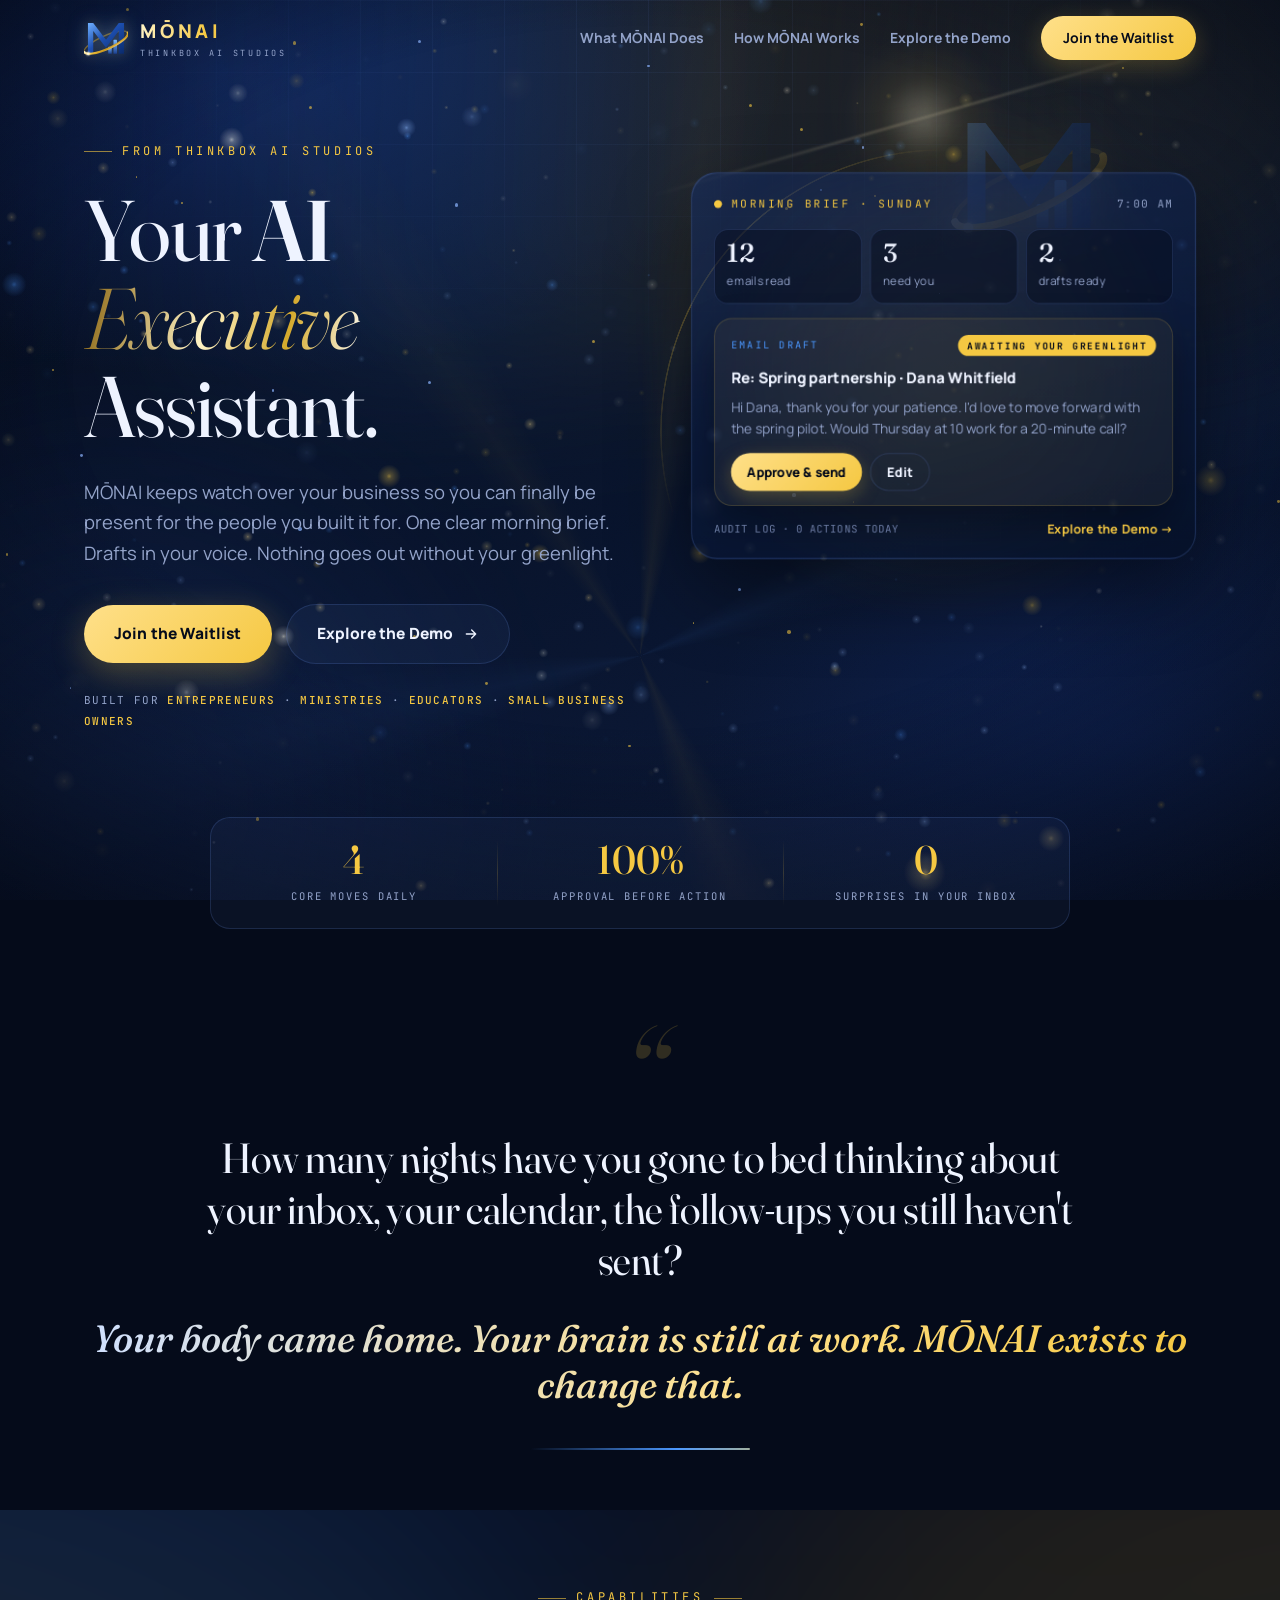
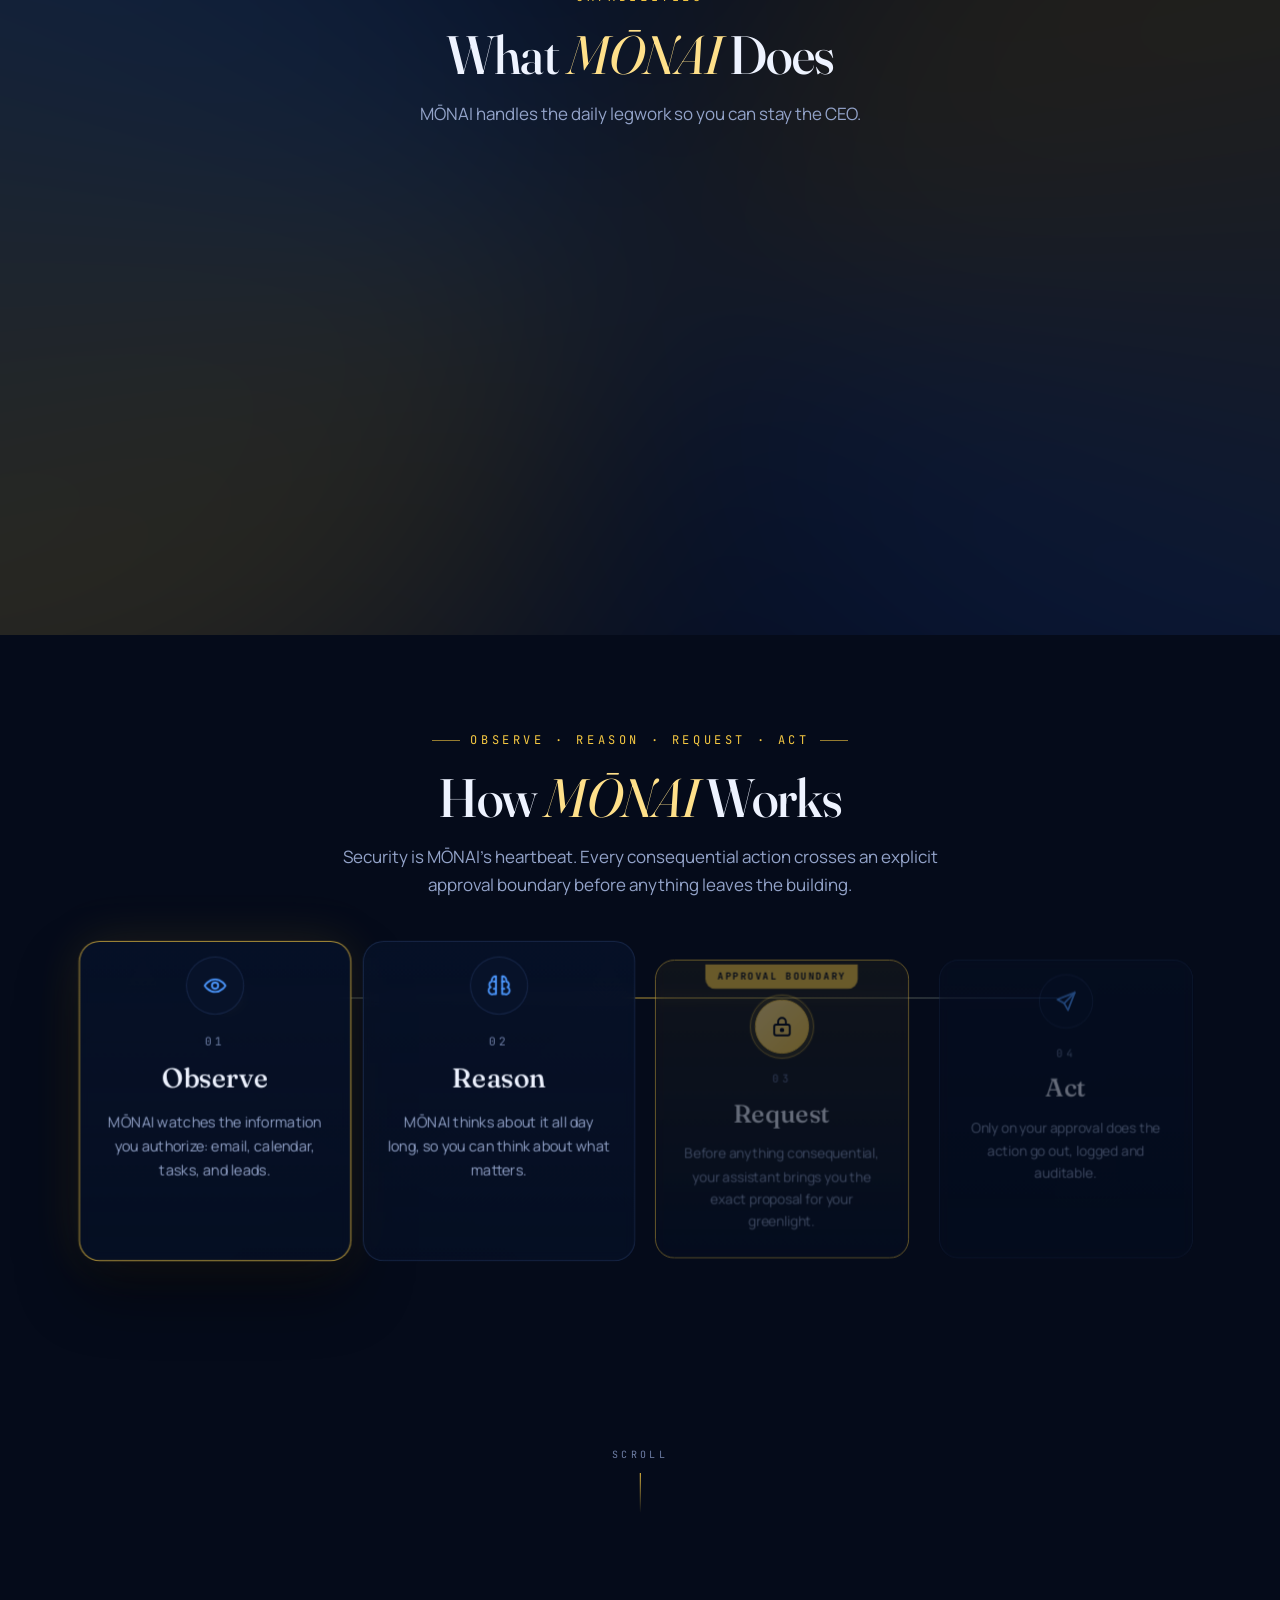
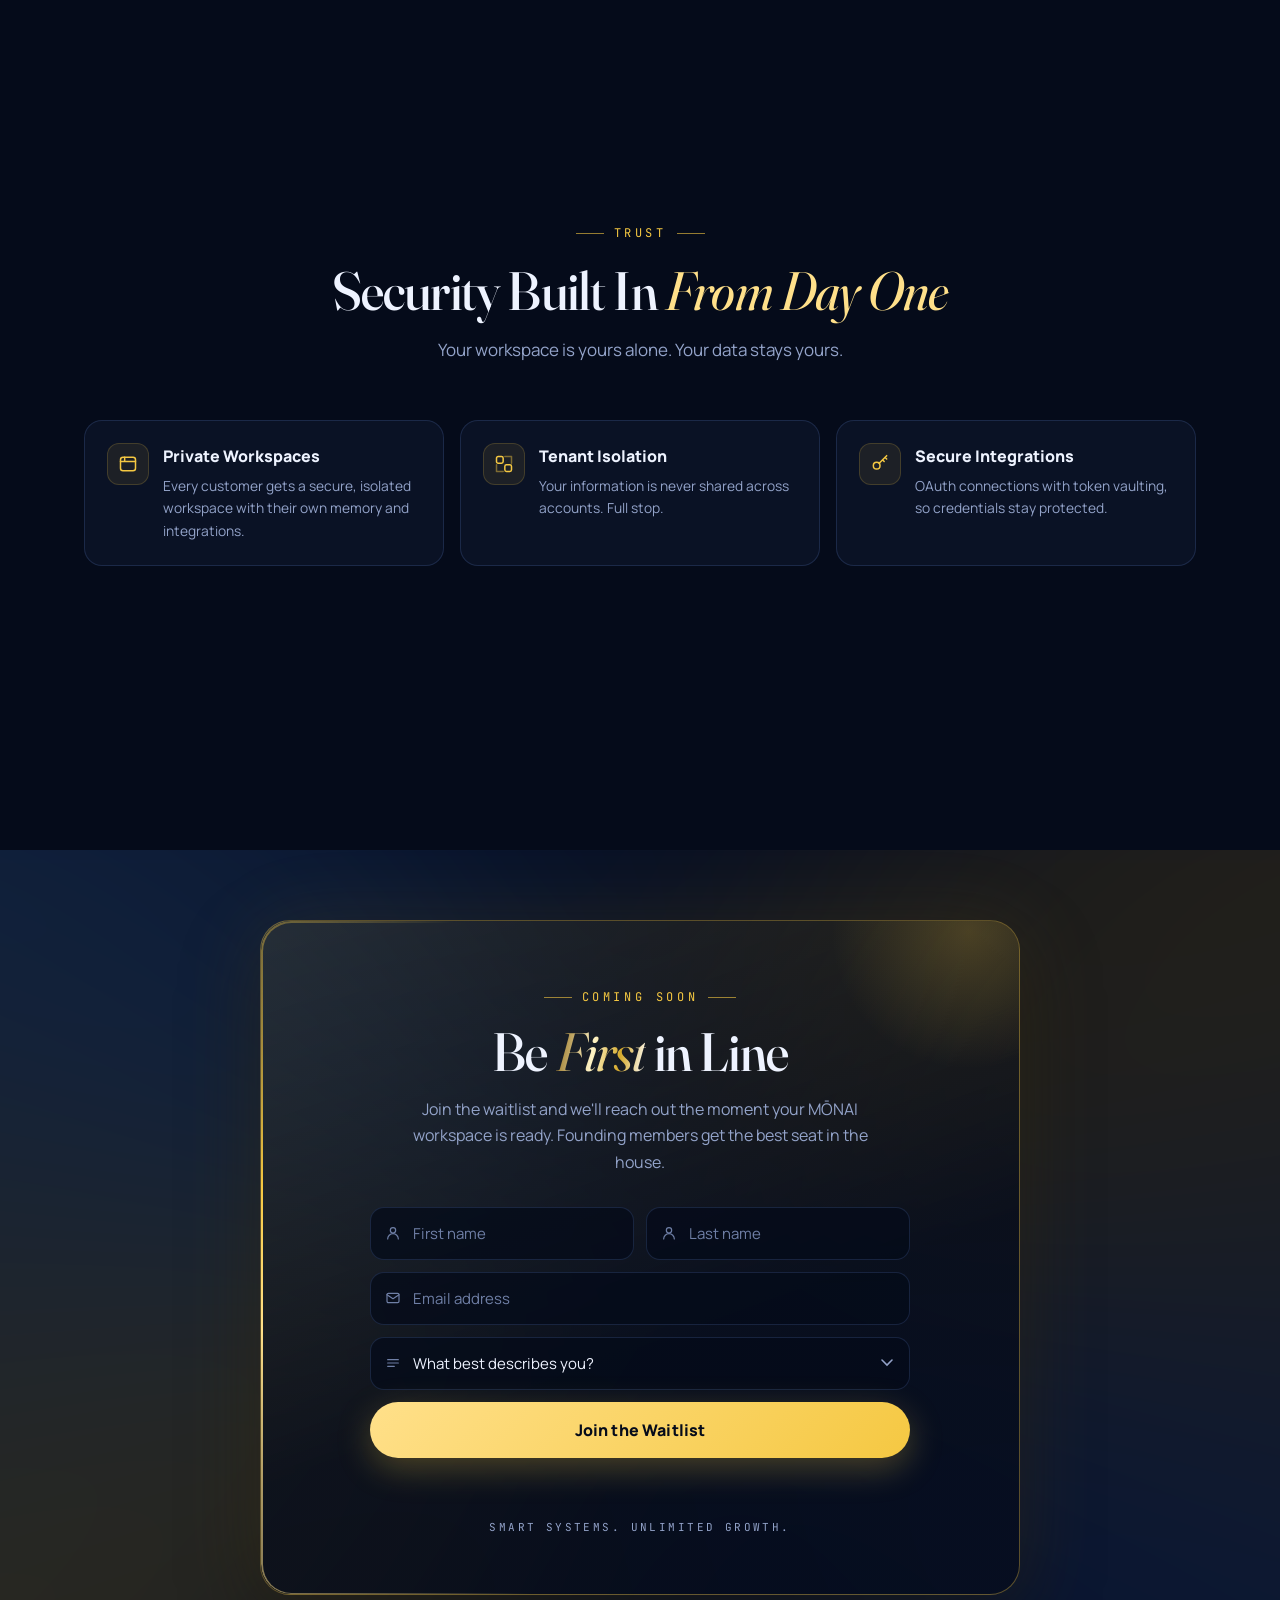
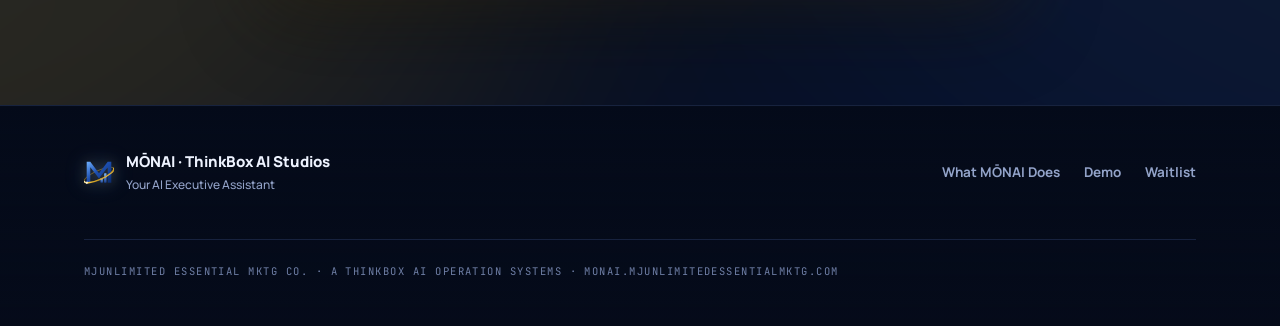
==== commit c6a04ca7: "Fix waitlist form endpoint: old api.base44.com URL 404'd, switch to correct app URL" ====
--- a/index.html
+++ b/index.html
@@ -1225,7 +1225,7 @@
             role: document.getElementById('role').value,
             source: 'monai-landing',
           };
-          const res = await fetch('https://api.base44.com/api/apps/6a029d2b5cc37d5b54f861bf/functions/monaiWaitlist', {
+          const res = await fetch('https://think-box-ai-studios-54f861bf.base44.app/functions/monaiWaitlist', {
             method: 'POST',
             headers: { 'Content-Type': 'application/json' },
             body: JSON.stringify(payload),
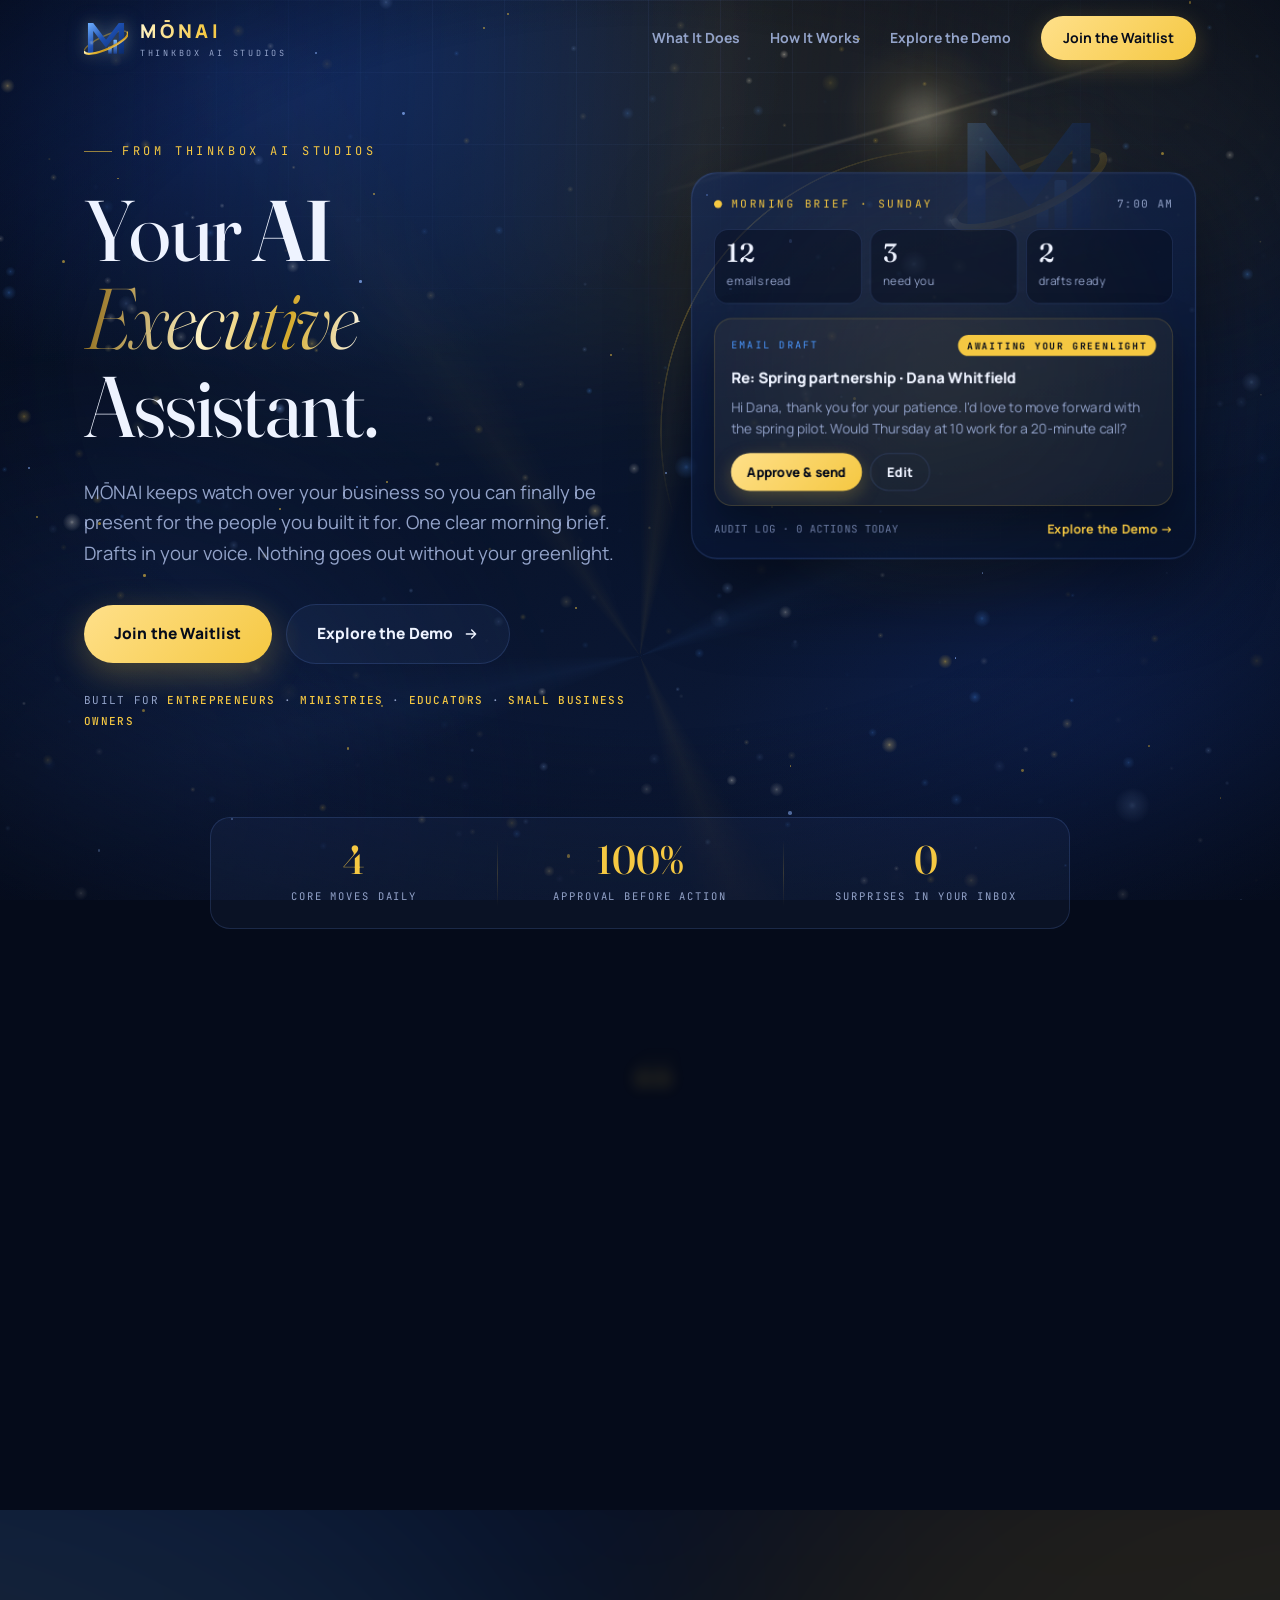
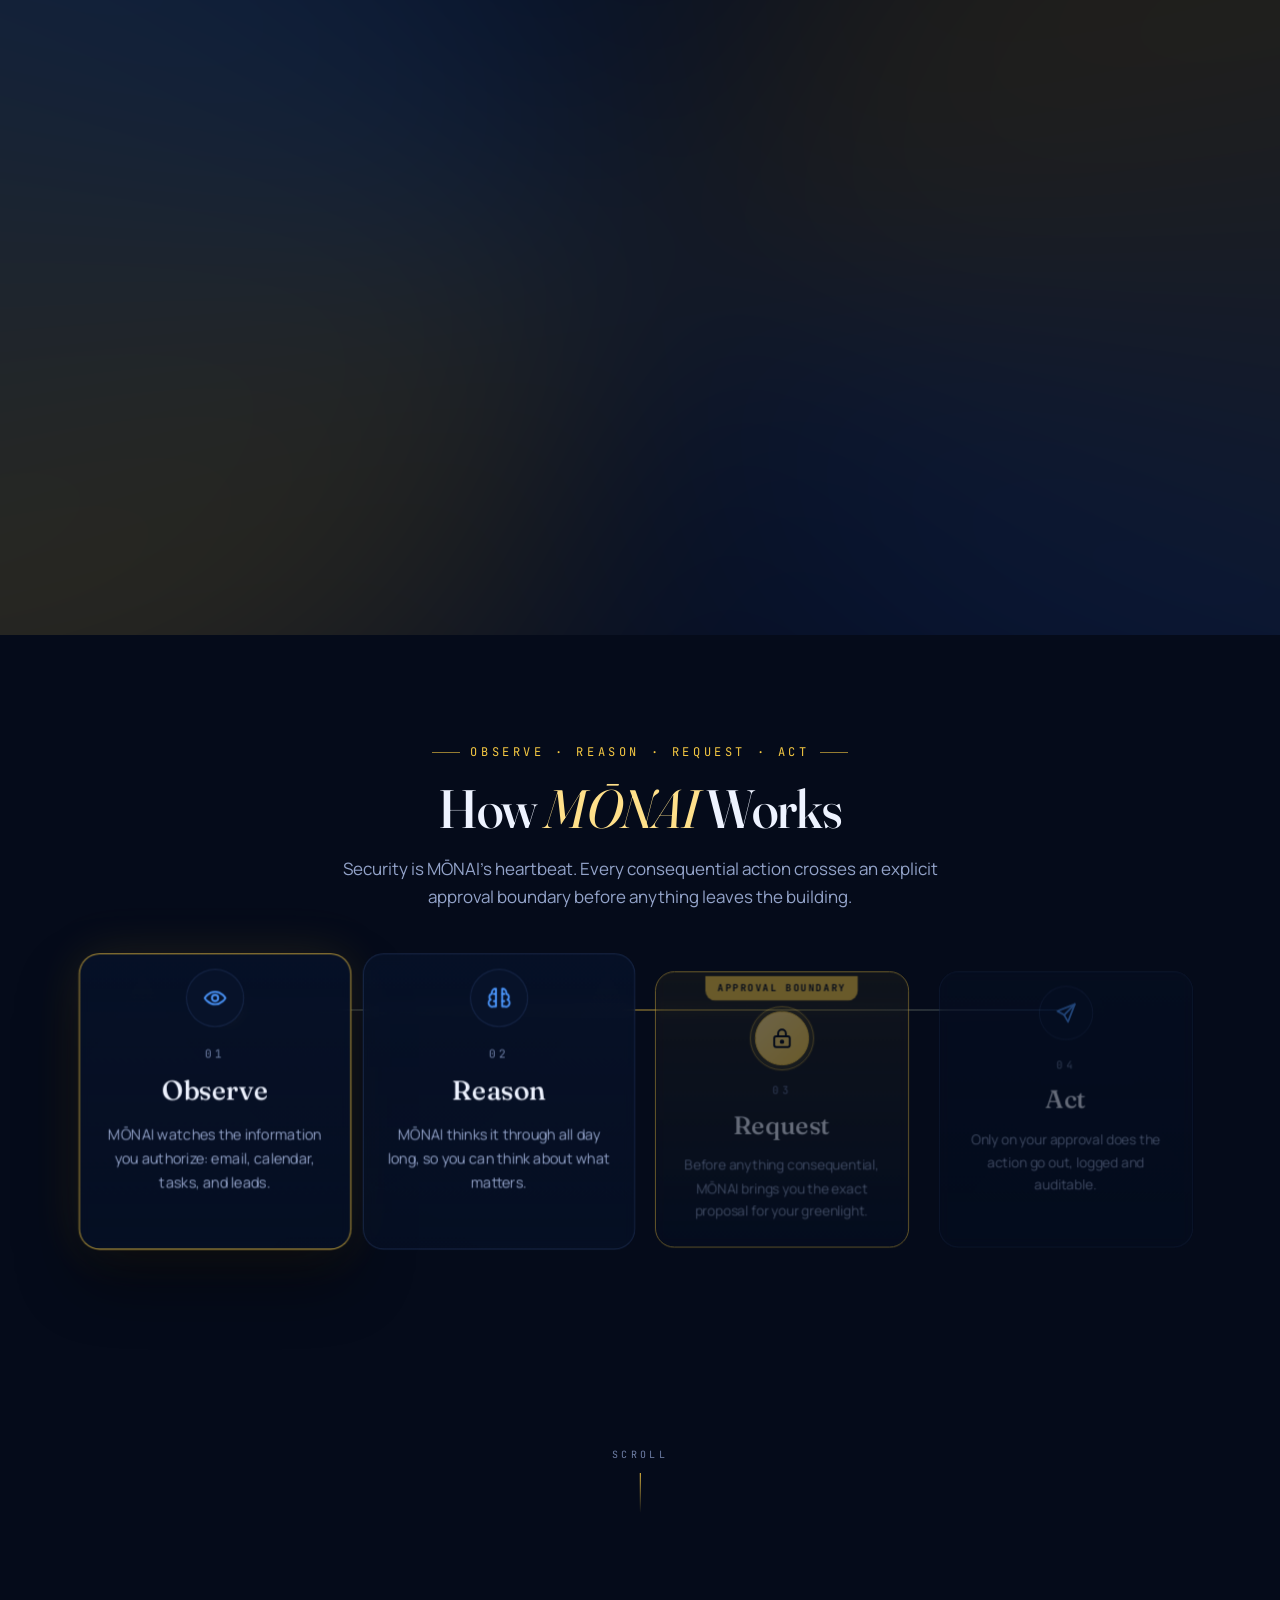
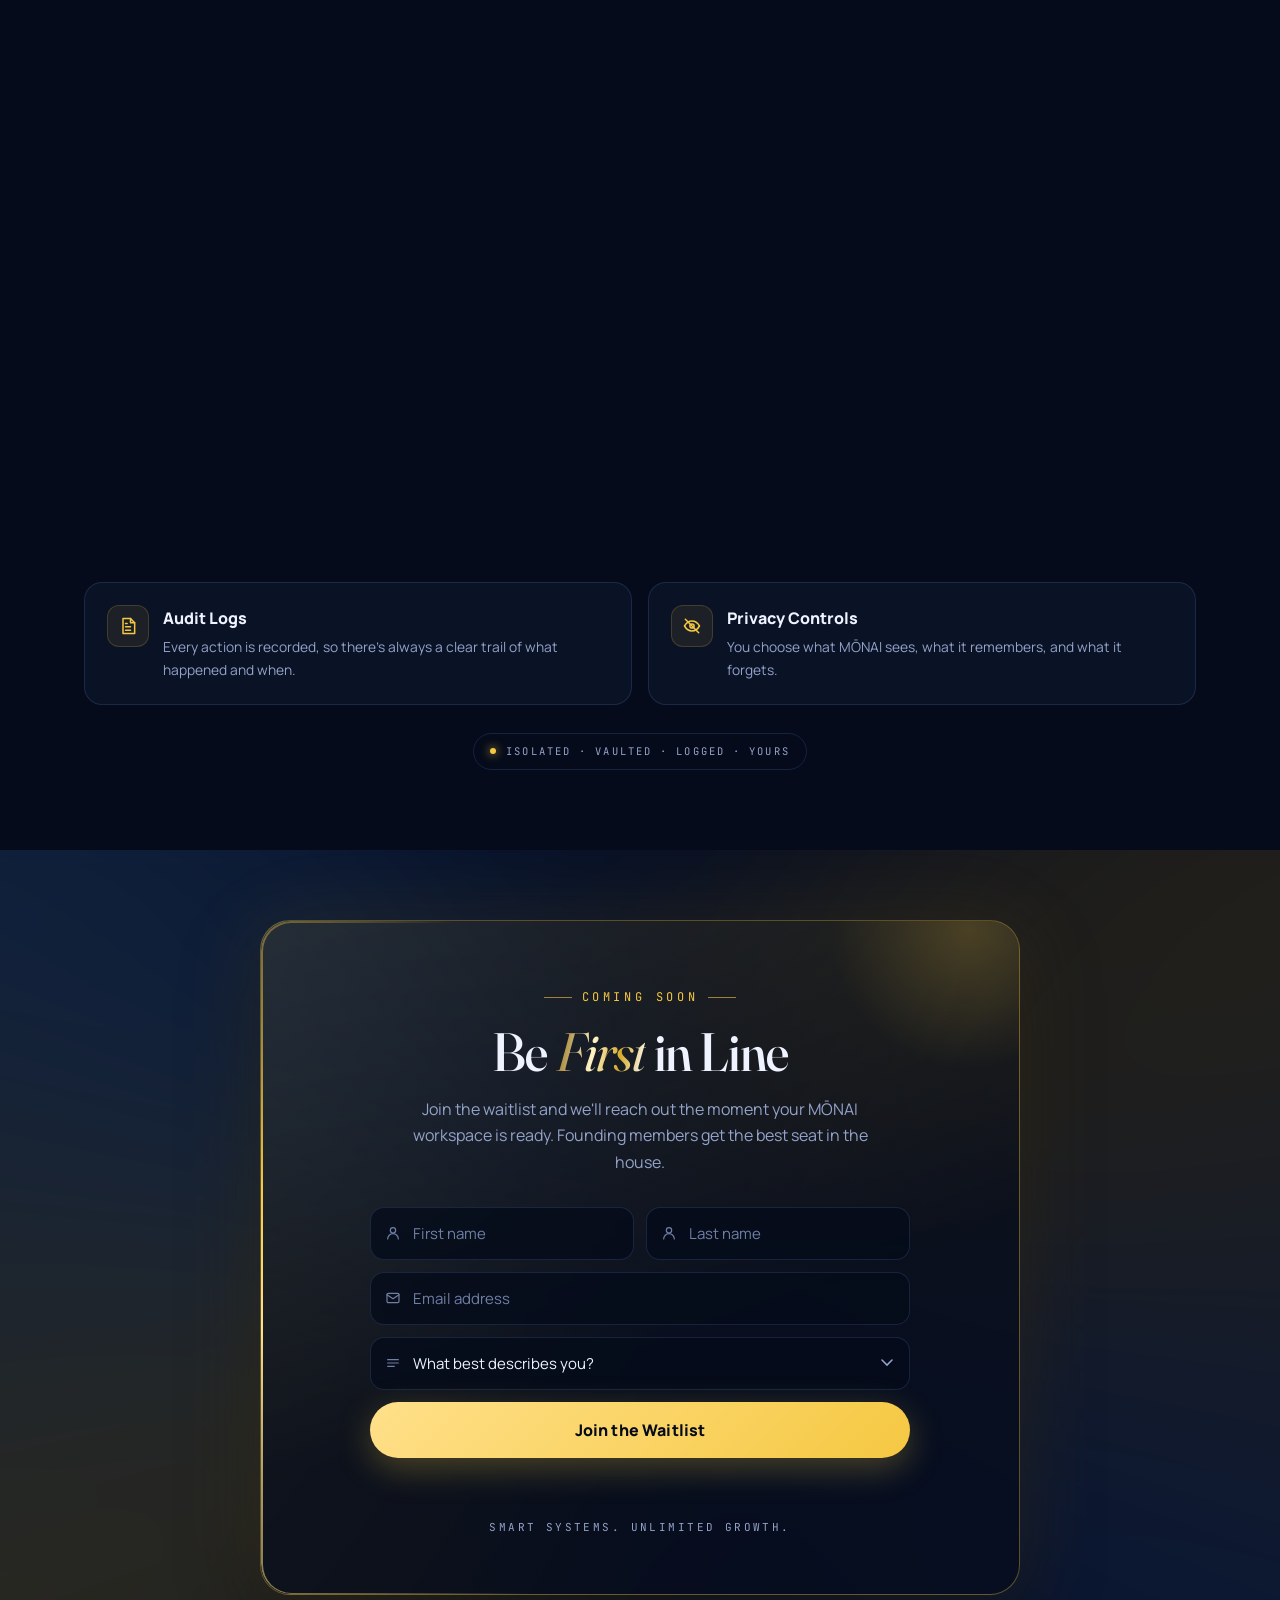
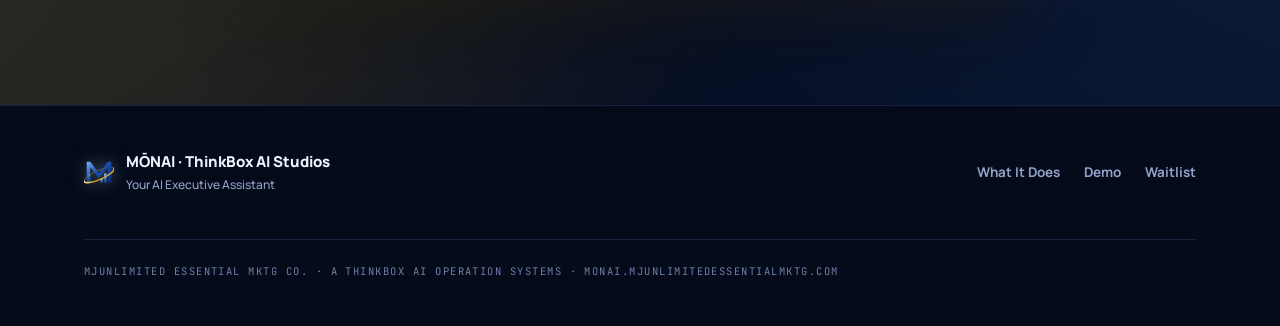
==== commit b862063f: "Refer to MŌNAI by name or as "it", never with gendered pronouns Rewrites the landing page copy so MŌ" ====
--- a/index.html
+++ b/index.html
@@ -1,18 +1,24 @@
-<!doctype html>
+<!DOCTYPE html>
 <html lang="en">
 <head>
-<meta charset="UTF-8" />
-<link rel="icon" type="image/png" sizes="32x32" href="/monai-icon-32.png" />
-<link rel="icon" type="image/png" sizes="64x64" href="/monai-icon-64.png" />
-<link rel="apple-touch-icon" sizes="180x180" href="/monai-icon-180.png" />
-<link rel="icon" type="image/png" sizes="512x512" href="/monai-icon-512.png" />
-<meta name="viewport" content="width=device-width, initial-scale=1.0" />
-<title>MŌNAI | Executive AI Assistant | ThinkBox AI Studios</title>
-<meta name="description" content="MŌNAI keeps watch over your business so you can be present for the people you built it for. One clear morning brief. Drafts in your voice. Nothing goes out without your greenlight." />
-<link href="https://fonts.googleapis.com/css2?family=Fraunces:ital,opsz,wght@0,9..144,300..700;1,9..144,300..700&family=Manrope:wght@400..800&family=JetBrains+Mono:wght@400;500;600&display=swap" rel="stylesheet" />
-<style>
+  <meta charset="UTF-8" />
+  <meta name="viewport" content="width=device-width, initial-scale=1.0" />
+  <meta name="description" content="MŌNAI is your AI executive assistant. One clear morning brief, drafts in your voice, and nothing goes out without your greenlight. From ThinkBox AI Studios." />
+  <meta name="theme-color" content="#050b1a" />
+  <meta property="og:title" content="MŌNAI | Your AI Executive Assistant" />
+  <meta property="og:description" content="MŌNAI keeps watch over your business so you can be present for the people you built it for. Nothing goes out without your greenlight." />
+  <meta property="og:type" content="website" />
+  <meta property="og:url" content="https://monai.mjunlimitedessentialmktg.com/" />
+  <meta property="og:image" content="https://monai.mjunlimitedessentialmktg.com/monai-icon-512.png" />
+  <title>MŌNAI | Your AI Executive Assistant | ThinkBox AI Studios</title>
+  <link rel="icon" type="image/png" sizes="32x32" href="/monai-icon-32.png" />
+  <link rel="icon" type="image/png" sizes="64x64" href="/monai-icon-64.png" />
+  <link rel="apple-touch-icon" sizes="180x180" href="/monai-icon-180.png" />
+  <link rel="preconnect" href="https://fonts.googleapis.com" />
+  <link rel="preconnect" href="https://fonts.gstatic.com" crossorigin />
+  <link href="https://fonts.googleapis.com/css2?family=Fraunces:ital,opsz,wght@0,9..144,300..700;1,9..144,300..700&family=Manrope:wght@400..800&family=JetBrains+Mono:wght@400;500;600&display=swap" rel="stylesheet" />
+  <style>
     :root {
-      color-scheme: dark;
       --bg: #050b1a;
       --bg2: #0d1b3d;
       --navy: #0e2358;
@@ -225,7 +231,7 @@
     .orra.pinned .film-hint.hide { opacity: 0; transition: opacity .4s; }
 
     /* scroll progress */
-    .progress { position: fixed; top: env(safe-area-inset-top, 0px); left: 0; height: 2px; width: 0; z-index: 60; background: linear-gradient(90deg, var(--gold-soft), var(--gold)); box-shadow: 0 0 12px rgba(245,200,66,.6); }
+    .progress { position: fixed; top: 0; left: 0; height: 2px; width: 0; z-index: 60; background: linear-gradient(90deg, var(--gold-soft), var(--gold)); box-shadow: 0 0 12px rgba(245,200,66,.6); }
 
     header, main, section, footer { position: relative; z-index: 1; }
     section[id] { scroll-margin-top: 84px; }
@@ -242,7 +248,7 @@
     .wordmark .wm-sub { font-family: var(--mono); font-size: 8.5px; letter-spacing: 0.32em; color: var(--muted); margin-top: 5px; text-transform: uppercase; }
 
     /* ───────────────────────── nav ───────────────────────── */
-    header { position: sticky; top: env(safe-area-inset-top, 0px); z-index: 50; transition: background .3s, border-color .3s, backdrop-filter .3s; border-bottom: 1px solid transparent; }
+    header { position: sticky; top: 0; z-index: 50; transition: background .3s, border-color .3s, backdrop-filter .3s; border-bottom: 1px solid transparent; }
     header.scrolled { background: rgba(5, 11, 26, 0.72); backdrop-filter: blur(14px); -webkit-backdrop-filter: blur(14px); border-bottom-color: var(--line-blue); }
     nav { display: flex; align-items: center; justify-content: space-between; padding: 16px 0; }
     .nav-links { display: flex; align-items: center; gap: 30px; }
@@ -580,7 +586,7 @@
   </style>
 </head>
 <body>
-<!-- ── logo definitions (inline SVG, reused via <use>) ── -->
+  <!-- ── logo definitions (inline SVG, reused via <use>) ── -->
   <svg width="0" height="0" style="position:absolute" aria-hidden="true" focusable="false">
     <defs>
       <linearGradient id="gNavy" x1="0" y1="0" x2="1" y2="1">
@@ -676,14 +682,14 @@
   <header id="header">
     <div class="wrap">
       <nav>
-        <a class="lockup" href="https://monai.mjunlimitedessentialmktg.com/" aria-label="MŌNAI home">
+        <a class="lockup" href="/" aria-label="MŌNAI home">
           <svg class="mark" aria-hidden="true"><use href="#monai-mark"/></svg>
           <span class="wordmark"><span class="wm">MŌNAI</span><span class="wm-sub">ThinkBox AI Studios</span></span>
         </a>
         <div class="nav-links">
-          <a href="#what-she-does">What MŌNAI Does</a>
-          <a href="#architecture">How MŌNAI Works</a>
-          <a href="https://monai.mjunlimitedessentialmktg.com/demo/">Explore the Demo</a>
+          <a href="#what-it-does">What It Does</a>
+          <a href="#architecture">How It Works</a>
+          <a href="/demo/">Explore the Demo</a>
           <a class="nav-cta" href="#waitlist">Join the Waitlist</a>
         </div>
         <button class="burger" id="burger" aria-label="Open menu" aria-expanded="false" aria-controls="mobile-menu"><span></span><span></span><span></span></button>
@@ -691,9 +697,9 @@
     </div>
   </header>
   <div class="mobile-menu" id="mobile-menu">
-    <a href="#what-she-does">What MŌNAI Does</a>
-    <a href="#architecture">How MŌNAI Works</a>
-    <a href="https://monai.mjunlimitedessentialmktg.com/demo/">Explore the Demo</a>
+    <a href="#what-it-does">What It Does</a>
+    <a href="#architecture">How It Works</a>
+    <a href="/demo/">Explore the Demo</a>
     <a class="mm-cta" href="#waitlist">Join the Waitlist</a>
   </div>
 
@@ -707,7 +713,7 @@
             <p class="lede reveal in reveal-delay-2">MŌNAI keeps watch over your business so you can finally be present for the people you built it for. One clear morning brief. Drafts in your voice. Nothing goes out without your greenlight.</p>
             <div class="hero-ctas reveal in reveal-delay-3">
               <a class="btn btn-gold" href="#waitlist">Join the Waitlist</a>
-              <a class="btn btn-ghost" href="https://monai.mjunlimitedessentialmktg.com/demo/">Explore the Demo <svg viewBox="0 0 24 24" fill="none" stroke="currentColor" stroke-width="2" stroke-linecap="round" stroke-linejoin="round"><path d="M5 12h14M13 6l6 6-6 6"/></svg></a>
+              <a class="btn btn-ghost" href="/demo/">Explore the Demo <svg viewBox="0 0 24 24" fill="none" stroke="currentColor" stroke-width="2" stroke-linecap="round" stroke-linejoin="round"><path d="M5 12h14M13 6l6 6-6 6"/></svg></a>
             </div>
             <div class="hero-note reveal in reveal-delay-4">BUILT FOR <b>ENTREPRENEURS</b> &middot; <b>MINISTRIES</b> &middot; <b>EDUCATORS</b> &middot; <b>SMALL BUSINESS OWNERS</b></div>
           </div>
@@ -739,7 +745,7 @@
               </div>
               <div class="brief-foot">
                 <span class="brief-log" id="brief-log">AUDIT LOG &middot; 0 ACTIONS TODAY</span>
-                <a href="https://monai.mjunlimitedessentialmktg.com/demo/">Explore the Demo &rarr;</a>
+                <a href="/demo/">Explore the Demo &rarr;</a>
               </div>
             </div>
             </div>
@@ -767,7 +773,7 @@
       </div>
     </section>
 
-    <section class="features band" id="what-she-does">
+    <section class="features band" id="what-it-does">
       <div class="band-glow" aria-hidden="true"></div>
       <div class="wrap">
         <div class="sec-head">
@@ -787,21 +793,21 @@
             <div class="num">02</div>
             <div class="ico"><svg viewBox="0 0 24 24" fill="none" stroke="currentColor" stroke-width="1.8" stroke-linecap="round" stroke-linejoin="round"><path d="M21 12a8 8 0 0 1-11.6 7.1L4 21l1.9-5.4A8 8 0 1 1 21 12z"/><path d="M8.5 11h7M8.5 14h4"/></svg></div>
             <h3>Ask MŌNAI Anything</h3>
-            <p>Talk to MŌNAI the way you'd talk to an assistant. MŌNAI finds answers and drafts the email, the post, and the follow-up, written in your voice.</p>
+            <p>Talk to MŌNAI the way you'd talk to an assistant. It finds answers and drafts the email, the post, and the follow-up, written in your voice.</p>
             <div class="glow-line"></div>
           </div>
           <div class="card reveal reveal-delay-3">
             <div class="num">03</div>
             <div class="ico"><svg viewBox="0 0 24 24" fill="none" stroke="currentColor" stroke-width="1.8" stroke-linecap="round" stroke-linejoin="round"><path d="M12 2l8 3v6c0 5-3.4 9.4-8 11-4.6-1.6-8-6-8-11V5l8-3z"/><path d="M8.5 12l2.3 2.3L15.5 9.5"/></svg></div>
             <h3>Approval First</h3>
-            <p>MŌNAI never sends anything without your greenlight. You see exactly what goes out, who it goes to, and when. Your assistant does the legwork. You stay the CEO.</p>
+            <p>MŌNAI never sends anything without your greenlight. You see exactly what goes out, who it goes to, and when. The assistant does the legwork. You stay the CEO.</p>
             <div class="glow-line"></div>
           </div>
           <div class="card reveal reveal-delay-4">
             <div class="num">04</div>
             <div class="ico"><svg viewBox="0 0 24 24" fill="none" stroke="currentColor" stroke-width="1.8" stroke-linecap="round" stroke-linejoin="round"><path d="M12 3l1.8 4.7L18.5 9.5l-4.7 1.8L12 16l-1.8-4.7L5.5 9.5l4.7-1.8z"/><path d="M19 15l.9 2.1L22 18l-2.1.9L19 21l-.9-2.1L16 18l2.1-.9zM5 16l.7 1.6L7.3 18.3l-1.6.7L5 20.6l-.7-1.6-1.6-.7 1.6-.7z"/></svg></div>
             <h3>MŌNAI Learns You</h3>
-            <p>Over time your assistant learns your style, your priorities, and your people, so MŌNAI gets sharper every single week you work together.</p>
+            <p>Over time MŌNAI learns your style, your priorities, and your people, so it gets sharper every single week you work together.</p>
             <div class="glow-line"></div>
           </div>
         </div>
@@ -829,14 +835,14 @@
             <div class="node"><svg viewBox="0 0 24 24" fill="none" stroke="currentColor" stroke-width="1.8" stroke-linecap="round" stroke-linejoin="round"><path d="M9 3a4 4 0 0 0-4 4v1a3 3 0 0 0-1 5.5A3.5 3.5 0 0 0 7 20h2V3zM15 3a4 4 0 0 1 4 4v1a3 3 0 0 1 1 5.5A3.5 3.5 0 0 1 17 20h-2V3z"/><path d="M9 8H7M9 15H7M15 8h2M15 15h2"/></svg></div>
             <div class="glyph">02</div>
             <h3>Reason</h3>
-            <p>MŌNAI thinks about it all day long, so you can think about what matters.</p>
+            <p>MŌNAI thinks it through all day long, so you can think about what matters.</p>
           </div>
           <div class="step gate reveal reveal-delay-3">
             <div class="gate-label">APPROVAL BOUNDARY</div>
             <div class="node"><svg viewBox="0 0 24 24" fill="none" stroke="currentColor" stroke-width="2" stroke-linecap="round" stroke-linejoin="round"><rect x="4" y="10" width="16" height="11" rx="2"/><path d="M8 10V7a4 4 0 0 1 8 0v3"/><circle cx="12" cy="15.5" r="1.3" fill="currentColor"/></svg></div>
             <div class="glyph">03</div>
             <h3>Request</h3>
-            <p>Before anything consequential, your assistant brings you the exact proposal for your greenlight.</p>
+            <p>Before anything consequential, MŌNAI brings you the exact proposal for your greenlight.</p>
           </div>
           <div class="step reveal reveal-delay-4">
             <div class="node"><svg viewBox="0 0 24 24" fill="none" stroke="currentColor" stroke-width="1.8" stroke-linecap="round" stroke-linejoin="round"><path d="M21 3L10 14"/><path d="M21 3l-7 18-4-7-7-4z"/></svg></div>
@@ -877,7 +883,7 @@
           </div>
           <div class="sec-item reveal reveal-delay-4">
             <div class="sico"><svg viewBox="0 0 24 24" fill="none" stroke="currentColor" stroke-width="1.8" stroke-linecap="round" stroke-linejoin="round"><path d="M3 12s3.5-6 9-6 9 6 9 6-3.5 6-9 6-9-6-9-6z"/><circle cx="12" cy="12" r="2.5"/><path d="M4 4l16 16" /></svg></div>
-            <div><h4>Privacy Controls</h4><p>You choose what your assistant sees, remembers, and forgets.</p></div>
+            <div><h4>Privacy Controls</h4><p>You choose what MŌNAI sees, what it remembers, and what it forgets.</p></div>
           </div>
         </div>
         <div class="sec-badge reveal"><span><i></i>ISOLATED &middot; VAULTED &middot; LOGGED &middot; YOURS</span></div>
@@ -934,8 +940,8 @@
           <div>M&#332;NAI &middot; ThinkBox AI Studios<small>Your AI Executive Assistant</small></div>
         </div>
         <div class="links">
-          <a href="#what-she-does">What MŌNAI Does</a>
-          <a href="https://monai.mjunlimitedessentialmktg.com/demo/">Demo</a>
+          <a href="#what-it-does">What It Does</a>
+          <a href="/demo/">Demo</a>
           <a href="#waitlist">Waitlist</a>
         </div>
         <div class="co">MJUNLIMITED ESSENTIAL MKTG CO. &#183; A THINKBOX AI OPERATION SYSTEMS &#183; MONAI.MJUNLIMITEDESSENTIALMKTG.COM</div>
@@ -1220,21 +1226,24 @@
         try {
           const payload = {
             first_name: first,
-            last_name: document.getElementById('last_name').value.trim(),
+            last_name: document.getElementById('last_name').value,
             email: email,
             role: document.getElementById('role').value,
             source: 'monai-landing',
           };
-          const res = await fetch('https://think-box-ai-studios-54f861bf.base44.app/functions/monaiWaitlist', {
+          const res = await fetch('https://api.base44.com/api/apps/6a029d2b5cc37d5b54f861bf/functions/monaiWaitlist', {
             method: 'POST',
             headers: { 'Content-Type': 'application/json' },
             body: JSON.stringify(payload),
           });
           const data = await res.json();
-          if (!data.ok) throw new Error(data.error || 'Something went wrong.');
-          msg.className = 'wl-msg ok';
-          msg.textContent = "You're on the list! It's only up from here.";
-          document.getElementById('wl-form').reset();
+          if (data.ok) {
+            msg.className = 'wl-msg ok';
+            msg.textContent = "You're on the list! It's only up from here.";
+            document.getElementById('wl-form').reset();
+          } else {
+            throw new Error(data.error || 'Something went wrong.');
+          }
         } catch (err) {
           msg.className = 'wl-msg err';
           msg.textContent = err.message || 'Something went wrong. Please try again.';
@@ -1245,7 +1254,5 @@
       });
     })();
   </script>
-
-</body></html>
 </body>
 </html>
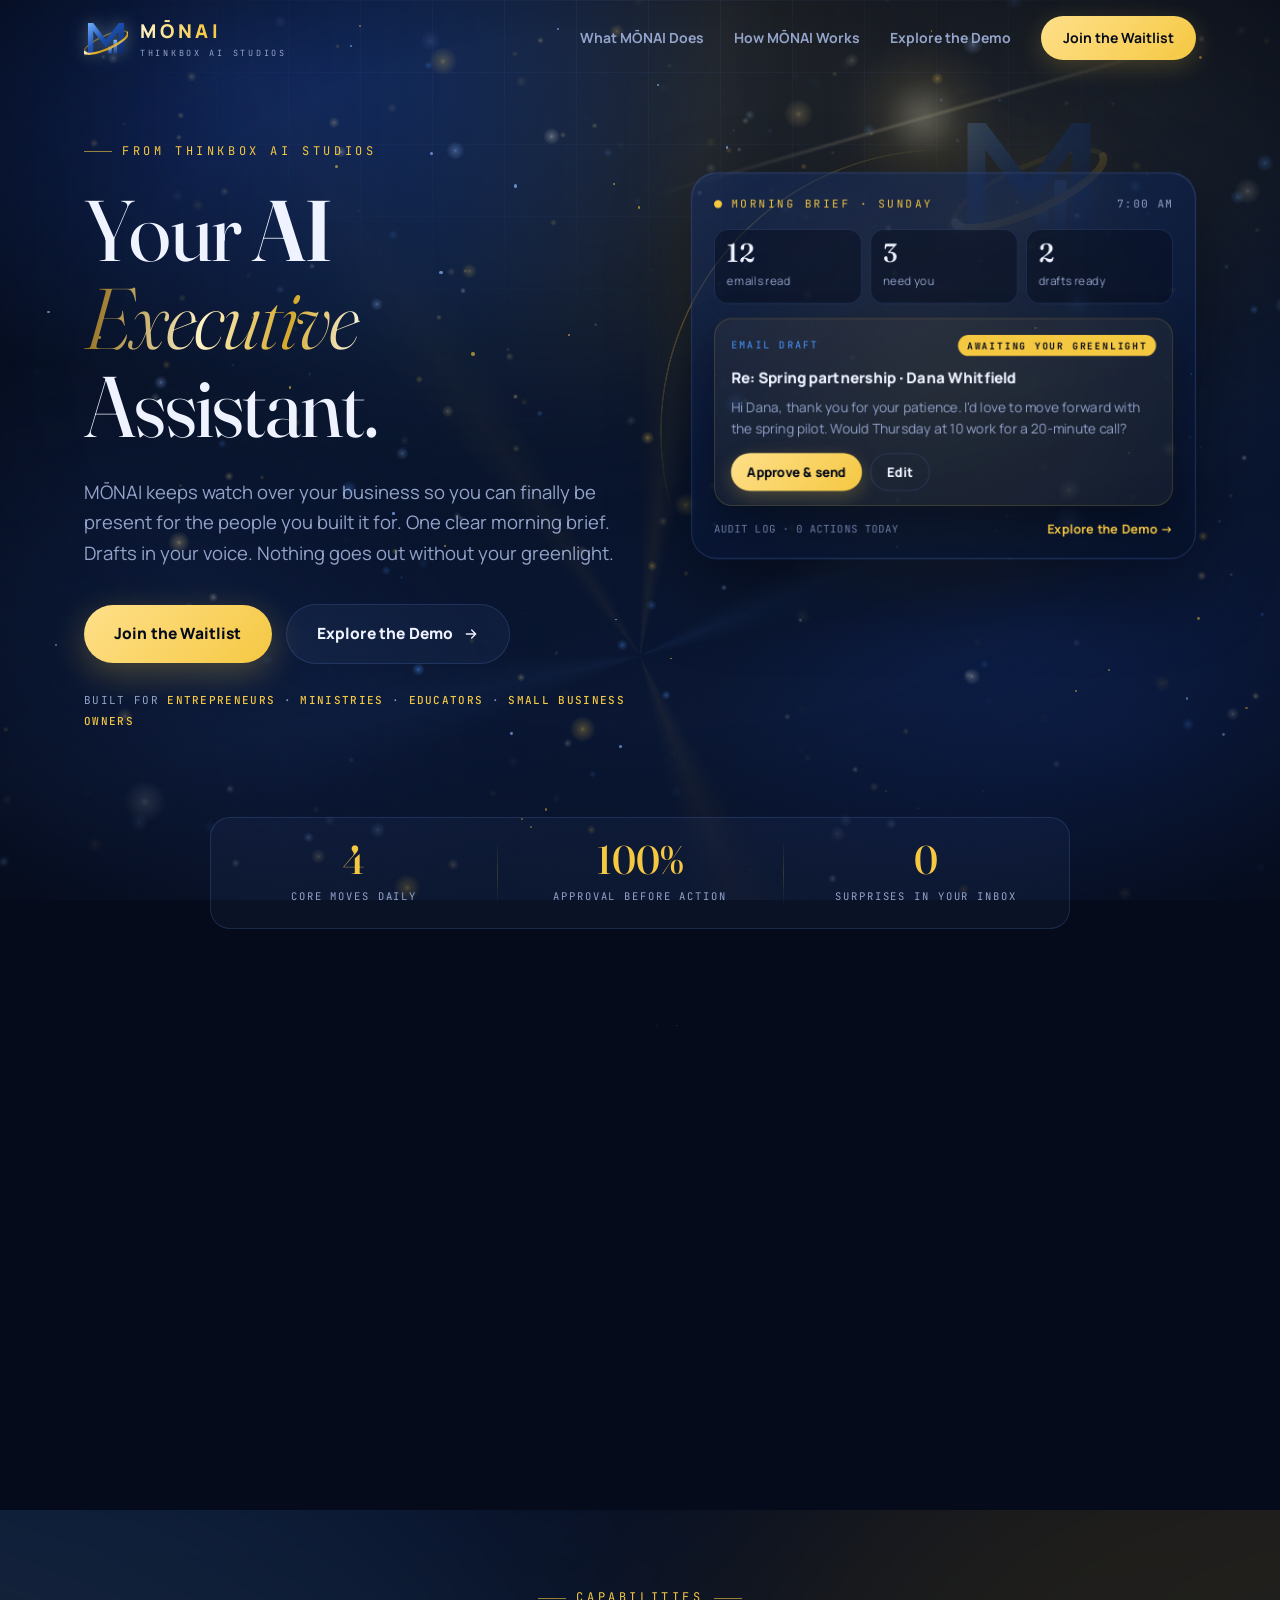
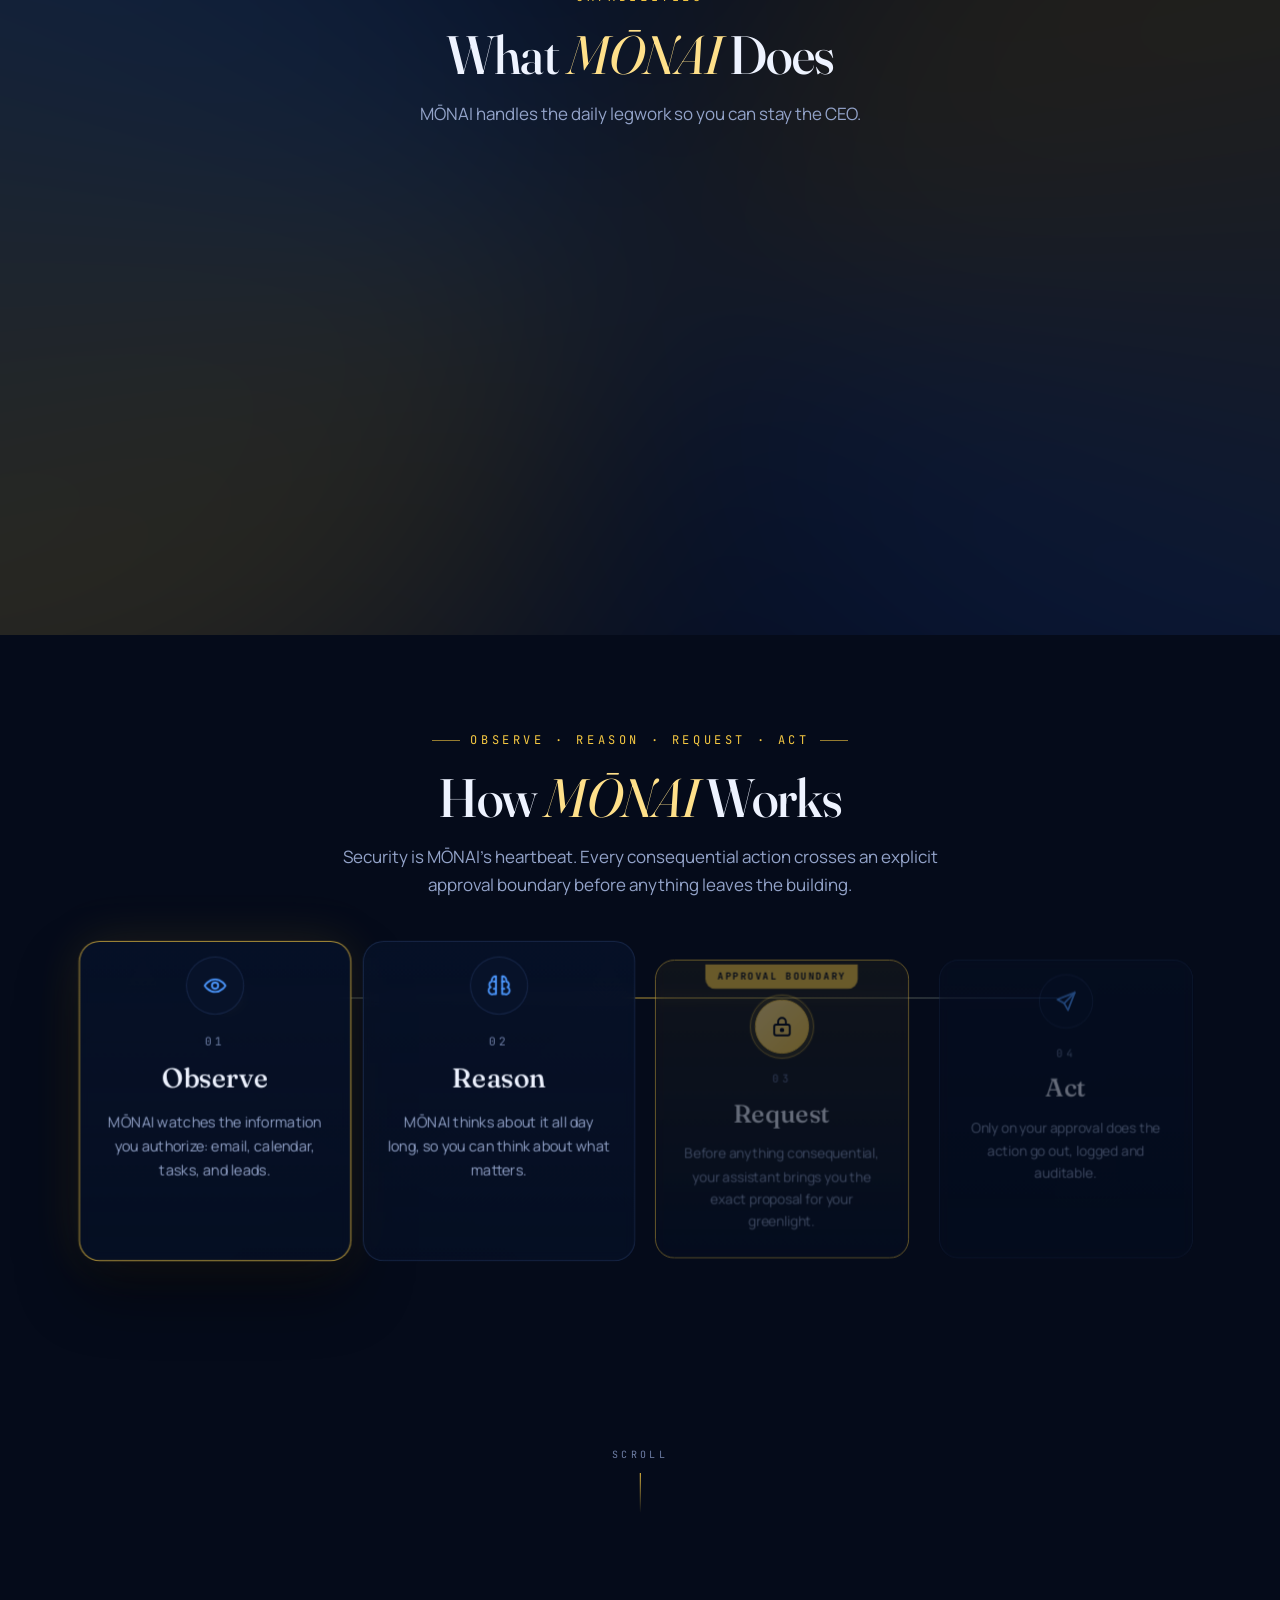
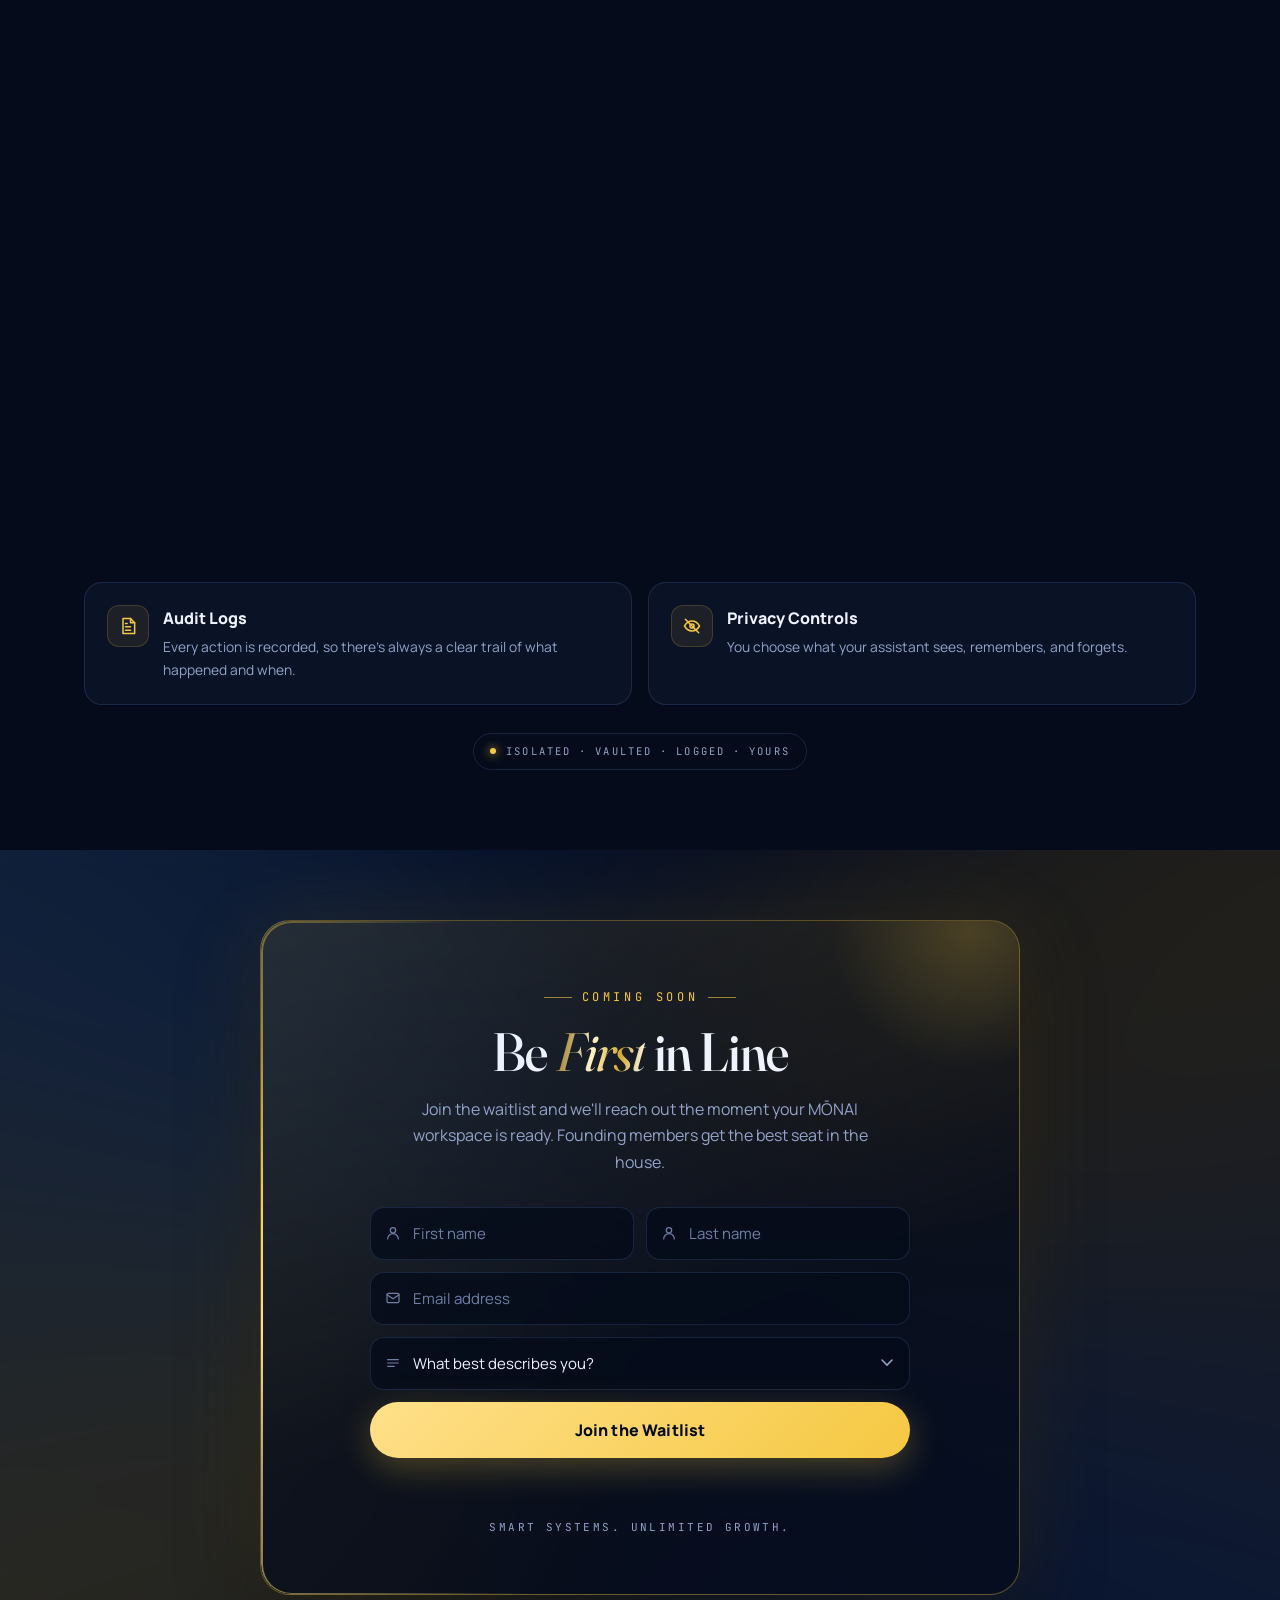
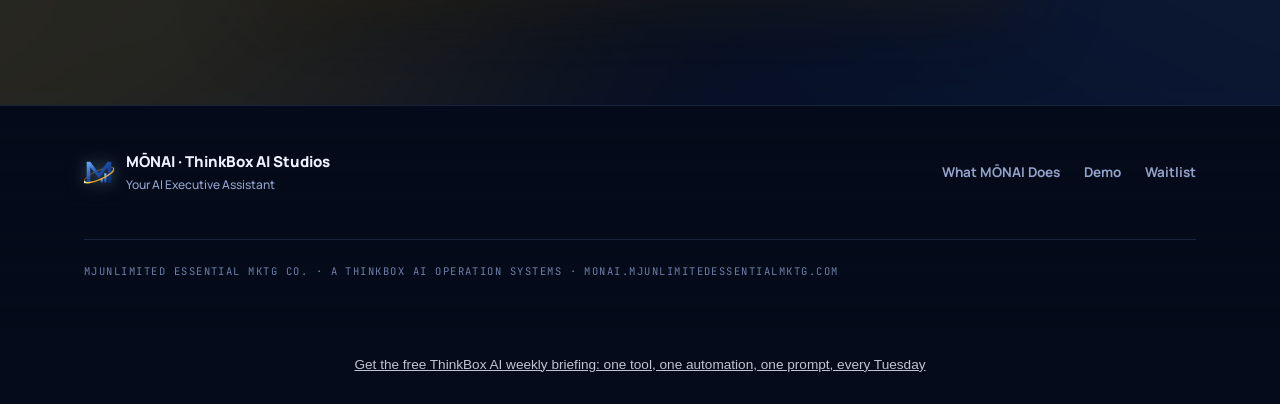
==== commit d6b075d3: "Add weekly briefing signup link" ====
--- a/index.html
+++ b/index.html
@@ -1,24 +1,18 @@
-<!DOCTYPE html>
+<!doctype html>
 <html lang="en">
 <head>
-  <meta charset="UTF-8" />
-  <meta name="viewport" content="width=device-width, initial-scale=1.0" />
-  <meta name="description" content="MŌNAI is your AI executive assistant. One clear morning brief, drafts in your voice, and nothing goes out without your greenlight. From ThinkBox AI Studios." />
-  <meta name="theme-color" content="#050b1a" />
-  <meta property="og:title" content="MŌNAI | Your AI Executive Assistant" />
-  <meta property="og:description" content="MŌNAI keeps watch over your business so you can be present for the people you built it for. Nothing goes out without your greenlight." />
-  <meta property="og:type" content="website" />
-  <meta property="og:url" content="https://monai.mjunlimitedessentialmktg.com/" />
-  <meta property="og:image" content="https://monai.mjunlimitedessentialmktg.com/monai-icon-512.png" />
-  <title>MŌNAI | Your AI Executive Assistant | ThinkBox AI Studios</title>
-  <link rel="icon" type="image/png" sizes="32x32" href="/monai-icon-32.png" />
-  <link rel="icon" type="image/png" sizes="64x64" href="/monai-icon-64.png" />
-  <link rel="apple-touch-icon" sizes="180x180" href="/monai-icon-180.png" />
-  <link rel="preconnect" href="https://fonts.googleapis.com" />
-  <link rel="preconnect" href="https://fonts.gstatic.com" crossorigin />
-  <link href="https://fonts.googleapis.com/css2?family=Fraunces:ital,opsz,wght@0,9..144,300..700;1,9..144,300..700&family=Manrope:wght@400..800&family=JetBrains+Mono:wght@400;500;600&display=swap" rel="stylesheet" />
-  <style>
+<meta charset="UTF-8" />
+<link rel="icon" type="image/png" sizes="32x32" href="/monai-icon-32.png" />
+<link rel="icon" type="image/png" sizes="64x64" href="/monai-icon-64.png" />
+<link rel="apple-touch-icon" sizes="180x180" href="/monai-icon-180.png" />
+<link rel="icon" type="image/png" sizes="512x512" href="/monai-icon-512.png" />
+<meta name="viewport" content="width=device-width, initial-scale=1.0" />
+<title>MŌNAI | Executive AI Assistant | ThinkBox AI Studios</title>
+<meta name="description" content="MŌNAI keeps watch over your business so you can be present for the people you built it for. One clear morning brief. Drafts in your voice. Nothing goes out without your greenlight." />
+<link href="https://fonts.googleapis.com/css2?family=Fraunces:ital,opsz,wght@0,9..144,300..700;1,9..144,300..700&family=Manrope:wght@400..800&family=JetBrains+Mono:wght@400;500;600&display=swap" rel="stylesheet" />
+<style>
     :root {
+      color-scheme: dark;
       --bg: #050b1a;
       --bg2: #0d1b3d;
       --navy: #0e2358;
@@ -231,7 +225,7 @@
     .orra.pinned .film-hint.hide { opacity: 0; transition: opacity .4s; }
 
     /* scroll progress */
-    .progress { position: fixed; top: 0; left: 0; height: 2px; width: 0; z-index: 60; background: linear-gradient(90deg, var(--gold-soft), var(--gold)); box-shadow: 0 0 12px rgba(245,200,66,.6); }
+    .progress { position: fixed; top: env(safe-area-inset-top, 0px); left: 0; height: 2px; width: 0; z-index: 60; background: linear-gradient(90deg, var(--gold-soft), var(--gold)); box-shadow: 0 0 12px rgba(245,200,66,.6); }
 
     header, main, section, footer { position: relative; z-index: 1; }
     section[id] { scroll-margin-top: 84px; }
@@ -248,7 +242,7 @@
     .wordmark .wm-sub { font-family: var(--mono); font-size: 8.5px; letter-spacing: 0.32em; color: var(--muted); margin-top: 5px; text-transform: uppercase; }
 
     /* ───────────────────────── nav ───────────────────────── */
-    header { position: sticky; top: 0; z-index: 50; transition: background .3s, border-color .3s, backdrop-filter .3s; border-bottom: 1px solid transparent; }
+    header { position: sticky; top: env(safe-area-inset-top, 0px); z-index: 50; transition: background .3s, border-color .3s, backdrop-filter .3s; border-bottom: 1px solid transparent; }
     header.scrolled { background: rgba(5, 11, 26, 0.72); backdrop-filter: blur(14px); -webkit-backdrop-filter: blur(14px); border-bottom-color: var(--line-blue); }
     nav { display: flex; align-items: center; justify-content: space-between; padding: 16px 0; }
     .nav-links { display: flex; align-items: center; gap: 30px; }
@@ -586,7 +580,7 @@
   </style>
 </head>
 <body>
-  <!-- ── logo definitions (inline SVG, reused via <use>) ── -->
+<!-- ── logo definitions (inline SVG, reused via <use>) ── -->
   <svg width="0" height="0" style="position:absolute" aria-hidden="true" focusable="false">
     <defs>
       <linearGradient id="gNavy" x1="0" y1="0" x2="1" y2="1">
@@ -682,14 +676,14 @@
   <header id="header">
     <div class="wrap">
       <nav>
-        <a class="lockup" href="/" aria-label="MŌNAI home">
+        <a class="lockup" href="https://monai.mjunlimitedessentialmktg.com/" aria-label="MŌNAI home">
           <svg class="mark" aria-hidden="true"><use href="#monai-mark"/></svg>
           <span class="wordmark"><span class="wm">MŌNAI</span><span class="wm-sub">ThinkBox AI Studios</span></span>
         </a>
         <div class="nav-links">
-          <a href="#what-it-does">What It Does</a>
-          <a href="#architecture">How It Works</a>
-          <a href="/demo/">Explore the Demo</a>
+          <a href="#what-she-does">What MŌNAI Does</a>
+          <a href="#architecture">How MŌNAI Works</a>
+          <a href="https://monai.mjunlimitedessentialmktg.com/demo/">Explore the Demo</a>
           <a class="nav-cta" href="#waitlist">Join the Waitlist</a>
         </div>
         <button class="burger" id="burger" aria-label="Open menu" aria-expanded="false" aria-controls="mobile-menu"><span></span><span></span><span></span></button>
@@ -697,9 +691,9 @@
     </div>
   </header>
   <div class="mobile-menu" id="mobile-menu">
-    <a href="#what-it-does">What It Does</a>
-    <a href="#architecture">How It Works</a>
-    <a href="/demo/">Explore the Demo</a>
+    <a href="#what-she-does">What MŌNAI Does</a>
+    <a href="#architecture">How MŌNAI Works</a>
+    <a href="https://monai.mjunlimitedessentialmktg.com/demo/">Explore the Demo</a>
     <a class="mm-cta" href="#waitlist">Join the Waitlist</a>
   </div>
 
@@ -713,7 +707,7 @@
             <p class="lede reveal in reveal-delay-2">MŌNAI keeps watch over your business so you can finally be present for the people you built it for. One clear morning brief. Drafts in your voice. Nothing goes out without your greenlight.</p>
             <div class="hero-ctas reveal in reveal-delay-3">
               <a class="btn btn-gold" href="#waitlist">Join the Waitlist</a>
-              <a class="btn btn-ghost" href="/demo/">Explore the Demo <svg viewBox="0 0 24 24" fill="none" stroke="currentColor" stroke-width="2" stroke-linecap="round" stroke-linejoin="round"><path d="M5 12h14M13 6l6 6-6 6"/></svg></a>
+              <a class="btn btn-ghost" href="https://monai.mjunlimitedessentialmktg.com/demo/">Explore the Demo <svg viewBox="0 0 24 24" fill="none" stroke="currentColor" stroke-width="2" stroke-linecap="round" stroke-linejoin="round"><path d="M5 12h14M13 6l6 6-6 6"/></svg></a>
             </div>
             <div class="hero-note reveal in reveal-delay-4">BUILT FOR <b>ENTREPRENEURS</b> &middot; <b>MINISTRIES</b> &middot; <b>EDUCATORS</b> &middot; <b>SMALL BUSINESS OWNERS</b></div>
           </div>
@@ -745,7 +739,7 @@
               </div>
               <div class="brief-foot">
                 <span class="brief-log" id="brief-log">AUDIT LOG &middot; 0 ACTIONS TODAY</span>
-                <a href="/demo/">Explore the Demo &rarr;</a>
+                <a href="https://monai.mjunlimitedessentialmktg.com/demo/">Explore the Demo &rarr;</a>
               </div>
             </div>
             </div>
@@ -773,7 +767,7 @@
       </div>
     </section>
 
-    <section class="features band" id="what-it-does">
+    <section class="features band" id="what-she-does">
       <div class="band-glow" aria-hidden="true"></div>
       <div class="wrap">
         <div class="sec-head">
@@ -793,21 +787,21 @@
             <div class="num">02</div>
             <div class="ico"><svg viewBox="0 0 24 24" fill="none" stroke="currentColor" stroke-width="1.8" stroke-linecap="round" stroke-linejoin="round"><path d="M21 12a8 8 0 0 1-11.6 7.1L4 21l1.9-5.4A8 8 0 1 1 21 12z"/><path d="M8.5 11h7M8.5 14h4"/></svg></div>
             <h3>Ask MŌNAI Anything</h3>
-            <p>Talk to MŌNAI the way you'd talk to an assistant. It finds answers and drafts the email, the post, and the follow-up, written in your voice.</p>
+            <p>Talk to MŌNAI the way you'd talk to an assistant. MŌNAI finds answers and drafts the email, the post, and the follow-up, written in your voice.</p>
             <div class="glow-line"></div>
           </div>
           <div class="card reveal reveal-delay-3">
             <div class="num">03</div>
             <div class="ico"><svg viewBox="0 0 24 24" fill="none" stroke="currentColor" stroke-width="1.8" stroke-linecap="round" stroke-linejoin="round"><path d="M12 2l8 3v6c0 5-3.4 9.4-8 11-4.6-1.6-8-6-8-11V5l8-3z"/><path d="M8.5 12l2.3 2.3L15.5 9.5"/></svg></div>
             <h3>Approval First</h3>
-            <p>MŌNAI never sends anything without your greenlight. You see exactly what goes out, who it goes to, and when. The assistant does the legwork. You stay the CEO.</p>
+            <p>MŌNAI never sends anything without your greenlight. You see exactly what goes out, who it goes to, and when. Your assistant does the legwork. You stay the CEO.</p>
             <div class="glow-line"></div>
           </div>
           <div class="card reveal reveal-delay-4">
             <div class="num">04</div>
             <div class="ico"><svg viewBox="0 0 24 24" fill="none" stroke="currentColor" stroke-width="1.8" stroke-linecap="round" stroke-linejoin="round"><path d="M12 3l1.8 4.7L18.5 9.5l-4.7 1.8L12 16l-1.8-4.7L5.5 9.5l4.7-1.8z"/><path d="M19 15l.9 2.1L22 18l-2.1.9L19 21l-.9-2.1L16 18l2.1-.9zM5 16l.7 1.6L7.3 18.3l-1.6.7L5 20.6l-.7-1.6-1.6-.7 1.6-.7z"/></svg></div>
             <h3>MŌNAI Learns You</h3>
-            <p>Over time MŌNAI learns your style, your priorities, and your people, so it gets sharper every single week you work together.</p>
+            <p>Over time your assistant learns your style, your priorities, and your people, so MŌNAI gets sharper every single week you work together.</p>
             <div class="glow-line"></div>
           </div>
         </div>
@@ -835,14 +829,14 @@
             <div class="node"><svg viewBox="0 0 24 24" fill="none" stroke="currentColor" stroke-width="1.8" stroke-linecap="round" stroke-linejoin="round"><path d="M9 3a4 4 0 0 0-4 4v1a3 3 0 0 0-1 5.5A3.5 3.5 0 0 0 7 20h2V3zM15 3a4 4 0 0 1 4 4v1a3 3 0 0 1 1 5.5A3.5 3.5 0 0 1 17 20h-2V3z"/><path d="M9 8H7M9 15H7M15 8h2M15 15h2"/></svg></div>
             <div class="glyph">02</div>
             <h3>Reason</h3>
-            <p>MŌNAI thinks it through all day long, so you can think about what matters.</p>
+            <p>MŌNAI thinks about it all day long, so you can think about what matters.</p>
           </div>
           <div class="step gate reveal reveal-delay-3">
             <div class="gate-label">APPROVAL BOUNDARY</div>
             <div class="node"><svg viewBox="0 0 24 24" fill="none" stroke="currentColor" stroke-width="2" stroke-linecap="round" stroke-linejoin="round"><rect x="4" y="10" width="16" height="11" rx="2"/><path d="M8 10V7a4 4 0 0 1 8 0v3"/><circle cx="12" cy="15.5" r="1.3" fill="currentColor"/></svg></div>
             <div class="glyph">03</div>
             <h3>Request</h3>
-            <p>Before anything consequential, MŌNAI brings you the exact proposal for your greenlight.</p>
+            <p>Before anything consequential, your assistant brings you the exact proposal for your greenlight.</p>
           </div>
           <div class="step reveal reveal-delay-4">
             <div class="node"><svg viewBox="0 0 24 24" fill="none" stroke="currentColor" stroke-width="1.8" stroke-linecap="round" stroke-linejoin="round"><path d="M21 3L10 14"/><path d="M21 3l-7 18-4-7-7-4z"/></svg></div>
@@ -883,7 +877,7 @@
           </div>
           <div class="sec-item reveal reveal-delay-4">
             <div class="sico"><svg viewBox="0 0 24 24" fill="none" stroke="currentColor" stroke-width="1.8" stroke-linecap="round" stroke-linejoin="round"><path d="M3 12s3.5-6 9-6 9 6 9 6-3.5 6-9 6-9-6-9-6z"/><circle cx="12" cy="12" r="2.5"/><path d="M4 4l16 16" /></svg></div>
-            <div><h4>Privacy Controls</h4><p>You choose what MŌNAI sees, what it remembers, and what it forgets.</p></div>
+            <div><h4>Privacy Controls</h4><p>You choose what your assistant sees, remembers, and forgets.</p></div>
           </div>
         </div>
         <div class="sec-badge reveal"><span><i></i>ISOLATED &middot; VAULTED &middot; LOGGED &middot; YOURS</span></div>
@@ -940,8 +934,8 @@
           <div>M&#332;NAI &middot; ThinkBox AI Studios<small>Your AI Executive Assistant</small></div>
         </div>
         <div class="links">
-          <a href="#what-it-does">What It Does</a>
-          <a href="/demo/">Demo</a>
+          <a href="#what-she-does">What MŌNAI Does</a>
+          <a href="https://monai.mjunlimitedessentialmktg.com/demo/">Demo</a>
           <a href="#waitlist">Waitlist</a>
         </div>
         <div class="co">MJUNLIMITED ESSENTIAL MKTG CO. &#183; A THINKBOX AI OPERATION SYSTEMS &#183; MONAI.MJUNLIMITEDESSENTIALMKTG.COM</div>
@@ -1226,24 +1220,21 @@
         try {
           const payload = {
             first_name: first,
-            last_name: document.getElementById('last_name').value,
+            last_name: document.getElementById('last_name').value.trim(),
             email: email,
             role: document.getElementById('role').value,
             source: 'monai-landing',
           };
-          const res = await fetch('https://api.base44.com/api/apps/6a029d2b5cc37d5b54f861bf/functions/monaiWaitlist', {
+          const res = await fetch('https://think-box-ai-studios-54f861bf.base44.app/functions/monaiWaitlist', {
             method: 'POST',
             headers: { 'Content-Type': 'application/json' },
             body: JSON.stringify(payload),
           });
           const data = await res.json();
-          if (data.ok) {
-            msg.className = 'wl-msg ok';
-            msg.textContent = "You're on the list! It's only up from here.";
-            document.getElementById('wl-form').reset();
-          } else {
-            throw new Error(data.error || 'Something went wrong.');
-          }
+          if (!data.ok) throw new Error(data.error || 'Something went wrong.');
+          msg.className = 'wl-msg ok';
+          msg.textContent = "You're on the list! It's only up from here.";
+          document.getElementById('wl-form').reset();
         } catch (err) {
           msg.className = 'wl-msg err';
           msg.textContent = err.message || 'Something went wrong. Please try again.';
@@ -1254,5 +1245,9 @@
       });
     })();
   </script>
+
+<!-- ThinkBox weekly briefing -->
+<div style="text-align:center;padding:28px 16px;font-family:Arial,Helvetica,sans-serif;font-size:0.85rem;"><a href="https://subscribe.mjunlimitedessentialmktg.com/" target="_blank" style="color:inherit;opacity:.8;text-decoration:underline;">Get the free ThinkBox AI weekly briefing: one tool, one automation, one prompt, every Tuesday</a></div>
+</body></html>
 </body>
 </html>
